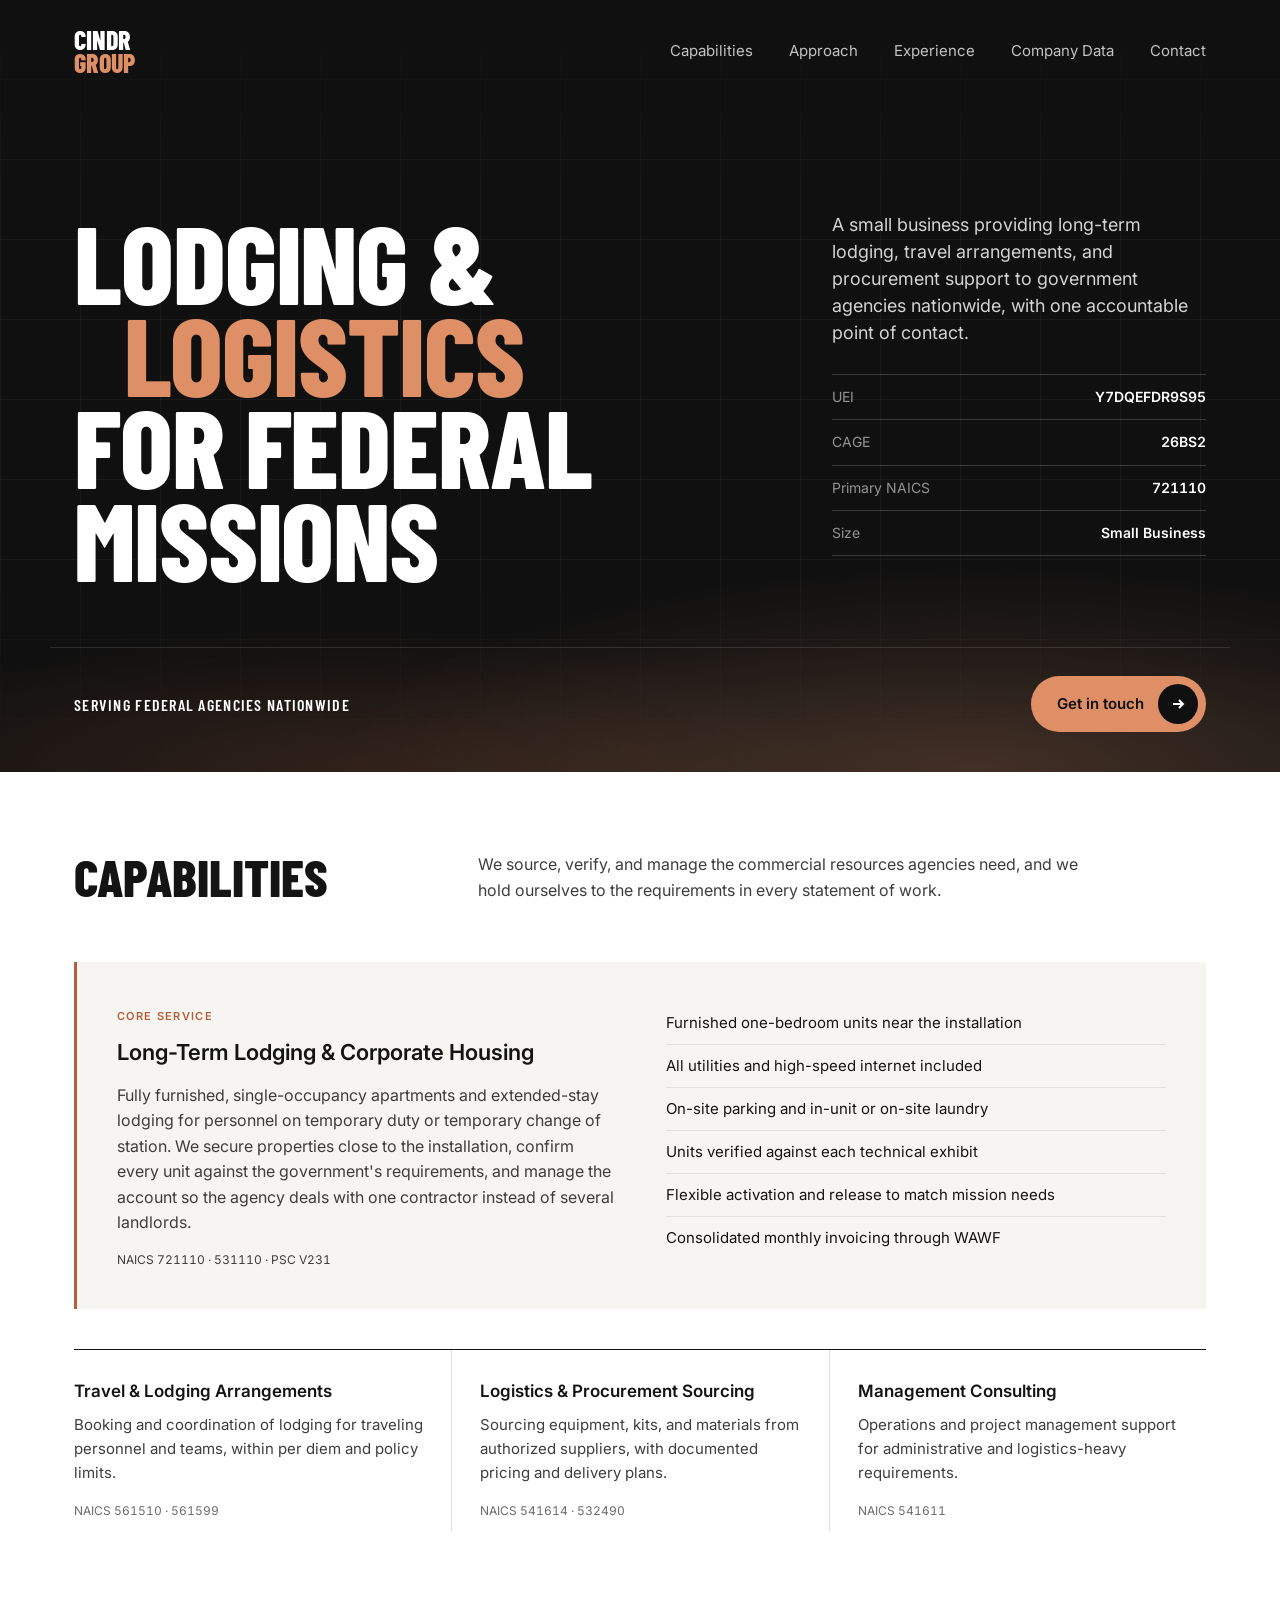
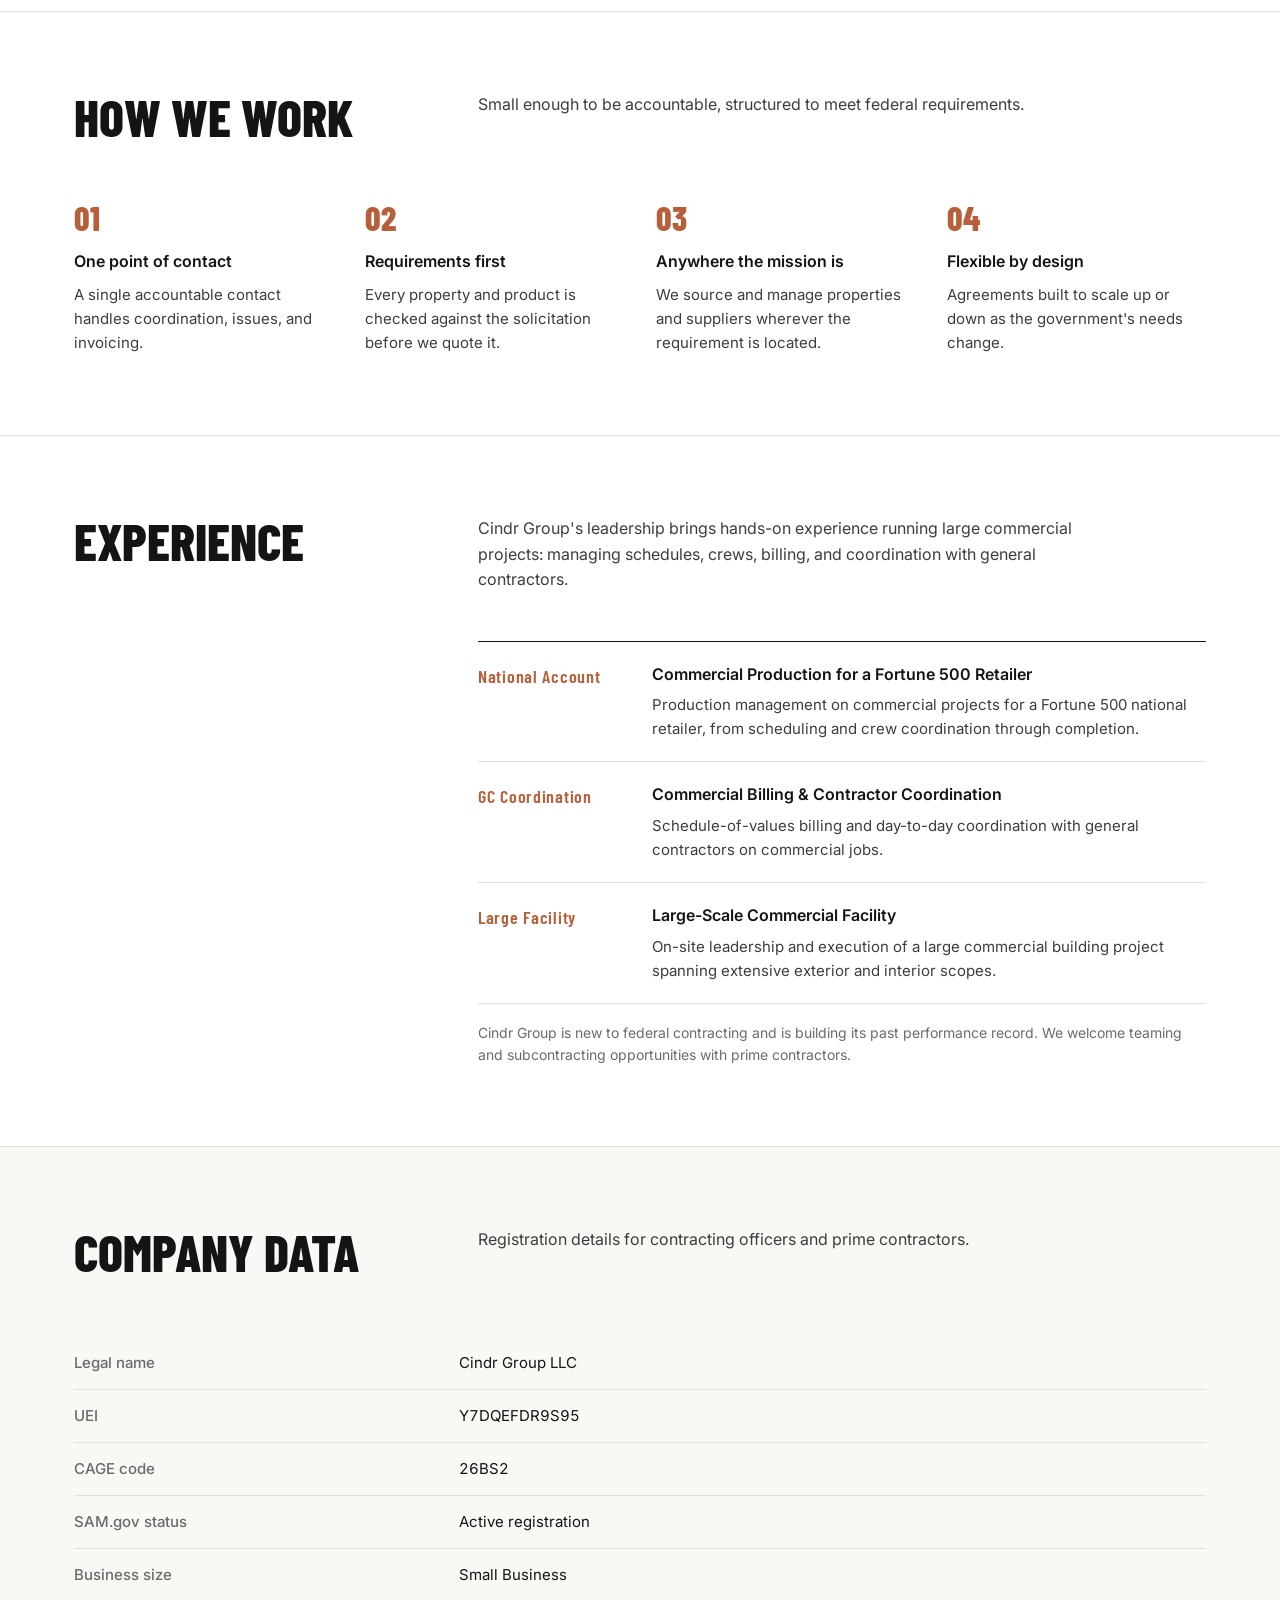
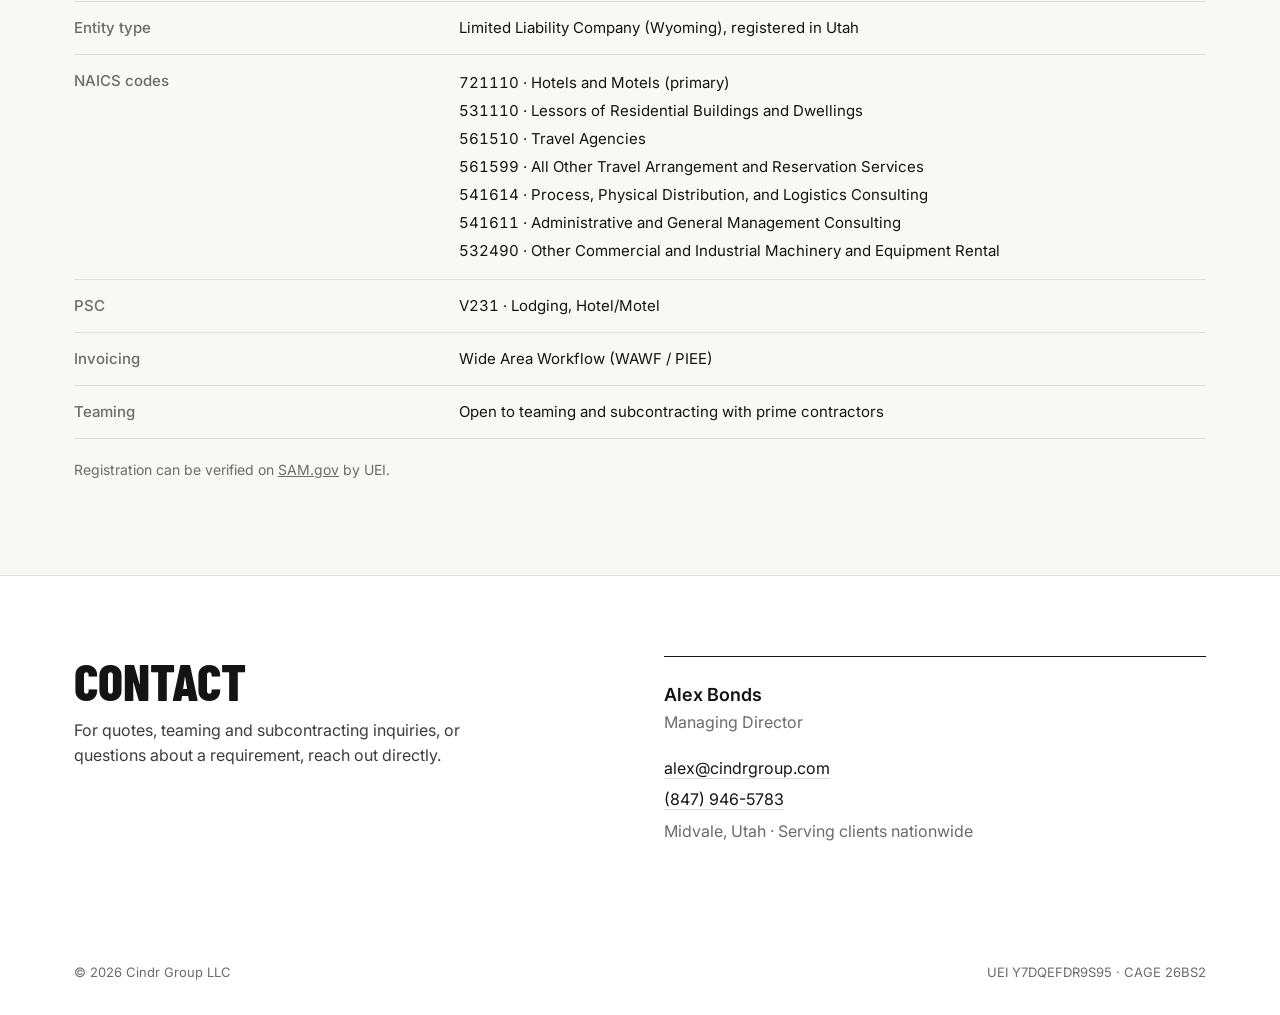
==== index.html @ 583ac2ea "Deepen ember glow in light sections Co-Authored-By: Claude Opus 5.5 <noreply@anthropic.com> Claude-S" ====
<!doctype html>
<html lang="en">
<head>
<meta charset="utf-8">
<meta name="viewport" content="width=device-width, initial-scale=1">
<title>Cindr Group LLC | Federal Lodging &amp; Logistics Support</title>
<meta name="description" content="Cindr Group LLC is a small business providing long-term lodging, travel arrangements, and procurement support to federal agencies. UEI Y7DQEFDR9S95 · CAGE 26BS2.">
<meta property="og:title" content="Cindr Group LLC">
<meta property="og:description" content="Long-term lodging, travel arrangements, and procurement support for federal missions.">
<meta property="og:type" content="website">
<meta property="og:url" content="https://cindrgroup.com">
<link rel="icon" href="favicon.svg" type="image/svg+xml">
<link rel="preconnect" href="https://fonts.googleapis.com">
<link rel="preconnect" href="https://fonts.gstatic.com" crossorigin>
<link href="https://fonts.googleapis.com/css2?family=Barlow+Condensed:wght@600;800&family=Inter:wght@400;500;600;700&family=Newsreader:opsz,wght@6..72,400;6..72,500&display=swap" rel="stylesheet">
<style>
  :root {
    --ink: #141414;
    --ink-2: #3d3d3d;
    --muted: #6b6b6b;
    --line: #e2e0dc;
    --paper: #ffffff;
    --paper-2: #f6f5f2;
    --ember: #b5603a;
    --max: 1180px;
    --ember-bright: #df8f66;
  }
  * { box-sizing: border-box; }
  html { scroll-behavior: smooth; }
  body {
    margin: 0; background: var(--paper); color: var(--ink);
    font: 16px/1.6 Inter, system-ui, -apple-system, "Segoe UI", sans-serif;
    -webkit-font-smoothing: antialiased;
  }
  a { color: inherit; }
  .wrap { max-width: var(--max); margin: 0 auto; padding-inline: 24px; }

  /* Header */
  header { border-bottom: 1px solid var(--line); position: sticky; top: 0; background: rgba(255,255,255,.94); backdrop-filter: blur(6px); z-index: 10; }
  .nav { display: flex; align-items: center; justify-content: space-between; height: 64px; gap: 16px; }
  .brand { font-weight: 700; letter-spacing: .08em; font-size: 15px; text-decoration: none; display: flex; align-items: center; gap: 10px; }
  .brand .mark { width: 10px; height: 10px; background: var(--ember); display: inline-block; }
  .nav ul { list-style: none; display: flex; gap: 28px; margin: 0; padding: 0; font-size: 14px; }
  .nav ul a { text-decoration: none; color: var(--ink-2); }
  .nav ul a:hover { color: var(--ink); }
  @media (max-width: 640px) { .nav ul { display: none; } }

  /* Hero */
  .hero { padding-block: 96px 80px; border-bottom: 1px solid var(--line); }
  .eyebrow { font-size: 12px; font-weight: 600; letter-spacing: .14em; text-transform: uppercase; color: var(--muted); margin: 0 0 20px; }
  h1 { font-family: Newsreader, Georgia, serif; font-weight: 400; font-size: clamp(38px, 6vw, 64px); line-height: 1.08; letter-spacing: -.01em; margin: 0 0 24px; max-width: 16ch; text-wrap: balance; }
  .lede { font-size: 18px; color: var(--ink-2); max-width: 58ch; margin: 0 0 36px; }
  .actions { display: flex; gap: 12px; flex-wrap: wrap; }
  .btn { display: inline-block; padding: 12px 22px; font-size: 14px; font-weight: 600; text-decoration: none; border: 1px solid var(--ink); }
  .btn.primary { background: var(--ink); color: #fff; }
  .btn.primary:hover { background: #000; }
  .btn.ghost:hover { background: var(--paper-2); }
  .ids { margin-top: 48px; display: flex; gap: 32px; flex-wrap: wrap; font-size: 13px; color: var(--muted); }
  .ids b { color: var(--ink); font-weight: 600; font-variant-numeric: tabular-nums; }


  /* ---------- Bold hero ---------- */
  .bold { background: #101010; color: #fff; position: relative; overflow: hidden; display: block; }
  .bold::before { content: ""; position: absolute; inset: 0; background:
      linear-gradient(90deg, rgba(255,255,255,.045) 1px, transparent 1px) 0 0 / 80px 80px,
      linear-gradient(0deg, rgba(255,255,255,.045) 1px, transparent 1px) 0 0 / 80px 80px;
      mask-image: linear-gradient(180deg, transparent 0%, #000 30%, #000 70%, transparent 100%); pointer-events: none; }
  .bold > * { position: relative; }
  .bold > .wrap { width: 100%; }
  .bnav { display: flex; align-items: center; justify-content: space-between; padding-block: 28px; gap: 16px; }
  .blogo { font-family: "Barlow Condensed", Impact, sans-serif; font-weight: 800; font-size: 26px; line-height: .9; text-transform: uppercase; text-decoration: none; color: #fff; }
  .blogo span { display: block; color: var(--ember-bright); }
  .bnav ul { list-style: none; display: flex; gap: 36px; margin: 0; padding: 0; font-size: 15px; }
  .bnav ul a { color: rgba(255,255,255,.75); text-decoration: none; }
  .bnav ul a:hover { color: #fff; }
  @media (max-width: 720px) { .bnav ul { display: none; } }
  .bmain { display: grid; grid-template-columns: 1.9fr 1fr; gap: 48px; align-items: end; padding-block: clamp(48px, 12vh, 160px) clamp(36px, 7vh, 80px); }
  .bh1 { font-family: "Barlow Condensed", Impact, sans-serif; font-weight: 800; text-transform: uppercase; font-size: clamp(52px, min(8.6vw, 12.5vh), 136px); line-height: .84; letter-spacing: -.01em; margin: 0; }
  .bh1 .l { display: block; overflow: hidden; }
  .bh1 .l > span { display: block; animation: rise .9s cubic-bezier(.16,1,.3,1) both; }
  .bh1 .l:nth-child(2) > span { animation-delay: .1s; color: var(--ember-bright); padding-left: .45em; }
  .bh1 .l:nth-child(3) > span { animation-delay: .2s; }
  @keyframes rise { from { transform: translateY(105%); } to { transform: none; } }
  @keyframes fade { from { opacity: 0; transform: translateY(16px); } to { opacity: 1; transform: none; } }
  .bside { animation: fade .8s .45s cubic-bezier(.16,1,.3,1) both; padding-bottom: 12px; }
  .bside p { font-size: 18px; line-height: 1.5; color: rgba(255,255,255,.82); margin: 0 0 28px; max-width: 36ch; }
  .bids { border-top: 1px solid rgba(255,255,255,.18); }
  .bids div { display: flex; justify-content: space-between; gap: 16px; padding: 11px 0; border-bottom: 1px solid rgba(255,255,255,.18); font-size: 14px; }
  .bids dt { color: rgba(255,255,255,.55); }
  .bids dd { margin: 0; font-weight: 600; font-variant-numeric: tabular-nums; }
  .bfoot { display: flex; justify-content: space-between; align-items: center; gap: 24px; padding-block: 28px 40px; border-top: 1px solid rgba(255,255,255,.12); animation: fade .8s .6s cubic-bezier(.16,1,.3,1) both; flex-wrap: wrap; }
  .bloc { font-family: "Barlow Condensed", Impact, sans-serif; font-weight: 600; text-transform: uppercase; letter-spacing: .08em; font-size: 16px; color: rgba(255,255,255,.7); }
  .bloc b { color: #fff; font-weight: 600; }
  .pill { display: inline-flex; align-items: center; gap: 14px; background: var(--ember-bright); color: #101010; text-decoration: none; font-weight: 600; font-size: 15px; padding: 8px 8px 8px 26px; border-radius: 999px; transition: transform .2s ease; }
  .pill:hover { transform: translateY(-2px); }
  .pill i { width: 40px; height: 40px; border-radius: 50%; background: #101010; display: grid; place-items: center; transition: transform .3s ease; }
  .pill:hover i { transform: rotate(-45deg); }
  .pill svg { width: 16px; height: 16px; }
  @media (max-width: 900px) { .bmain { grid-template-columns: 1fr; align-items: start; gap: 36px; } }
  @media (prefers-reduced-motion: reduce) { .bh1 .l > span, .bside, .bfoot { animation: none; } }

  .bold > .wrap { z-index: 1; }
  .bold::after { content: ""; position: absolute; left: -10%; right: -10%; bottom: -1px; height: 70%; pointer-events: none; z-index: 0;
      background:
        radial-gradient(60% 55% at 72% 100%, rgba(223,143,102,.20), rgba(223,143,102,0) 70%),
        radial-gradient(45% 40% at 30% 100%, rgba(184,90,50,.13), rgba(184,90,50,0) 70%),
        radial-gradient(90% 30% at 50% 100%, rgba(240,170,120,.07), rgba(240,170,120,0) 80%);
      animation: smolder 9s ease-in-out infinite alternate; }
  @keyframes smolder { from { opacity: .85; } to { opacity: 1; } }
  @media (prefers-reduced-motion: reduce) { .bold::after { animation: none; } }
  .data th { color: var(--muted); }
  h2 { font-family: "Barlow Condensed", Impact, sans-serif !important; font-weight: 800 !important; text-transform: uppercase; letter-spacing: 0; font-size: clamp(34px, 4.6vw, 52px) !important; line-height: .95 !important; }
  .approach .n { font-family: "Barlow Condensed", Impact, sans-serif !important; font-weight: 800; font-size: 34px !important; }


  /* Ambient ember glow behind light sections, drifts with scroll */
  .ambient { position: fixed; inset: 0; pointer-events: none; z-index: 0; opacity: 0; transition: opacity .6s ease; }
  .ambient span { position: absolute; width: 70vmax; height: 70vmax; border-radius: 50%; will-change: transform;
    background: radial-gradient(circle at center, rgba(214,120,78,.38) 0%, rgba(214,120,78,.16) 35%, rgba(214,120,78,0) 68%); }
  .ambient .g1 { left: 55%; top: 10%; }
  .ambient .g2 { left: -25%; top: 45%; width: 55vmax; height: 55vmax;
    background: radial-gradient(circle at center, rgba(184,90,50,.24) 0%, rgba(184,90,50,0) 65%); }
  main, footer { position: relative; z-index: 1; }
  .data { background: rgba(246,245,242,.72) !important; }
  @media (prefers-reduced-motion: reduce) { .ambient span { transition: none; } }

  /* Sections */
  section { padding-block: 80px; border-bottom: 1px solid var(--line); }
  h2 { font-family: Newsreader, Georgia, serif; font-weight: 400; font-size: clamp(28px, 4vw, 38px); line-height: 1.15; margin: 0 0 12px; text-wrap: balance; }
  .section-head { display: grid; grid-template-columns: 1fr 2fr; gap: 40px; margin-bottom: 48px; }
  .section-head p { margin: 0; color: var(--ink-2); max-width: 60ch; }
  @media (max-width: 760px) { .section-head { grid-template-columns: 1fr; gap: 8px; } }

  /* Capabilities */
  .featured { display: grid; grid-template-columns: 1fr 1fr; gap: 48px; padding: 40px; background: var(--paper-2); border-left: 3px solid var(--ember); margin-bottom: 40px; }
  .featured h3 { font-size: 22px; margin: 0 0 12px; font-weight: 600; }
  .featured p { margin: 0; color: var(--ink-2); }
  .featured ul { margin: 0; padding: 0; list-style: none; }
  .featured li { padding: 9px 0; border-bottom: 1px solid var(--line); font-size: 15px; }
  .featured li:last-child { border-bottom: 0; }
  .tag { display: inline-block; font-size: 11px; font-weight: 600; letter-spacing: .12em; text-transform: uppercase; color: var(--ember); margin-bottom: 10px; }
  .caps { display: grid; grid-template-columns: repeat(3, 1fr); gap: 0; border-top: 1px solid var(--ink); }
  .cap { padding: 28px 28px 8px 0; }
  .cap + .cap { padding-left: 28px; border-left: 1px solid var(--line); }
  .cap h3 { font-size: 17px; font-weight: 600; margin: 0 0 8px; }
  .cap p { margin: 0 0 12px; color: var(--ink-2); font-size: 15px; }
  .code { font-size: 12px; color: var(--muted); font-variant-numeric: tabular-nums; }
  @media (max-width: 760px) {
    .featured { grid-template-columns: 1fr; gap: 24px; padding: 28px 22px; }
    .caps { grid-template-columns: 1fr; }
    .cap, .cap + .cap { padding: 24px 0 8px; border-left: 0; border-bottom: 1px solid var(--line); }
  }

  /* Approach */
  .approach { display: grid; grid-template-columns: repeat(4, 1fr); gap: 32px; }
  .approach .n { font-family: Newsreader, Georgia, serif; font-size: 28px; color: var(--ember); line-height: 1; margin-bottom: 14px; }
  .approach h3 { font-size: 16px; font-weight: 600; margin: 0 0 8px; }
  .approach p { margin: 0; font-size: 15px; color: var(--ink-2); }
  @media (max-width: 860px) { .approach { grid-template-columns: 1fr 1fr; } }
  @media (max-width: 520px) { .approach { grid-template-columns: 1fr; } }


  /* Experience */
  .xp { display: grid; grid-template-columns: 1fr 2fr; gap: 40px; }
  .xp-list { border-top: 1px solid var(--ink); }
  .xp-item { display: grid; grid-template-columns: 150px 1fr; gap: 24px; padding: 20px 0; border-bottom: 1px solid var(--line); }
  .xp-item .yr { font-family: "Barlow Condensed", Impact, sans-serif; font-weight: 600; font-size: 18px; letter-spacing: .04em; color: var(--ember); }
  .xp-item h3 { font-size: 16px; font-weight: 600; margin: 0 0 6px; }
  .xp-item p { margin: 0; font-size: 15px; color: var(--ink-2); }
  .xp-note { font-size: 14px; color: var(--muted); margin: 18px 0 0; }
  @media (max-width: 760px) { .xp { grid-template-columns: 1fr; gap: 8px; } .xp-item { grid-template-columns: 1fr; gap: 6px; } }

  /* Company data */
  .data { background: var(--paper-2); }
  .table-wrap { overflow-x: auto; }
  table { width: 100%; border-collapse: collapse; font-size: 15px; }
  th, td { text-align: left; padding: 14px 0; border-bottom: 1px solid var(--line); vertical-align: top; }
  th { width: 34%; font-weight: 500; color: var(--muted); padding-right: 24px; }
  td { font-variant-numeric: tabular-nums; }
  td .row { display: block; padding: 2px 0; }
  .verify { margin-top: 20px; font-size: 14px; color: var(--muted); }

  /* Contact */
  .contact-grid { display: grid; grid-template-columns: 1fr 1fr; gap: 48px; align-items: start; }
  .contact-card { border-top: 1px solid var(--ink); padding-top: 24px; }
  .contact-card .who { font-weight: 600; font-size: 18px; margin: 0; }
  .contact-card .role { color: var(--muted); margin: 0 0 20px; }
  .contact-card a { text-decoration: none; border-bottom: 1px solid var(--line); }
  .contact-card a:hover { border-color: var(--ink); }
  .contact-card p { margin: 6px 0; }
  @media (max-width: 760px) { .contact-grid { grid-template-columns: 1fr; gap: 24px; } }

  footer { padding-block: 32px; font-size: 13px; color: var(--muted); }
  footer .wrap { display: flex; justify-content: space-between; gap: 16px; flex-wrap: wrap; }
</style>
</head>
<body>

<div class="bold" id="top">
  <div class="wrap bnav">
    <a class="blogo" href="#top">Cindr<span>Group</span></a>
    <ul>
      <li><a href="#capabilities">Capabilities</a></li>
      <li><a href="#approach">Approach</a></li>
      <li><a href="#experience">Experience</a></li>
      <li><a href="#company">Company Data</a></li>
      <li><a href="#contact">Contact</a></li>
    </ul>
  </div>
  <div class="wrap bmain">
    <h1 class="bh1">
      <span class="l"><span>Lodging &amp;</span></span>
      <span class="l"><span>Logistics</span></span>
      <span class="l"><span>For Federal Missions</span></span>
    </h1>
    <div class="bside">
      <p>A small business providing long-term lodging, travel arrangements, and procurement support to government agencies nationwide, with one accountable point of contact.</p>
      <dl class="bids">
        <div><dt>UEI</dt><dd>Y7DQEFDR9S95</dd></div>
        <div><dt>CAGE</dt><dd>26BS2</dd></div>
        <div><dt>Primary NAICS</dt><dd>721110</dd></div>
        <div><dt>Size</dt><dd>Small Business</dd></div>
      </dl>
    </div>
  </div>
  <div class="wrap bfoot">
    <span class="bloc"><b>Serving Federal Agencies Nationwide</b></span>
    <a class="pill" href="#contact">Get in touch <i><svg viewBox="0 0 16 16" fill="none" stroke="#fff" stroke-width="2"><path d="M3 8h10M9 4l4 4-4 4"/></svg></i></a>
  </div>
</div>

<div class="ambient" aria-hidden="true"><span class="g1"></span><span class="g2"></span></div>
<main>
  <section id="capabilities">
    <div class="wrap">
      <div class="section-head">
        <h2>Capabilities</h2>
        <p>We source, verify, and manage the commercial resources agencies need, and we hold ourselves to the requirements in every statement of work.</p>
      </div>

      <div class="featured">
        <div>
          <span class="tag">Core Service</span>
          <h3>Long-Term Lodging &amp; Corporate Housing</h3>
          <p>Fully furnished, single-occupancy apartments and extended-stay lodging for personnel on temporary duty or temporary change of station. We secure properties close to the installation, confirm every unit against the government's requirements, and manage the account so the agency deals with one contractor instead of several landlords.</p>
          <p class="code" style="margin-top:14px">NAICS 721110 · 531110 · PSC V231</p>
        </div>
        <ul>
          <li>Furnished one-bedroom units near the installation</li>
          <li>All utilities and high-speed internet included</li>
          <li>On-site parking and in-unit or on-site laundry</li>
          <li>Units verified against each technical exhibit</li>
          <li>Flexible activation and release to match mission needs</li>
          <li>Consolidated monthly invoicing through WAWF</li>
        </ul>
      </div>

      <div class="caps">
        <div class="cap">
          <h3>Travel &amp; Lodging Arrangements</h3>
          <p>Booking and coordination of lodging for traveling personnel and teams, within per diem and policy limits.</p>
          <span class="code">NAICS 561510 · 561599</span>
        </div>
        <div class="cap">
          <h3>Logistics &amp; Procurement Sourcing</h3>
          <p>Sourcing equipment, kits, and materials from authorized suppliers, with documented pricing and delivery plans.</p>
          <span class="code">NAICS 541614 · 532490</span>
        </div>
        <div class="cap">
          <h3>Management Consulting</h3>
          <p>Operations and project management support for administrative and logistics-heavy requirements.</p>
          <span class="code">NAICS 541611</span>
        </div>
      </div>
    </div>
  </section>

  <section id="approach">
    <div class="wrap">
      <div class="section-head">
        <h2>How we work</h2>
        <p>Small enough to be accountable, structured to meet federal requirements.</p>
      </div>
      <div class="approach">
        <div>
          <div class="n">01</div>
          <h3>One point of contact</h3>
          <p>A single accountable contact handles coordination, issues, and invoicing.</p>
        </div>
        <div>
          <div class="n">02</div>
          <h3>Requirements first</h3>
          <p>Every property and product is checked against the solicitation before we quote it.</p>
        </div>
        <div>
          <div class="n">03</div>
          <h3>Anywhere the mission is</h3>
          <p>We source and manage properties and suppliers wherever the requirement is located.</p>
        </div>
        <div>
          <div class="n">04</div>
          <h3>Flexible by design</h3>
          <p>Agreements built to scale up or down as the government's needs change.</p>
        </div>
      </div>
    </div>
  </section>

  <section id="experience">
    <div class="wrap">
      <div class="section-head">
        <h2>Experience</h2>
        <p>Cindr Group's leadership brings hands-on experience running large commercial projects: managing schedules, crews, billing, and coordination with general contractors.</p>
      </div>
      <div class="xp">
        <div></div>
        <div>
          <div class="xp-list">
            <div class="xp-item">
              <span class="yr">National Account</span>
              <div>
                <h3>Commercial Production for a Fortune 500 Retailer</h3>
                <p>Production management on commercial projects for a Fortune 500 national retailer, from scheduling and crew coordination through completion.</p>
              </div>
            </div>
            <div class="xp-item">
              <span class="yr">GC Coordination</span>
              <div>
                <h3>Commercial Billing &amp; Contractor Coordination</h3>
                <p>Schedule-of-values billing and day-to-day coordination with general contractors on commercial jobs.</p>
              </div>
            </div>
            <div class="xp-item">
              <span class="yr">Large Facility</span>
              <div>
                <h3>Large-Scale Commercial Facility</h3>
                <p>On-site leadership and execution of a large commercial building project spanning extensive exterior and interior scopes.</p>
              </div>
            </div>
          </div>
          <p class="xp-note">Cindr Group is new to federal contracting and is building its past performance record. We welcome teaming and subcontracting opportunities with prime contractors.</p>
        </div>
      </div>
    </div>
  </section>

  <section id="company" class="data">
    <div class="wrap">
      <div class="section-head">
        <h2>Company data</h2>
        <p>Registration details for contracting officers and prime contractors.</p>
      </div>
      <div class="table-wrap">
        <table>
          <tr><th>Legal name</th><td>Cindr Group LLC</td></tr>
          <tr><th>UEI</th><td>Y7DQEFDR9S95</td></tr>
          <tr><th>CAGE code</th><td>26BS2</td></tr>
          <tr><th>SAM.gov status</th><td>Active registration</td></tr>
          <tr><th>Business size</th><td>Small Business</td></tr>
          <tr><th>Entity type</th><td>Limited Liability Company (Wyoming), registered in Utah</td></tr>
          <tr><th>NAICS codes</th><td>
            <span class="row">721110 · Hotels and Motels (primary)</span>
            <span class="row">531110 · Lessors of Residential Buildings and Dwellings</span>
            <span class="row">561510 · Travel Agencies</span>
            <span class="row">561599 · All Other Travel Arrangement and Reservation Services</span>
            <span class="row">541614 · Process, Physical Distribution, and Logistics Consulting</span>
            <span class="row">541611 · Administrative and General Management Consulting</span>
            <span class="row">532490 · Other Commercial and Industrial Machinery and Equipment Rental</span>
          </td></tr>
          <tr><th>PSC</th><td>V231 · Lodging, Hotel/Motel</td></tr>
          <tr><th>Invoicing</th><td>Wide Area Workflow (WAWF / PIEE)</td></tr>
          <tr><th>Teaming</th><td>Open to teaming and subcontracting with prime contractors</td></tr>
        </table>
      </div>
      <p class="verify">Registration can be verified on <a href="https://sam.gov/search/?keywords=Y7DQEFDR9S95" target="_blank" rel="noopener">SAM.gov</a> by UEI.</p>
    </div>
  </section>

  <section id="contact" style="border-bottom:0">
    <div class="wrap contact-grid">
      <div>
        <h2>Contact</h2>
        <p style="color:var(--ink-2);max-width:44ch;margin:0">For quotes, teaming and subcontracting inquiries, or questions about a requirement, reach out directly.</p>
      </div>
      <div class="contact-card">
        <p class="who">Alex Bonds</p>
        <p class="role">Managing Director</p>
        <p><a href="mailto:alex@cindrgroup.com">alex@cindrgroup.com</a></p>
        <p><a href="tel:+18479465783">(847) 946-5783</a></p>
        <p style="color:var(--muted)">Midvale, Utah · Serving clients nationwide</p>
      </div>
    </div>
  </section>
</main>

<footer>
  <div class="wrap">
    <span>© 2026 Cindr Group LLC</span>
    <span>UEI Y7DQEFDR9S95 · CAGE 26BS2</span>
  </div>
</footer>


<script>
(function () {
  var amb = document.querySelector('.ambient'); if (!amb) return;
  var g1 = amb.querySelector('.g1'), g2 = amb.querySelector('.g2');
  var hero = document.querySelector('.bold');
  var still = window.matchMedia('(prefers-reduced-motion: reduce)').matches;
  var ticking = false;
  function update() {
    ticking = false;
    var y = window.scrollY, vh = window.innerHeight;
    var heroBottom = hero ? hero.offsetTop + hero.offsetHeight : 0;
    amb.style.opacity = y + vh * 0.35 > heroBottom ? '1' : '0';
    if (still) return;
    var max = Math.max(1, document.documentElement.scrollHeight - vh);
    var p = y / max;
    g1.style.transform = 'translate(' + (-28 * p) + 'vw,' + (Math.sin(p * Math.PI * 2) * 12 + 30 * p) + 'vh)';
    g2.style.transform = 'translate(' + (30 * p) + 'vw,' + (-35 * p) + 'vh)';
  }
  window.addEventListener('scroll', function () { if (!ticking) { ticking = true; requestAnimationFrame(update); } }, { passive: true });
  window.addEventListener('resize', update);
  update();
})();
</script>
</body>
</html>
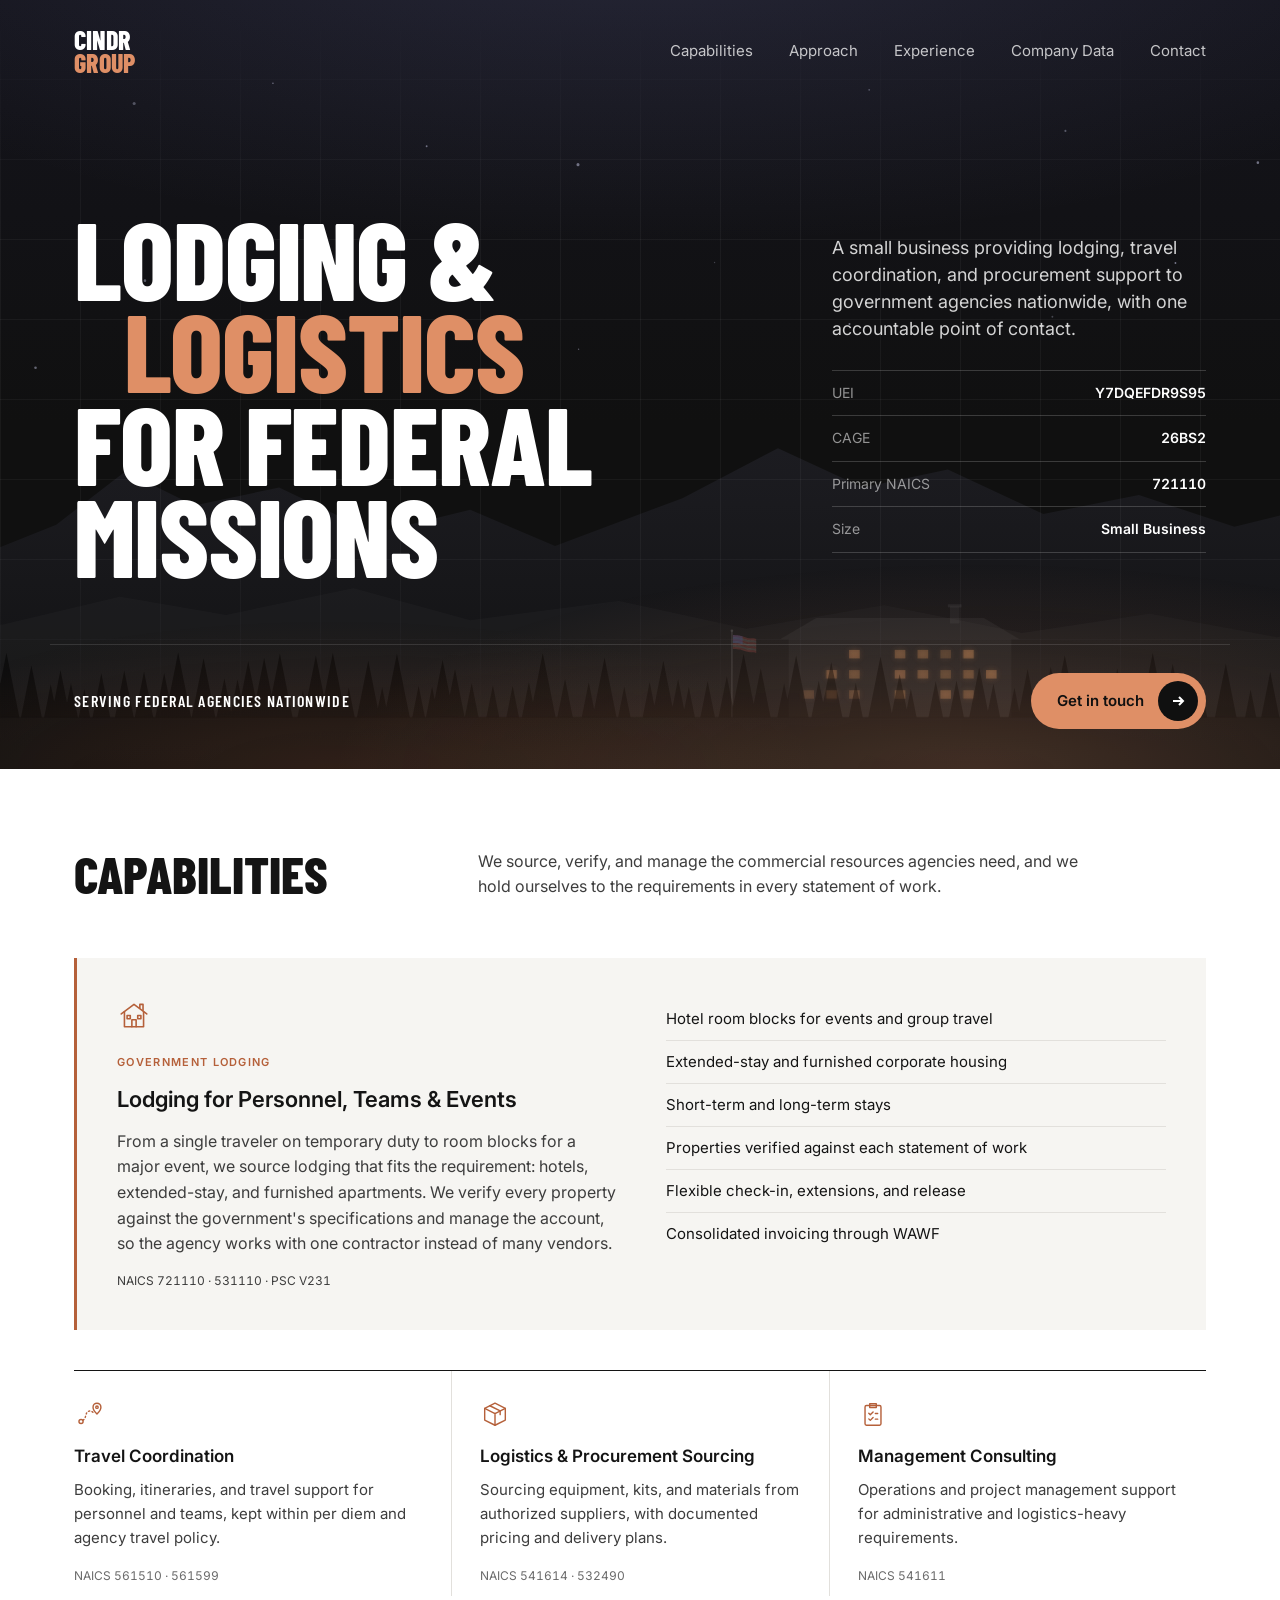
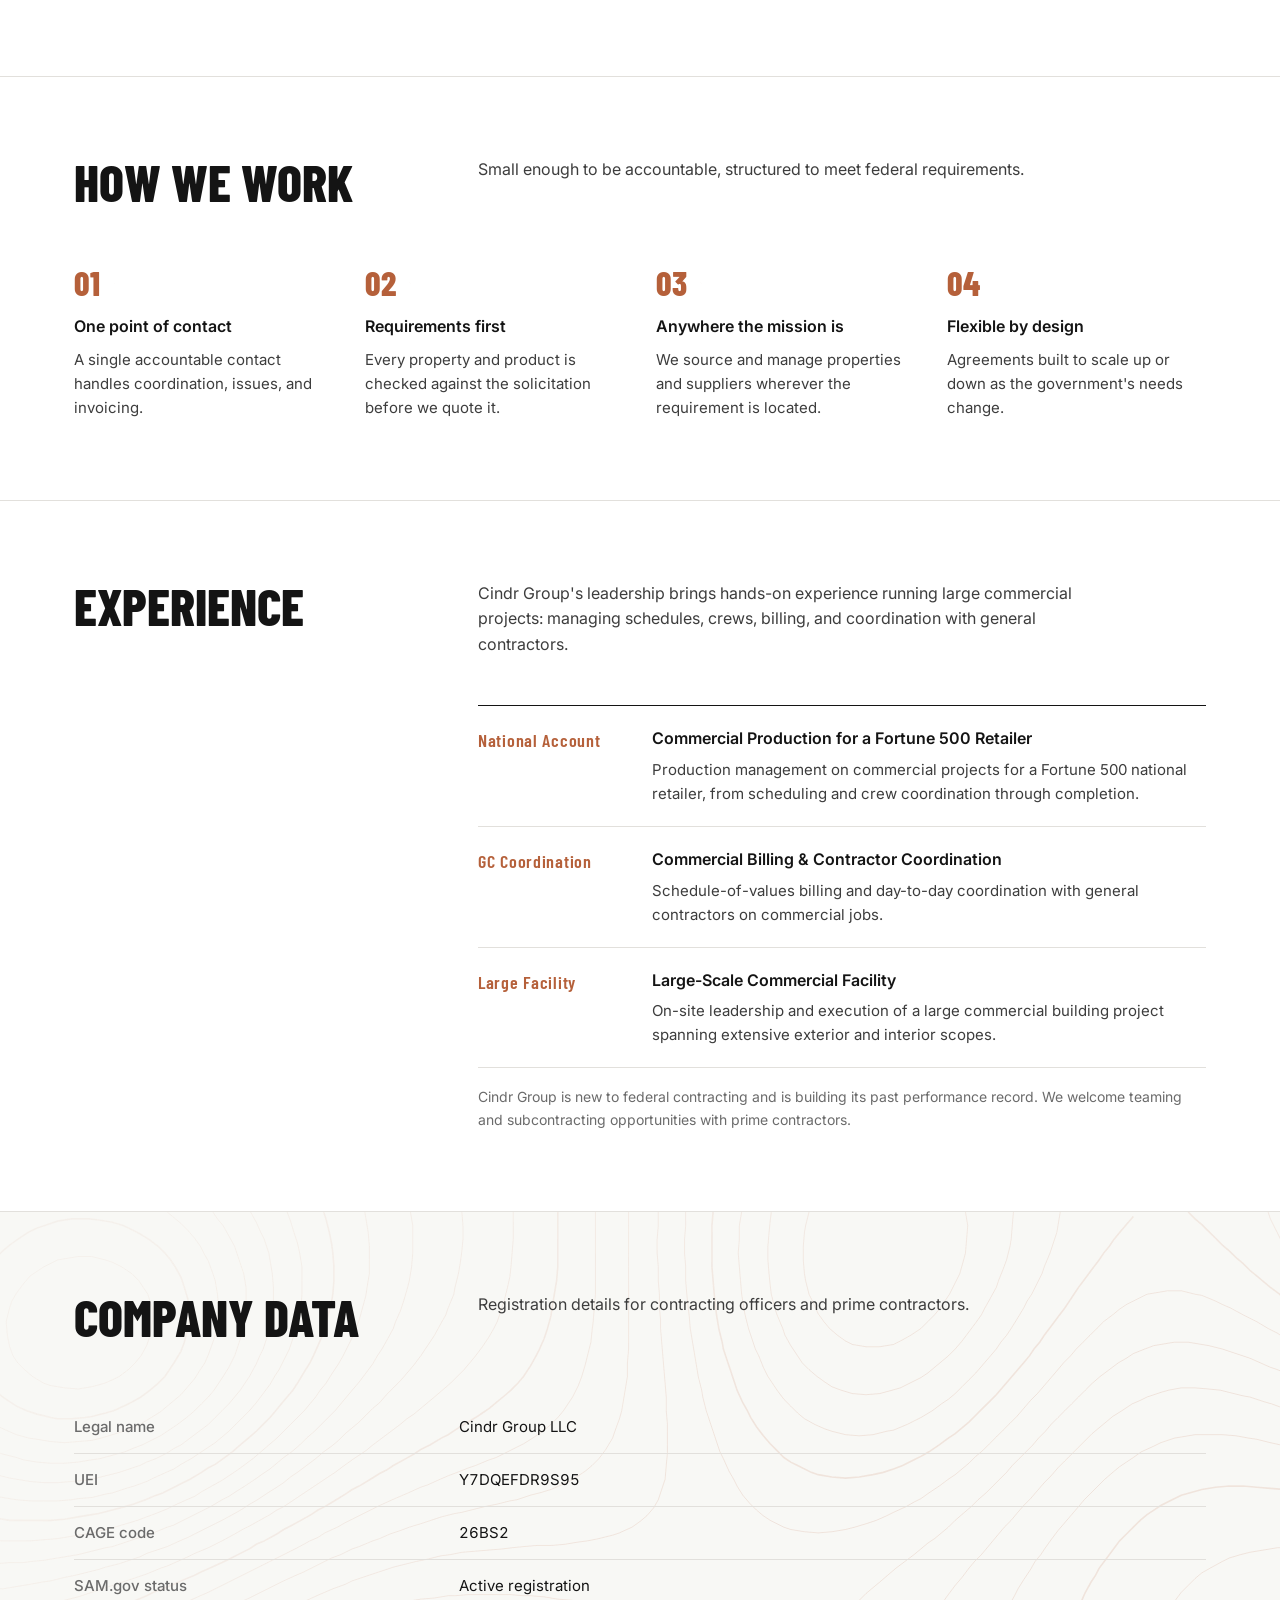
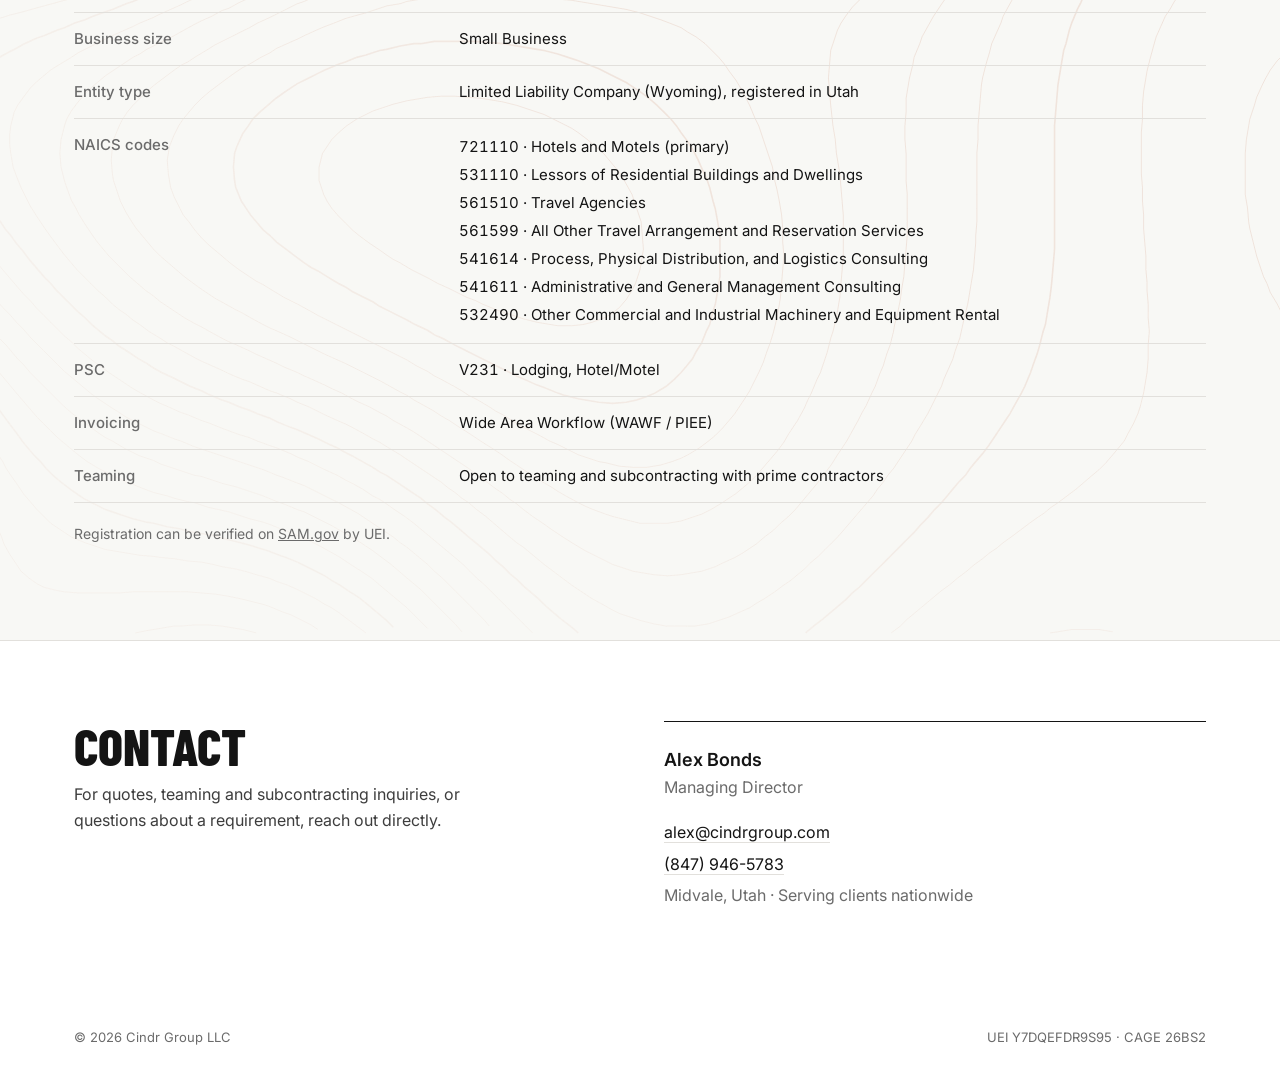
==== commit cc06e02d: "Add hero scene details, route line, topo, icons; broaden lodging copy beyond one contract Co-Authore" ====
--- a/index.html
+++ b/index.html
@@ -4,7 +4,7 @@
 <meta charset="utf-8">
 <meta name="viewport" content="width=device-width, initial-scale=1">
 <title>Cindr Group LLC | Federal Lodging &amp; Logistics Support</title>
-<meta name="description" content="Cindr Group LLC is a small business providing long-term lodging, travel arrangements, and procurement support to federal agencies. UEI Y7DQEFDR9S95 · CAGE 26BS2.">
+<meta name="description" content="Cindr Group LLC is a small business providing lodging, travel coordination, and procurement support to federal agencies. UEI Y7DQEFDR9S95 · CAGE 26BS2.">
 <meta property="og:title" content="Cindr Group LLC">
 <meta property="og:description" content="Long-term lodging, travel arrangements, and procurement support for federal missions.">
 <meta property="og:type" content="website">
@@ -61,6 +61,9 @@
 
   /* ---------- Bold hero ---------- */
   .bold { background: #101010; color: #fff; position: relative; overflow: hidden; display: block; }
+  .bold { background:
+      radial-gradient(120% 70% at 50% -10%, rgba(132,136,196,.16), rgba(132,136,196,0) 60%),
+      linear-gradient(180deg, #14141c 0%, #101010 55%) !important; }
   .bold::before { content: ""; position: absolute; inset: 0; background:
       linear-gradient(90deg, rgba(255,255,255,.045) 1px, transparent 1px) 0 0 / 80px 80px,
       linear-gradient(0deg, rgba(255,255,255,.045) 1px, transparent 1px) 0 0 / 80px 80px;
@@ -99,6 +102,8 @@
   @media (max-width: 900px) { .bmain { grid-template-columns: 1fr; align-items: start; gap: 36px; } }
   @media (prefers-reduced-motion: reduce) { .bh1 .l > span, .bside, .bfoot { animation: none; } }
 
+  .scene { position: absolute; left: 0; right: 0; bottom: 0; width: 100%; height: 58%; z-index: 0; pointer-events: none; }
+  @media (max-width: 760px) { .scene { height: 34%; } }
   .bold > .wrap { z-index: 1; }
   .bold::after { content: ""; position: absolute; left: -10%; right: -10%; bottom: -1px; height: 70%; pointer-events: none; z-index: 0;
       background:
@@ -119,10 +124,58 @@
     background: radial-gradient(circle at center, rgba(214,120,78,.38) 0%, rgba(214,120,78,.16) 35%, rgba(214,120,78,0) 68%); }
   .ambient .g1 { left: 55%; top: 10%; }
   .ambient .g2 { left: -25%; top: 45%; width: 55vmax; height: 55vmax;
-    background: radial-gradient(circle at center, rgba(184,90,50,.24) 0%, rgba(184,90,50,0) 65%); }
+    background: radial-gradient(circle at center, rgba(140,140,200,.16) 0%, rgba(140,140,200,0) 65%); }
   main, footer { position: relative; z-index: 1; }
   .data { background: rgba(246,245,242,.72) !important; }
   @media (prefers-reduced-motion: reduce) { .ambient span { transition: none; } }
+
+
+  /* ---------- Tie-ins: sky, lodge, embers, icons, route, topo ---------- */
+  .sky { position: absolute; top: 0; left: 0; width: 100%; height: 55%; z-index: 0; pointer-events: none; }
+  .sky .tw { animation: twinkle var(--tw, 5s) ease-in-out var(--twd, 0s) infinite alternate; }
+  @keyframes twinkle { from { opacity: 1; } to { opacity: .25; } }
+
+  .scene .win { opacity: 0; animation: winOn 1.1s ease-out var(--d, 0s) forwards; }
+  .scene .win-late { animation: winOn 1.1s ease-out var(--d, 0s) forwards, winLate 28s ease-in-out calc(var(--d, 0s) + 7s) infinite; }
+  @keyframes winOn { 0% { opacity: 0; } 35% { opacity: .75; } 50% { opacity: .35; } 100% { opacity: 1; } }
+  @keyframes winLate { 0%, 46% { opacity: 1; } 52%, 74% { opacity: .08; } 80%, 100% { opacity: 1; } }
+
+  .scene .ember { fill: #f2a36f; opacity: 0; transform-box: fill-box; transform-origin: center;
+    animation: emberRise var(--dur, 7s) linear var(--del, 0s) infinite; }
+  @keyframes emberRise {
+    0%   { transform: translate(0, 0) scale(1); opacity: 0; }
+    8%   { opacity: .95; }
+    45%  { transform: translate(calc(var(--dx) * .35), calc(var(--dy) * .45)) scale(.85); opacity: .7; }
+    100% { transform: translate(var(--dx), var(--dy)) scale(.35); opacity: 0; }
+  }
+
+  @media (max-width: 760px) {
+    /* phones: show the scene at a fixed scale, framed on the lodge and flag */
+    .scene { width: 891px; height: 260px; left: calc(50% - 480px); right: auto; }
+  }
+
+  .ico { width: 30px; height: 30px; color: var(--ember); display: block; margin-bottom: 14px; }
+  .featured .ico { width: 34px; height: 34px; margin-bottom: 16px; }
+
+  .approach { position: relative; }
+  .approach > div { position: relative; z-index: 1; }
+  .approach .n { display: inline-block; }
+  .route { position: absolute; left: 0; top: 0; width: 100%; height: 100%; overflow: visible; pointer-events: none; z-index: 0; }
+  .route-path { stroke: var(--ember); stroke-width: 1.6; stroke-linecap: round; stroke-dasharray: .1 7; opacity: .75; }
+  .route[hidden] { display: none; }
+  .approach.route-on .n { opacity: .3; transition: opacity .45s ease; }
+  .approach.route-on .n.reached { opacity: 1; }
+
+  .data { position: relative; overflow: hidden; }
+  .topo { position: absolute; inset: 0; width: 100%; height: 100%; color: rgba(181,96,58,.13); pointer-events: none; z-index: 0;
+    -webkit-mask-image: radial-gradient(120% 90% at 85% 40%, #000 30%, rgba(0,0,0,.35) 75%);
+            mask-image: radial-gradient(120% 90% at 85% 40%, #000 30%, rgba(0,0,0,.35) 75%); }
+  .data > .wrap { position: relative; z-index: 1; }
+
+  @media (prefers-reduced-motion: reduce) {
+    .sky .tw, .scene .win, .scene .win-late { animation: none; opacity: 1; }
+    .scene .ember { animation: none; display: none; }
+  }
 
   /* Sections */
   section { padding-block: 80px; border-bottom: 1px solid var(--line); }
@@ -197,6 +250,8 @@
 <body>
 
 <div class="bold" id="top">
+  <svg class="sky" viewBox="0 0 1440 360" preserveAspectRatio="xMidYMin slice" aria-hidden="true" focusable="false"><circle class="tw" style="--tw:3.9s;--twd:-4.4s" cx="915.2" cy="76.5" r="0.8" fill="rgba(222,224,255,0.30)"/><circle class="tw" style="--tw:5.3s;--twd:-0.2s" cx="783.5" cy="223.5" r="0.6" fill="rgba(222,224,255,0.23)"/><circle class="tw" style="--tw:4.5s;--twd:-5.2s" cx="298.4" cy="239" r="1.1" fill="rgba(222,224,255,0.36)"/><circle class="tw" style="--tw:6.9s;--twd:-2.0s" cx="1082.3" cy="111.5" r="0.9" fill="rgba(222,224,255,0.33)"/><circle cx="149.8" cy="95.1" r="0.8" fill="rgba(222,224,255,0.42)"/><circle cx="1382.4" cy="168.4" r="1.1" fill="rgba(222,224,255,0.32)"/><circle class="tw" style="--tw:3.8s;--twd:-1.4s" cx="289.2" cy="88.1" r="1.3" fill="rgba(222,224,255,0.30)"/><circle cx="538.3" cy="124.5" r="0.8" fill="rgba(222,224,255,0.45)"/><circle class="tw" style="--tw:4.6s;--twd:-4.6s" cx="667.2" cy="140.2" r="1.3" fill="rgba(222,224,255,0.45)"/><circle class="tw" style="--tw:6.7s;--twd:-3.4s" cx="98.3" cy="283.7" r="0.8" fill="rgba(222,224,255,0.35)"/><circle class="tw" style="--tw:3.7s;--twd:-0.7s" cx="526.8" cy="329.3" r="0.7" fill="rgba(222,224,255,0.39)"/><circle class="tw" style="--tw:5.6s;--twd:-2.8s" cx="898.4" cy="275.9" r="0.9" fill="rgba(222,224,255,0.42)"/><circle class="tw" style="--tw:5.1s;--twd:-5.7s" cx="1071.2" cy="269.8" r="0.8" fill="rgba(222,224,255,0.26)"/><circle cx="1246.2" cy="138.5" r="1.1" fill="rgba(222,224,255,0.47)"/><circle class="tw" style="--tw:6.8s;--twd:-5.3s" cx="1311.4" cy="308.8" r="1.1" fill="rgba(222,224,255,0.33)"/><circle class="tw" style="--tw:5.2s;--twd:-2.4s" cx="205.2" cy="313.2" r="1.1" fill="rgba(222,224,255,0.41)"/><circle cx="667.7" cy="297.4" r="0.6" fill="rgba(222,224,255,0.37)"/><circle class="tw" style="--tw:4.1s;--twd:-5.0s" cx="391.3" cy="312.6" r="0.6" fill="rgba(222,224,255,0.51)"/><circle class="tw" style="--tw:6.1s;--twd:-3.3s" cx="407.4" cy="70.9" r="0.7" fill="rgba(222,224,255,0.43)"/><circle class="tw" style="--tw:6.3s;--twd:-3.6s" cx="441.3" cy="212.5" r="0.6" fill="rgba(222,224,255,0.32)"/><circle cx="1176" cy="224" r="0.8" fill="rgba(222,224,255,0.50)"/><circle class="tw" style="--tw:4.8s;--twd:-5.9s" cx="65.8" cy="166.3" r="0.9" fill="rgba(222,224,255,0.37)"/></svg>
+  <svg class="scene" viewBox="0 0 1440 420" preserveAspectRatio="xMidYMax slice" aria-hidden="true" focusable="false"><defs><linearGradient id="fadeFar" x1="0" y1="0" x2="0" y2="1"><stop offset="0" stop-color="rgb(150,150,205)" stop-opacity=".09"/><stop offset="1" stop-color="rgb(150,150,205)" stop-opacity="0"/></linearGradient><filter id="wglow" x="-50%" y="-50%" width="200%" height="200%"><feGaussianBlur stdDeviation="3"/></filter><filter id="eglow" x="-200%" y="-200%" width="500%" height="500%"><feGaussianBlur stdDeviation="1.2"/></filter></defs><path d="M0 420 L0 255 L90 222 L170 190 L235 140 L300 172 L380 155 L470 198 L560 176 L640 210 L760 165 L850 118 L930 155 L1010 138 L1100 180 L1190 162 L1280 192 L1360 172 L1440 196 L1440 420 Z" fill="url(#fadeFar)"/><path d="M0 420 L0 300 L120 284 L230 258 L330 275 L450 250 L560 280 L700 262 L820 288 L950 266 L1080 292 L1200 274 L1320 296 L1440 284 L1440 420 Z" fill="rgba(255,255,255,.022)"/><g class="embers" filter="url(#eglow)"><circle class="ember" cx="1018.3" cy="265" r="1.2" style="--dur:8.27s;--del:-0.69s;--dx:5px;--dy:-97px"/><circle class="ember" cx="1015.9" cy="265" r="1.1" style="--dur:6.64s;--del:-1.77s;--dx:-14px;--dy:-84px"/><circle class="ember" cx="1018.1" cy="265" r="0.8" style="--dur:7.36s;--del:-7.22s;--dx:17px;--dy:-96px"/><circle class="ember" cx="1017" cy="265" r="1" style="--dur:5.56s;--del:-4.28s;--dx:-1px;--dy:-72px"/><circle class="ember" cx="1017.1" cy="265" r="1.1" style="--dur:7.27s;--del:-7.05s;--dx:9px;--dy:-106px"/><circle class="ember" cx="1016" cy="265" r="1" style="--dur:7.78s;--del:-5.14s;--dx:6px;--dy:-106px"/><circle class="ember" cx="1016.4" cy="265" r="1.1" style="--dur:5.76s;--del:-3.40s;--dx:14px;--dy:-113px"/></g><rect x="1012" y="267" width="9" height="16" fill="rgba(255,255,255,.045)"/><rect x="1010" y="265" width="13" height="3" fill="rgba(255,255,255,.06)"/><path d="M852 298 L886 278 L1044 278 L1078 298 Z" fill="rgba(255,255,255,.045)"/><rect x="860" y="298" width="210" height="74" fill="rgba(255,255,255,.03)"/><g class="wins"><rect class="win" style="--d:1.77s" x="917" y="308" width="10" height="8" fill="rgba(236,158,96,0.29)"/><rect class="win" style="--d:1.97s" x="960" y="308" width="10" height="8" fill="rgba(236,158,96,0.26)"/><rect class="win" style="--d:2.00s" x="981.5" y="308" width="10" height="8" fill="rgba(236,158,96,0.25)"/><rect class="win" style="--d:2.11s" x="1003" y="308" width="10" height="8" fill="rgba(236,158,96,0.17)"/><rect class="win" style="--d:1.79s" x="1024.5" y="308" width="10" height="8" fill="rgba(236,158,96,0.32)"/><rect class="win win-late" style="--d:1.52s" x="895.5" y="327" width="10" height="8" fill="rgba(236,158,96,0.28)"/><rect class="win win-late" style="--d:0.79s" x="917" y="327" width="10" height="8" fill="rgba(236,158,96,0.23)"/><rect class="win" style="--d:1.22s" x="960" y="327" width="10" height="8" fill="rgba(236,158,96,0.28)"/><rect class="win" style="--d:1.70s" x="981.5" y="327" width="10" height="8" fill="rgba(236,158,96,0.26)"/><rect class="win" style="--d:1.41s" x="1003" y="327" width="10" height="8" fill="rgba(236,158,96,0.20)"/><rect class="win" style="--d:1.43s" x="1024.5" y="327" width="10" height="8" fill="rgba(236,158,96,0.24)"/><rect class="win" style="--d:0.97s" x="1046" y="327" width="10" height="8" fill="rgba(236,158,96,0.31)"/><rect class="win" style="--d:0.96s" x="874" y="346" width="10" height="8" fill="rgba(236,158,96,0.16)"/><rect class="win" style="--d:0.77s" x="895.5" y="346" width="10" height="8" fill="rgba(236,158,96,0.27)"/><rect class="win" style="--d:1.11s" x="917" y="346" width="10" height="8" fill="rgba(236,158,96,0.19)"/><rect class="win" style="--d:1.15s" x="960" y="346" width="10" height="8" fill="rgba(236,158,96,0.23)"/><rect class="win" style="--d:0.53s" x="1003" y="346" width="10" height="8" fill="rgba(236,158,96,0.27)"/><rect class="win" style="--d:0.70s" x="1024.5" y="346" width="10" height="8" fill="rgba(236,158,96,0.23)"/></g><g class="wins" filter="url(#wglow)" opacity=".7"><rect class="win" style="--d:1.77s" x="917" y="308" width="10" height="8" fill="rgba(236,158,96,0.29)"/><rect class="win" style="--d:1.97s" x="960" y="308" width="10" height="8" fill="rgba(236,158,96,0.26)"/><rect class="win" style="--d:2.00s" x="981.5" y="308" width="10" height="8" fill="rgba(236,158,96,0.25)"/><rect class="win" style="--d:2.11s" x="1003" y="308" width="10" height="8" fill="rgba(236,158,96,0.17)"/><rect class="win" style="--d:1.79s" x="1024.5" y="308" width="10" height="8" fill="rgba(236,158,96,0.32)"/><rect class="win win-late" style="--d:1.52s" x="895.5" y="327" width="10" height="8" fill="rgba(236,158,96,0.28)"/><rect class="win win-late" style="--d:0.79s" x="917" y="327" width="10" height="8" fill="rgba(236,158,96,0.23)"/><rect class="win" style="--d:1.22s" x="960" y="327" width="10" height="8" fill="rgba(236,158,96,0.28)"/><rect class="win" style="--d:1.70s" x="981.5" y="327" width="10" height="8" fill="rgba(236,158,96,0.26)"/><rect class="win" style="--d:1.41s" x="1003" y="327" width="10" height="8" fill="rgba(236,158,96,0.20)"/><rect class="win" style="--d:1.43s" x="1024.5" y="327" width="10" height="8" fill="rgba(236,158,96,0.24)"/><rect class="win" style="--d:0.97s" x="1046" y="327" width="10" height="8" fill="rgba(236,158,96,0.31)"/><rect class="win" style="--d:0.96s" x="874" y="346" width="10" height="8" fill="rgba(236,158,96,0.16)"/><rect class="win" style="--d:0.77s" x="895.5" y="346" width="10" height="8" fill="rgba(236,158,96,0.27)"/><rect class="win" style="--d:1.11s" x="917" y="346" width="10" height="8" fill="rgba(236,158,96,0.19)"/><rect class="win" style="--d:1.15s" x="960" y="346" width="10" height="8" fill="rgba(236,158,96,0.23)"/><rect class="win" style="--d:0.53s" x="1003" y="346" width="10" height="8" fill="rgba(236,158,96,0.27)"/><rect class="win" style="--d:0.70s" x="1024.5" y="346" width="10" height="8" fill="rgba(236,158,96,0.23)"/></g><g class="flag"><rect x="806" y="291" width="1.2" height="81" fill="rgba(255,255,255,.12)"/><circle cx="806.6" cy="290" r="1.2" fill="rgba(255,255,255,.15)"/><path d="M807.5 294.0 L808.9 294.1 L810.2 294.3 L811.6 294.6 L813.0 294.8 L814.4 295.0 L815.8 295.1 L817.1 295.1 L818.5 295.2 L819.9 295.3 L821.2 295.6 L822.6 296.1 L824.0 296.8 L825.4 297.6 L826.8 298.3 L828.1 299.0 L829.5 299.5 L829.5 301.4 L828.1 301.0 L826.8 300.3 L825.4 299.6 L824.0 298.8 L822.6 298.1 L821.2 297.6 L819.9 297.3 L818.5 297.2 L817.1 297.1 L815.8 297.0 L814.4 296.9 L813.0 296.8 L811.6 296.5 L810.2 296.3 L808.9 296.1 L807.5 296.0 Z" fill="rgba(160,70,66,.30)"><animate attributeName="d" dur="7s" repeatCount="indefinite" values="M807.5 294.0 L808.9 294.1 L810.2 294.3 L811.6 294.6 L813.0 294.8 L814.4 295.0 L815.8 295.1 L817.1 295.1 L818.5 295.2 L819.9 295.3 L821.2 295.6 L822.6 296.1 L824.0 296.8 L825.4 297.6 L826.8 298.3 L828.1 299.0 L829.5 299.5 L829.5 301.4 L828.1 301.0 L826.8 300.3 L825.4 299.6 L824.0 298.8 L822.6 298.1 L821.2 297.6 L819.9 297.3 L818.5 297.2 L817.1 297.1 L815.8 297.0 L814.4 296.9 L813.0 296.8 L811.6 296.5 L810.2 296.3 L808.9 296.1 L807.5 296.0 Z;M807.5 294.0 L808.9 294.0 L810.2 294.1 L811.6 294.2 L813.0 294.3 L814.4 294.6 L815.8 295.0 L817.1 295.5 L818.5 296.0 L819.9 296.5 L821.2 296.8 L822.6 297.0 L824.0 297.0 L825.4 297.0 L826.8 297.0 L828.1 297.2 L829.5 297.5 L829.5 299.5 L828.1 299.1 L826.8 299.0 L825.4 299.0 L824.0 299.0 L822.6 299.0 L821.2 298.8 L819.9 298.4 L818.5 298.0 L817.1 297.5 L815.8 297.0 L814.4 296.6 L813.0 296.3 L811.6 296.2 L810.2 296.1 L808.9 296.0 L807.5 296.0 Z;M807.5 294.0 L808.9 294.1 L810.2 294.3 L811.6 294.6 L813.0 294.8 L814.4 295.0 L815.8 295.1 L817.1 295.1 L818.5 295.2 L819.9 295.3 L821.2 295.6 L822.6 296.1 L824.0 296.8 L825.4 297.6 L826.8 298.3 L828.1 299.0 L829.5 299.5 L829.5 301.4 L828.1 301.0 L826.8 300.3 L825.4 299.6 L824.0 298.8 L822.6 298.1 L821.2 297.6 L819.9 297.3 L818.5 297.2 L817.1 297.1 L815.8 297.0 L814.4 296.9 L813.0 296.8 L811.6 296.5 L810.2 296.3 L808.9 296.1 L807.5 296.0 Z" calcMode="spline" keySplines=".45 0 .55 1;.45 0 .55 1"/></path><path d="M807.5 295.9 L808.9 296.0 L810.2 296.2 L811.6 296.4 L813.0 296.6 L814.4 296.8 L815.8 296.9 L817.1 297.0 L818.5 297.0 L819.9 297.2 L821.2 297.5 L822.6 298.0 L824.0 298.7 L825.4 299.4 L826.8 300.2 L828.1 300.9 L829.5 301.3 L829.5 303.3 L828.1 302.8 L826.8 302.2 L825.4 301.4 L824.0 300.6 L822.6 300.0 L821.2 299.5 L819.9 299.2 L818.5 299.0 L817.1 299.0 L815.8 298.9 L814.4 298.8 L813.0 298.6 L811.6 298.4 L810.2 298.1 L808.9 297.9 L807.5 297.8 Z" fill="rgba(235,228,220,.14)"><animate attributeName="d" dur="7s" repeatCount="indefinite" values="M807.5 295.9 L808.9 296.0 L810.2 296.2 L811.6 296.4 L813.0 296.6 L814.4 296.8 L815.8 296.9 L817.1 297.0 L818.5 297.0 L819.9 297.2 L821.2 297.5 L822.6 298.0 L824.0 298.7 L825.4 299.4 L826.8 300.2 L828.1 300.9 L829.5 301.3 L829.5 303.3 L828.1 302.8 L826.8 302.2 L825.4 301.4 L824.0 300.6 L822.6 300.0 L821.2 299.5 L819.9 299.2 L818.5 299.0 L817.1 299.0 L815.8 298.9 L814.4 298.8 L813.0 298.6 L811.6 298.4 L810.2 298.1 L808.9 297.9 L807.5 297.8 Z;M807.5 295.9 L808.9 295.9 L810.2 295.9 L811.6 296.0 L813.0 296.2 L814.4 296.5 L815.8 296.9 L817.1 297.3 L818.5 297.9 L819.9 298.3 L821.2 298.7 L822.6 298.8 L824.0 298.9 L825.4 298.9 L826.8 298.9 L828.1 299.0 L829.5 299.4 L829.5 301.4 L828.1 301.0 L826.8 300.9 L825.4 300.8 L824.0 300.9 L822.6 300.8 L821.2 300.6 L819.9 300.3 L818.5 299.8 L817.1 299.3 L815.8 298.8 L814.4 298.4 L813.0 298.2 L811.6 298.0 L810.2 297.9 L808.9 297.9 L807.5 297.8 Z;M807.5 295.9 L808.9 296.0 L810.2 296.2 L811.6 296.4 L813.0 296.6 L814.4 296.8 L815.8 296.9 L817.1 297.0 L818.5 297.0 L819.9 297.2 L821.2 297.5 L822.6 298.0 L824.0 298.7 L825.4 299.4 L826.8 300.2 L828.1 300.9 L829.5 301.3 L829.5 303.3 L828.1 302.8 L826.8 302.2 L825.4 301.4 L824.0 300.6 L822.6 300.0 L821.2 299.5 L819.9 299.2 L818.5 299.0 L817.1 299.0 L815.8 298.9 L814.4 298.8 L813.0 298.6 L811.6 298.4 L810.2 298.1 L808.9 297.9 L807.5 297.8 Z" calcMode="spline" keySplines=".45 0 .55 1;.45 0 .55 1"/></path><path d="M807.5 297.7 L808.9 297.8 L810.2 298.0 L811.6 298.3 L813.0 298.5 L814.4 298.7 L815.8 298.8 L817.1 298.8 L818.5 298.9 L819.9 299.1 L821.2 299.4 L822.6 299.9 L824.0 300.5 L825.4 301.3 L826.8 302.1 L828.1 302.7 L829.5 303.2 L829.5 305.1 L828.1 304.7 L826.8 304.0 L825.4 303.3 L824.0 302.5 L822.6 301.8 L821.2 301.3 L819.9 301.0 L818.5 300.9 L817.1 300.8 L815.8 300.8 L814.4 300.7 L813.0 300.5 L811.6 300.2 L810.2 300.0 L808.9 299.8 L807.5 299.7 Z" fill="rgba(160,70,66,.30)"><animate attributeName="d" dur="7s" repeatCount="indefinite" values="M807.5 297.7 L808.9 297.8 L810.2 298.0 L811.6 298.3 L813.0 298.5 L814.4 298.7 L815.8 298.8 L817.1 298.8 L818.5 298.9 L819.9 299.1 L821.2 299.4 L822.6 299.9 L824.0 300.5 L825.4 301.3 L826.8 302.1 L828.1 302.7 L829.5 303.2 L829.5 305.1 L828.1 304.7 L826.8 304.0 L825.4 303.3 L824.0 302.5 L822.6 301.8 L821.2 301.3 L819.9 301.0 L818.5 300.9 L817.1 300.8 L815.8 300.8 L814.4 300.7 L813.0 300.5 L811.6 300.2 L810.2 300.0 L808.9 299.8 L807.5 299.7 Z;M807.5 297.7 L808.9 297.8 L810.2 297.8 L811.6 297.9 L813.0 298.1 L814.4 298.3 L815.8 298.7 L817.1 299.2 L818.5 299.7 L819.9 300.2 L821.2 300.5 L822.6 300.7 L824.0 300.8 L825.4 300.7 L826.8 300.7 L828.1 300.9 L829.5 301.3 L829.5 303.2 L828.1 302.9 L826.8 302.7 L825.4 302.7 L824.0 302.7 L822.6 302.7 L821.2 302.5 L819.9 302.1 L818.5 301.7 L817.1 301.2 L815.8 300.7 L814.4 300.3 L813.0 300.0 L811.6 299.9 L810.2 299.8 L808.9 299.7 L807.5 299.7 Z;M807.5 297.7 L808.9 297.8 L810.2 298.0 L811.6 298.3 L813.0 298.5 L814.4 298.7 L815.8 298.8 L817.1 298.8 L818.5 298.9 L819.9 299.1 L821.2 299.4 L822.6 299.9 L824.0 300.5 L825.4 301.3 L826.8 302.1 L828.1 302.7 L829.5 303.2 L829.5 305.1 L828.1 304.7 L826.8 304.0 L825.4 303.3 L824.0 302.5 L822.6 301.8 L821.2 301.3 L819.9 301.0 L818.5 300.9 L817.1 300.8 L815.8 300.8 L814.4 300.7 L813.0 300.5 L811.6 300.2 L810.2 300.0 L808.9 299.8 L807.5 299.7 Z" calcMode="spline" keySplines=".45 0 .55 1;.45 0 .55 1"/></path><path d="M807.5 299.6 L808.9 299.7 L810.2 299.9 L811.6 300.1 L813.0 300.4 L814.4 300.5 L815.8 300.6 L817.1 300.7 L818.5 300.8 L819.9 300.9 L821.2 301.2 L822.6 301.7 L824.0 302.4 L825.4 303.1 L826.8 303.9 L828.1 304.6 L829.5 305.0 L829.5 307.0 L828.1 306.6 L826.8 305.9 L825.4 305.1 L824.0 304.4 L822.6 303.7 L821.2 303.2 L819.9 302.9 L818.5 302.7 L817.1 302.7 L815.8 302.6 L814.4 302.5 L813.0 302.3 L811.6 302.1 L810.2 301.9 L808.9 301.6 L807.5 301.5 Z" fill="rgba(235,228,220,.14)"><animate attributeName="d" dur="7s" repeatCount="indefinite" values="M807.5 299.6 L808.9 299.7 L810.2 299.9 L811.6 300.1 L813.0 300.4 L814.4 300.5 L815.8 300.6 L817.1 300.7 L818.5 300.8 L819.9 300.9 L821.2 301.2 L822.6 301.7 L824.0 302.4 L825.4 303.1 L826.8 303.9 L828.1 304.6 L829.5 305.0 L829.5 307.0 L828.1 306.6 L826.8 305.9 L825.4 305.1 L824.0 304.4 L822.6 303.7 L821.2 303.2 L819.9 302.9 L818.5 302.7 L817.1 302.7 L815.8 302.6 L814.4 302.5 L813.0 302.3 L811.6 302.1 L810.2 301.9 L808.9 301.6 L807.5 301.5 Z;M807.5 299.6 L808.9 299.6 L810.2 299.7 L811.6 299.7 L813.0 299.9 L814.4 300.2 L815.8 300.6 L817.1 301.1 L818.5 301.6 L819.9 302.0 L821.2 302.4 L822.6 302.6 L824.0 302.6 L825.4 302.6 L826.8 302.6 L828.1 302.7 L829.5 303.1 L829.5 305.1 L828.1 304.7 L826.8 304.6 L825.4 304.6 L824.0 304.6 L822.6 304.5 L821.2 304.3 L819.9 304.0 L818.5 303.5 L817.1 303.0 L815.8 302.6 L814.4 302.2 L813.0 301.9 L811.6 301.7 L810.2 301.6 L808.9 301.6 L807.5 301.5 Z;M807.5 299.6 L808.9 299.7 L810.2 299.9 L811.6 300.1 L813.0 300.4 L814.4 300.5 L815.8 300.6 L817.1 300.7 L818.5 300.8 L819.9 300.9 L821.2 301.2 L822.6 301.7 L824.0 302.4 L825.4 303.1 L826.8 303.9 L828.1 304.6 L829.5 305.0 L829.5 307.0 L828.1 306.6 L826.8 305.9 L825.4 305.1 L824.0 304.4 L822.6 303.7 L821.2 303.2 L819.9 302.9 L818.5 302.7 L817.1 302.7 L815.8 302.6 L814.4 302.5 L813.0 302.3 L811.6 302.1 L810.2 301.9 L808.9 301.6 L807.5 301.5 Z" calcMode="spline" keySplines=".45 0 .55 1;.45 0 .55 1"/></path><path d="M807.5 301.4 L808.9 301.5 L810.2 301.7 L811.6 302.0 L813.0 302.2 L814.4 302.4 L815.8 302.5 L817.1 302.5 L818.5 302.6 L819.9 302.8 L821.2 303.1 L822.6 303.6 L824.0 304.2 L825.4 305.0 L826.8 305.8 L828.1 306.4 L829.5 306.9 L829.5 308.9 L828.1 308.4 L826.8 307.8 L825.4 307.0 L824.0 306.2 L822.6 305.5 L821.2 305.1 L819.9 304.7 L818.5 304.6 L817.1 304.5 L815.8 304.5 L814.4 304.4 L813.0 304.2 L811.6 304.0 L810.2 303.7 L808.9 303.5 L807.5 303.4 Z" fill="rgba(160,70,66,.30)"><animate attributeName="d" dur="7s" repeatCount="indefinite" values="M807.5 301.4 L808.9 301.5 L810.2 301.7 L811.6 302.0 L813.0 302.2 L814.4 302.4 L815.8 302.5 L817.1 302.5 L818.5 302.6 L819.9 302.8 L821.2 303.1 L822.6 303.6 L824.0 304.2 L825.4 305.0 L826.8 305.8 L828.1 306.4 L829.5 306.9 L829.5 308.9 L828.1 308.4 L826.8 307.8 L825.4 307.0 L824.0 306.2 L822.6 305.5 L821.2 305.1 L819.9 304.7 L818.5 304.6 L817.1 304.5 L815.8 304.5 L814.4 304.4 L813.0 304.2 L811.6 304.0 L810.2 303.7 L808.9 303.5 L807.5 303.4 Z;M807.5 301.4 L808.9 301.5 L810.2 301.5 L811.6 301.6 L813.0 301.8 L814.4 302.0 L815.8 302.4 L817.1 302.9 L818.5 303.4 L819.9 303.9 L821.2 304.2 L822.6 304.4 L824.0 304.5 L825.4 304.4 L826.8 304.4 L828.1 304.6 L829.5 305.0 L829.5 307.0 L828.1 306.6 L826.8 306.4 L825.4 306.4 L824.0 306.4 L822.6 306.4 L821.2 306.2 L819.9 305.9 L818.5 305.4 L817.1 304.9 L815.8 304.4 L814.4 304.0 L813.0 303.7 L811.6 303.6 L810.2 303.5 L808.9 303.4 L807.5 303.4 Z;M807.5 301.4 L808.9 301.5 L810.2 301.7 L811.6 302.0 L813.0 302.2 L814.4 302.4 L815.8 302.5 L817.1 302.5 L818.5 302.6 L819.9 302.8 L821.2 303.1 L822.6 303.6 L824.0 304.2 L825.4 305.0 L826.8 305.8 L828.1 306.4 L829.5 306.9 L829.5 308.9 L828.1 308.4 L826.8 307.8 L825.4 307.0 L824.0 306.2 L822.6 305.5 L821.2 305.1 L819.9 304.7 L818.5 304.6 L817.1 304.5 L815.8 304.5 L814.4 304.4 L813.0 304.2 L811.6 304.0 L810.2 303.7 L808.9 303.5 L807.5 303.4 Z" calcMode="spline" keySplines=".45 0 .55 1;.45 0 .55 1"/></path><path d="M807.5 303.3 L808.9 303.4 L810.2 303.6 L811.6 303.8 L813.0 304.1 L814.4 304.2 L815.8 304.3 L817.1 304.4 L818.5 304.5 L819.9 304.6 L821.2 304.9 L822.6 305.4 L824.0 306.1 L825.4 306.9 L826.8 307.6 L828.1 308.3 L829.5 308.7 L829.5 310.7 L828.1 310.3 L826.8 309.6 L825.4 308.8 L824.0 308.1 L822.6 307.4 L821.2 306.9 L819.9 306.6 L818.5 306.4 L817.1 306.4 L815.8 306.3 L814.4 306.2 L813.0 306.0 L811.6 305.8 L810.2 305.6 L808.9 305.4 L807.5 305.3 Z" fill="rgba(235,228,220,.14)"><animate attributeName="d" dur="7s" repeatCount="indefinite" values="M807.5 303.3 L808.9 303.4 L810.2 303.6 L811.6 303.8 L813.0 304.1 L814.4 304.2 L815.8 304.3 L817.1 304.4 L818.5 304.5 L819.9 304.6 L821.2 304.9 L822.6 305.4 L824.0 306.1 L825.4 306.9 L826.8 307.6 L828.1 308.3 L829.5 308.7 L829.5 310.7 L828.1 310.3 L826.8 309.6 L825.4 308.8 L824.0 308.1 L822.6 307.4 L821.2 306.9 L819.9 306.6 L818.5 306.4 L817.1 306.4 L815.8 306.3 L814.4 306.2 L813.0 306.0 L811.6 305.8 L810.2 305.6 L808.9 305.4 L807.5 305.3 Z;M807.5 303.3 L808.9 303.3 L810.2 303.4 L811.6 303.5 L813.0 303.6 L814.4 303.9 L815.8 304.3 L817.1 304.8 L818.5 305.3 L819.9 305.7 L821.2 306.1 L822.6 306.3 L824.0 306.3 L825.4 306.3 L826.8 306.3 L828.1 306.5 L829.5 306.8 L829.5 308.8 L828.1 308.4 L826.8 308.3 L825.4 308.3 L824.0 308.3 L822.6 308.3 L821.2 308.1 L819.9 307.7 L818.5 307.3 L817.1 306.7 L815.8 306.3 L814.4 305.9 L813.0 305.6 L811.6 305.4 L810.2 305.4 L808.9 305.3 L807.5 305.3 Z;M807.5 303.3 L808.9 303.4 L810.2 303.6 L811.6 303.8 L813.0 304.1 L814.4 304.2 L815.8 304.3 L817.1 304.4 L818.5 304.5 L819.9 304.6 L821.2 304.9 L822.6 305.4 L824.0 306.1 L825.4 306.9 L826.8 307.6 L828.1 308.3 L829.5 308.7 L829.5 310.7 L828.1 310.3 L826.8 309.6 L825.4 308.8 L824.0 308.1 L822.6 307.4 L821.2 306.9 L819.9 306.6 L818.5 306.4 L817.1 306.4 L815.8 306.3 L814.4 306.2 L813.0 306.0 L811.6 305.8 L810.2 305.6 L808.9 305.4 L807.5 305.3 Z" calcMode="spline" keySplines=".45 0 .55 1;.45 0 .55 1"/></path><path d="M807.5 305.1 L808.9 305.2 L810.2 305.4 L811.6 305.7 L813.0 305.9 L814.4 306.1 L815.8 306.2 L817.1 306.3 L818.5 306.3 L819.9 306.5 L821.2 306.8 L822.6 307.3 L824.0 307.9 L825.4 308.7 L826.8 309.5 L828.1 310.1 L829.5 310.6 L829.5 312.6 L828.1 312.1 L826.8 311.5 L825.4 310.7 L824.0 309.9 L822.6 309.3 L821.2 308.8 L819.9 308.5 L818.5 308.3 L817.1 308.2 L815.8 308.2 L814.4 308.1 L813.0 307.9 L811.6 307.7 L810.2 307.4 L808.9 307.2 L807.5 307.1 Z" fill="rgba(160,70,66,.30)"><animate attributeName="d" dur="7s" repeatCount="indefinite" values="M807.5 305.1 L808.9 305.2 L810.2 305.4 L811.6 305.7 L813.0 305.9 L814.4 306.1 L815.8 306.2 L817.1 306.3 L818.5 306.3 L819.9 306.5 L821.2 306.8 L822.6 307.3 L824.0 307.9 L825.4 308.7 L826.8 309.5 L828.1 310.1 L829.5 310.6 L829.5 312.6 L828.1 312.1 L826.8 311.5 L825.4 310.7 L824.0 309.9 L822.6 309.3 L821.2 308.8 L819.9 308.5 L818.5 308.3 L817.1 308.2 L815.8 308.2 L814.4 308.1 L813.0 307.9 L811.6 307.7 L810.2 307.4 L808.9 307.2 L807.5 307.1 Z;M807.5 305.1 L808.9 305.2 L810.2 305.2 L811.6 305.3 L813.0 305.5 L814.4 305.8 L815.8 306.1 L817.1 306.6 L818.5 307.1 L819.9 307.6 L821.2 307.9 L822.6 308.1 L824.0 308.2 L825.4 308.2 L826.8 308.2 L828.1 308.3 L829.5 308.7 L829.5 310.7 L828.1 310.3 L826.8 310.1 L825.4 310.1 L824.0 310.2 L822.6 310.1 L821.2 309.9 L819.9 309.6 L818.5 309.1 L817.1 308.6 L815.8 308.1 L814.4 307.7 L813.0 307.5 L811.6 307.3 L810.2 307.2 L808.9 307.2 L807.5 307.1 Z;M807.5 305.1 L808.9 305.2 L810.2 305.4 L811.6 305.7 L813.0 305.9 L814.4 306.1 L815.8 306.2 L817.1 306.3 L818.5 306.3 L819.9 306.5 L821.2 306.8 L822.6 307.3 L824.0 307.9 L825.4 308.7 L826.8 309.5 L828.1 310.1 L829.5 310.6 L829.5 312.6 L828.1 312.1 L826.8 311.5 L825.4 310.7 L824.0 309.9 L822.6 309.3 L821.2 308.8 L819.9 308.5 L818.5 308.3 L817.1 308.2 L815.8 308.2 L814.4 308.1 L813.0 307.9 L811.6 307.7 L810.2 307.4 L808.9 307.2 L807.5 307.1 Z" calcMode="spline" keySplines=".45 0 .55 1;.45 0 .55 1"/></path><path d="M807.5 294.0 L808.1 294.0 L808.7 294.1 L809.2 294.1 L809.8 294.2 L810.4 294.3 L811.0 294.4 L811.5 294.5 L812.1 294.6 L812.7 294.7 L813.3 294.8 L813.9 294.9 L814.4 295.0 L815.0 295.0 L815.6 295.1 L816.2 295.1 L816.7 295.1 L816.7 302.5 L816.2 302.5 L815.6 302.5 L815.0 302.4 L814.4 302.4 L813.9 302.3 L813.3 302.3 L812.7 302.2 L812.1 302.1 L811.5 302.0 L811.0 301.9 L810.4 301.8 L809.8 301.7 L809.2 301.6 L808.7 301.5 L808.1 301.5 L807.5 301.4 Z" fill="rgba(62,70,118,.46)"><animate attributeName="d" dur="7s" repeatCount="indefinite" values="M807.5 294.0 L808.1 294.0 L808.7 294.1 L809.2 294.1 L809.8 294.2 L810.4 294.3 L811.0 294.4 L811.5 294.5 L812.1 294.6 L812.7 294.7 L813.3 294.8 L813.9 294.9 L814.4 295.0 L815.0 295.0 L815.6 295.1 L816.2 295.1 L816.7 295.1 L816.7 302.5 L816.2 302.5 L815.6 302.5 L815.0 302.4 L814.4 302.4 L813.9 302.3 L813.3 302.3 L812.7 302.2 L812.1 302.1 L811.5 302.0 L811.0 301.9 L810.4 301.8 L809.8 301.7 L809.2 301.6 L808.7 301.5 L808.1 301.5 L807.5 301.4 Z;M807.5 294.0 L808.1 294.0 L808.7 294.0 L809.2 294.1 L809.8 294.1 L810.4 294.1 L811.0 294.1 L811.5 294.2 L812.1 294.2 L812.7 294.3 L813.3 294.4 L813.9 294.5 L814.4 294.6 L815.0 294.8 L815.6 295.0 L816.2 295.1 L816.7 295.3 L816.7 302.8 L816.2 302.6 L815.6 302.4 L815.0 302.2 L814.4 302.1 L813.9 301.9 L813.3 301.8 L812.7 301.7 L812.1 301.7 L811.5 301.6 L811.0 301.6 L810.4 301.5 L809.8 301.5 L809.2 301.5 L808.7 301.5 L808.1 301.4 L807.5 301.4 Z;M807.5 294.0 L808.1 294.0 L808.7 294.1 L809.2 294.1 L809.8 294.2 L810.4 294.3 L811.0 294.4 L811.5 294.5 L812.1 294.6 L812.7 294.7 L813.3 294.8 L813.9 294.9 L814.4 295.0 L815.0 295.0 L815.6 295.1 L816.2 295.1 L816.7 295.1 L816.7 302.5 L816.2 302.5 L815.6 302.5 L815.0 302.4 L814.4 302.4 L813.9 302.3 L813.3 302.3 L812.7 302.2 L812.1 302.1 L811.5 302.0 L811.0 301.9 L810.4 301.8 L809.8 301.7 L809.2 301.6 L808.7 301.5 L808.1 301.5 L807.5 301.4 Z" calcMode="spline" keySplines=".45 0 .55 1;.45 0 .55 1"/></path></g><path d="M-18.5 372 L-10 329.7 L-1.5 372 Z M-4.5 372 L7.4 312.7 L19.3 372 Z M14.5 372 L23.4 327.7 L32.2 372 Z M34.7 372 L41.2 339.4 L47.7 372 Z M48.1 372 L57.9 323.3 L67.6 372 Z M72.9 372 L78.8 342.6 L84.6 372 Z M86.5 372 L92.3 342.7 L98.2 372 Z M103.3 372 L113.5 321 L123.7 372 Z M110.8 372 L123.1 310.6 L135.4 372 Z M136.7 372 L146.6 322.5 L156.5 372 Z M158.5 372 L164.8 340.3 L171.1 372 Z M165 372 L174 327 L183 372 Z M177.3 372 L183.9 339.2 L190.5 372 Z M191.1 372 L196.5 344.9 L202 372 Z M204.1 372 L212.5 330.1 L220.9 372 Z M225.2 372 L234.1 327.3 L243.1 372 Z M243.9 372 L252.7 328 L261.5 372 Z M263.2 372 L271.7 329.5 L280.2 372 Z M272.5 372 L284.9 310.1 L297.2 372 Z M297.5 372 L308.8 315.8 L320 372 Z M320.9 372 L328.4 334.7 L335.9 372 Z M333.6 372 L340.8 335.6 L348.1 372 Z M340.2 372 L350.9 318.4 L361.6 372 Z M354.6 372 L365.9 315.5 L377.2 372 Z M368.6 372 L380.7 311.5 L392.8 372 Z M397.2 372 L402.4 346 L407.6 372 Z M402.8 372 L414.6 313.2 L426.3 372 Z M418.4 372 L430.6 310.7 L442.9 372 Z M439.8 372 L445.6 343.4 L451.3 372 Z M453.2 372 L464 318 L474.8 372 Z M471.2 372 L477.1 342.9 L482.9 372 Z M478.9 372 L491 311.3 L503.2 372 Z M505.4 372 L511.4 341.8 L517.5 372 Z M518.2 372 L524.1 342.4 L530 372 Z M523.1 372 L534 317.3 L545 372 Z M536.5 372 L545.7 325.9 L554.9 372 Z M554.8 372 L561.4 339.1 L568 372 Z M575.2 372 L581.4 341.3 L587.5 372 Z M594 372 L600 341.8 L606.1 372 Z M608.6 372 L615.3 338.3 L622.1 372 Z M616.2 372 L628.4 311 L640.6 372 Z M642 372 L649.4 335.1 L656.8 372 Z M665 372 L671.7 338.4 L678.4 372 Z M675.3 372 L686.6 315.2 L698 372 Z M699.3 372 L705.2 342.4 L711.2 372 Z M722.4 372 L729.1 338.3 L735.8 372 Z M731.2 372 L742 318.2 L752.7 372 Z M748.6 372 L755.9 335.3 L763.2 372 Z M760.1 372 L766 342.8 L771.8 372 Z M776.8 372 L783.7 337.3 L790.7 372 Z M793.9 372 L801.8 332.6 L809.6 372 Z M805.5 372 L817.6 311.5 L829.7 372 Z M824.5 372 L833.8 325.3 L843.1 372 Z M849.3 372 L855.8 339.4 L862.3 372 Z M855.4 372 L867.1 313.3 L878.9 372 Z M881.4 372 L888.4 337 L895.4 372 Z M889.7 372 L900.2 319.4 L910.8 372 Z M916.7 372 L923.3 338.9 L930 372 Z M935 372 L946.6 314.2 L958.1 372 Z M956.4 372 L964.6 330.8 L972.9 372 Z M969.7 372 L975.2 344.6 L980.7 372 Z M991.7 372 L998.6 337.4 L1005.6 372 Z M1011.2 372 L1018.2 336.7 L1025.3 372 Z M1030.1 372 L1039.6 324.5 L1049.1 372 Z M1046.5 372 L1053 339.7 L1059.4 372 Z M1067.1 372 L1072.8 343.5 L1078.5 372 Z M1076 372 L1085.2 325.9 L1094.4 372 Z M1097.4 372 L1107 323.9 L1116.6 372 Z M1108.4 372 L1120.2 313 L1132 372 Z M1126.9 372 L1132.3 345.4 L1137.6 372 Z M1136.9 372 L1145.3 330 L1153.7 372 Z M1148.7 372 L1155.2 339.7 L1161.7 372 Z M1160.4 372 L1169.7 325.4 L1179 372 Z M1172.9 372 L1180.7 333 L1188.5 372 Z M1190.8 372 L1203.1 310.7 L1215.3 372 Z M1211.7 372 L1221.9 321.1 L1232.1 372 Z M1233.5 372 L1239.7 340.9 L1245.9 372 Z M1243.9 372 L1249.2 345.4 L1254.5 372 Z M1261.6 372 L1271.9 320.8 L1282.1 372 Z M1290 372 L1295.3 345.2 L1300.7 372 Z M1305.2 372 L1313.8 328.6 L1322.5 372 Z M1326.3 372 L1333.8 334.5 L1341.3 372 Z M1352.1 372 L1357.8 343.3 L1363.5 372 Z M1364.5 372 L1375 319.5 L1385.5 372 Z M1387 372 L1397.5 319.5 L1408 372 Z M1406.1 372 L1417 317.4 L1428 372 Z M1432 372 L1439.8 333.3 L1447.5 372 Z" fill="rgba(0,0,0,.5)"/><rect x="0" y="371" width="1440" height="60" fill="rgba(10,10,10,.6)"/></svg>
   <div class="wrap bnav">
     <a class="blogo" href="#top">Cindr<span>Group</span></a>
     <ul>
@@ -214,7 +269,7 @@
       <span class="l"><span>For Federal Missions</span></span>
     </h1>
     <div class="bside">
-      <p>A small business providing long-term lodging, travel arrangements, and procurement support to government agencies nationwide, with one accountable point of contact.</p>
+      <p>A small business providing lodging, travel coordination, and procurement support to government agencies nationwide, with one accountable point of contact.</p>
       <dl class="bids">
         <div><dt>UEI</dt><dd>Y7DQEFDR9S95</dd></div>
         <div><dt>CAGE</dt><dd>26BS2</dd></div>
@@ -240,34 +295,35 @@
 
       <div class="featured">
         <div>
-          <span class="tag">Core Service</span>
-          <h3>Long-Term Lodging &amp; Corporate Housing</h3>
-          <p>Fully furnished, single-occupancy apartments and extended-stay lodging for personnel on temporary duty or temporary change of station. We secure properties close to the installation, confirm every unit against the government's requirements, and manage the account so the agency deals with one contractor instead of several landlords.</p>
+          <svg class="ico" viewBox="0 0 32 32" fill="none" stroke="currentColor" stroke-width="1.5" stroke-linecap="round" stroke-linejoin="round" aria-hidden="true" focusable="false"><path d="M4 15 16 6l12 9"/><path d="M7 13v14h18V13"/><path d="M14 27v-6.5h4V27"/><path d="M9.5 16.5h3v3h-3zM19.5 16.5h3v3h-3z"/><path d="M21.5 9.4V6h3v5.6"/></svg>
+          <span class="tag">Government Lodging</span>
+          <h3>Lodging for Personnel, Teams &amp; Events</h3>
+          <p>From a single traveler on temporary duty to room blocks for a major event, we source lodging that fits the requirement: hotels, extended-stay, and furnished apartments. We verify every property against the government's specifications and manage the account, so the agency works with one contractor instead of many vendors.</p>
           <p class="code" style="margin-top:14px">NAICS 721110 · 531110 · PSC V231</p>
         </div>
         <ul>
-          <li>Furnished one-bedroom units near the installation</li>
-          <li>All utilities and high-speed internet included</li>
-          <li>On-site parking and in-unit or on-site laundry</li>
-          <li>Units verified against each technical exhibit</li>
-          <li>Flexible activation and release to match mission needs</li>
-          <li>Consolidated monthly invoicing through WAWF</li>
+          <li>Hotel room blocks for events and group travel</li>
+          <li>Extended-stay and furnished corporate housing</li>
+          <li>Short-term and long-term stays</li>
+          <li>Properties verified against each statement of work</li>
+          <li>Flexible check-in, extensions, and release</li>
+          <li>Consolidated invoicing through WAWF</li>
         </ul>
       </div>
 
       <div class="caps">
         <div class="cap">
-          <h3>Travel &amp; Lodging Arrangements</h3>
-          <p>Booking and coordination of lodging for traveling personnel and teams, within per diem and policy limits.</p>
+          <svg class="ico" viewBox="0 0 32 32" fill="none" stroke="currentColor" stroke-width="1.5" stroke-linecap="round" stroke-linejoin="round" aria-hidden="true" focusable="false"><circle cx="7.5" cy="24" r="2.2"/><path d="M9.6 22.6c4-2.4 2-8.6 6.4-9.6 3.8-.9 4.4 2.6 6.4 2.2" stroke-dasharray="1.2 2.6"/><path d="M24.5 4.5a4.2 4.2 0 0 1 4.2 4.2c0 3.2-4.2 7.3-4.2 7.3s-4.2-4.1-4.2-7.3a4.2 4.2 0 0 1 4.2-4.2z"/><circle cx="24.5" cy="8.7" r="1.3"/></svg><h3>Travel Coordination</h3>
+          <p>Booking, itineraries, and travel support for personnel and teams, kept within per diem and agency travel policy.</p>
           <span class="code">NAICS 561510 · 561599</span>
         </div>
         <div class="cap">
-          <h3>Logistics &amp; Procurement Sourcing</h3>
+          <svg class="ico" viewBox="0 0 32 32" fill="none" stroke="currentColor" stroke-width="1.5" stroke-linecap="round" stroke-linejoin="round" aria-hidden="true" focusable="false"><path d="M16 4.5 27 10v12.5L16 28 5 22.5V10z"/><path d="M5 10l11 5.5L27 10M16 15.5V28"/><path d="M10.5 7.2l11 5.5v4"/></svg><h3>Logistics &amp; Procurement Sourcing</h3>
           <p>Sourcing equipment, kits, and materials from authorized suppliers, with documented pricing and delivery plans.</p>
           <span class="code">NAICS 541614 · 532490</span>
         </div>
         <div class="cap">
-          <h3>Management Consulting</h3>
+          <svg class="ico" viewBox="0 0 32 32" fill="none" stroke="currentColor" stroke-width="1.5" stroke-linecap="round" stroke-linejoin="round" aria-hidden="true" focusable="false"><rect x="7.5" y="7" width="17" height="21" rx="1.5"/><path d="M12.5 5h7v4h-7z"/><path d="M11.5 15.2l1.6 1.6 3-3M11.5 21.2l1.6 1.6 3-3M18.5 15.5h2.5M18.5 21.5h2.5"/></svg><h3>Management Consulting</h3>
           <p>Operations and project management support for administrative and logistics-heavy requirements.</p>
           <span class="code">NAICS 541611</span>
         </div>
@@ -282,6 +338,7 @@
         <p>Small enough to be accountable, structured to meet federal requirements.</p>
       </div>
       <div class="approach">
+        <svg class="route" aria-hidden="true" focusable="false"><defs><mask id="routeMask" maskUnits="userSpaceOnUse"></mask></defs><path class="route-path" fill="none" mask="url(#routeMask)"/></svg>
         <div>
           <div class="n">01</div>
           <h3>One point of contact</h3>
@@ -345,6 +402,7 @@
   </section>
 
   <section id="company" class="data">
+    <svg class="topo" viewBox="0 0 1440 900" preserveAspectRatio="xMidYMid slice" aria-hidden="true" focusable="false"><path d="M868 0 L865 12 L864 18 L863 30 L863 42 L864 54 L865 60 L868 72 L871 78 L876 89 L881 96 L886 102 L893 108 L900 113 L906 116 L918 118 L930 118 L942 116 L948 113 L957 108 L966 102 L972 96 L978 90 L983 84 L987 78 L991 72 L996 62 L1000 54 L1002 47 L1005 36 L1006 24 L1007 12 L1005 0 M1356 0 L1358 6 L1362 16 L1367 24 L1372 30 L1377 36 L1384 42 L1392 48 L1398 51 L1404 54 L1416 60 L1422 61 L1434 64 M835 0 L834 8 L833 18 L832 30 L832 42 L833 54 L834 64 L835 72 L838 84 L840 90 L845 102 L847 108 L852 117 L858 126 L862 132 L868 138 L875 144 L882 149 L888 153 L896 156 L906 159 L918 160 L930 159 L941 156 L948 154 L956 150 L966 145 L972 141 L978 136 L984 131 L990 126 L996 120 L1002 113 L1008 105 L1014 97 L1019 90 L1022 84 L1026 77 L1032 66 L1034 60 L1038 50 L1041 42 L1044 30 L1045 24 L1046 12 L1047 0 M1314 0 L1315 6 L1320 18 L1324 24 L1327 30 L1332 36 L1338 43 L1344 49 L1350 55 L1356 60 L1365 66 L1374 72 L1380 75 L1386 78 L1398 83 L1404 85 L1416 89 L1422 90 L1434 92 M809 0 L807 12 L807 24 L806 36 L807 48 L808 60 L809 72 L810 78 L812 90 L815 102 L817 108 L821 120 L824 126 L828 136 L832 144 L836 150 L840 156 L846 164 L852 170 L858 176 L864 181 L873 186 L882 190 L888 192 L900 195 L912 196 L924 195 L936 192 L942 191 L954 186 L960 183 L966 180 L976 174 L984 168 L990 164 L996 159 L1002 153 L1008 147 L1014 141 L1020 134 L1026 127 L1032 120 L1036 114 L1041 108 L1045 102 L1050 94 L1056 84 L1059 78 L1063 72 L1068 62 L1072 54 L1074 48 L1079 36 L1081 30 L1085 18 L1086 12 L1088 0 M1270 0 L1272 6 L1278 18 L1281 24 L1285 30 L1290 37 L1296 44 L1302 50 L1308 56 L1314 62 L1320 67 L1326 72 L1334 78 L1343 84 L1350 88 L1356 91 L1365 96 L1374 100 L1380 102 L1392 107 L1398 109 L1410 112 L1421 114 L1428 115 M534 425 L528 426 L516 428 L504 431 L498 433 L486 437 L480 440 L472 444 L463 450 L456 456 L450 462 L446 468 L442 474 L439 486 L439 498 L443 510 L446 516 L450 522 L456 529 L462 535 L468 541 L474 546 L482 552 L491 558 L498 563 L504 567 L510 570 L520 576 L528 580 L534 583 L543 588 L552 592 L558 595 L568 600 L576 603 L582 606 L594 611 L600 613 L612 617 L618 619 L630 622 L642 624 L648 625 L660 625 L670 624 L678 622 L689 618 L696 614 L702 609 L708 602 L713 594 L716 588 L720 576 L721 570 L723 558 L722 546 L721 534 L719 528 L715 516 L713 510 L708 501 L703 492 L698 486 L693 480 L688 474 L681 468 L674 462 L666 456 L660 452 L654 449 L644 444 L636 440 L630 438 L618 434 L612 432 L600 429 L588 427 L582 426 L570 425 L558 424 L546 424 L534 425 M760 0 L760 12 L759 24 L759 36 L760 48 L760 60 L761 72 L762 82 L763 90 L764 102 L766 114 L768 126 L769 132 L771 144 L774 156 L775 162 L778 174 L780 180 L784 192 L786 198 L790 210 L793 216 L798 227 L802 234 L805 240 L810 248 L816 255 L822 261 L828 266 L834 270 L846 276 L852 278 L864 280 L876 281 L888 280 L900 278 L908 276 L918 273 L927 270 L936 266 L942 263 L953 258 L960 254 L966 251 L973 246 L982 240 L990 234 L996 230 L1002 225 L1008 220 L1014 214 L1020 209 L1026 203 L1032 197 L1038 191 L1044 185 L1050 179 L1056 172 L1062 165 L1068 159 L1074 152 L1080 145 L1086 138 L1091 132 L1097 126 L1102 120 L1108 114 L1114 108 L1120 102 L1126 96 L1134 90 L1140 85 L1146 81 L1152 78 L1164 72 L1170 71 L1182 69 L1194 69 L1206 72 L1212 73 L1224 78 L1230 81 L1237 84 L1248 90 L1254 93 L1260 96 L1270 102 L1278 106 L1284 110 L1292 114 L1302 119 L1308 122 L1316 126 L1326 131 L1332 133 L1343 138 L1350 141 L1359 144 L1368 147 L1379 150 L1386 152 L1398 155 L1405 156 L1416 158 L1428 159 M558 336 L552 336 L540 338 L528 339 L516 341 L510 343 L498 345 L489 348 L480 351 L469 354 L462 356 L452 360 L444 363 L437 366 L426 371 L420 374 L411 378 L402 382 L396 386 L388 390 L378 396 L372 399 L366 403 L359 408 L351 414 L343 420 L336 426 L330 432 L325 438 L320 444 L316 450 L312 458 L308 468 L306 480 L307 492 L309 504 L312 512 L317 522 L320 528 L325 534 L330 541 L336 548 L342 554 L348 559 L354 564 L361 570 L369 576 L378 582 L384 586 L390 589 L398 594 L408 600 L414 603 L420 606 L431 612 L438 616 L444 619 L454 624 L462 628 L468 631 L478 636 L486 640 L492 643 L502 648 L510 652 L516 655 L524 660 L534 665 L540 669 L546 672 L557 678 L564 682 L570 686 L578 690 L588 696 L594 700 L600 703 L608 708 L618 714 L624 717 L630 720 L641 726 L648 729 L654 732 L666 738 L672 740 L684 744 L690 745 L702 748 L714 749 L726 749 L738 747 L748 744 L756 741 L762 738 L772 732 L780 726 L786 721 L792 715 L798 708 L803 702 L807 696 L811 690 L816 682 L821 672 L824 666 L828 657 L831 648 L834 640 L837 630 L840 618 L841 612 L843 600 L844 588 L845 576 L846 564 L845 552 L845 540 L844 528 L842 516 L840 506 L838 498 L836 486 L834 480 L830 468 L828 462 L824 450 L821 444 L816 432 L813 426 L810 420 L804 410 L798 402 L794 396 L789 390 L783 384 L777 378 L769 372 L762 368 L756 364 L746 360 L738 357 L729 354 L720 351 L708 348 L702 347 L690 345 L678 343 L672 342 L660 340 L648 339 L636 337 L624 336 L618 336 L606 335 L594 335 L582 335 L570 335 L558 336 M736 0 L736 12 L735 24 L735 36 L736 48 L736 60 L737 72 L737 84 L738 94 L738 102 L739 114 L740 126 L741 138 L742 150 L743 162 L743 174 L744 186 L744 192 L744 204 L744 211 L743 222 L742 234 L738 246 L736 252 L732 259 L726 266 L720 271 L713 276 L702 281 L696 283 L684 286 L674 288 L666 289 L654 291 L642 292 L630 292 L618 293 L608 294 L600 295 L588 296 L576 297 L564 298 L554 300 L546 301 L534 304 L524 306 L516 308 L504 311 L498 313 L486 317 L480 319 L468 323 L462 326 L451 330 L444 333 L437 336 L426 341 L420 343 L410 348 L402 352 L396 355 L385 360 L378 364 L372 367 L362 372 L354 376 L348 379 L340 384 L330 390 L324 394 L318 397 L311 402 L303 408 L295 414 L288 420 L282 426 L276 432 L271 438 L267 444 L264 450 L259 462 L258 468 L257 480 L258 492 L259 498 L263 510 L265 516 L270 526 L275 534 L279 540 L284 546 L289 552 L294 558 L300 564 L307 570 L314 576 L321 582 L329 588 L336 593 L342 597 L348 601 L357 606 L366 611 L372 614 L379 618 L390 624 L396 627 L403 630 L414 635 L420 638 L428 642 L438 647 L444 650 L453 654 L462 658 L468 661 L478 666 L486 670 L492 673 L501 678 L510 683 L516 686 L522 690 L533 696 L540 700 L546 704 L553 708 L562 714 L570 719 L576 723 L582 727 L590 732 L599 738 L606 743 L612 747 L618 751 L626 756 L635 762 L642 766 L648 770 L655 774 L666 780 L672 783 L679 786 L690 790 L696 792 L708 795 L720 798 L726 798 L738 798 L744 798 L756 796 L768 792 L774 790 L782 786 L792 780 L798 776 L804 772 L810 767 L816 762 L822 756 L828 749 L834 742 L840 735 L846 727 L850 720 L854 714 L858 708 L864 697 L867 690 L870 684 L875 672 L878 666 L882 654 L884 648 L887 636 L889 630 L892 618 L894 606 L895 600 L896 588 L897 576 L898 564 L898 552 L898 540 L898 528 L897 516 L896 504 L895 492 L894 486 L892 474 L891 462 L889 450 L888 441 L887 432 L886 420 L885 408 L886 396 L887 384 L889 378 L893 366 L896 360 L900 354 L906 346 L912 340 L918 334 L924 329 L930 324 L937 318 L944 312 L952 306 L960 300 L966 295 L972 290 L978 286 L984 281 L990 276 L996 270 L1003 264 L1010 258 L1016 252 L1023 246 L1029 240 L1035 234 L1041 228 L1046 222 L1052 216 L1058 210 L1064 204 L1069 198 L1075 192 L1080 186 L1086 180 L1092 174 L1098 168 L1104 162 L1110 156 L1116 150 L1123 144 L1131 138 L1139 132 L1146 128 L1152 124 L1162 120 L1170 117 L1182 115 L1188 114 L1200 114 L1206 115 L1218 117 L1230 120 L1236 122 L1248 126 L1254 128 L1263 132 L1272 136 L1278 138 L1290 143 L1296 146 L1306 150 L1314 153 L1322 156 L1332 160 L1339 162 L1350 166 L1358 168 L1368 171 L1380 174 L1386 175 L1398 178 L1410 179 L1416 180 L1428 182 M710 0 L710 12 L710 24 L710 36 L710 48 L710 60 L710 72 L710 84 L710 96 L710 108 L710 120 L709 132 L709 144 L708 150 L706 162 L704 174 L702 181 L698 192 L696 198 L690 208 L684 216 L678 222 L672 227 L666 231 L660 235 L649 240 L642 243 L632 246 L624 248 L612 252 L606 253 L594 256 L584 258 L576 260 L564 263 L558 264 L546 267 L537 270 L528 273 L518 276 L510 279 L501 282 L492 286 L486 288 L474 293 L468 295 L458 300 L450 303 L444 306 L432 312 L426 315 L419 318 L408 323 L402 326 L394 330 L384 335 L378 338 L369 342 L360 347 L354 349 L345 354 L336 358 L330 361 L321 366 L312 371 L306 374 L298 378 L288 383 L282 387 L276 390 L267 396 L258 402 L252 406 L246 411 L240 416 L234 422 L228 429 L222 437 L218 444 L216 450 L213 462 L212 474 L213 486 L216 498 L218 504 L222 515 L226 522 L229 528 L234 536 L240 545 L245 552 L250 558 L255 564 L261 570 L267 576 L273 582 L280 588 L287 594 L294 599 L300 604 L306 608 L312 612 L321 618 L330 623 L336 626 L343 630 L354 636 L360 639 L367 642 L378 647 L384 650 L393 654 L402 658 L408 661 L420 666 L426 669 L433 672 L444 677 L450 680 L459 684 L468 689 L474 692 L483 696 L492 701 L498 704 L504 708 L515 714 L522 718 L528 722 L534 726 L543 732 L552 738 L558 742 L564 746 L570 750 L578 756 L586 762 L594 768 L600 772 L606 777 L612 781 L618 786 L626 792 L635 798 L642 803 L648 807 L654 811 L662 816 L672 822 L678 825 L684 828 L696 834 L702 836 L714 840 L720 841 L732 843 L744 844 L756 843 L768 841 L774 840 L786 836 L792 833 L803 828 L810 824 L816 820 L822 816 L829 810 L837 804 L843 798 L850 792 L856 786 L861 780 L866 774 L871 768 L876 762 L882 754 L888 746 L893 738 L897 732 L901 726 L906 717 L911 708 L914 702 L918 695 L923 684 L926 678 L930 667 L933 660 L936 650 L939 642 L942 630 L943 624 L946 612 L948 602 L949 594 L951 582 L952 570 L953 558 L954 546 L954 534 L954 522 L954 510 L953 498 L953 486 L953 474 L952 462 L952 450 L953 438 L953 426 L954 420 L956 408 L959 396 L960 390 L965 378 L967 372 L972 363 L977 354 L981 348 L985 342 L990 335 L996 327 L1002 320 L1008 312 L1013 306 L1019 300 L1024 294 L1029 288 L1034 282 L1039 276 L1045 270 L1050 264 L1056 257 L1062 251 L1068 244 L1074 237 L1080 231 L1086 224 L1092 218 L1098 212 L1104 206 L1110 200 L1116 194 L1122 189 L1128 184 L1134 179 L1142 174 L1151 168 L1158 165 L1164 162 L1176 158 L1183 156 L1194 154 L1206 154 L1218 155 L1228 156 L1236 158 L1248 161 L1254 162 L1266 166 L1273 168 L1284 172 L1291 174 L1302 177 L1310 180 L1320 183 L1329 186 L1338 189 L1350 192 L1356 193 L1368 196 L1377 198 L1386 200 L1398 202 L1410 203 L1417 204 L1428 205 M681 0 L681 12 L681 24 L681 36 L681 48 L681 60 L681 72 L680 84 L679 96 L678 104 L677 114 L674 126 L672 134 L669 144 L666 152 L661 162 L657 168 L653 174 L648 180 L642 186 L635 192 L626 198 L618 203 L612 206 L604 210 L594 215 L588 217 L576 222 L570 224 L560 228 L552 231 L545 234 L534 239 L528 241 L517 246 L510 249 L503 252 L492 257 L486 260 L478 264 L468 269 L462 272 L455 276 L444 281 L438 285 L431 288 L420 294 L414 297 L408 300 L396 306 L390 309 L384 312 L372 318 L366 321 L360 324 L348 330 L342 333 L335 336 L324 341 L318 344 L309 348 L300 352 L294 355 L282 360 L276 363 L269 366 L258 371 L252 374 L244 378 L234 383 L228 386 L222 390 L212 396 L204 401 L198 406 L192 411 L186 417 L180 425 L175 432 L172 438 L169 450 L168 458 L168 466 L169 474 L171 486 L174 494 L178 504 L181 510 L186 520 L191 528 L195 534 L199 540 L204 547 L210 555 L216 563 L222 570 L227 576 L233 582 L239 588 L245 594 L252 600 L258 606 L264 611 L270 615 L276 620 L282 624 L290 630 L300 636 L306 640 L312 643 L321 648 L330 653 L336 656 L345 660 L354 664 L360 667 L372 672 L378 674 L387 678 L396 682 L402 684 L414 689 L420 692 L430 696 L438 700 L444 703 L455 708 L462 711 L468 714 L479 720 L486 724 L492 727 L500 732 L510 738 L516 742 L522 746 L528 750 L537 756 L546 762 L552 767 L558 771 L564 776 L570 780 L577 786 L585 792 L592 798 L599 804 L606 810 L612 815 L618 819 L624 824 L630 829 L636 834 L644 840 L652 846 L660 852 L666 856 L672 860 L678 864 L689 870 L696 874 L702 877 L714 881 L720 883 L732 886 L743 888 L750 888 L762 888 L768 888 L780 886 L792 882 L798 880 L807 876 L816 872 L822 868 L829 864 L838 858 L846 852 L852 848 L858 843 L864 838 L870 832 L876 827 L882 821 L888 815 L894 809 L900 802 L906 795 L912 788 L918 781 L924 774 L928 768 L933 762 L937 756 L942 750 L948 741 L954 732 L958 726 L961 720 L966 712 L972 702 L975 696 L978 690 L984 678 L986 672 L990 663 L994 654 L996 647 L1000 636 L1002 627 L1004 618 L1007 606 L1008 600 L1010 588 L1012 576 L1013 564 L1014 552 L1014 546 L1015 534 L1015 522 L1015 510 L1015 498 L1015 486 L1015 474 L1016 462 L1016 450 L1017 438 L1018 426 L1019 414 L1020 408 L1023 396 L1026 386 L1028 378 L1032 369 L1036 360 L1038 354 L1044 343 L1048 336 L1051 330 L1056 322 L1062 313 L1066 306 L1071 300 L1075 294 L1080 287 L1086 279 L1092 272 L1098 265 L1104 258 L1109 252 L1115 246 L1121 240 L1127 234 L1134 228 L1140 223 L1146 219 L1152 215 L1159 210 L1170 205 L1176 202 L1188 198 L1194 197 L1206 195 L1218 195 L1230 195 L1242 196 L1253 198 L1260 199 L1272 202 L1281 204 L1290 206 L1302 209 L1308 211 L1320 213 L1331 216 L1338 218 L1350 220 L1359 222 L1368 224 L1380 226 L1392 227 L1398 228 L1410 229 L1422 230 L1434 231 M609 0 L609 12 L609 24 L608 36 L607 48 L606 57 L604 66 L601 78 L599 84 L595 96 L592 102 L588 109 L582 118 L576 126 L571 132 L566 138 L560 144 L554 150 L547 156 L540 162 L534 167 L528 172 L522 177 L516 181 L510 186 L502 192 L494 198 L486 204 L480 209 L474 213 L468 217 L461 222 L453 228 L444 234 L438 238 L432 242 L426 246 L417 252 L408 258 L402 261 L396 265 L387 270 L378 275 L372 278 L365 282 L354 288 L348 291 L342 294 L330 299 L324 302 L315 306 L306 310 L300 312 L288 317 L282 319 L270 323 L264 325 L252 329 L246 331 L234 335 L228 337 L216 340 L209 342 L198 345 L187 348 L180 350 L168 353 L162 355 L150 358 L144 360 L132 364 L126 366 L114 371 L108 373 L99 378 L90 384 L84 389 L78 395 L73 402 L71 408 L68 420 L69 432 L72 444 L74 450 L78 460 L82 468 L85 474 L90 482 L96 491 L100 498 L105 504 L109 510 L114 517 L120 525 L126 532 L132 540 L137 546 L142 552 L147 558 L152 564 L157 570 L162 576 L168 583 L174 590 L180 597 L186 603 L192 610 L198 616 L204 622 L210 628 L216 634 L222 639 L228 645 L234 650 L240 655 L247 660 L255 666 L264 672 L270 676 L276 680 L283 684 L294 690 L300 693 L307 696 L318 701 L324 703 L336 708 L342 710 L352 714 L360 717 L368 720 L378 723 L385 726 L396 730 L402 732 L414 737 L420 740 L430 744 L438 748 L444 751 L455 756 L462 760 L468 763 L477 768 L486 774 L492 777 L498 781 L505 786 L514 792 L522 798 L528 803 L534 808 L540 813 L546 818 L552 823 L558 828 L565 834 L571 840 L577 846 L584 852 L590 858 L596 864 L602 870 L608 876 L614 882 L620 888 L626 894 M940 894 L948 888 L954 882 L960 877 L966 872 L972 867 L978 862 L984 857 L991 852 L998 846 L1006 840 L1013 834 L1020 829 L1026 824 L1032 820 L1038 815 L1045 810 L1053 804 L1061 798 L1068 793 L1074 789 L1080 784 L1086 780 L1094 774 L1102 768 L1109 762 L1116 756 L1122 751 L1128 745 L1134 738 L1139 732 L1144 726 L1147 720 L1152 711 L1156 702 L1158 696 L1161 684 L1163 672 L1164 666 L1165 654 L1165 642 L1166 630 L1165 618 L1165 606 L1164 594 L1164 587 L1163 576 L1163 564 L1162 552 L1161 540 L1161 528 L1160 516 L1160 504 L1159 492 L1159 480 L1159 468 L1159 456 L1160 444 L1160 432 L1161 420 L1163 408 L1164 402 L1167 390 L1170 379 L1172 372 L1176 363 L1180 354 L1184 348 L1188 341 L1194 333 L1200 327 L1206 321 L1212 316 L1219 312 L1230 306 L1236 303 L1246 300 L1254 298 L1266 296 L1278 294 L1284 294 L1296 293 L1308 293 L1320 293 L1332 294 L1341 294 L1350 294 L1362 295 L1374 295 L1386 296 L1398 297 L1410 297 L1422 297 L1434 298 M564 0 L565 12 L565 24 L564 34 L563 42 L561 54 L558 66 L557 72 L552 84 L550 90 L546 97 L540 108 L536 114 L532 120 L528 126 L522 134 L516 141 L510 148 L504 154 L498 160 L492 167 L486 172 L480 178 L474 184 L468 189 L462 194 L456 200 L450 205 L443 210 L436 216 L428 222 L420 228 L414 232 L408 237 L402 241 L394 246 L385 252 L378 256 L372 260 L365 264 L354 270 L348 273 L342 276 L330 282 L324 285 L317 288 L306 293 L300 295 L288 299 L282 302 L270 306 L264 308 L252 311 L246 313 L234 316 L226 318 L216 320 L204 323 L197 324 L186 326 L174 328 L162 330 L156 330 L144 332 L132 333 L120 334 L108 335 L100 336 L90 337 L78 338 L66 339 L54 340 L42 342 L36 343 L24 345 L13 348 L6 351 L0 354 M0 420 L6 429 L12 438 L17 444 L21 450 L26 456 L31 462 L36 468 L42 475 L48 482 L54 488 L60 495 L66 502 L72 508 L78 515 L84 522 L90 528 L95 534 L101 540 L106 546 L112 552 L117 558 L122 564 L128 570 L133 576 L138 582 L144 588 L150 595 L156 602 L162 609 L168 615 L174 622 L180 628 L186 635 L192 641 L198 647 L204 653 L210 659 L216 665 L222 670 L228 675 L234 680 L240 685 L247 690 L256 696 L264 701 L270 705 L276 708 L288 714 L294 717 L302 720 L312 724 L318 726 L330 731 L336 733 L348 737 L354 739 L366 743 L372 745 L384 749 L390 751 L402 756 L408 758 L418 762 L426 765 L432 768 L444 774 L450 777 L456 780 L467 786 L474 790 L480 794 L486 798 L495 804 L504 810 L510 815 L516 819 L522 824 L528 829 L534 834 L540 840 L547 846 L553 852 L559 858 L565 864 L571 870 L577 876 L583 882 L588 888 M1434 675 L1422 676 L1410 676 L1398 676 L1386 675 L1374 673 L1368 672 L1356 669 L1348 666 L1338 662 L1332 659 L1323 654 L1314 648 L1308 643 L1302 638 L1296 631 L1290 624 L1285 618 L1281 612 L1278 606 L1272 596 L1269 588 L1266 582 L1262 570 L1260 564 L1257 552 L1254 540 L1253 534 L1252 522 L1250 510 L1250 498 L1250 486 L1250 474 L1251 462 L1253 450 L1254 444 L1258 432 L1260 425 L1265 414 L1268 408 L1272 401 L1278 393 L1284 387 L1290 382 L1296 377 L1305 372 L1314 367 L1320 365 L1332 361 L1338 359 L1350 357 L1362 355 L1368 354 L1380 352 L1392 351 L1404 351 L1416 350 L1428 350 M1079 894 L1086 893 L1098 891 L1110 891 L1122 891 L1134 893 M519 0 L521 12 L521 24 L521 36 L520 48 L518 60 L516 68 L513 78 L510 87 L506 96 L504 102 L498 113 L494 120 L490 126 L486 133 L480 141 L474 149 L468 156 L463 162 L458 168 L453 174 L447 180 L441 186 L435 192 L428 198 L422 204 L415 210 L408 215 L402 220 L396 225 L390 229 L383 234 L374 240 L366 245 L360 249 L354 252 L344 258 L336 262 L330 265 L320 270 L312 274 L306 276 L294 281 L288 283 L276 287 L270 289 L258 293 L252 294 L240 297 L228 300 L222 301 L210 303 L198 305 L187 306 L180 307 L168 307 L156 308 L144 308 L132 308 L120 307 L108 306 L102 306 L90 304 L78 302 L66 300 L60 299 L48 295 L42 294 L30 290 L24 287 L12 282 L6 279 L0 276 M0 481 L7 486 L14 492 L22 498 L29 504 L36 510 L42 515 L48 520 L54 526 L60 531 L66 537 L72 543 L78 548 L84 554 L90 560 L96 566 L102 573 L108 579 L114 585 L120 592 L126 598 L132 605 L138 612 L144 618 L149 624 L154 630 L159 636 L165 642 L170 648 L175 654 L181 660 L186 666 L192 672 L198 678 L204 684 L210 690 L216 696 L223 702 L231 708 L239 714 L246 719 L252 723 L258 726 L268 732 L276 736 L282 739 L294 743 L300 746 L312 750 L318 752 L330 756 L336 757 L348 761 L354 763 L366 766 L372 768 L384 772 L390 774 L402 779 L408 781 L420 786 L426 788 L434 792 L444 797 L450 800 L457 804 L467 810 L474 814 L480 818 L486 822 L494 828 L502 834 L509 840 L516 846 L522 851 L528 856 L534 862 L540 868 L546 874 L552 880 L558 886 L564 893 M479 0 L480 6 L482 18 L483 30 L483 42 L483 54 L481 66 L480 73 L477 84 L474 95 L471 102 L468 110 L463 120 L460 126 L456 133 L450 142 L445 150 L440 156 L436 162 L431 168 L426 174 L420 180 L414 186 L408 192 L402 198 L395 204 L388 210 L381 216 L373 222 L366 227 L360 231 L354 235 L345 240 L336 245 L330 249 L323 252 L312 257 L306 260 L296 264 L288 267 L280 270 L270 273 L260 276 L252 278 L240 281 L234 282 L222 284 L210 286 L198 287 L186 288 L177 288 L168 288 L162 288 L150 287 L138 286 L126 284 L114 282 L108 281 L96 278 L90 276 L78 272 L72 270 L60 264 L54 261 L48 258 L38 252 L30 246 L24 241 L18 236 L12 230 L6 224 L0 217 M0 514 L6 518 L12 522 L20 528 L28 534 L36 540 L42 545 L48 550 L54 555 L60 560 L66 565 L72 571 L78 576 L84 582 L90 588 L96 594 L102 600 L108 607 L114 613 L120 620 L126 627 L132 634 L138 641 L144 648 L149 654 L154 660 L159 666 L164 672 L169 678 L174 684 L180 691 L186 698 L192 705 L198 711 L204 717 L210 723 L216 728 L222 733 L228 738 L236 744 L246 750 L252 753 L258 756 L270 762 L276 764 L286 768 L294 771 L306 774 L312 776 L324 779 L330 780 L342 784 L351 786 L360 788 L372 792 L378 794 L390 797 L396 799 L408 804 L414 806 L423 810 L432 814 L438 817 L447 822 L456 827 L462 831 L468 835 L476 840 L485 846 L492 852 L498 857 L504 862 L510 867 L516 872 L522 878 L528 884 L534 890 M411 0 L414 8 L417 18 L420 27 L422 36 L424 48 L424 60 L424 72 L423 84 L420 96 L419 102 L415 114 L413 120 L408 130 L404 138 L400 144 L396 151 L390 159 L384 167 L378 174 L372 180 L366 186 L360 192 L354 197 L348 202 L342 206 L336 210 L327 216 L318 221 L312 225 L305 228 L294 233 L288 236 L277 240 L270 242 L258 246 L252 247 L240 250 L228 251 L222 252 L210 253 L198 253 L186 253 L174 252 L168 251 L156 249 L144 247 L138 245 L126 241 L120 239 L110 234 L102 230 L96 226 L90 222 L82 216 L75 210 L68 204 L63 198 L58 192 L54 186 L48 177 L43 168 L40 162 L36 152 L33 144 L30 132 L29 126 L27 114 L26 102 L26 90 L27 78 L28 66 L30 57 L32 48 L35 36 L37 30 L41 18 L44 12 L48 3 M0 564 L9 570 L18 576 L24 580 L30 584 L36 589 L42 594 L49 600 L56 606 L63 612 L69 618 L75 624 L80 630 L86 636 L91 642 L96 648 L102 655 L108 663 L114 671 L119 678 L123 684 L127 690 L132 697 L138 706 L143 714 L147 720 L150 726 L156 735 L162 744 L165 750 L169 756 L174 763 L180 772 L186 779 L192 786 L198 792 L204 798 L210 802 L216 806 L222 810 L234 815 L240 817 L252 821 L258 822 L270 824 L282 826 L294 827 L301 828 L312 829 L324 831 L336 832 L346 834 L354 836 L366 838 L374 840 L384 843 L395 846 L402 849 L411 852 L420 856 L426 859 L436 864 L444 869 L450 872 L456 876 L464 882 L472 888 L480 894 M379 0 L384 9 L388 18 L391 24 L395 36 L396 42 L398 54 L399 66 L399 78 L398 90 L396 101 L394 108 L390 120 L387 126 L384 133 L378 144 L374 150 L370 156 L365 162 L360 168 L354 174 L348 180 L342 186 L334 192 L326 198 L318 204 L312 207 L306 211 L296 216 L288 219 L282 222 L270 226 L264 228 L252 231 L240 234 L234 235 L222 236 L210 237 L198 237 L186 236 L174 234 L168 233 L156 230 L149 228 L138 224 L132 221 L122 216 L114 211 L108 207 L102 203 L96 197 L90 192 L84 185 L78 177 L72 168 L69 162 L66 156 L61 144 L59 138 L56 126 L54 114 L54 108 L53 96 L54 84 L54 78 L56 66 L59 54 L61 48 L65 36 L67 30 L72 20 L76 12 L79 6 M0 586 L6 590 L12 594 L21 600 L29 606 L36 612 L42 617 L48 623 L54 628 L60 634 L66 641 L72 647 L78 654 L83 660 L87 666 L92 672 L96 678 L102 687 L108 696 L111 702 L115 708 L120 718 L124 726 L127 732 L132 742 L136 750 L138 756 L143 768 L146 774 L150 784 L153 792 L156 799 L161 810 L163 816 L168 825 L174 834 L178 840 L185 846 L192 851 L198 854 L210 857 L216 858 L228 859 L240 859 L252 859 L264 859 L276 858 L282 858 L294 858 L306 858 L318 858 L324 858 L336 859 L348 860 L360 862 L370 864 L378 866 L390 869 L396 871 L408 876 L414 878 L422 882 L432 887 L438 891 M346 0 L350 6 L355 12 L360 21 L365 30 L367 36 L371 48 L373 54 L375 66 L375 78 L375 90 L373 102 L371 108 L367 120 L365 126 L360 136 L355 144 L351 150 L347 156 L342 162 L336 168 L330 174 L323 180 L315 186 L306 192 L300 196 L294 199 L284 204 L276 207 L269 210 L258 213 L247 216 L240 217 L228 219 L216 220 L204 220 L192 219 L180 217 L174 215 L162 212 L156 210 L144 204 L138 201 L132 197 L124 192 L117 186 L111 180 L106 174 L101 168 L96 161 L90 150 L88 144 L84 133 L82 126 L80 114 L79 102 L79 90 L81 78 L83 66 L85 60 L89 48 L91 42 L96 32 L100 24 L104 18 L108 12 L114 5 M0 608 L7 612 L15 618 L23 624 L30 630 L36 636 L42 641 L48 647 L54 654 L59 660 L64 666 L69 672 L73 678 L78 685 L84 695 L88 702 L91 708 L96 717 L100 726 L102 732 L107 744 L109 750 L112 762 L114 769 L116 780 L118 792 L119 804 L118 816 L117 828 L114 840 L112 846 L108 854 L102 863 L96 869 L90 874 L84 879 L78 882 L67 888 L60 891 L51 894 M278 894 L288 892 L300 890 L312 888 L318 888 L330 887 L342 887 L354 888 L360 889 L372 891 L384 894 M306 0 L312 5 L318 10 L324 16 L330 23 L335 30 L338 36 L342 43 L346 54 L348 60 L350 72 L351 84 L350 96 L348 108 L346 114 L342 125 L339 132 L335 138 L330 146 L324 153 L318 160 L312 165 L306 170 L300 175 L292 180 L282 186 L276 189 L268 192 L258 195 L248 198 L240 200 L228 201 L216 202 L204 201 L192 199 L185 198 L174 195 L167 192 L156 187 L150 183 L144 179 L138 174 L132 168 L126 161 L120 153 L115 144 L112 138 L108 126 L107 120 L105 108 L105 96 L106 84 L108 73 L110 66 L114 55 L117 48 L121 42 L126 34 L132 25 L138 19 L144 12 L150 7 L156 2 M0 630 L6 634 L12 639 L18 644 L24 649 L30 655 L36 662 L42 669 L48 676 L54 684 L58 690 L61 696 L66 704 L71 714 L74 720 L78 732 L80 738 L83 750 L84 756 L86 768 L87 780 L86 792 L84 804 L82 810 L78 821 L74 828 L70 834 L66 840 L60 846 L53 852 L45 858 L36 863 L30 866 L20 870 L12 873 L0 876 M0 684 L5 690 L10 696 L14 702 L18 709 L23 720 L25 726 L28 738 L30 750 L30 762 L28 774 L24 784 L20 792 L16 798 L11 804 L5 810 M216 41 L228 39 L240 39 L252 42 L258 44 L266 48 L275 54 L281 60 L285 66 L289 72 L293 84 L293 96 L291 108 L288 117 L283 126 L278 132 L272 138 L264 144 L258 147 L251 150 L240 153 L228 155 L216 154 L204 152 L198 150 L188 144 L181 138 L175 132 L171 126 L168 118 L166 108 L165 96 L168 84 L170 78 L174 71 L180 63 L186 56 L192 52 L198 48 L210 42 L216 41" fill="none" stroke="currentColor" stroke-width="1" vector-effect="non-scaling-stroke"/><path d="M784 0 L783 12 L783 24 L783 36 L783 48 L784 60 L785 72 L786 81 L787 90 L789 102 L792 114 L793 120 L797 132 L799 138 L803 150 L805 156 L810 167 L814 174 L817 180 L822 188 L828 196 L834 203 L840 209 L846 215 L852 219 L858 222 L870 228 L876 230 L888 232 L900 233 L912 232 L924 230 L933 228 L942 225 L950 222 L960 217 L966 214 L973 210 L982 204 L990 198 L996 194 L1002 189 L1008 184 L1014 178 L1020 172 L1026 166 L1032 160 L1038 153 L1044 146 L1050 139 L1056 132 L1061 126 L1065 120 L1070 114 L1074 108 L1080 100 L1086 92 L1092 84 L1096 78 L1100 72 L1104 66 L1110 58 L1116 50 L1122 42 L1126 36 L1131 30 L1135 24 L1140 18 L1146 11 L1152 4 M1200 0 L1206 6 L1212 11 L1218 17 L1224 23 L1230 29 L1236 34 L1242 40 L1248 45 L1254 51 L1260 56 L1266 61 L1272 66 L1280 72 L1287 78 L1296 84 L1302 88 L1308 92 L1314 96 L1324 102 L1332 106 L1338 109 L1347 114 L1356 118 L1362 120 L1374 125 L1380 127 L1392 130 L1398 132 L1410 135 L1422 137 L1432 138 M528 378 L522 378 L510 380 L498 383 L492 384 L480 388 L472 390 L462 394 L456 396 L444 401 L438 404 L430 408 L420 413 L414 417 L408 421 L401 426 L394 432 L387 438 L381 444 L377 450 L372 457 L367 468 L365 474 L364 486 L365 498 L366 504 L371 516 L375 522 L379 528 L384 534 L390 541 L396 546 L402 552 L410 558 L418 564 L426 570 L432 574 L438 577 L446 582 L456 588 L462 591 L468 595 L478 600 L486 604 L492 608 L500 612 L510 617 L516 620 L523 624 L534 629 L540 633 L547 636 L558 642 L564 645 L570 648 L582 654 L588 657 L594 660 L606 666 L612 669 L619 672 L630 677 L636 679 L648 684 L654 686 L666 689 L672 690 L684 692 L696 693 L708 692 L717 690 L726 687 L733 684 L743 678 L750 672 L756 666 L761 660 L766 654 L769 648 L774 640 L778 630 L781 624 L784 612 L786 606 L788 594 L790 582 L790 570 L790 558 L790 546 L788 534 L786 523 L784 516 L781 504 L779 498 L774 487 L771 480 L768 474 L762 464 L756 456 L752 450 L747 444 L741 438 L735 432 L728 426 L720 420 L714 416 L708 412 L700 408 L690 403 L684 400 L674 396 L666 393 L657 390 L648 387 L636 384 L630 383 L618 381 L606 379 L600 378 L588 377 L576 376 L564 376 L552 376 L540 376 L528 378 M648 0 L648 6 L648 18 L648 30 L648 36 L648 48 L647 60 L645 72 L643 84 L642 91 L639 102 L636 111 L632 120 L629 126 L624 135 L618 144 L613 150 L607 156 L600 162 L594 167 L588 172 L582 176 L576 180 L566 186 L558 191 L552 195 L546 198 L536 204 L528 208 L522 212 L515 216 L504 222 L498 226 L492 229 L484 234 L474 240 L468 243 L462 247 L454 252 L444 258 L438 261 L432 265 L423 270 L414 275 L408 278 L402 282 L391 288 L384 291 L378 295 L368 300 L360 304 L354 307 L343 312 L336 315 L330 318 L318 323 L312 326 L302 330 L294 333 L288 336 L276 341 L270 343 L258 348 L252 350 L241 354 L234 357 L225 360 L216 364 L210 366 L198 371 L192 373 L181 378 L174 382 L168 385 L159 390 L150 396 L144 401 L138 407 L132 414 L128 420 L126 426 L123 438 L122 450 L124 462 L126 470 L129 480 L132 486 L138 498 L141 504 L144 510 L150 519 L156 528 L160 534 L164 540 L169 546 L174 553 L180 560 L186 568 L192 575 L198 582 L204 588 L209 594 L215 600 L221 606 L227 612 L234 618 L240 624 L246 629 L252 634 L258 638 L264 643 L272 648 L281 654 L288 658 L294 662 L301 666 L312 671 L318 674 L326 678 L336 682 L342 685 L354 690 L360 692 L369 696 L378 699 L385 702 L396 706 L402 709 L414 714 L420 716 L429 720 L438 724 L444 727 L455 732 L462 736 L468 739 L477 744 L486 749 L492 753 L498 756 L507 762 L516 768 L522 772 L528 776 L534 781 L541 786 L548 792 L556 798 L563 804 L570 810 L576 815 L582 820 L588 825 L594 831 L600 836 L606 842 L612 847 L618 853 L624 858 L631 864 L637 870 L644 876 L651 882 L659 888 L666 894 M865 894 L872 888 L880 882 L887 876 L894 870 L900 865 L906 859 L912 854 L918 848 L924 842 L930 836 L936 830 L942 824 L948 818 L954 812 L960 806 L966 799 L972 793 L978 786 L984 780 L989 774 L994 768 L999 762 L1005 756 L1009 750 L1014 744 L1020 737 L1026 729 L1032 720 L1036 714 L1040 708 L1044 702 L1050 691 L1054 684 L1057 678 L1062 666 L1064 660 L1068 649 L1070 642 L1073 630 L1075 624 L1077 612 L1079 600 L1080 592 L1081 582 L1082 570 L1083 558 L1083 546 L1083 534 L1083 522 L1083 510 L1083 498 L1083 486 L1083 474 L1083 462 L1083 450 L1084 438 L1085 426 L1086 414 L1087 408 L1089 396 L1091 384 L1093 378 L1096 366 L1098 360 L1103 348 L1106 342 L1110 333 L1115 324 L1119 318 L1122 312 L1128 304 L1134 296 L1140 288 L1146 282 L1152 276 L1158 270 L1164 265 L1170 261 L1176 257 L1186 252 L1194 248 L1201 246 L1212 243 L1224 241 L1236 240 L1248 240 L1260 241 L1272 242 L1284 243 L1296 245 L1304 246 L1314 248 L1326 249 L1338 251 L1344 252 L1356 254 L1368 255 L1380 257 L1392 258 L1398 259 L1410 260 L1422 260 L1434 261 M443 0 L445 6 L448 18 L450 28 L451 36 L452 48 L452 60 L451 72 L450 78 L447 90 L444 101 L442 108 L438 117 L434 126 L431 132 L426 140 L420 150 L416 156 L411 162 L406 168 L401 174 L396 180 L390 186 L384 192 L377 198 L370 204 L363 210 L355 216 L348 221 L342 224 L336 228 L326 234 L318 238 L312 241 L302 246 L294 249 L287 252 L276 256 L269 258 L258 261 L246 264 L240 265 L228 267 L216 269 L204 270 L198 270 L186 270 L176 270 L168 270 L156 268 L144 267 L132 264 L126 263 L114 259 L108 257 L96 252 L90 249 L83 246 L73 240 L66 235 L60 231 L54 226 L48 221 L42 215 L36 208 L30 201 L24 192 L20 186 L17 180 L12 170 L8 162 L6 155 L3 144 L0 132 M0 52 L2 42 L5 30 L6 24 L10 12 L12 6 M0 541 L8 546 L17 552 L24 557 L30 561 L36 565 L42 570 L49 576 L56 582 L63 588 L70 594 L76 600 L82 606 L88 612 L93 618 L99 624 L104 630 L110 636 L115 642 L120 648 L126 656 L132 664 L138 671 L143 678 L148 684 L152 690 L157 696 L162 703 L168 711 L174 719 L179 726 L184 732 L189 738 L195 744 L200 750 L206 756 L213 762 L221 768 L228 773 L234 777 L240 780 L252 786 L258 788 L270 792 L276 794 L288 797 L294 798 L306 801 L318 803 L324 805 L336 807 L348 809 L354 811 L366 814 L374 816 L384 819 L394 822 L402 825 L410 828 L420 832 L426 835 L436 840 L444 844 L450 848 L457 852 L466 858 L474 863 L480 868 L486 873 L492 878 L498 883 L504 889 M0 654 L7 660 L13 666 L19 672 L24 678 L30 686 L36 694 L41 702 L44 708 L48 717 L52 726 L54 734 L56 744 L58 756 L58 768 L57 780 L54 792 L52 798 L48 807 L42 816 L37 822 L31 828 L24 834 L18 838 L12 841 L2 846 M228 6 L238 6 L246 7 L258 9 L268 12 L276 16 L282 19 L290 24 L298 30 L304 36 L309 42 L313 48 L318 57 L321 66 L324 76 L325 84 L325 96 L324 102 L321 114 L318 122 L312 132 L308 138 L304 144 L298 150 L291 156 L283 162 L276 166 L270 169 L259 174 L252 176 L240 179 L234 180 L222 181 L210 181 L204 180 L192 177 L183 174 L174 170 L168 166 L162 162 L155 156 L150 150 L144 142 L139 132 L136 126 L133 114 L132 102 L133 90 L135 78 L138 70 L142 60 L146 54 L150 48 L156 40 L162 34 L168 29 L175 24 L184 18 L192 14 L198 12 L210 8 L222 6 L228 6" fill="none" stroke="currentColor" stroke-width="1.6" vector-effect="non-scaling-stroke"/></svg>
     <div class="wrap">
       <div class="section-head">
         <h2>Company data</h2>
@@ -407,6 +465,7 @@
   var g1 = amb.querySelector('.g1'), g2 = amb.querySelector('.g2');
   var hero = document.querySelector('.bold');
   var still = window.matchMedia('(prefers-reduced-motion: reduce)').matches;
+  if (still) document.querySelectorAll('.flag animate').forEach(function (a) { a.remove(); });
   var ticking = false;
   function update() {
     ticking = false;
@@ -424,5 +483,73 @@
   update();
 })();
 </script>
+
+<script>
+(function () {
+  var wrap = document.querySelector('.approach'); if (!wrap) return;
+  var svg = wrap.querySelector('.route'), path = svg.querySelector('.route-path'), mask = svg.querySelector('mask');
+  var NS = 'http://www.w3.org/2000/svg';
+  var nums = Array.prototype.slice.call(wrap.querySelectorAll('.n'));
+  var still = window.matchMedia('(prefers-reduced-motion: reduce)').matches;
+  var segs = [], total = 0, active = false, ticking = false;
+
+  function build() {
+    var box = wrap.getBoundingClientRect();
+    var r = nums.map(function (n) { return n.getBoundingClientRect(); });
+    // only draw when all steps sit on one row (desktop layout)
+    active = nums.length > 1 && r.every(function (x) { return Math.abs(x.top - r[0].top) < 6; });
+    svg.hidden = !active;
+    wrap.classList.toggle('route-on', active && !still);
+    while (mask.firstChild) mask.removeChild(mask.firstChild);
+    segs = []; total = 0;
+    if (!active) { nums.forEach(function (n) { n.classList.add('reached'); }); return; }
+    var d = '';
+    for (var i = 0; i < r.length - 1; i++) {
+      var x1 = r[i].right - box.left + 14, y = r[i].top - box.top + r[i].height / 2;
+      var x2 = r[i + 1].left - box.left - 14, lift = Math.min(26, (x2 - x1) * .12);
+      var seg = 'M' + x1.toFixed(1) + ' ' + y.toFixed(1) +
+        ' C' + (x1 + (x2 - x1) * .33).toFixed(1) + ' ' + (y - lift).toFixed(1) +
+        ' ' + (x1 + (x2 - x1) * .67).toFixed(1) + ' ' + (y - lift).toFixed(1) +
+        ' ' + x2.toFixed(1) + ' ' + y.toFixed(1);
+      d += seg + ' ';
+      // each hop gets its own reveal stroke, so the line draws one hop at a time
+      var m = document.createElementNS(NS, 'path');
+      m.setAttribute('d', seg); m.setAttribute('fill', 'none'); m.setAttribute('stroke', '#fff');
+      m.setAttribute('stroke-width', '8'); m.setAttribute('stroke-linecap', 'butt');
+      mask.appendChild(m);
+      var L = m.getTotalLength();
+      m.style.strokeDasharray = L + ' ' + L;
+      segs.push({ el: m, len: L, start: total });
+      total += L;
+    }
+    path.setAttribute('d', d);
+    update();
+  }
+
+  function update() {
+    ticking = false;
+    if (!active) return;
+    var p = 1;
+    if (!still) {
+      var rect = wrap.getBoundingClientRect(), vh = window.innerHeight;
+      p = Math.min(1, Math.max(0, (vh * .85 - rect.top) / (vh * .4)));
+    }
+    var drawn = total * p;
+    segs.forEach(function (s) {
+      var shown = Math.min(s.len, Math.max(0, drawn - s.start));
+      s.el.style.strokeDashoffset = (s.len - shown).toFixed(1);
+    });
+    nums.forEach(function (n, i) {
+      var reached = i === 0 ? p > 0 : drawn >= segs[i - 1].start + segs[i - 1].len - 1;
+      n.classList.toggle('reached', reached);
+    });
+  }
+
+  window.addEventListener('scroll', function () { if (!ticking) { ticking = true; requestAnimationFrame(update); } }, { passive: true });
+  window.addEventListener('resize', build);
+  if (document.fonts && document.fonts.ready) document.fonts.ready.then(build);
+  build();
+})();
+</script>
 </body>
 </html>
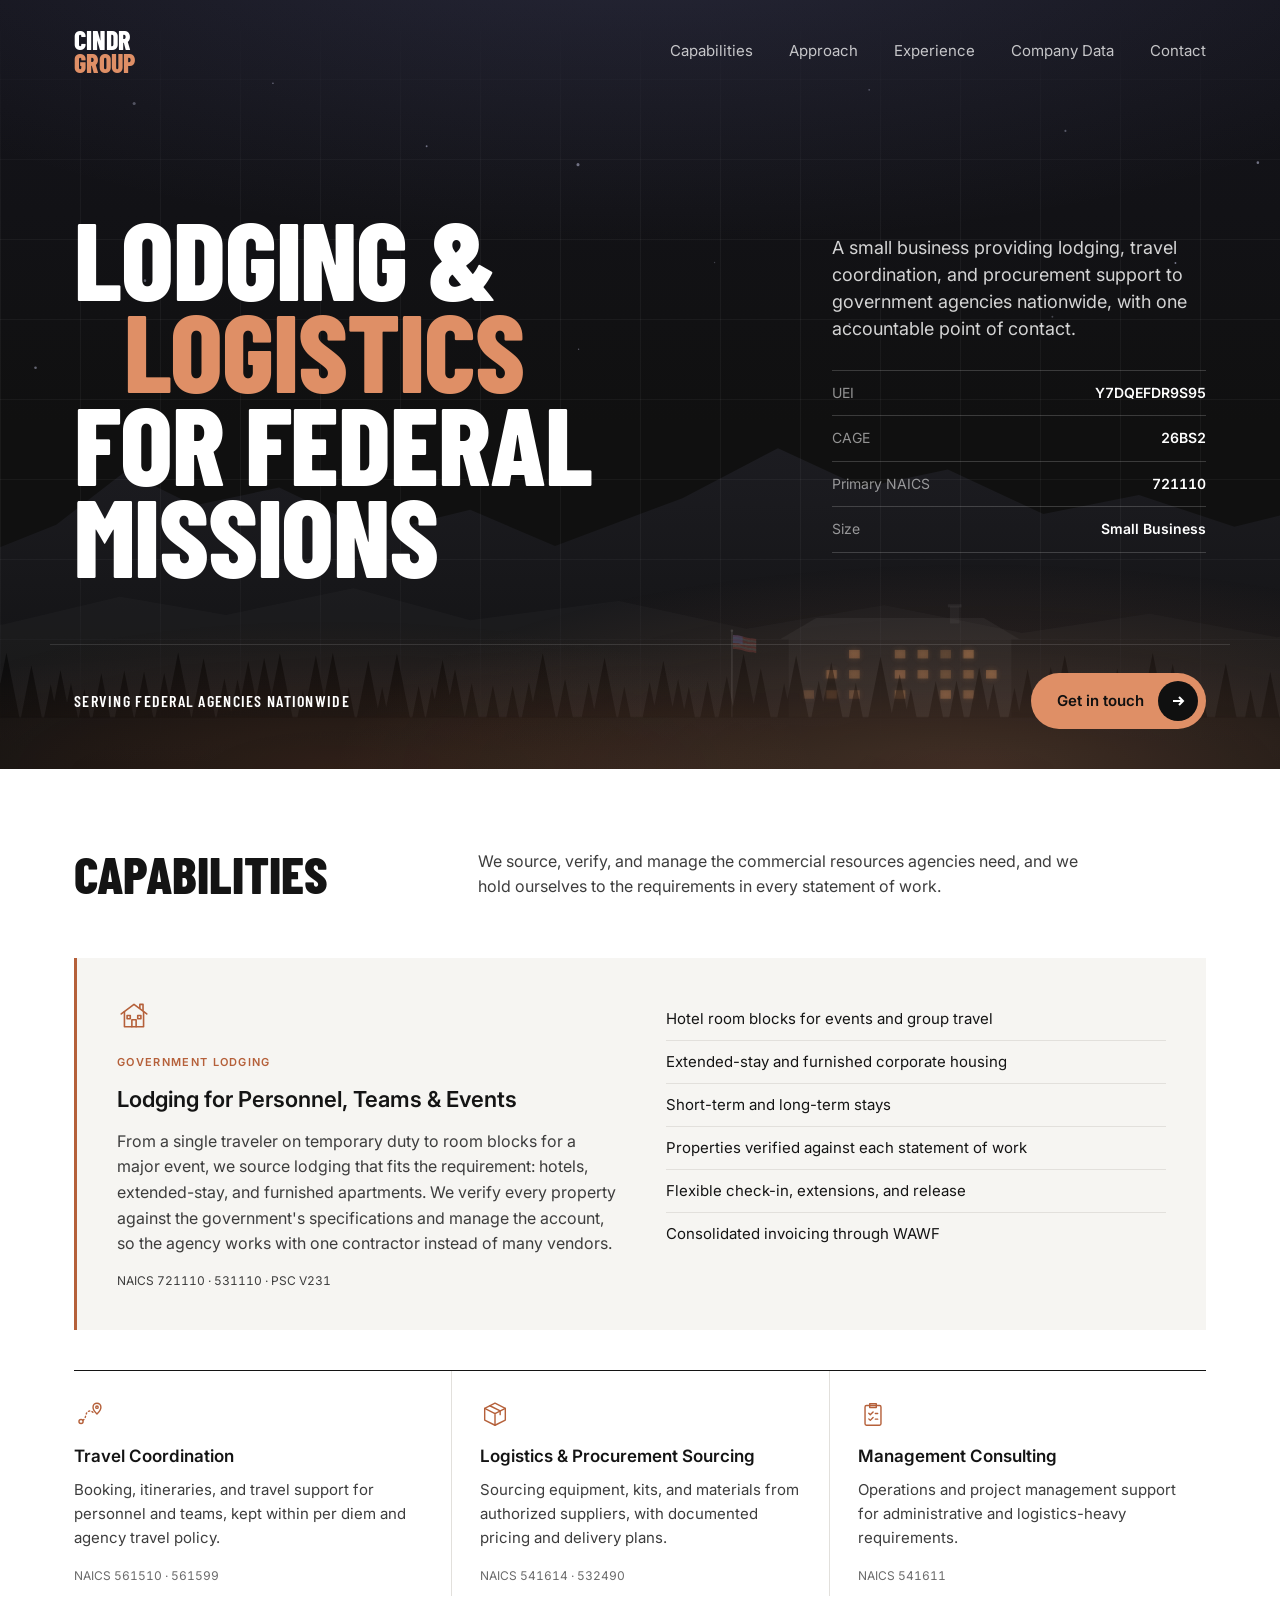
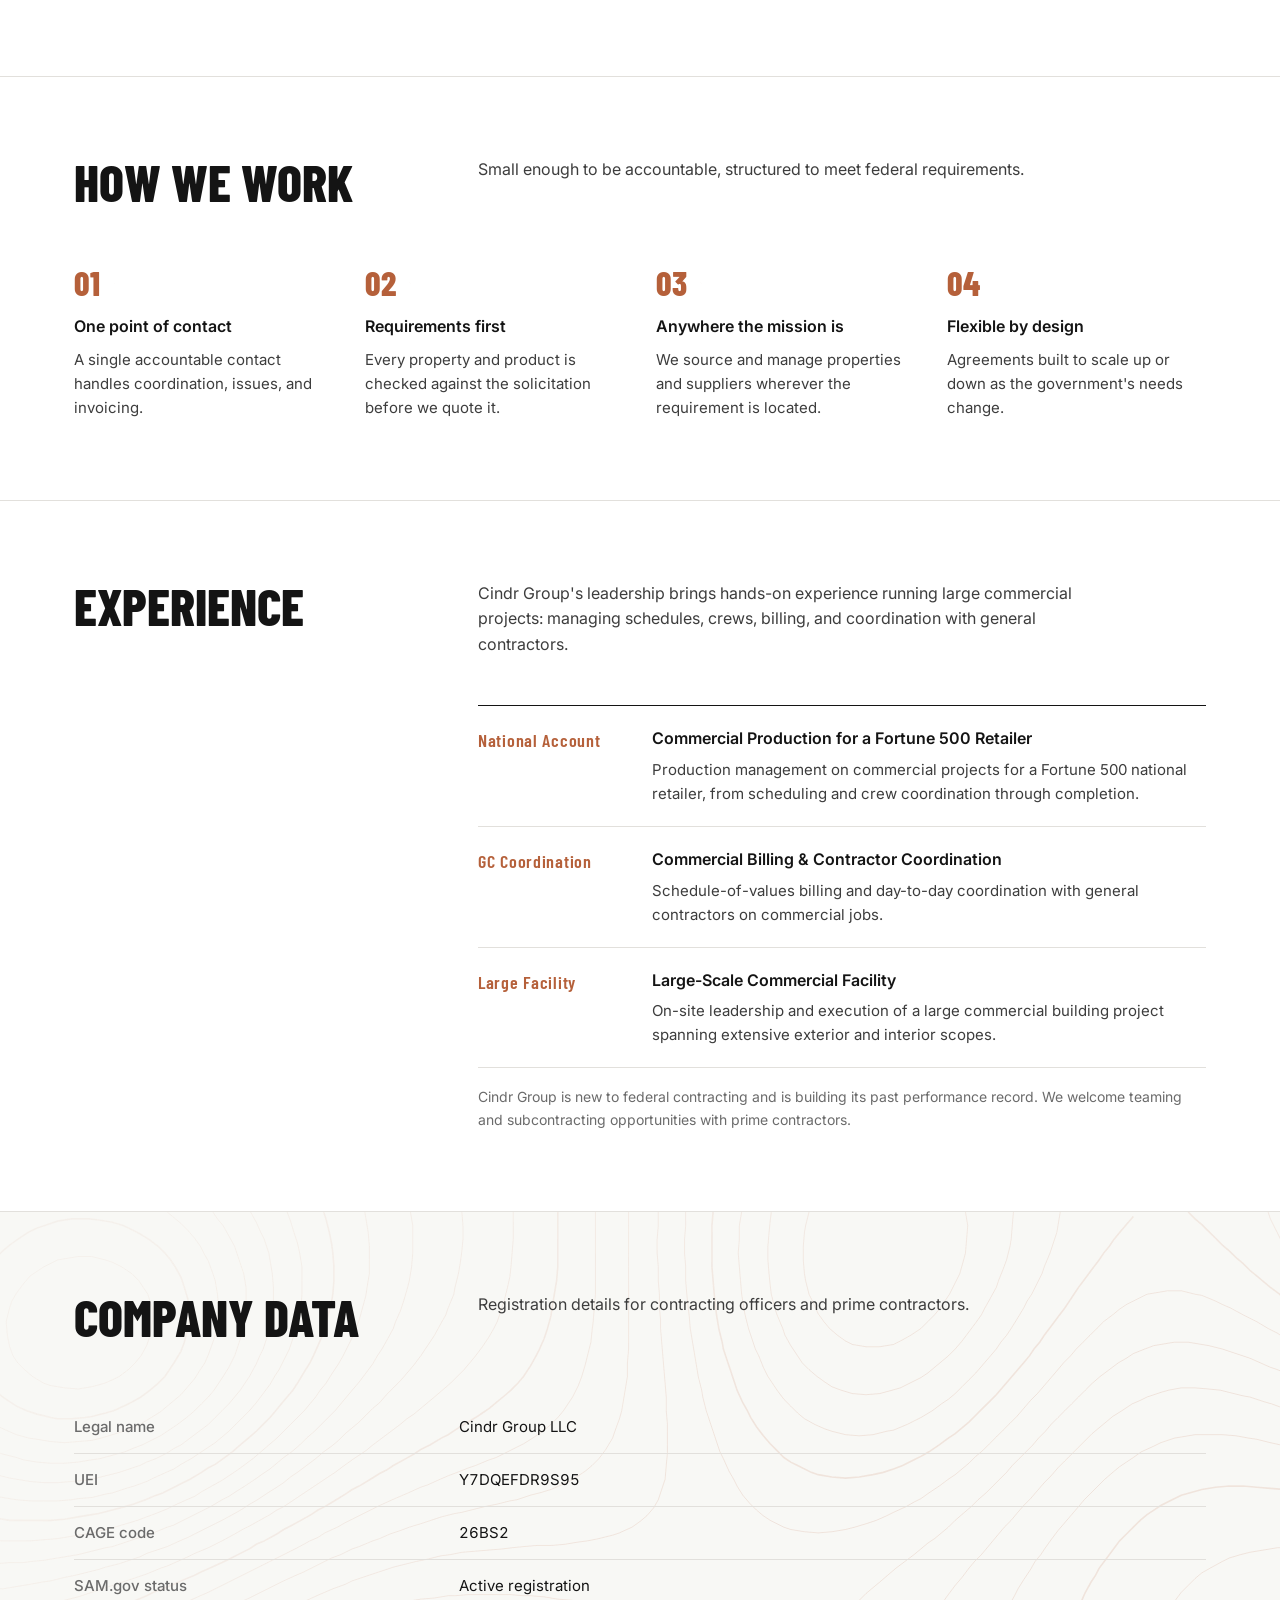
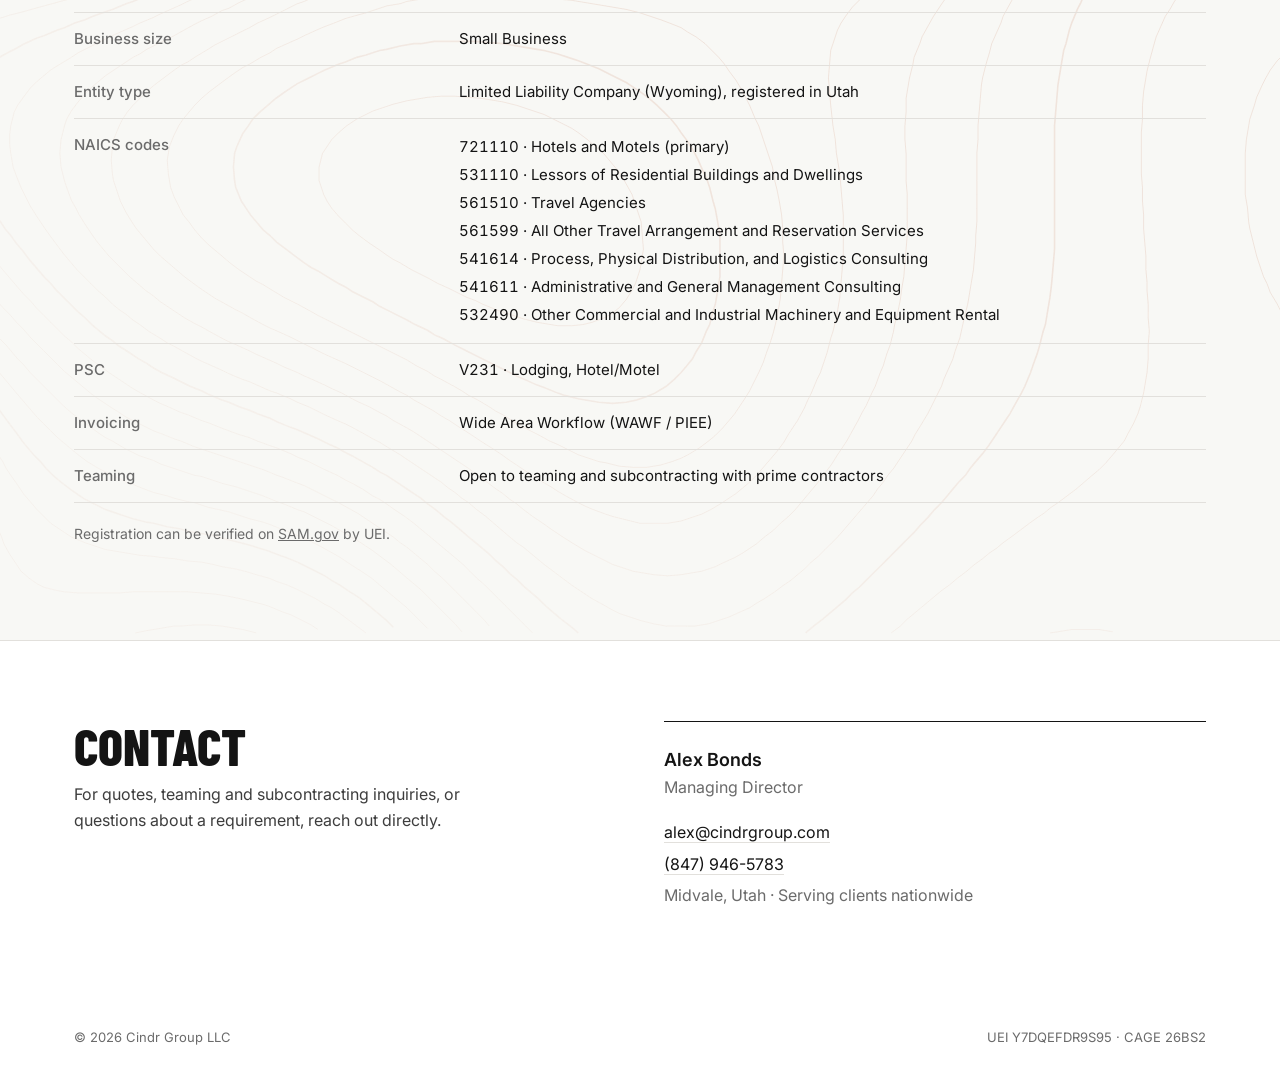
==== commit 3c237786: "Mobile: Contact button in header, stacked company data table Co-Authored-By: Claude Opus 5.5 <norepl" ====
--- a/index.html
+++ b/index.html
@@ -76,7 +76,17 @@
   .bnav ul { list-style: none; display: flex; gap: 36px; margin: 0; padding: 0; font-size: 15px; }
   .bnav ul a { color: rgba(255,255,255,.75); text-decoration: none; }
   .bnav ul a:hover { color: #fff; }
-  @media (max-width: 720px) { .bnav ul { display: none; } }
+  @media (max-width: 720px) {
+    .bnav ul li { display: none; }
+    .bnav ul li:last-child { display: block; }
+    .bnav ul li:last-child a { display: inline-block; padding: 8px 16px; border: 1px solid rgba(255,255,255,.28); border-radius: 999px; color: #fff; font-size: 14px; }
+  }
+  @media (max-width: 560px) {
+    #company table, #company tbody, #company tr, #company th, #company td { display: block; width: 100%; }
+    #company tr { padding: 12px 0; border-bottom: 1px solid var(--line); }
+    #company th, #company td { border: 0; padding: 0; }
+    #company th { font-size: 12px; text-transform: uppercase; letter-spacing: .06em; margin-bottom: 4px; }
+  }
   .bmain { display: grid; grid-template-columns: 1.9fr 1fr; gap: 48px; align-items: end; padding-block: clamp(48px, 12vh, 160px) clamp(36px, 7vh, 80px); }
   .bh1 { font-family: "Barlow Condensed", Impact, sans-serif; font-weight: 800; text-transform: uppercase; font-size: clamp(52px, min(8.6vw, 12.5vh), 136px); line-height: .84; letter-spacing: -.01em; margin: 0; }
   .bh1 .l { display: block; overflow: hidden; }
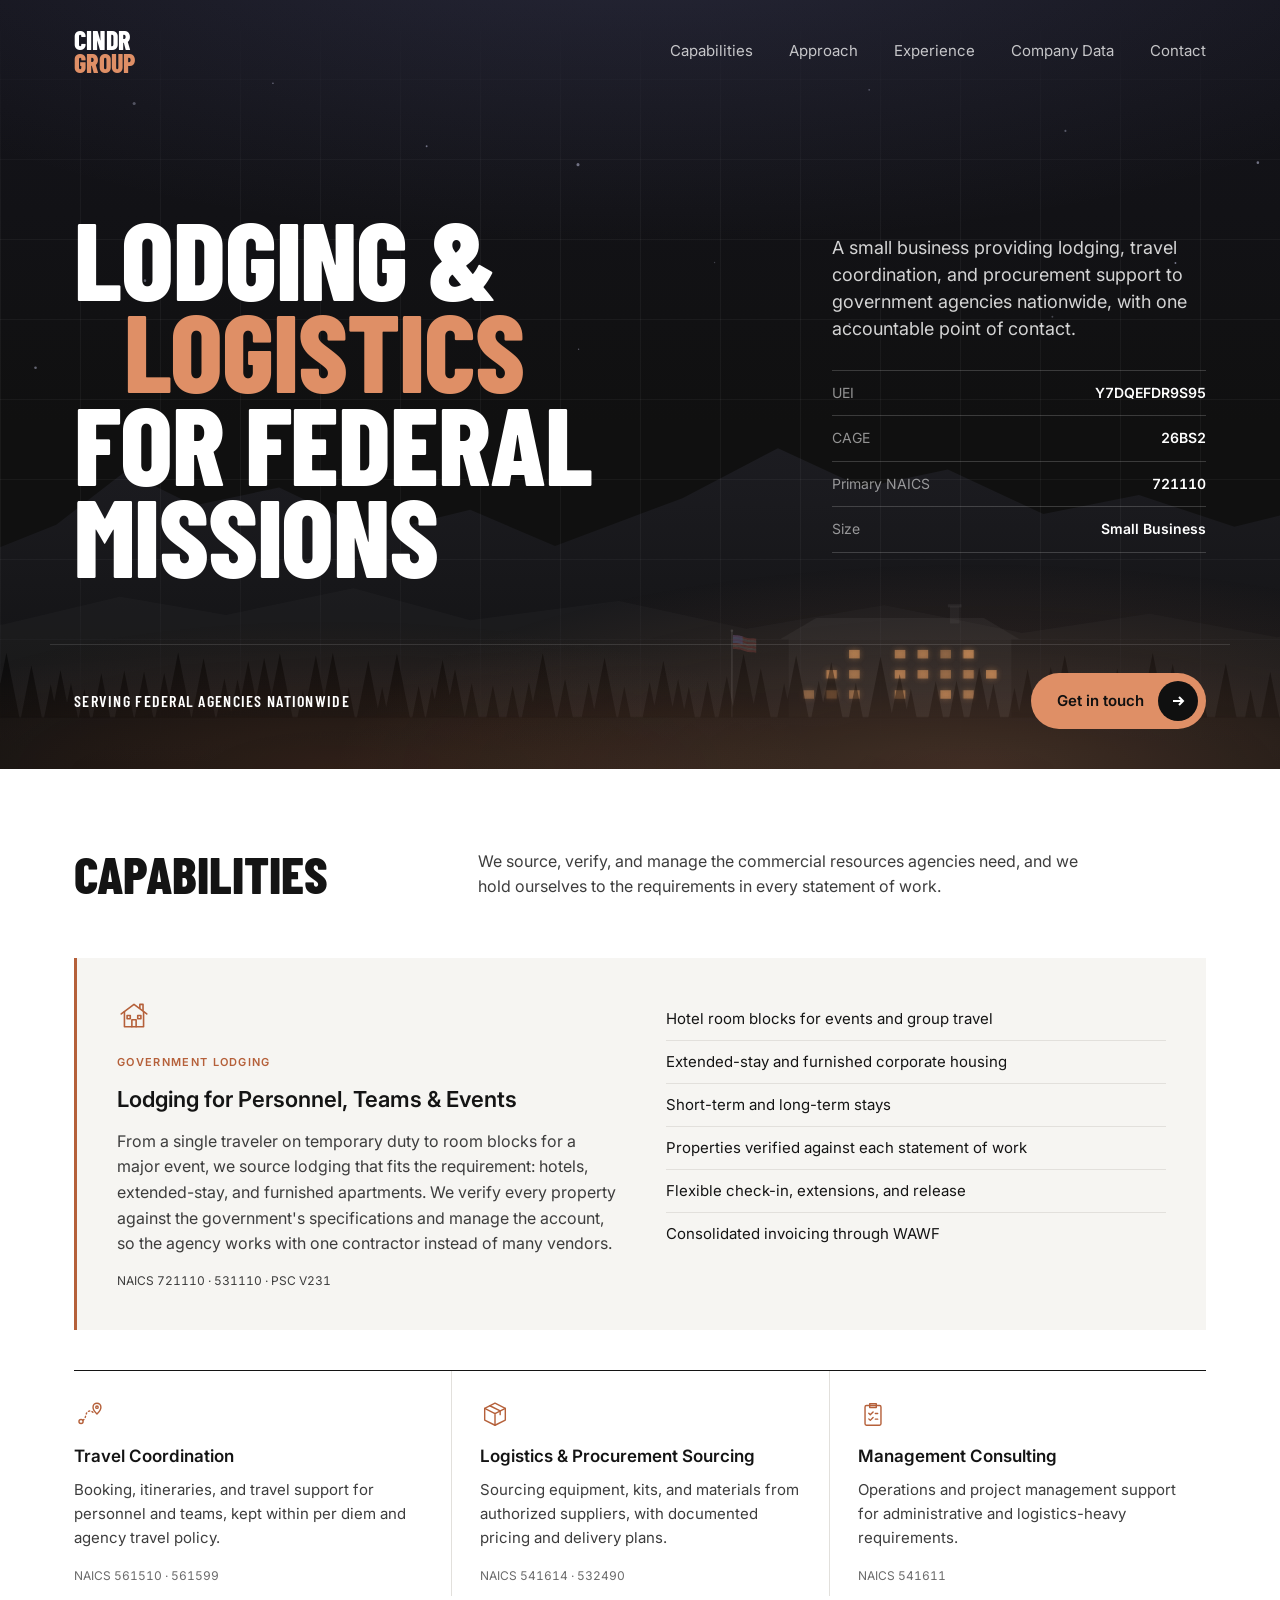
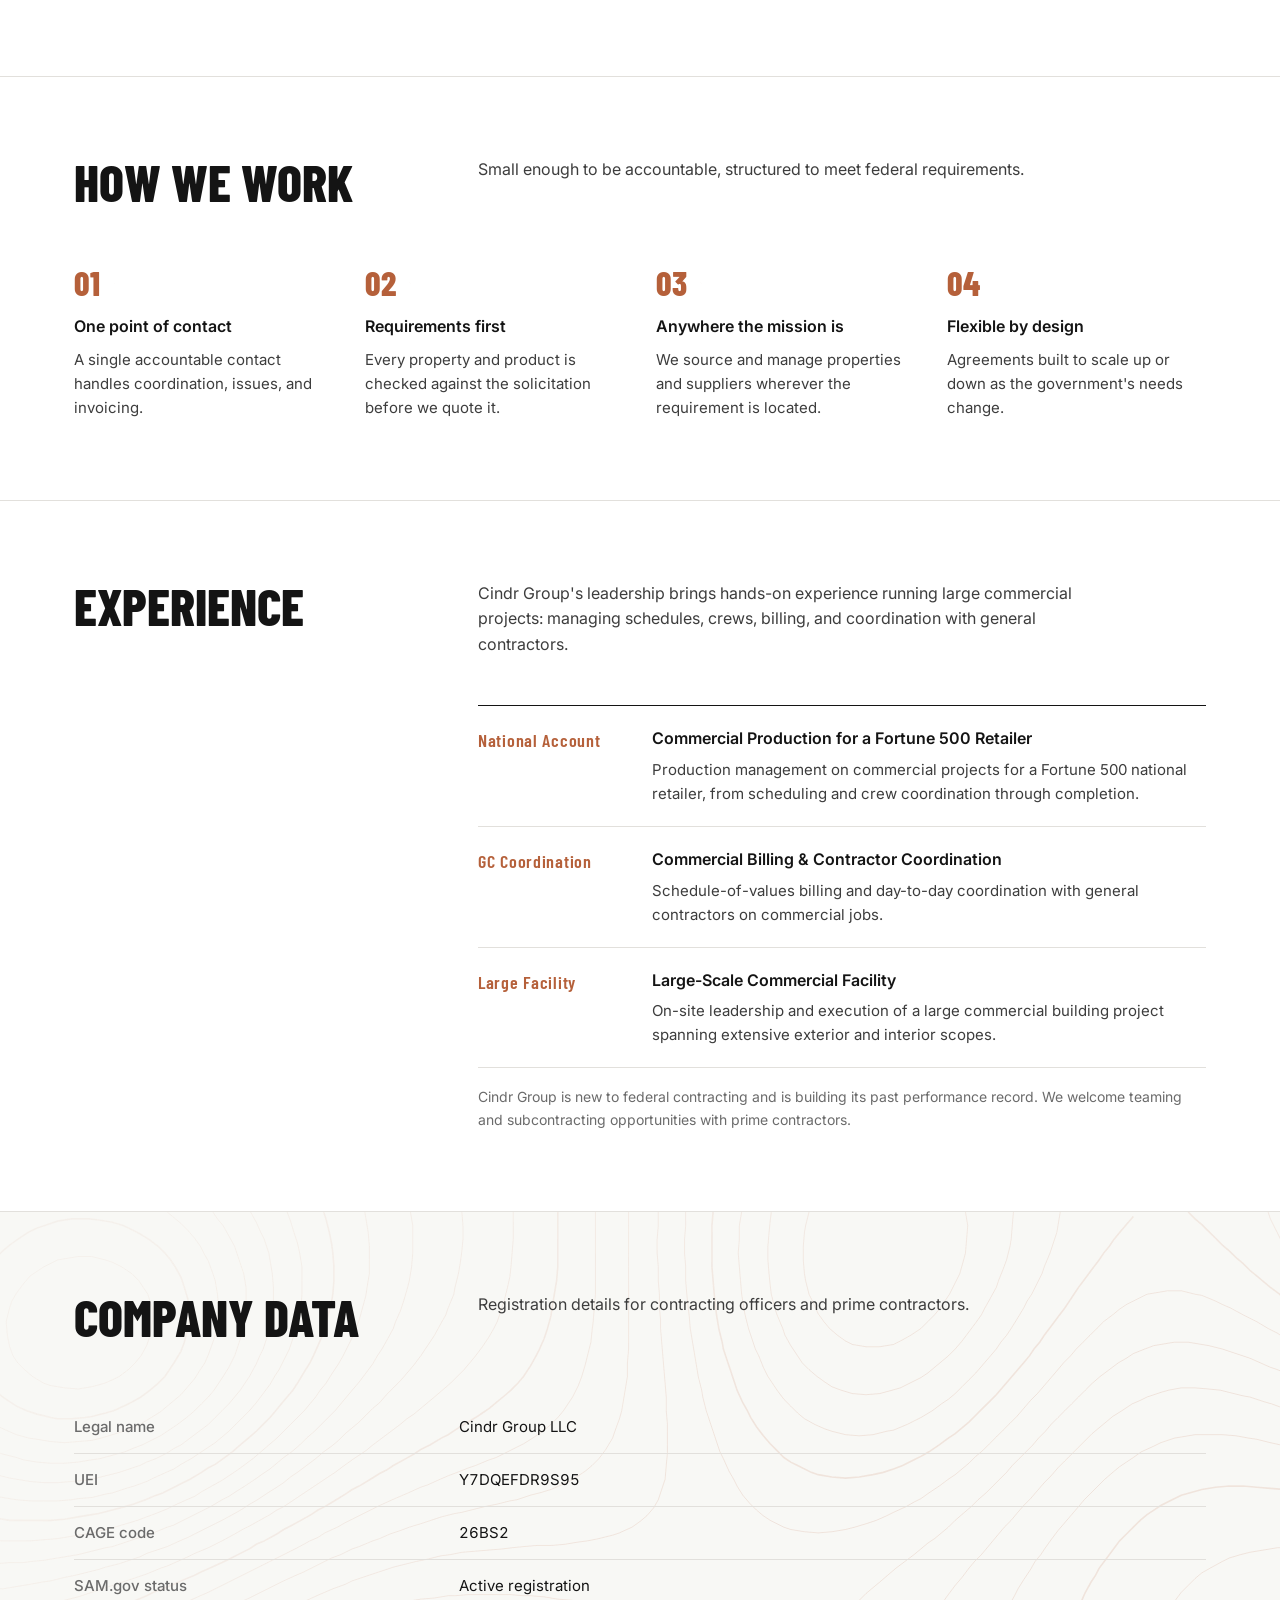
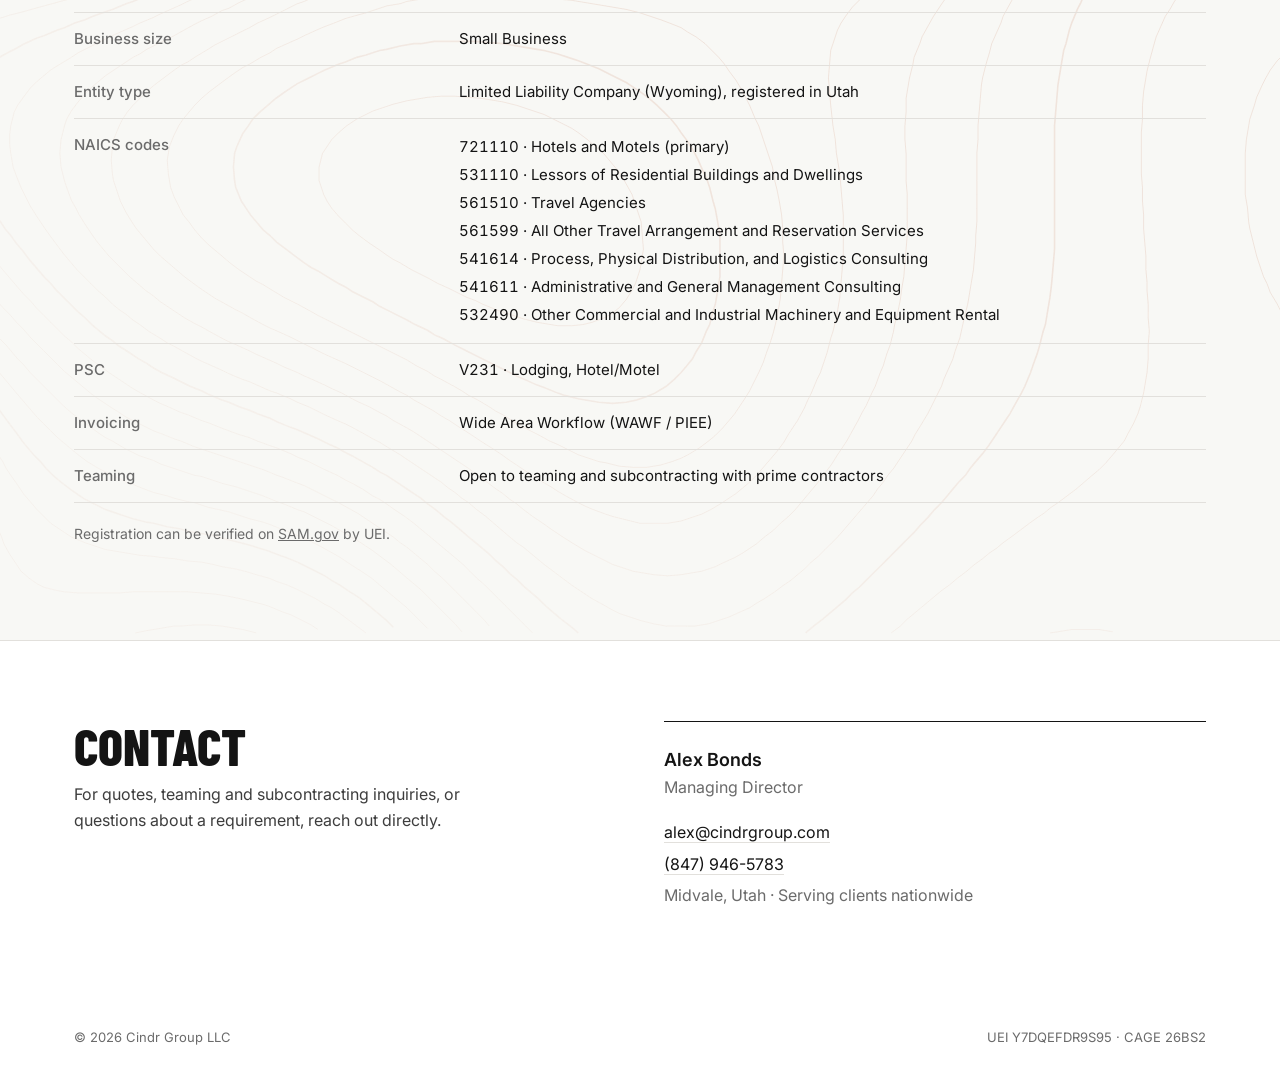
==== commit 4a5419e8: "Brighter, longer-rising embers; slower window light-up and flicker Co-Authored-By: Claude Opus 5.5 <" ====
--- a/index.html
+++ b/index.html
@@ -145,17 +145,18 @@
   .sky .tw { animation: twinkle var(--tw, 5s) ease-in-out var(--twd, 0s) infinite alternate; }
   @keyframes twinkle { from { opacity: 1; } to { opacity: .25; } }
 
-  .scene .win { opacity: 0; animation: winOn 1.1s ease-out var(--d, 0s) forwards; }
-  .scene .win-late { animation: winOn 1.1s ease-out var(--d, 0s) forwards, winLate 28s ease-in-out calc(var(--d, 0s) + 7s) infinite; }
-  @keyframes winOn { 0% { opacity: 0; } 35% { opacity: .75; } 50% { opacity: .35; } 100% { opacity: 1; } }
-  @keyframes winLate { 0%, 46% { opacity: 1; } 52%, 74% { opacity: .08; } 80%, 100% { opacity: 1; } }
-
-  .scene .ember { fill: #f2a36f; opacity: 0; transform-box: fill-box; transform-origin: center;
+  .scene .win { opacity: 0; animation: winOn 2.6s ease-out var(--d, 0s) forwards; }
+  .scene .win-late { animation: winOn 2.6s ease-out var(--d, 0s) forwards, winLate 48s ease-in-out var(--ld, 12s) infinite; }
+  @keyframes winOn { 0% { opacity: 0; } 18% { opacity: .55; } 26% { opacity: .2; } 34% { opacity: .7; } 42% { opacity: .45; } 100% { opacity: 1; } }
+  @keyframes winLate { 0%, 36% { opacity: 1; } 37.5% { opacity: .45; } 39% { opacity: 1; } 41% { opacity: .4; } 46%, 68% { opacity: .06; } 70% { opacity: .55; } 71.5% { opacity: .25; } 75%, 100% { opacity: 1; } }
+
+  .scene .ember { fill: #ffc490; opacity: 0; transform-box: fill-box; transform-origin: center;
     animation: emberRise var(--dur, 7s) linear var(--del, 0s) infinite; }
   @keyframes emberRise {
     0%   { transform: translate(0, 0) scale(1); opacity: 0; }
-    8%   { opacity: .95; }
-    45%  { transform: translate(calc(var(--dx) * .35), calc(var(--dy) * .45)) scale(.85); opacity: .7; }
+    6%   { opacity: 1; }
+    30%  { transform: translate(calc(var(--dx) * -.15), calc(var(--dy) * .3)) scale(.95); opacity: .9; }
+    60%  { transform: translate(calc(var(--dx) * .55), calc(var(--dy) * .62)) scale(.75); opacity: .65; }
     100% { transform: translate(var(--dx), var(--dy)) scale(.35); opacity: 0; }
   }
 
@@ -261,7 +262,7 @@
 
 <div class="bold" id="top">
   <svg class="sky" viewBox="0 0 1440 360" preserveAspectRatio="xMidYMin slice" aria-hidden="true" focusable="false"><circle class="tw" style="--tw:3.9s;--twd:-4.4s" cx="915.2" cy="76.5" r="0.8" fill="rgba(222,224,255,0.30)"/><circle class="tw" style="--tw:5.3s;--twd:-0.2s" cx="783.5" cy="223.5" r="0.6" fill="rgba(222,224,255,0.23)"/><circle class="tw" style="--tw:4.5s;--twd:-5.2s" cx="298.4" cy="239" r="1.1" fill="rgba(222,224,255,0.36)"/><circle class="tw" style="--tw:6.9s;--twd:-2.0s" cx="1082.3" cy="111.5" r="0.9" fill="rgba(222,224,255,0.33)"/><circle cx="149.8" cy="95.1" r="0.8" fill="rgba(222,224,255,0.42)"/><circle cx="1382.4" cy="168.4" r="1.1" fill="rgba(222,224,255,0.32)"/><circle class="tw" style="--tw:3.8s;--twd:-1.4s" cx="289.2" cy="88.1" r="1.3" fill="rgba(222,224,255,0.30)"/><circle cx="538.3" cy="124.5" r="0.8" fill="rgba(222,224,255,0.45)"/><circle class="tw" style="--tw:4.6s;--twd:-4.6s" cx="667.2" cy="140.2" r="1.3" fill="rgba(222,224,255,0.45)"/><circle class="tw" style="--tw:6.7s;--twd:-3.4s" cx="98.3" cy="283.7" r="0.8" fill="rgba(222,224,255,0.35)"/><circle class="tw" style="--tw:3.7s;--twd:-0.7s" cx="526.8" cy="329.3" r="0.7" fill="rgba(222,224,255,0.39)"/><circle class="tw" style="--tw:5.6s;--twd:-2.8s" cx="898.4" cy="275.9" r="0.9" fill="rgba(222,224,255,0.42)"/><circle class="tw" style="--tw:5.1s;--twd:-5.7s" cx="1071.2" cy="269.8" r="0.8" fill="rgba(222,224,255,0.26)"/><circle cx="1246.2" cy="138.5" r="1.1" fill="rgba(222,224,255,0.47)"/><circle class="tw" style="--tw:6.8s;--twd:-5.3s" cx="1311.4" cy="308.8" r="1.1" fill="rgba(222,224,255,0.33)"/><circle class="tw" style="--tw:5.2s;--twd:-2.4s" cx="205.2" cy="313.2" r="1.1" fill="rgba(222,224,255,0.41)"/><circle cx="667.7" cy="297.4" r="0.6" fill="rgba(222,224,255,0.37)"/><circle class="tw" style="--tw:4.1s;--twd:-5.0s" cx="391.3" cy="312.6" r="0.6" fill="rgba(222,224,255,0.51)"/><circle class="tw" style="--tw:6.1s;--twd:-3.3s" cx="407.4" cy="70.9" r="0.7" fill="rgba(222,224,255,0.43)"/><circle class="tw" style="--tw:6.3s;--twd:-3.6s" cx="441.3" cy="212.5" r="0.6" fill="rgba(222,224,255,0.32)"/><circle cx="1176" cy="224" r="0.8" fill="rgba(222,224,255,0.50)"/><circle class="tw" style="--tw:4.8s;--twd:-5.9s" cx="65.8" cy="166.3" r="0.9" fill="rgba(222,224,255,0.37)"/></svg>
-  <svg class="scene" viewBox="0 0 1440 420" preserveAspectRatio="xMidYMax slice" aria-hidden="true" focusable="false"><defs><linearGradient id="fadeFar" x1="0" y1="0" x2="0" y2="1"><stop offset="0" stop-color="rgb(150,150,205)" stop-opacity=".09"/><stop offset="1" stop-color="rgb(150,150,205)" stop-opacity="0"/></linearGradient><filter id="wglow" x="-50%" y="-50%" width="200%" height="200%"><feGaussianBlur stdDeviation="3"/></filter><filter id="eglow" x="-200%" y="-200%" width="500%" height="500%"><feGaussianBlur stdDeviation="1.2"/></filter></defs><path d="M0 420 L0 255 L90 222 L170 190 L235 140 L300 172 L380 155 L470 198 L560 176 L640 210 L760 165 L850 118 L930 155 L1010 138 L1100 180 L1190 162 L1280 192 L1360 172 L1440 196 L1440 420 Z" fill="url(#fadeFar)"/><path d="M0 420 L0 300 L120 284 L230 258 L330 275 L450 250 L560 280 L700 262 L820 288 L950 266 L1080 292 L1200 274 L1320 296 L1440 284 L1440 420 Z" fill="rgba(255,255,255,.022)"/><g class="embers" filter="url(#eglow)"><circle class="ember" cx="1018.3" cy="265" r="1.2" style="--dur:8.27s;--del:-0.69s;--dx:5px;--dy:-97px"/><circle class="ember" cx="1015.9" cy="265" r="1.1" style="--dur:6.64s;--del:-1.77s;--dx:-14px;--dy:-84px"/><circle class="ember" cx="1018.1" cy="265" r="0.8" style="--dur:7.36s;--del:-7.22s;--dx:17px;--dy:-96px"/><circle class="ember" cx="1017" cy="265" r="1" style="--dur:5.56s;--del:-4.28s;--dx:-1px;--dy:-72px"/><circle class="ember" cx="1017.1" cy="265" r="1.1" style="--dur:7.27s;--del:-7.05s;--dx:9px;--dy:-106px"/><circle class="ember" cx="1016" cy="265" r="1" style="--dur:7.78s;--del:-5.14s;--dx:6px;--dy:-106px"/><circle class="ember" cx="1016.4" cy="265" r="1.1" style="--dur:5.76s;--del:-3.40s;--dx:14px;--dy:-113px"/></g><rect x="1012" y="267" width="9" height="16" fill="rgba(255,255,255,.045)"/><rect x="1010" y="265" width="13" height="3" fill="rgba(255,255,255,.06)"/><path d="M852 298 L886 278 L1044 278 L1078 298 Z" fill="rgba(255,255,255,.045)"/><rect x="860" y="298" width="210" height="74" fill="rgba(255,255,255,.03)"/><g class="wins"><rect class="win" style="--d:1.77s" x="917" y="308" width="10" height="8" fill="rgba(236,158,96,0.29)"/><rect class="win" style="--d:1.97s" x="960" y="308" width="10" height="8" fill="rgba(236,158,96,0.26)"/><rect class="win" style="--d:2.00s" x="981.5" y="308" width="10" height="8" fill="rgba(236,158,96,0.25)"/><rect class="win" style="--d:2.11s" x="1003" y="308" width="10" height="8" fill="rgba(236,158,96,0.17)"/><rect class="win" style="--d:1.79s" x="1024.5" y="308" width="10" height="8" fill="rgba(236,158,96,0.32)"/><rect class="win win-late" style="--d:1.52s" x="895.5" y="327" width="10" height="8" fill="rgba(236,158,96,0.28)"/><rect class="win win-late" style="--d:0.79s" x="917" y="327" width="10" height="8" fill="rgba(236,158,96,0.23)"/><rect class="win" style="--d:1.22s" x="960" y="327" width="10" height="8" fill="rgba(236,158,96,0.28)"/><rect class="win" style="--d:1.70s" x="981.5" y="327" width="10" height="8" fill="rgba(236,158,96,0.26)"/><rect class="win" style="--d:1.41s" x="1003" y="327" width="10" height="8" fill="rgba(236,158,96,0.20)"/><rect class="win" style="--d:1.43s" x="1024.5" y="327" width="10" height="8" fill="rgba(236,158,96,0.24)"/><rect class="win" style="--d:0.97s" x="1046" y="327" width="10" height="8" fill="rgba(236,158,96,0.31)"/><rect class="win" style="--d:0.96s" x="874" y="346" width="10" height="8" fill="rgba(236,158,96,0.16)"/><rect class="win" style="--d:0.77s" x="895.5" y="346" width="10" height="8" fill="rgba(236,158,96,0.27)"/><rect class="win" style="--d:1.11s" x="917" y="346" width="10" height="8" fill="rgba(236,158,96,0.19)"/><rect class="win" style="--d:1.15s" x="960" y="346" width="10" height="8" fill="rgba(236,158,96,0.23)"/><rect class="win" style="--d:0.53s" x="1003" y="346" width="10" height="8" fill="rgba(236,158,96,0.27)"/><rect class="win" style="--d:0.70s" x="1024.5" y="346" width="10" height="8" fill="rgba(236,158,96,0.23)"/></g><g class="wins" filter="url(#wglow)" opacity=".7"><rect class="win" style="--d:1.77s" x="917" y="308" width="10" height="8" fill="rgba(236,158,96,0.29)"/><rect class="win" style="--d:1.97s" x="960" y="308" width="10" height="8" fill="rgba(236,158,96,0.26)"/><rect class="win" style="--d:2.00s" x="981.5" y="308" width="10" height="8" fill="rgba(236,158,96,0.25)"/><rect class="win" style="--d:2.11s" x="1003" y="308" width="10" height="8" fill="rgba(236,158,96,0.17)"/><rect class="win" style="--d:1.79s" x="1024.5" y="308" width="10" height="8" fill="rgba(236,158,96,0.32)"/><rect class="win win-late" style="--d:1.52s" x="895.5" y="327" width="10" height="8" fill="rgba(236,158,96,0.28)"/><rect class="win win-late" style="--d:0.79s" x="917" y="327" width="10" height="8" fill="rgba(236,158,96,0.23)"/><rect class="win" style="--d:1.22s" x="960" y="327" width="10" height="8" fill="rgba(236,158,96,0.28)"/><rect class="win" style="--d:1.70s" x="981.5" y="327" width="10" height="8" fill="rgba(236,158,96,0.26)"/><rect class="win" style="--d:1.41s" x="1003" y="327" width="10" height="8" fill="rgba(236,158,96,0.20)"/><rect class="win" style="--d:1.43s" x="1024.5" y="327" width="10" height="8" fill="rgba(236,158,96,0.24)"/><rect class="win" style="--d:0.97s" x="1046" y="327" width="10" height="8" fill="rgba(236,158,96,0.31)"/><rect class="win" style="--d:0.96s" x="874" y="346" width="10" height="8" fill="rgba(236,158,96,0.16)"/><rect class="win" style="--d:0.77s" x="895.5" y="346" width="10" height="8" fill="rgba(236,158,96,0.27)"/><rect class="win" style="--d:1.11s" x="917" y="346" width="10" height="8" fill="rgba(236,158,96,0.19)"/><rect class="win" style="--d:1.15s" x="960" y="346" width="10" height="8" fill="rgba(236,158,96,0.23)"/><rect class="win" style="--d:0.53s" x="1003" y="346" width="10" height="8" fill="rgba(236,158,96,0.27)"/><rect class="win" style="--d:0.70s" x="1024.5" y="346" width="10" height="8" fill="rgba(236,158,96,0.23)"/></g><g class="flag"><rect x="806" y="291" width="1.2" height="81" fill="rgba(255,255,255,.12)"/><circle cx="806.6" cy="290" r="1.2" fill="rgba(255,255,255,.15)"/><path d="M807.5 294.0 L808.9 294.1 L810.2 294.3 L811.6 294.6 L813.0 294.8 L814.4 295.0 L815.8 295.1 L817.1 295.1 L818.5 295.2 L819.9 295.3 L821.2 295.6 L822.6 296.1 L824.0 296.8 L825.4 297.6 L826.8 298.3 L828.1 299.0 L829.5 299.5 L829.5 301.4 L828.1 301.0 L826.8 300.3 L825.4 299.6 L824.0 298.8 L822.6 298.1 L821.2 297.6 L819.9 297.3 L818.5 297.2 L817.1 297.1 L815.8 297.0 L814.4 296.9 L813.0 296.8 L811.6 296.5 L810.2 296.3 L808.9 296.1 L807.5 296.0 Z" fill="rgba(160,70,66,.30)"><animate attributeName="d" dur="7s" repeatCount="indefinite" values="M807.5 294.0 L808.9 294.1 L810.2 294.3 L811.6 294.6 L813.0 294.8 L814.4 295.0 L815.8 295.1 L817.1 295.1 L818.5 295.2 L819.9 295.3 L821.2 295.6 L822.6 296.1 L824.0 296.8 L825.4 297.6 L826.8 298.3 L828.1 299.0 L829.5 299.5 L829.5 301.4 L828.1 301.0 L826.8 300.3 L825.4 299.6 L824.0 298.8 L822.6 298.1 L821.2 297.6 L819.9 297.3 L818.5 297.2 L817.1 297.1 L815.8 297.0 L814.4 296.9 L813.0 296.8 L811.6 296.5 L810.2 296.3 L808.9 296.1 L807.5 296.0 Z;M807.5 294.0 L808.9 294.0 L810.2 294.1 L811.6 294.2 L813.0 294.3 L814.4 294.6 L815.8 295.0 L817.1 295.5 L818.5 296.0 L819.9 296.5 L821.2 296.8 L822.6 297.0 L824.0 297.0 L825.4 297.0 L826.8 297.0 L828.1 297.2 L829.5 297.5 L829.5 299.5 L828.1 299.1 L826.8 299.0 L825.4 299.0 L824.0 299.0 L822.6 299.0 L821.2 298.8 L819.9 298.4 L818.5 298.0 L817.1 297.5 L815.8 297.0 L814.4 296.6 L813.0 296.3 L811.6 296.2 L810.2 296.1 L808.9 296.0 L807.5 296.0 Z;M807.5 294.0 L808.9 294.1 L810.2 294.3 L811.6 294.6 L813.0 294.8 L814.4 295.0 L815.8 295.1 L817.1 295.1 L818.5 295.2 L819.9 295.3 L821.2 295.6 L822.6 296.1 L824.0 296.8 L825.4 297.6 L826.8 298.3 L828.1 299.0 L829.5 299.5 L829.5 301.4 L828.1 301.0 L826.8 300.3 L825.4 299.6 L824.0 298.8 L822.6 298.1 L821.2 297.6 L819.9 297.3 L818.5 297.2 L817.1 297.1 L815.8 297.0 L814.4 296.9 L813.0 296.8 L811.6 296.5 L810.2 296.3 L808.9 296.1 L807.5 296.0 Z" calcMode="spline" keySplines=".45 0 .55 1;.45 0 .55 1"/></path><path d="M807.5 295.9 L808.9 296.0 L810.2 296.2 L811.6 296.4 L813.0 296.6 L814.4 296.8 L815.8 296.9 L817.1 297.0 L818.5 297.0 L819.9 297.2 L821.2 297.5 L822.6 298.0 L824.0 298.7 L825.4 299.4 L826.8 300.2 L828.1 300.9 L829.5 301.3 L829.5 303.3 L828.1 302.8 L826.8 302.2 L825.4 301.4 L824.0 300.6 L822.6 300.0 L821.2 299.5 L819.9 299.2 L818.5 299.0 L817.1 299.0 L815.8 298.9 L814.4 298.8 L813.0 298.6 L811.6 298.4 L810.2 298.1 L808.9 297.9 L807.5 297.8 Z" fill="rgba(235,228,220,.14)"><animate attributeName="d" dur="7s" repeatCount="indefinite" values="M807.5 295.9 L808.9 296.0 L810.2 296.2 L811.6 296.4 L813.0 296.6 L814.4 296.8 L815.8 296.9 L817.1 297.0 L818.5 297.0 L819.9 297.2 L821.2 297.5 L822.6 298.0 L824.0 298.7 L825.4 299.4 L826.8 300.2 L828.1 300.9 L829.5 301.3 L829.5 303.3 L828.1 302.8 L826.8 302.2 L825.4 301.4 L824.0 300.6 L822.6 300.0 L821.2 299.5 L819.9 299.2 L818.5 299.0 L817.1 299.0 L815.8 298.9 L814.4 298.8 L813.0 298.6 L811.6 298.4 L810.2 298.1 L808.9 297.9 L807.5 297.8 Z;M807.5 295.9 L808.9 295.9 L810.2 295.9 L811.6 296.0 L813.0 296.2 L814.4 296.5 L815.8 296.9 L817.1 297.3 L818.5 297.9 L819.9 298.3 L821.2 298.7 L822.6 298.8 L824.0 298.9 L825.4 298.9 L826.8 298.9 L828.1 299.0 L829.5 299.4 L829.5 301.4 L828.1 301.0 L826.8 300.9 L825.4 300.8 L824.0 300.9 L822.6 300.8 L821.2 300.6 L819.9 300.3 L818.5 299.8 L817.1 299.3 L815.8 298.8 L814.4 298.4 L813.0 298.2 L811.6 298.0 L810.2 297.9 L808.9 297.9 L807.5 297.8 Z;M807.5 295.9 L808.9 296.0 L810.2 296.2 L811.6 296.4 L813.0 296.6 L814.4 296.8 L815.8 296.9 L817.1 297.0 L818.5 297.0 L819.9 297.2 L821.2 297.5 L822.6 298.0 L824.0 298.7 L825.4 299.4 L826.8 300.2 L828.1 300.9 L829.5 301.3 L829.5 303.3 L828.1 302.8 L826.8 302.2 L825.4 301.4 L824.0 300.6 L822.6 300.0 L821.2 299.5 L819.9 299.2 L818.5 299.0 L817.1 299.0 L815.8 298.9 L814.4 298.8 L813.0 298.6 L811.6 298.4 L810.2 298.1 L808.9 297.9 L807.5 297.8 Z" calcMode="spline" keySplines=".45 0 .55 1;.45 0 .55 1"/></path><path d="M807.5 297.7 L808.9 297.8 L810.2 298.0 L811.6 298.3 L813.0 298.5 L814.4 298.7 L815.8 298.8 L817.1 298.8 L818.5 298.9 L819.9 299.1 L821.2 299.4 L822.6 299.9 L824.0 300.5 L825.4 301.3 L826.8 302.1 L828.1 302.7 L829.5 303.2 L829.5 305.1 L828.1 304.7 L826.8 304.0 L825.4 303.3 L824.0 302.5 L822.6 301.8 L821.2 301.3 L819.9 301.0 L818.5 300.9 L817.1 300.8 L815.8 300.8 L814.4 300.7 L813.0 300.5 L811.6 300.2 L810.2 300.0 L808.9 299.8 L807.5 299.7 Z" fill="rgba(160,70,66,.30)"><animate attributeName="d" dur="7s" repeatCount="indefinite" values="M807.5 297.7 L808.9 297.8 L810.2 298.0 L811.6 298.3 L813.0 298.5 L814.4 298.7 L815.8 298.8 L817.1 298.8 L818.5 298.9 L819.9 299.1 L821.2 299.4 L822.6 299.9 L824.0 300.5 L825.4 301.3 L826.8 302.1 L828.1 302.7 L829.5 303.2 L829.5 305.1 L828.1 304.7 L826.8 304.0 L825.4 303.3 L824.0 302.5 L822.6 301.8 L821.2 301.3 L819.9 301.0 L818.5 300.9 L817.1 300.8 L815.8 300.8 L814.4 300.7 L813.0 300.5 L811.6 300.2 L810.2 300.0 L808.9 299.8 L807.5 299.7 Z;M807.5 297.7 L808.9 297.8 L810.2 297.8 L811.6 297.9 L813.0 298.1 L814.4 298.3 L815.8 298.7 L817.1 299.2 L818.5 299.7 L819.9 300.2 L821.2 300.5 L822.6 300.7 L824.0 300.8 L825.4 300.7 L826.8 300.7 L828.1 300.9 L829.5 301.3 L829.5 303.2 L828.1 302.9 L826.8 302.7 L825.4 302.7 L824.0 302.7 L822.6 302.7 L821.2 302.5 L819.9 302.1 L818.5 301.7 L817.1 301.2 L815.8 300.7 L814.4 300.3 L813.0 300.0 L811.6 299.9 L810.2 299.8 L808.9 299.7 L807.5 299.7 Z;M807.5 297.7 L808.9 297.8 L810.2 298.0 L811.6 298.3 L813.0 298.5 L814.4 298.7 L815.8 298.8 L817.1 298.8 L818.5 298.9 L819.9 299.1 L821.2 299.4 L822.6 299.9 L824.0 300.5 L825.4 301.3 L826.8 302.1 L828.1 302.7 L829.5 303.2 L829.5 305.1 L828.1 304.7 L826.8 304.0 L825.4 303.3 L824.0 302.5 L822.6 301.8 L821.2 301.3 L819.9 301.0 L818.5 300.9 L817.1 300.8 L815.8 300.8 L814.4 300.7 L813.0 300.5 L811.6 300.2 L810.2 300.0 L808.9 299.8 L807.5 299.7 Z" calcMode="spline" keySplines=".45 0 .55 1;.45 0 .55 1"/></path><path d="M807.5 299.6 L808.9 299.7 L810.2 299.9 L811.6 300.1 L813.0 300.4 L814.4 300.5 L815.8 300.6 L817.1 300.7 L818.5 300.8 L819.9 300.9 L821.2 301.2 L822.6 301.7 L824.0 302.4 L825.4 303.1 L826.8 303.9 L828.1 304.6 L829.5 305.0 L829.5 307.0 L828.1 306.6 L826.8 305.9 L825.4 305.1 L824.0 304.4 L822.6 303.7 L821.2 303.2 L819.9 302.9 L818.5 302.7 L817.1 302.7 L815.8 302.6 L814.4 302.5 L813.0 302.3 L811.6 302.1 L810.2 301.9 L808.9 301.6 L807.5 301.5 Z" fill="rgba(235,228,220,.14)"><animate attributeName="d" dur="7s" repeatCount="indefinite" values="M807.5 299.6 L808.9 299.7 L810.2 299.9 L811.6 300.1 L813.0 300.4 L814.4 300.5 L815.8 300.6 L817.1 300.7 L818.5 300.8 L819.9 300.9 L821.2 301.2 L822.6 301.7 L824.0 302.4 L825.4 303.1 L826.8 303.9 L828.1 304.6 L829.5 305.0 L829.5 307.0 L828.1 306.6 L826.8 305.9 L825.4 305.1 L824.0 304.4 L822.6 303.7 L821.2 303.2 L819.9 302.9 L818.5 302.7 L817.1 302.7 L815.8 302.6 L814.4 302.5 L813.0 302.3 L811.6 302.1 L810.2 301.9 L808.9 301.6 L807.5 301.5 Z;M807.5 299.6 L808.9 299.6 L810.2 299.7 L811.6 299.7 L813.0 299.9 L814.4 300.2 L815.8 300.6 L817.1 301.1 L818.5 301.6 L819.9 302.0 L821.2 302.4 L822.6 302.6 L824.0 302.6 L825.4 302.6 L826.8 302.6 L828.1 302.7 L829.5 303.1 L829.5 305.1 L828.1 304.7 L826.8 304.6 L825.4 304.6 L824.0 304.6 L822.6 304.5 L821.2 304.3 L819.9 304.0 L818.5 303.5 L817.1 303.0 L815.8 302.6 L814.4 302.2 L813.0 301.9 L811.6 301.7 L810.2 301.6 L808.9 301.6 L807.5 301.5 Z;M807.5 299.6 L808.9 299.7 L810.2 299.9 L811.6 300.1 L813.0 300.4 L814.4 300.5 L815.8 300.6 L817.1 300.7 L818.5 300.8 L819.9 300.9 L821.2 301.2 L822.6 301.7 L824.0 302.4 L825.4 303.1 L826.8 303.9 L828.1 304.6 L829.5 305.0 L829.5 307.0 L828.1 306.6 L826.8 305.9 L825.4 305.1 L824.0 304.4 L822.6 303.7 L821.2 303.2 L819.9 302.9 L818.5 302.7 L817.1 302.7 L815.8 302.6 L814.4 302.5 L813.0 302.3 L811.6 302.1 L810.2 301.9 L808.9 301.6 L807.5 301.5 Z" calcMode="spline" keySplines=".45 0 .55 1;.45 0 .55 1"/></path><path d="M807.5 301.4 L808.9 301.5 L810.2 301.7 L811.6 302.0 L813.0 302.2 L814.4 302.4 L815.8 302.5 L817.1 302.5 L818.5 302.6 L819.9 302.8 L821.2 303.1 L822.6 303.6 L824.0 304.2 L825.4 305.0 L826.8 305.8 L828.1 306.4 L829.5 306.9 L829.5 308.9 L828.1 308.4 L826.8 307.8 L825.4 307.0 L824.0 306.2 L822.6 305.5 L821.2 305.1 L819.9 304.7 L818.5 304.6 L817.1 304.5 L815.8 304.5 L814.4 304.4 L813.0 304.2 L811.6 304.0 L810.2 303.7 L808.9 303.5 L807.5 303.4 Z" fill="rgba(160,70,66,.30)"><animate attributeName="d" dur="7s" repeatCount="indefinite" values="M807.5 301.4 L808.9 301.5 L810.2 301.7 L811.6 302.0 L813.0 302.2 L814.4 302.4 L815.8 302.5 L817.1 302.5 L818.5 302.6 L819.9 302.8 L821.2 303.1 L822.6 303.6 L824.0 304.2 L825.4 305.0 L826.8 305.8 L828.1 306.4 L829.5 306.9 L829.5 308.9 L828.1 308.4 L826.8 307.8 L825.4 307.0 L824.0 306.2 L822.6 305.5 L821.2 305.1 L819.9 304.7 L818.5 304.6 L817.1 304.5 L815.8 304.5 L814.4 304.4 L813.0 304.2 L811.6 304.0 L810.2 303.7 L808.9 303.5 L807.5 303.4 Z;M807.5 301.4 L808.9 301.5 L810.2 301.5 L811.6 301.6 L813.0 301.8 L814.4 302.0 L815.8 302.4 L817.1 302.9 L818.5 303.4 L819.9 303.9 L821.2 304.2 L822.6 304.4 L824.0 304.5 L825.4 304.4 L826.8 304.4 L828.1 304.6 L829.5 305.0 L829.5 307.0 L828.1 306.6 L826.8 306.4 L825.4 306.4 L824.0 306.4 L822.6 306.4 L821.2 306.2 L819.9 305.9 L818.5 305.4 L817.1 304.9 L815.8 304.4 L814.4 304.0 L813.0 303.7 L811.6 303.6 L810.2 303.5 L808.9 303.4 L807.5 303.4 Z;M807.5 301.4 L808.9 301.5 L810.2 301.7 L811.6 302.0 L813.0 302.2 L814.4 302.4 L815.8 302.5 L817.1 302.5 L818.5 302.6 L819.9 302.8 L821.2 303.1 L822.6 303.6 L824.0 304.2 L825.4 305.0 L826.8 305.8 L828.1 306.4 L829.5 306.9 L829.5 308.9 L828.1 308.4 L826.8 307.8 L825.4 307.0 L824.0 306.2 L822.6 305.5 L821.2 305.1 L819.9 304.7 L818.5 304.6 L817.1 304.5 L815.8 304.5 L814.4 304.4 L813.0 304.2 L811.6 304.0 L810.2 303.7 L808.9 303.5 L807.5 303.4 Z" calcMode="spline" keySplines=".45 0 .55 1;.45 0 .55 1"/></path><path d="M807.5 303.3 L808.9 303.4 L810.2 303.6 L811.6 303.8 L813.0 304.1 L814.4 304.2 L815.8 304.3 L817.1 304.4 L818.5 304.5 L819.9 304.6 L821.2 304.9 L822.6 305.4 L824.0 306.1 L825.4 306.9 L826.8 307.6 L828.1 308.3 L829.5 308.7 L829.5 310.7 L828.1 310.3 L826.8 309.6 L825.4 308.8 L824.0 308.1 L822.6 307.4 L821.2 306.9 L819.9 306.6 L818.5 306.4 L817.1 306.4 L815.8 306.3 L814.4 306.2 L813.0 306.0 L811.6 305.8 L810.2 305.6 L808.9 305.4 L807.5 305.3 Z" fill="rgba(235,228,220,.14)"><animate attributeName="d" dur="7s" repeatCount="indefinite" values="M807.5 303.3 L808.9 303.4 L810.2 303.6 L811.6 303.8 L813.0 304.1 L814.4 304.2 L815.8 304.3 L817.1 304.4 L818.5 304.5 L819.9 304.6 L821.2 304.9 L822.6 305.4 L824.0 306.1 L825.4 306.9 L826.8 307.6 L828.1 308.3 L829.5 308.7 L829.5 310.7 L828.1 310.3 L826.8 309.6 L825.4 308.8 L824.0 308.1 L822.6 307.4 L821.2 306.9 L819.9 306.6 L818.5 306.4 L817.1 306.4 L815.8 306.3 L814.4 306.2 L813.0 306.0 L811.6 305.8 L810.2 305.6 L808.9 305.4 L807.5 305.3 Z;M807.5 303.3 L808.9 303.3 L810.2 303.4 L811.6 303.5 L813.0 303.6 L814.4 303.9 L815.8 304.3 L817.1 304.8 L818.5 305.3 L819.9 305.7 L821.2 306.1 L822.6 306.3 L824.0 306.3 L825.4 306.3 L826.8 306.3 L828.1 306.5 L829.5 306.8 L829.5 308.8 L828.1 308.4 L826.8 308.3 L825.4 308.3 L824.0 308.3 L822.6 308.3 L821.2 308.1 L819.9 307.7 L818.5 307.3 L817.1 306.7 L815.8 306.3 L814.4 305.9 L813.0 305.6 L811.6 305.4 L810.2 305.4 L808.9 305.3 L807.5 305.3 Z;M807.5 303.3 L808.9 303.4 L810.2 303.6 L811.6 303.8 L813.0 304.1 L814.4 304.2 L815.8 304.3 L817.1 304.4 L818.5 304.5 L819.9 304.6 L821.2 304.9 L822.6 305.4 L824.0 306.1 L825.4 306.9 L826.8 307.6 L828.1 308.3 L829.5 308.7 L829.5 310.7 L828.1 310.3 L826.8 309.6 L825.4 308.8 L824.0 308.1 L822.6 307.4 L821.2 306.9 L819.9 306.6 L818.5 306.4 L817.1 306.4 L815.8 306.3 L814.4 306.2 L813.0 306.0 L811.6 305.8 L810.2 305.6 L808.9 305.4 L807.5 305.3 Z" calcMode="spline" keySplines=".45 0 .55 1;.45 0 .55 1"/></path><path d="M807.5 305.1 L808.9 305.2 L810.2 305.4 L811.6 305.7 L813.0 305.9 L814.4 306.1 L815.8 306.2 L817.1 306.3 L818.5 306.3 L819.9 306.5 L821.2 306.8 L822.6 307.3 L824.0 307.9 L825.4 308.7 L826.8 309.5 L828.1 310.1 L829.5 310.6 L829.5 312.6 L828.1 312.1 L826.8 311.5 L825.4 310.7 L824.0 309.9 L822.6 309.3 L821.2 308.8 L819.9 308.5 L818.5 308.3 L817.1 308.2 L815.8 308.2 L814.4 308.1 L813.0 307.9 L811.6 307.7 L810.2 307.4 L808.9 307.2 L807.5 307.1 Z" fill="rgba(160,70,66,.30)"><animate attributeName="d" dur="7s" repeatCount="indefinite" values="M807.5 305.1 L808.9 305.2 L810.2 305.4 L811.6 305.7 L813.0 305.9 L814.4 306.1 L815.8 306.2 L817.1 306.3 L818.5 306.3 L819.9 306.5 L821.2 306.8 L822.6 307.3 L824.0 307.9 L825.4 308.7 L826.8 309.5 L828.1 310.1 L829.5 310.6 L829.5 312.6 L828.1 312.1 L826.8 311.5 L825.4 310.7 L824.0 309.9 L822.6 309.3 L821.2 308.8 L819.9 308.5 L818.5 308.3 L817.1 308.2 L815.8 308.2 L814.4 308.1 L813.0 307.9 L811.6 307.7 L810.2 307.4 L808.9 307.2 L807.5 307.1 Z;M807.5 305.1 L808.9 305.2 L810.2 305.2 L811.6 305.3 L813.0 305.5 L814.4 305.8 L815.8 306.1 L817.1 306.6 L818.5 307.1 L819.9 307.6 L821.2 307.9 L822.6 308.1 L824.0 308.2 L825.4 308.2 L826.8 308.2 L828.1 308.3 L829.5 308.7 L829.5 310.7 L828.1 310.3 L826.8 310.1 L825.4 310.1 L824.0 310.2 L822.6 310.1 L821.2 309.9 L819.9 309.6 L818.5 309.1 L817.1 308.6 L815.8 308.1 L814.4 307.7 L813.0 307.5 L811.6 307.3 L810.2 307.2 L808.9 307.2 L807.5 307.1 Z;M807.5 305.1 L808.9 305.2 L810.2 305.4 L811.6 305.7 L813.0 305.9 L814.4 306.1 L815.8 306.2 L817.1 306.3 L818.5 306.3 L819.9 306.5 L821.2 306.8 L822.6 307.3 L824.0 307.9 L825.4 308.7 L826.8 309.5 L828.1 310.1 L829.5 310.6 L829.5 312.6 L828.1 312.1 L826.8 311.5 L825.4 310.7 L824.0 309.9 L822.6 309.3 L821.2 308.8 L819.9 308.5 L818.5 308.3 L817.1 308.2 L815.8 308.2 L814.4 308.1 L813.0 307.9 L811.6 307.7 L810.2 307.4 L808.9 307.2 L807.5 307.1 Z" calcMode="spline" keySplines=".45 0 .55 1;.45 0 .55 1"/></path><path d="M807.5 294.0 L808.1 294.0 L808.7 294.1 L809.2 294.1 L809.8 294.2 L810.4 294.3 L811.0 294.4 L811.5 294.5 L812.1 294.6 L812.7 294.7 L813.3 294.8 L813.9 294.9 L814.4 295.0 L815.0 295.0 L815.6 295.1 L816.2 295.1 L816.7 295.1 L816.7 302.5 L816.2 302.5 L815.6 302.5 L815.0 302.4 L814.4 302.4 L813.9 302.3 L813.3 302.3 L812.7 302.2 L812.1 302.1 L811.5 302.0 L811.0 301.9 L810.4 301.8 L809.8 301.7 L809.2 301.6 L808.7 301.5 L808.1 301.5 L807.5 301.4 Z" fill="rgba(62,70,118,.46)"><animate attributeName="d" dur="7s" repeatCount="indefinite" values="M807.5 294.0 L808.1 294.0 L808.7 294.1 L809.2 294.1 L809.8 294.2 L810.4 294.3 L811.0 294.4 L811.5 294.5 L812.1 294.6 L812.7 294.7 L813.3 294.8 L813.9 294.9 L814.4 295.0 L815.0 295.0 L815.6 295.1 L816.2 295.1 L816.7 295.1 L816.7 302.5 L816.2 302.5 L815.6 302.5 L815.0 302.4 L814.4 302.4 L813.9 302.3 L813.3 302.3 L812.7 302.2 L812.1 302.1 L811.5 302.0 L811.0 301.9 L810.4 301.8 L809.8 301.7 L809.2 301.6 L808.7 301.5 L808.1 301.5 L807.5 301.4 Z;M807.5 294.0 L808.1 294.0 L808.7 294.0 L809.2 294.1 L809.8 294.1 L810.4 294.1 L811.0 294.1 L811.5 294.2 L812.1 294.2 L812.7 294.3 L813.3 294.4 L813.9 294.5 L814.4 294.6 L815.0 294.8 L815.6 295.0 L816.2 295.1 L816.7 295.3 L816.7 302.8 L816.2 302.6 L815.6 302.4 L815.0 302.2 L814.4 302.1 L813.9 301.9 L813.3 301.8 L812.7 301.7 L812.1 301.7 L811.5 301.6 L811.0 301.6 L810.4 301.5 L809.8 301.5 L809.2 301.5 L808.7 301.5 L808.1 301.4 L807.5 301.4 Z;M807.5 294.0 L808.1 294.0 L808.7 294.1 L809.2 294.1 L809.8 294.2 L810.4 294.3 L811.0 294.4 L811.5 294.5 L812.1 294.6 L812.7 294.7 L813.3 294.8 L813.9 294.9 L814.4 295.0 L815.0 295.0 L815.6 295.1 L816.2 295.1 L816.7 295.1 L816.7 302.5 L816.2 302.5 L815.6 302.5 L815.0 302.4 L814.4 302.4 L813.9 302.3 L813.3 302.3 L812.7 302.2 L812.1 302.1 L811.5 302.0 L811.0 301.9 L810.4 301.8 L809.8 301.7 L809.2 301.6 L808.7 301.5 L808.1 301.5 L807.5 301.4 Z" calcMode="spline" keySplines=".45 0 .55 1;.45 0 .55 1"/></path></g><path d="M-18.5 372 L-10 329.7 L-1.5 372 Z M-4.5 372 L7.4 312.7 L19.3 372 Z M14.5 372 L23.4 327.7 L32.2 372 Z M34.7 372 L41.2 339.4 L47.7 372 Z M48.1 372 L57.9 323.3 L67.6 372 Z M72.9 372 L78.8 342.6 L84.6 372 Z M86.5 372 L92.3 342.7 L98.2 372 Z M103.3 372 L113.5 321 L123.7 372 Z M110.8 372 L123.1 310.6 L135.4 372 Z M136.7 372 L146.6 322.5 L156.5 372 Z M158.5 372 L164.8 340.3 L171.1 372 Z M165 372 L174 327 L183 372 Z M177.3 372 L183.9 339.2 L190.5 372 Z M191.1 372 L196.5 344.9 L202 372 Z M204.1 372 L212.5 330.1 L220.9 372 Z M225.2 372 L234.1 327.3 L243.1 372 Z M243.9 372 L252.7 328 L261.5 372 Z M263.2 372 L271.7 329.5 L280.2 372 Z M272.5 372 L284.9 310.1 L297.2 372 Z M297.5 372 L308.8 315.8 L320 372 Z M320.9 372 L328.4 334.7 L335.9 372 Z M333.6 372 L340.8 335.6 L348.1 372 Z M340.2 372 L350.9 318.4 L361.6 372 Z M354.6 372 L365.9 315.5 L377.2 372 Z M368.6 372 L380.7 311.5 L392.8 372 Z M397.2 372 L402.4 346 L407.6 372 Z M402.8 372 L414.6 313.2 L426.3 372 Z M418.4 372 L430.6 310.7 L442.9 372 Z M439.8 372 L445.6 343.4 L451.3 372 Z M453.2 372 L464 318 L474.8 372 Z M471.2 372 L477.1 342.9 L482.9 372 Z M478.9 372 L491 311.3 L503.2 372 Z M505.4 372 L511.4 341.8 L517.5 372 Z M518.2 372 L524.1 342.4 L530 372 Z M523.1 372 L534 317.3 L545 372 Z M536.5 372 L545.7 325.9 L554.9 372 Z M554.8 372 L561.4 339.1 L568 372 Z M575.2 372 L581.4 341.3 L587.5 372 Z M594 372 L600 341.8 L606.1 372 Z M608.6 372 L615.3 338.3 L622.1 372 Z M616.2 372 L628.4 311 L640.6 372 Z M642 372 L649.4 335.1 L656.8 372 Z M665 372 L671.7 338.4 L678.4 372 Z M675.3 372 L686.6 315.2 L698 372 Z M699.3 372 L705.2 342.4 L711.2 372 Z M722.4 372 L729.1 338.3 L735.8 372 Z M731.2 372 L742 318.2 L752.7 372 Z M748.6 372 L755.9 335.3 L763.2 372 Z M760.1 372 L766 342.8 L771.8 372 Z M776.8 372 L783.7 337.3 L790.7 372 Z M793.9 372 L801.8 332.6 L809.6 372 Z M805.5 372 L817.6 311.5 L829.7 372 Z M824.5 372 L833.8 325.3 L843.1 372 Z M849.3 372 L855.8 339.4 L862.3 372 Z M855.4 372 L867.1 313.3 L878.9 372 Z M881.4 372 L888.4 337 L895.4 372 Z M889.7 372 L900.2 319.4 L910.8 372 Z M916.7 372 L923.3 338.9 L930 372 Z M935 372 L946.6 314.2 L958.1 372 Z M956.4 372 L964.6 330.8 L972.9 372 Z M969.7 372 L975.2 344.6 L980.7 372 Z M991.7 372 L998.6 337.4 L1005.6 372 Z M1011.2 372 L1018.2 336.7 L1025.3 372 Z M1030.1 372 L1039.6 324.5 L1049.1 372 Z M1046.5 372 L1053 339.7 L1059.4 372 Z M1067.1 372 L1072.8 343.5 L1078.5 372 Z M1076 372 L1085.2 325.9 L1094.4 372 Z M1097.4 372 L1107 323.9 L1116.6 372 Z M1108.4 372 L1120.2 313 L1132 372 Z M1126.9 372 L1132.3 345.4 L1137.6 372 Z M1136.9 372 L1145.3 330 L1153.7 372 Z M1148.7 372 L1155.2 339.7 L1161.7 372 Z M1160.4 372 L1169.7 325.4 L1179 372 Z M1172.9 372 L1180.7 333 L1188.5 372 Z M1190.8 372 L1203.1 310.7 L1215.3 372 Z M1211.7 372 L1221.9 321.1 L1232.1 372 Z M1233.5 372 L1239.7 340.9 L1245.9 372 Z M1243.9 372 L1249.2 345.4 L1254.5 372 Z M1261.6 372 L1271.9 320.8 L1282.1 372 Z M1290 372 L1295.3 345.2 L1300.7 372 Z M1305.2 372 L1313.8 328.6 L1322.5 372 Z M1326.3 372 L1333.8 334.5 L1341.3 372 Z M1352.1 372 L1357.8 343.3 L1363.5 372 Z M1364.5 372 L1375 319.5 L1385.5 372 Z M1387 372 L1397.5 319.5 L1408 372 Z M1406.1 372 L1417 317.4 L1428 372 Z M1432 372 L1439.8 333.3 L1447.5 372 Z" fill="rgba(0,0,0,.5)"/><rect x="0" y="371" width="1440" height="60" fill="rgba(10,10,10,.6)"/></svg>
+  <svg class="scene" viewBox="0 0 1440 420" preserveAspectRatio="xMidYMax slice" aria-hidden="true" focusable="false"><defs><linearGradient id="fadeFar" x1="0" y1="0" x2="0" y2="1"><stop offset="0" stop-color="rgb(150,150,205)" stop-opacity=".09"/><stop offset="1" stop-color="rgb(150,150,205)" stop-opacity="0"/></linearGradient><filter id="wglow" x="-50%" y="-50%" width="200%" height="200%"><feGaussianBlur stdDeviation="3"/></filter><filter id="eglow" x="-300%" y="-300%" width="700%" height="700%"><feGaussianBlur in="SourceGraphic" stdDeviation="2.2" result="b"/><feMerge><feMergeNode in="b"/><feMergeNode in="b"/><feMergeNode in="SourceGraphic"/></feMerge></filter></defs><path d="M0 420 L0 255 L90 222 L170 190 L235 140 L300 172 L380 155 L470 198 L560 176 L640 210 L760 165 L850 118 L930 155 L1010 138 L1100 180 L1190 162 L1280 192 L1360 172 L1440 196 L1440 420 Z" fill="url(#fadeFar)"/><path d="M0 420 L0 300 L120 284 L230 258 L330 275 L450 250 L560 280 L700 262 L820 288 L950 266 L1080 292 L1200 274 L1320 296 L1440 284 L1440 420 Z" fill="rgba(255,255,255,.022)"/><g class="embers" filter="url(#eglow)"><circle class="ember" cx="1018.3" cy="265" r="2.4" style="--dur:12.70s;--del:-1.06s;--dx:19px;--dy:-189px"/><circle class="ember" cx="1016.6" cy="265" r="1.7" style="--dur:10.69s;--del:-2.05s;--dx:10px;--dy:-151px"/><circle class="ember" cx="1016.3" cy="265" r="1.6" style="--dur:9.88s;--del:-0.85s;--dx:27px;--dy:-213px"/><circle class="ember" cx="1016.6" cy="265" r="2.3" style="--dur:10.68s;--del:-3.84s;--dx:-15px;--dy:-176px"/><circle class="ember" cx="1016.9" cy="265" r="2.2" style="--dur:12.13s;--del:-7.53s;--dx:29px;--dy:-196px"/><circle class="ember" cx="1017.9" cy="265" r="2.5" style="--dur:11.26s;--del:-3.17s;--dx:2px;--dy:-223px"/><circle class="ember" cx="1016.4" cy="265" r="2.2" style="--dur:9.34s;--del:-5.52s;--dx:10px;--dy:-170px"/><circle class="ember" cx="1015.2" cy="265" r="1.9" style="--dur:9.73s;--del:-7.94s;--dx:-6px;--dy:-224px"/><circle class="ember" cx="1014.9" cy="265" r="1.6" style="--dur:9.46s;--del:-2.61s;--dx:18px;--dy:-185px"/><circle class="ember" cx="1015.8" cy="265" r="1.9" style="--dur:12.28s;--del:-3.54s;--dx:1px;--dy:-208px"/><circle class="ember" cx="1015.5" cy="265" r="1.7" style="--dur:11.20s;--del:-8.78s;--dx:27px;--dy:-213px"/></g><rect x="1012" y="267" width="9" height="16" fill="rgba(255,255,255,.045)"/><rect x="1010" y="265" width="13" height="3" fill="rgba(255,255,255,.06)"/><path d="M852 298 L886 278 L1044 278 L1078 298 Z" fill="rgba(255,255,255,.045)"/><rect x="860" y="298" width="210" height="74" fill="rgba(255,255,255,.03)"/><g class="wins"><rect class="win" style="--d:3.88s" x="917" y="308" width="10" height="8" fill="rgba(240,166,100,0.53)"/><rect class="win" style="--d:4.34s" x="960" y="308" width="10" height="8" fill="rgba(240,166,100,0.49)"/><rect class="win" style="--d:4.45s" x="981.5" y="308" width="10" height="8" fill="rgba(240,166,100,0.48)"/><rect class="win" style="--d:4.71s" x="1003" y="308" width="10" height="8" fill="rgba(240,166,100,0.36)"/><rect class="win" style="--d:3.95s" x="1024.5" y="308" width="10" height="8" fill="rgba(240,166,100,0.58)"/><rect class="win win-late" style="--d:3.27s;--ld:12s" x="895.5" y="327" width="10" height="8" fill="rgba(240,166,100,0.52)"/><rect class="win win-late" style="--d:1.50s;--ld:23s" x="917" y="327" width="10" height="8" fill="rgba(240,166,100,0.45)"/><rect class="win" style="--d:2.56s" x="960" y="327" width="10" height="8" fill="rgba(240,166,100,0.52)"/><rect class="win" style="--d:3.69s" x="981.5" y="327" width="10" height="8" fill="rgba(240,166,100,0.48)"/><rect class="win" style="--d:3.00s" x="1003" y="327" width="10" height="8" fill="rgba(240,166,100,0.40)"/><rect class="win" style="--d:3.05s" x="1024.5" y="327" width="10" height="8" fill="rgba(240,166,100,0.46)"/><rect class="win" style="--d:1.93s" x="1046" y="327" width="10" height="8" fill="rgba(240,166,100,0.56)"/><rect class="win" style="--d:1.88s" x="874" y="346" width="10" height="8" fill="rgba(240,166,100,0.34)"/><rect class="win" style="--d:1.43s" x="895.5" y="346" width="10" height="8" fill="rgba(240,166,100,0.50)"/><rect class="win win-late" style="--d:2.27s;--ld:34s" x="917" y="346" width="10" height="8" fill="rgba(240,166,100,0.38)"/><rect class="win" style="--d:2.37s" x="960" y="346" width="10" height="8" fill="rgba(240,166,100,0.45)"/><rect class="win" style="--d:0.87s" x="1003" y="346" width="10" height="8" fill="rgba(240,166,100,0.50)"/><rect class="win win-late" style="--d:1.25s;--ld:45s" x="1024.5" y="346" width="10" height="8" fill="rgba(240,166,100,0.44)"/></g><g class="wins" filter="url(#wglow)" opacity=".7"><rect class="win" style="--d:3.88s" x="917" y="308" width="10" height="8" fill="rgba(240,166,100,0.53)"/><rect class="win" style="--d:4.34s" x="960" y="308" width="10" height="8" fill="rgba(240,166,100,0.49)"/><rect class="win" style="--d:4.45s" x="981.5" y="308" width="10" height="8" fill="rgba(240,166,100,0.48)"/><rect class="win" style="--d:4.71s" x="1003" y="308" width="10" height="8" fill="rgba(240,166,100,0.36)"/><rect class="win" style="--d:3.95s" x="1024.5" y="308" width="10" height="8" fill="rgba(240,166,100,0.58)"/><rect class="win win-late" style="--d:3.27s;--ld:12s" x="895.5" y="327" width="10" height="8" fill="rgba(240,166,100,0.52)"/><rect class="win win-late" style="--d:1.50s;--ld:23s" x="917" y="327" width="10" height="8" fill="rgba(240,166,100,0.45)"/><rect class="win" style="--d:2.56s" x="960" y="327" width="10" height="8" fill="rgba(240,166,100,0.52)"/><rect class="win" style="--d:3.69s" x="981.5" y="327" width="10" height="8" fill="rgba(240,166,100,0.48)"/><rect class="win" style="--d:3.00s" x="1003" y="327" width="10" height="8" fill="rgba(240,166,100,0.40)"/><rect class="win" style="--d:3.05s" x="1024.5" y="327" width="10" height="8" fill="rgba(240,166,100,0.46)"/><rect class="win" style="--d:1.93s" x="1046" y="327" width="10" height="8" fill="rgba(240,166,100,0.56)"/><rect class="win" style="--d:1.88s" x="874" y="346" width="10" height="8" fill="rgba(240,166,100,0.34)"/><rect class="win" style="--d:1.43s" x="895.5" y="346" width="10" height="8" fill="rgba(240,166,100,0.50)"/><rect class="win win-late" style="--d:2.27s;--ld:34s" x="917" y="346" width="10" height="8" fill="rgba(240,166,100,0.38)"/><rect class="win" style="--d:2.37s" x="960" y="346" width="10" height="8" fill="rgba(240,166,100,0.45)"/><rect class="win" style="--d:0.87s" x="1003" y="346" width="10" height="8" fill="rgba(240,166,100,0.50)"/><rect class="win win-late" style="--d:1.25s;--ld:45s" x="1024.5" y="346" width="10" height="8" fill="rgba(240,166,100,0.44)"/></g><g class="flag"><rect x="806" y="291" width="1.2" height="81" fill="rgba(255,255,255,.12)"/><circle cx="806.6" cy="290" r="1.2" fill="rgba(255,255,255,.15)"/><path d="M807.5 294.0 L808.9 294.1 L810.2 294.3 L811.6 294.6 L813.0 294.8 L814.4 295.0 L815.8 295.1 L817.1 295.1 L818.5 295.2 L819.9 295.3 L821.2 295.6 L822.6 296.1 L824.0 296.8 L825.4 297.6 L826.8 298.3 L828.1 299.0 L829.5 299.5 L829.5 301.4 L828.1 301.0 L826.8 300.3 L825.4 299.6 L824.0 298.8 L822.6 298.1 L821.2 297.6 L819.9 297.3 L818.5 297.2 L817.1 297.1 L815.8 297.0 L814.4 296.9 L813.0 296.8 L811.6 296.5 L810.2 296.3 L808.9 296.1 L807.5 296.0 Z" fill="rgba(160,70,66,.30)"><animate attributeName="d" dur="7s" repeatCount="indefinite" values="M807.5 294.0 L808.9 294.1 L810.2 294.3 L811.6 294.6 L813.0 294.8 L814.4 295.0 L815.8 295.1 L817.1 295.1 L818.5 295.2 L819.9 295.3 L821.2 295.6 L822.6 296.1 L824.0 296.8 L825.4 297.6 L826.8 298.3 L828.1 299.0 L829.5 299.5 L829.5 301.4 L828.1 301.0 L826.8 300.3 L825.4 299.6 L824.0 298.8 L822.6 298.1 L821.2 297.6 L819.9 297.3 L818.5 297.2 L817.1 297.1 L815.8 297.0 L814.4 296.9 L813.0 296.8 L811.6 296.5 L810.2 296.3 L808.9 296.1 L807.5 296.0 Z;M807.5 294.0 L808.9 294.0 L810.2 294.1 L811.6 294.2 L813.0 294.3 L814.4 294.6 L815.8 295.0 L817.1 295.5 L818.5 296.0 L819.9 296.5 L821.2 296.8 L822.6 297.0 L824.0 297.0 L825.4 297.0 L826.8 297.0 L828.1 297.2 L829.5 297.5 L829.5 299.5 L828.1 299.1 L826.8 299.0 L825.4 299.0 L824.0 299.0 L822.6 299.0 L821.2 298.8 L819.9 298.4 L818.5 298.0 L817.1 297.5 L815.8 297.0 L814.4 296.6 L813.0 296.3 L811.6 296.2 L810.2 296.1 L808.9 296.0 L807.5 296.0 Z;M807.5 294.0 L808.9 294.1 L810.2 294.3 L811.6 294.6 L813.0 294.8 L814.4 295.0 L815.8 295.1 L817.1 295.1 L818.5 295.2 L819.9 295.3 L821.2 295.6 L822.6 296.1 L824.0 296.8 L825.4 297.6 L826.8 298.3 L828.1 299.0 L829.5 299.5 L829.5 301.4 L828.1 301.0 L826.8 300.3 L825.4 299.6 L824.0 298.8 L822.6 298.1 L821.2 297.6 L819.9 297.3 L818.5 297.2 L817.1 297.1 L815.8 297.0 L814.4 296.9 L813.0 296.8 L811.6 296.5 L810.2 296.3 L808.9 296.1 L807.5 296.0 Z" calcMode="spline" keySplines=".45 0 .55 1;.45 0 .55 1"/></path><path d="M807.5 295.9 L808.9 296.0 L810.2 296.2 L811.6 296.4 L813.0 296.6 L814.4 296.8 L815.8 296.9 L817.1 297.0 L818.5 297.0 L819.9 297.2 L821.2 297.5 L822.6 298.0 L824.0 298.7 L825.4 299.4 L826.8 300.2 L828.1 300.9 L829.5 301.3 L829.5 303.3 L828.1 302.8 L826.8 302.2 L825.4 301.4 L824.0 300.6 L822.6 300.0 L821.2 299.5 L819.9 299.2 L818.5 299.0 L817.1 299.0 L815.8 298.9 L814.4 298.8 L813.0 298.6 L811.6 298.4 L810.2 298.1 L808.9 297.9 L807.5 297.8 Z" fill="rgba(235,228,220,.14)"><animate attributeName="d" dur="7s" repeatCount="indefinite" values="M807.5 295.9 L808.9 296.0 L810.2 296.2 L811.6 296.4 L813.0 296.6 L814.4 296.8 L815.8 296.9 L817.1 297.0 L818.5 297.0 L819.9 297.2 L821.2 297.5 L822.6 298.0 L824.0 298.7 L825.4 299.4 L826.8 300.2 L828.1 300.9 L829.5 301.3 L829.5 303.3 L828.1 302.8 L826.8 302.2 L825.4 301.4 L824.0 300.6 L822.6 300.0 L821.2 299.5 L819.9 299.2 L818.5 299.0 L817.1 299.0 L815.8 298.9 L814.4 298.8 L813.0 298.6 L811.6 298.4 L810.2 298.1 L808.9 297.9 L807.5 297.8 Z;M807.5 295.9 L808.9 295.9 L810.2 295.9 L811.6 296.0 L813.0 296.2 L814.4 296.5 L815.8 296.9 L817.1 297.3 L818.5 297.9 L819.9 298.3 L821.2 298.7 L822.6 298.8 L824.0 298.9 L825.4 298.9 L826.8 298.9 L828.1 299.0 L829.5 299.4 L829.5 301.4 L828.1 301.0 L826.8 300.9 L825.4 300.8 L824.0 300.9 L822.6 300.8 L821.2 300.6 L819.9 300.3 L818.5 299.8 L817.1 299.3 L815.8 298.8 L814.4 298.4 L813.0 298.2 L811.6 298.0 L810.2 297.9 L808.9 297.9 L807.5 297.8 Z;M807.5 295.9 L808.9 296.0 L810.2 296.2 L811.6 296.4 L813.0 296.6 L814.4 296.8 L815.8 296.9 L817.1 297.0 L818.5 297.0 L819.9 297.2 L821.2 297.5 L822.6 298.0 L824.0 298.7 L825.4 299.4 L826.8 300.2 L828.1 300.9 L829.5 301.3 L829.5 303.3 L828.1 302.8 L826.8 302.2 L825.4 301.4 L824.0 300.6 L822.6 300.0 L821.2 299.5 L819.9 299.2 L818.5 299.0 L817.1 299.0 L815.8 298.9 L814.4 298.8 L813.0 298.6 L811.6 298.4 L810.2 298.1 L808.9 297.9 L807.5 297.8 Z" calcMode="spline" keySplines=".45 0 .55 1;.45 0 .55 1"/></path><path d="M807.5 297.7 L808.9 297.8 L810.2 298.0 L811.6 298.3 L813.0 298.5 L814.4 298.7 L815.8 298.8 L817.1 298.8 L818.5 298.9 L819.9 299.1 L821.2 299.4 L822.6 299.9 L824.0 300.5 L825.4 301.3 L826.8 302.1 L828.1 302.7 L829.5 303.2 L829.5 305.1 L828.1 304.7 L826.8 304.0 L825.4 303.3 L824.0 302.5 L822.6 301.8 L821.2 301.3 L819.9 301.0 L818.5 300.9 L817.1 300.8 L815.8 300.8 L814.4 300.7 L813.0 300.5 L811.6 300.2 L810.2 300.0 L808.9 299.8 L807.5 299.7 Z" fill="rgba(160,70,66,.30)"><animate attributeName="d" dur="7s" repeatCount="indefinite" values="M807.5 297.7 L808.9 297.8 L810.2 298.0 L811.6 298.3 L813.0 298.5 L814.4 298.7 L815.8 298.8 L817.1 298.8 L818.5 298.9 L819.9 299.1 L821.2 299.4 L822.6 299.9 L824.0 300.5 L825.4 301.3 L826.8 302.1 L828.1 302.7 L829.5 303.2 L829.5 305.1 L828.1 304.7 L826.8 304.0 L825.4 303.3 L824.0 302.5 L822.6 301.8 L821.2 301.3 L819.9 301.0 L818.5 300.9 L817.1 300.8 L815.8 300.8 L814.4 300.7 L813.0 300.5 L811.6 300.2 L810.2 300.0 L808.9 299.8 L807.5 299.7 Z;M807.5 297.7 L808.9 297.8 L810.2 297.8 L811.6 297.9 L813.0 298.1 L814.4 298.3 L815.8 298.7 L817.1 299.2 L818.5 299.7 L819.9 300.2 L821.2 300.5 L822.6 300.7 L824.0 300.8 L825.4 300.7 L826.8 300.7 L828.1 300.9 L829.5 301.3 L829.5 303.2 L828.1 302.9 L826.8 302.7 L825.4 302.7 L824.0 302.7 L822.6 302.7 L821.2 302.5 L819.9 302.1 L818.5 301.7 L817.1 301.2 L815.8 300.7 L814.4 300.3 L813.0 300.0 L811.6 299.9 L810.2 299.8 L808.9 299.7 L807.5 299.7 Z;M807.5 297.7 L808.9 297.8 L810.2 298.0 L811.6 298.3 L813.0 298.5 L814.4 298.7 L815.8 298.8 L817.1 298.8 L818.5 298.9 L819.9 299.1 L821.2 299.4 L822.6 299.9 L824.0 300.5 L825.4 301.3 L826.8 302.1 L828.1 302.7 L829.5 303.2 L829.5 305.1 L828.1 304.7 L826.8 304.0 L825.4 303.3 L824.0 302.5 L822.6 301.8 L821.2 301.3 L819.9 301.0 L818.5 300.9 L817.1 300.8 L815.8 300.8 L814.4 300.7 L813.0 300.5 L811.6 300.2 L810.2 300.0 L808.9 299.8 L807.5 299.7 Z" calcMode="spline" keySplines=".45 0 .55 1;.45 0 .55 1"/></path><path d="M807.5 299.6 L808.9 299.7 L810.2 299.9 L811.6 300.1 L813.0 300.4 L814.4 300.5 L815.8 300.6 L817.1 300.7 L818.5 300.8 L819.9 300.9 L821.2 301.2 L822.6 301.7 L824.0 302.4 L825.4 303.1 L826.8 303.9 L828.1 304.6 L829.5 305.0 L829.5 307.0 L828.1 306.6 L826.8 305.9 L825.4 305.1 L824.0 304.4 L822.6 303.7 L821.2 303.2 L819.9 302.9 L818.5 302.7 L817.1 302.7 L815.8 302.6 L814.4 302.5 L813.0 302.3 L811.6 302.1 L810.2 301.9 L808.9 301.6 L807.5 301.5 Z" fill="rgba(235,228,220,.14)"><animate attributeName="d" dur="7s" repeatCount="indefinite" values="M807.5 299.6 L808.9 299.7 L810.2 299.9 L811.6 300.1 L813.0 300.4 L814.4 300.5 L815.8 300.6 L817.1 300.7 L818.5 300.8 L819.9 300.9 L821.2 301.2 L822.6 301.7 L824.0 302.4 L825.4 303.1 L826.8 303.9 L828.1 304.6 L829.5 305.0 L829.5 307.0 L828.1 306.6 L826.8 305.9 L825.4 305.1 L824.0 304.4 L822.6 303.7 L821.2 303.2 L819.9 302.9 L818.5 302.7 L817.1 302.7 L815.8 302.6 L814.4 302.5 L813.0 302.3 L811.6 302.1 L810.2 301.9 L808.9 301.6 L807.5 301.5 Z;M807.5 299.6 L808.9 299.6 L810.2 299.7 L811.6 299.7 L813.0 299.9 L814.4 300.2 L815.8 300.6 L817.1 301.1 L818.5 301.6 L819.9 302.0 L821.2 302.4 L822.6 302.6 L824.0 302.6 L825.4 302.6 L826.8 302.6 L828.1 302.7 L829.5 303.1 L829.5 305.1 L828.1 304.7 L826.8 304.6 L825.4 304.6 L824.0 304.6 L822.6 304.5 L821.2 304.3 L819.9 304.0 L818.5 303.5 L817.1 303.0 L815.8 302.6 L814.4 302.2 L813.0 301.9 L811.6 301.7 L810.2 301.6 L808.9 301.6 L807.5 301.5 Z;M807.5 299.6 L808.9 299.7 L810.2 299.9 L811.6 300.1 L813.0 300.4 L814.4 300.5 L815.8 300.6 L817.1 300.7 L818.5 300.8 L819.9 300.9 L821.2 301.2 L822.6 301.7 L824.0 302.4 L825.4 303.1 L826.8 303.9 L828.1 304.6 L829.5 305.0 L829.5 307.0 L828.1 306.6 L826.8 305.9 L825.4 305.1 L824.0 304.4 L822.6 303.7 L821.2 303.2 L819.9 302.9 L818.5 302.7 L817.1 302.7 L815.8 302.6 L814.4 302.5 L813.0 302.3 L811.6 302.1 L810.2 301.9 L808.9 301.6 L807.5 301.5 Z" calcMode="spline" keySplines=".45 0 .55 1;.45 0 .55 1"/></path><path d="M807.5 301.4 L808.9 301.5 L810.2 301.7 L811.6 302.0 L813.0 302.2 L814.4 302.4 L815.8 302.5 L817.1 302.5 L818.5 302.6 L819.9 302.8 L821.2 303.1 L822.6 303.6 L824.0 304.2 L825.4 305.0 L826.8 305.8 L828.1 306.4 L829.5 306.9 L829.5 308.9 L828.1 308.4 L826.8 307.8 L825.4 307.0 L824.0 306.2 L822.6 305.5 L821.2 305.1 L819.9 304.7 L818.5 304.6 L817.1 304.5 L815.8 304.5 L814.4 304.4 L813.0 304.2 L811.6 304.0 L810.2 303.7 L808.9 303.5 L807.5 303.4 Z" fill="rgba(160,70,66,.30)"><animate attributeName="d" dur="7s" repeatCount="indefinite" values="M807.5 301.4 L808.9 301.5 L810.2 301.7 L811.6 302.0 L813.0 302.2 L814.4 302.4 L815.8 302.5 L817.1 302.5 L818.5 302.6 L819.9 302.8 L821.2 303.1 L822.6 303.6 L824.0 304.2 L825.4 305.0 L826.8 305.8 L828.1 306.4 L829.5 306.9 L829.5 308.9 L828.1 308.4 L826.8 307.8 L825.4 307.0 L824.0 306.2 L822.6 305.5 L821.2 305.1 L819.9 304.7 L818.5 304.6 L817.1 304.5 L815.8 304.5 L814.4 304.4 L813.0 304.2 L811.6 304.0 L810.2 303.7 L808.9 303.5 L807.5 303.4 Z;M807.5 301.4 L808.9 301.5 L810.2 301.5 L811.6 301.6 L813.0 301.8 L814.4 302.0 L815.8 302.4 L817.1 302.9 L818.5 303.4 L819.9 303.9 L821.2 304.2 L822.6 304.4 L824.0 304.5 L825.4 304.4 L826.8 304.4 L828.1 304.6 L829.5 305.0 L829.5 307.0 L828.1 306.6 L826.8 306.4 L825.4 306.4 L824.0 306.4 L822.6 306.4 L821.2 306.2 L819.9 305.9 L818.5 305.4 L817.1 304.9 L815.8 304.4 L814.4 304.0 L813.0 303.7 L811.6 303.6 L810.2 303.5 L808.9 303.4 L807.5 303.4 Z;M807.5 301.4 L808.9 301.5 L810.2 301.7 L811.6 302.0 L813.0 302.2 L814.4 302.4 L815.8 302.5 L817.1 302.5 L818.5 302.6 L819.9 302.8 L821.2 303.1 L822.6 303.6 L824.0 304.2 L825.4 305.0 L826.8 305.8 L828.1 306.4 L829.5 306.9 L829.5 308.9 L828.1 308.4 L826.8 307.8 L825.4 307.0 L824.0 306.2 L822.6 305.5 L821.2 305.1 L819.9 304.7 L818.5 304.6 L817.1 304.5 L815.8 304.5 L814.4 304.4 L813.0 304.2 L811.6 304.0 L810.2 303.7 L808.9 303.5 L807.5 303.4 Z" calcMode="spline" keySplines=".45 0 .55 1;.45 0 .55 1"/></path><path d="M807.5 303.3 L808.9 303.4 L810.2 303.6 L811.6 303.8 L813.0 304.1 L814.4 304.2 L815.8 304.3 L817.1 304.4 L818.5 304.5 L819.9 304.6 L821.2 304.9 L822.6 305.4 L824.0 306.1 L825.4 306.9 L826.8 307.6 L828.1 308.3 L829.5 308.7 L829.5 310.7 L828.1 310.3 L826.8 309.6 L825.4 308.8 L824.0 308.1 L822.6 307.4 L821.2 306.9 L819.9 306.6 L818.5 306.4 L817.1 306.4 L815.8 306.3 L814.4 306.2 L813.0 306.0 L811.6 305.8 L810.2 305.6 L808.9 305.4 L807.5 305.3 Z" fill="rgba(235,228,220,.14)"><animate attributeName="d" dur="7s" repeatCount="indefinite" values="M807.5 303.3 L808.9 303.4 L810.2 303.6 L811.6 303.8 L813.0 304.1 L814.4 304.2 L815.8 304.3 L817.1 304.4 L818.5 304.5 L819.9 304.6 L821.2 304.9 L822.6 305.4 L824.0 306.1 L825.4 306.9 L826.8 307.6 L828.1 308.3 L829.5 308.7 L829.5 310.7 L828.1 310.3 L826.8 309.6 L825.4 308.8 L824.0 308.1 L822.6 307.4 L821.2 306.9 L819.9 306.6 L818.5 306.4 L817.1 306.4 L815.8 306.3 L814.4 306.2 L813.0 306.0 L811.6 305.8 L810.2 305.6 L808.9 305.4 L807.5 305.3 Z;M807.5 303.3 L808.9 303.3 L810.2 303.4 L811.6 303.5 L813.0 303.6 L814.4 303.9 L815.8 304.3 L817.1 304.8 L818.5 305.3 L819.9 305.7 L821.2 306.1 L822.6 306.3 L824.0 306.3 L825.4 306.3 L826.8 306.3 L828.1 306.5 L829.5 306.8 L829.5 308.8 L828.1 308.4 L826.8 308.3 L825.4 308.3 L824.0 308.3 L822.6 308.3 L821.2 308.1 L819.9 307.7 L818.5 307.3 L817.1 306.7 L815.8 306.3 L814.4 305.9 L813.0 305.6 L811.6 305.4 L810.2 305.4 L808.9 305.3 L807.5 305.3 Z;M807.5 303.3 L808.9 303.4 L810.2 303.6 L811.6 303.8 L813.0 304.1 L814.4 304.2 L815.8 304.3 L817.1 304.4 L818.5 304.5 L819.9 304.6 L821.2 304.9 L822.6 305.4 L824.0 306.1 L825.4 306.9 L826.8 307.6 L828.1 308.3 L829.5 308.7 L829.5 310.7 L828.1 310.3 L826.8 309.6 L825.4 308.8 L824.0 308.1 L822.6 307.4 L821.2 306.9 L819.9 306.6 L818.5 306.4 L817.1 306.4 L815.8 306.3 L814.4 306.2 L813.0 306.0 L811.6 305.8 L810.2 305.6 L808.9 305.4 L807.5 305.3 Z" calcMode="spline" keySplines=".45 0 .55 1;.45 0 .55 1"/></path><path d="M807.5 305.1 L808.9 305.2 L810.2 305.4 L811.6 305.7 L813.0 305.9 L814.4 306.1 L815.8 306.2 L817.1 306.3 L818.5 306.3 L819.9 306.5 L821.2 306.8 L822.6 307.3 L824.0 307.9 L825.4 308.7 L826.8 309.5 L828.1 310.1 L829.5 310.6 L829.5 312.6 L828.1 312.1 L826.8 311.5 L825.4 310.7 L824.0 309.9 L822.6 309.3 L821.2 308.8 L819.9 308.5 L818.5 308.3 L817.1 308.2 L815.8 308.2 L814.4 308.1 L813.0 307.9 L811.6 307.7 L810.2 307.4 L808.9 307.2 L807.5 307.1 Z" fill="rgba(160,70,66,.30)"><animate attributeName="d" dur="7s" repeatCount="indefinite" values="M807.5 305.1 L808.9 305.2 L810.2 305.4 L811.6 305.7 L813.0 305.9 L814.4 306.1 L815.8 306.2 L817.1 306.3 L818.5 306.3 L819.9 306.5 L821.2 306.8 L822.6 307.3 L824.0 307.9 L825.4 308.7 L826.8 309.5 L828.1 310.1 L829.5 310.6 L829.5 312.6 L828.1 312.1 L826.8 311.5 L825.4 310.7 L824.0 309.9 L822.6 309.3 L821.2 308.8 L819.9 308.5 L818.5 308.3 L817.1 308.2 L815.8 308.2 L814.4 308.1 L813.0 307.9 L811.6 307.7 L810.2 307.4 L808.9 307.2 L807.5 307.1 Z;M807.5 305.1 L808.9 305.2 L810.2 305.2 L811.6 305.3 L813.0 305.5 L814.4 305.8 L815.8 306.1 L817.1 306.6 L818.5 307.1 L819.9 307.6 L821.2 307.9 L822.6 308.1 L824.0 308.2 L825.4 308.2 L826.8 308.2 L828.1 308.3 L829.5 308.7 L829.5 310.7 L828.1 310.3 L826.8 310.1 L825.4 310.1 L824.0 310.2 L822.6 310.1 L821.2 309.9 L819.9 309.6 L818.5 309.1 L817.1 308.6 L815.8 308.1 L814.4 307.7 L813.0 307.5 L811.6 307.3 L810.2 307.2 L808.9 307.2 L807.5 307.1 Z;M807.5 305.1 L808.9 305.2 L810.2 305.4 L811.6 305.7 L813.0 305.9 L814.4 306.1 L815.8 306.2 L817.1 306.3 L818.5 306.3 L819.9 306.5 L821.2 306.8 L822.6 307.3 L824.0 307.9 L825.4 308.7 L826.8 309.5 L828.1 310.1 L829.5 310.6 L829.5 312.6 L828.1 312.1 L826.8 311.5 L825.4 310.7 L824.0 309.9 L822.6 309.3 L821.2 308.8 L819.9 308.5 L818.5 308.3 L817.1 308.2 L815.8 308.2 L814.4 308.1 L813.0 307.9 L811.6 307.7 L810.2 307.4 L808.9 307.2 L807.5 307.1 Z" calcMode="spline" keySplines=".45 0 .55 1;.45 0 .55 1"/></path><path d="M807.5 294.0 L808.1 294.0 L808.7 294.1 L809.2 294.1 L809.8 294.2 L810.4 294.3 L811.0 294.4 L811.5 294.5 L812.1 294.6 L812.7 294.7 L813.3 294.8 L813.9 294.9 L814.4 295.0 L815.0 295.0 L815.6 295.1 L816.2 295.1 L816.7 295.1 L816.7 302.5 L816.2 302.5 L815.6 302.5 L815.0 302.4 L814.4 302.4 L813.9 302.3 L813.3 302.3 L812.7 302.2 L812.1 302.1 L811.5 302.0 L811.0 301.9 L810.4 301.8 L809.8 301.7 L809.2 301.6 L808.7 301.5 L808.1 301.5 L807.5 301.4 Z" fill="rgba(62,70,118,.46)"><animate attributeName="d" dur="7s" repeatCount="indefinite" values="M807.5 294.0 L808.1 294.0 L808.7 294.1 L809.2 294.1 L809.8 294.2 L810.4 294.3 L811.0 294.4 L811.5 294.5 L812.1 294.6 L812.7 294.7 L813.3 294.8 L813.9 294.9 L814.4 295.0 L815.0 295.0 L815.6 295.1 L816.2 295.1 L816.7 295.1 L816.7 302.5 L816.2 302.5 L815.6 302.5 L815.0 302.4 L814.4 302.4 L813.9 302.3 L813.3 302.3 L812.7 302.2 L812.1 302.1 L811.5 302.0 L811.0 301.9 L810.4 301.8 L809.8 301.7 L809.2 301.6 L808.7 301.5 L808.1 301.5 L807.5 301.4 Z;M807.5 294.0 L808.1 294.0 L808.7 294.0 L809.2 294.1 L809.8 294.1 L810.4 294.1 L811.0 294.1 L811.5 294.2 L812.1 294.2 L812.7 294.3 L813.3 294.4 L813.9 294.5 L814.4 294.6 L815.0 294.8 L815.6 295.0 L816.2 295.1 L816.7 295.3 L816.7 302.8 L816.2 302.6 L815.6 302.4 L815.0 302.2 L814.4 302.1 L813.9 301.9 L813.3 301.8 L812.7 301.7 L812.1 301.7 L811.5 301.6 L811.0 301.6 L810.4 301.5 L809.8 301.5 L809.2 301.5 L808.7 301.5 L808.1 301.4 L807.5 301.4 Z;M807.5 294.0 L808.1 294.0 L808.7 294.1 L809.2 294.1 L809.8 294.2 L810.4 294.3 L811.0 294.4 L811.5 294.5 L812.1 294.6 L812.7 294.7 L813.3 294.8 L813.9 294.9 L814.4 295.0 L815.0 295.0 L815.6 295.1 L816.2 295.1 L816.7 295.1 L816.7 302.5 L816.2 302.5 L815.6 302.5 L815.0 302.4 L814.4 302.4 L813.9 302.3 L813.3 302.3 L812.7 302.2 L812.1 302.1 L811.5 302.0 L811.0 301.9 L810.4 301.8 L809.8 301.7 L809.2 301.6 L808.7 301.5 L808.1 301.5 L807.5 301.4 Z" calcMode="spline" keySplines=".45 0 .55 1;.45 0 .55 1"/></path></g><path d="M-18.5 372 L-10 329.7 L-1.5 372 Z M-4.5 372 L7.4 312.7 L19.3 372 Z M14.5 372 L23.4 327.7 L32.2 372 Z M34.7 372 L41.2 339.4 L47.7 372 Z M48.1 372 L57.9 323.3 L67.6 372 Z M72.9 372 L78.8 342.6 L84.6 372 Z M86.5 372 L92.3 342.7 L98.2 372 Z M103.3 372 L113.5 321 L123.7 372 Z M110.8 372 L123.1 310.6 L135.4 372 Z M136.7 372 L146.6 322.5 L156.5 372 Z M158.5 372 L164.8 340.3 L171.1 372 Z M165 372 L174 327 L183 372 Z M177.3 372 L183.9 339.2 L190.5 372 Z M191.1 372 L196.5 344.9 L202 372 Z M204.1 372 L212.5 330.1 L220.9 372 Z M225.2 372 L234.1 327.3 L243.1 372 Z M243.9 372 L252.7 328 L261.5 372 Z M263.2 372 L271.7 329.5 L280.2 372 Z M272.5 372 L284.9 310.1 L297.2 372 Z M297.5 372 L308.8 315.8 L320 372 Z M320.9 372 L328.4 334.7 L335.9 372 Z M333.6 372 L340.8 335.6 L348.1 372 Z M340.2 372 L350.9 318.4 L361.6 372 Z M354.6 372 L365.9 315.5 L377.2 372 Z M368.6 372 L380.7 311.5 L392.8 372 Z M397.2 372 L402.4 346 L407.6 372 Z M402.8 372 L414.6 313.2 L426.3 372 Z M418.4 372 L430.6 310.7 L442.9 372 Z M439.8 372 L445.6 343.4 L451.3 372 Z M453.2 372 L464 318 L474.8 372 Z M471.2 372 L477.1 342.9 L482.9 372 Z M478.9 372 L491 311.3 L503.2 372 Z M505.4 372 L511.4 341.8 L517.5 372 Z M518.2 372 L524.1 342.4 L530 372 Z M523.1 372 L534 317.3 L545 372 Z M536.5 372 L545.7 325.9 L554.9 372 Z M554.8 372 L561.4 339.1 L568 372 Z M575.2 372 L581.4 341.3 L587.5 372 Z M594 372 L600 341.8 L606.1 372 Z M608.6 372 L615.3 338.3 L622.1 372 Z M616.2 372 L628.4 311 L640.6 372 Z M642 372 L649.4 335.1 L656.8 372 Z M665 372 L671.7 338.4 L678.4 372 Z M675.3 372 L686.6 315.2 L698 372 Z M699.3 372 L705.2 342.4 L711.2 372 Z M722.4 372 L729.1 338.3 L735.8 372 Z M731.2 372 L742 318.2 L752.7 372 Z M748.6 372 L755.9 335.3 L763.2 372 Z M760.1 372 L766 342.8 L771.8 372 Z M776.8 372 L783.7 337.3 L790.7 372 Z M793.9 372 L801.8 332.6 L809.6 372 Z M805.5 372 L817.6 311.5 L829.7 372 Z M824.5 372 L833.8 325.3 L843.1 372 Z M849.3 372 L855.8 339.4 L862.3 372 Z M855.4 372 L867.1 313.3 L878.9 372 Z M881.4 372 L888.4 337 L895.4 372 Z M889.7 372 L900.2 319.4 L910.8 372 Z M916.7 372 L923.3 338.9 L930 372 Z M935 372 L946.6 314.2 L958.1 372 Z M956.4 372 L964.6 330.8 L972.9 372 Z M969.7 372 L975.2 344.6 L980.7 372 Z M991.7 372 L998.6 337.4 L1005.6 372 Z M1011.2 372 L1018.2 336.7 L1025.3 372 Z M1030.1 372 L1039.6 324.5 L1049.1 372 Z M1046.5 372 L1053 339.7 L1059.4 372 Z M1067.1 372 L1072.8 343.5 L1078.5 372 Z M1076 372 L1085.2 325.9 L1094.4 372 Z M1097.4 372 L1107 323.9 L1116.6 372 Z M1108.4 372 L1120.2 313 L1132 372 Z M1126.9 372 L1132.3 345.4 L1137.6 372 Z M1136.9 372 L1145.3 330 L1153.7 372 Z M1148.7 372 L1155.2 339.7 L1161.7 372 Z M1160.4 372 L1169.7 325.4 L1179 372 Z M1172.9 372 L1180.7 333 L1188.5 372 Z M1190.8 372 L1203.1 310.7 L1215.3 372 Z M1211.7 372 L1221.9 321.1 L1232.1 372 Z M1233.5 372 L1239.7 340.9 L1245.9 372 Z M1243.9 372 L1249.2 345.4 L1254.5 372 Z M1261.6 372 L1271.9 320.8 L1282.1 372 Z M1290 372 L1295.3 345.2 L1300.7 372 Z M1305.2 372 L1313.8 328.6 L1322.5 372 Z M1326.3 372 L1333.8 334.5 L1341.3 372 Z M1352.1 372 L1357.8 343.3 L1363.5 372 Z M1364.5 372 L1375 319.5 L1385.5 372 Z M1387 372 L1397.5 319.5 L1408 372 Z M1406.1 372 L1417 317.4 L1428 372 Z M1432 372 L1439.8 333.3 L1447.5 372 Z" fill="rgba(0,0,0,.5)"/><rect x="0" y="371" width="1440" height="60" fill="rgba(10,10,10,.6)"/></svg>
   <div class="wrap bnav">
     <a class="blogo" href="#top">Cindr<span>Group</span></a>
     <ul>
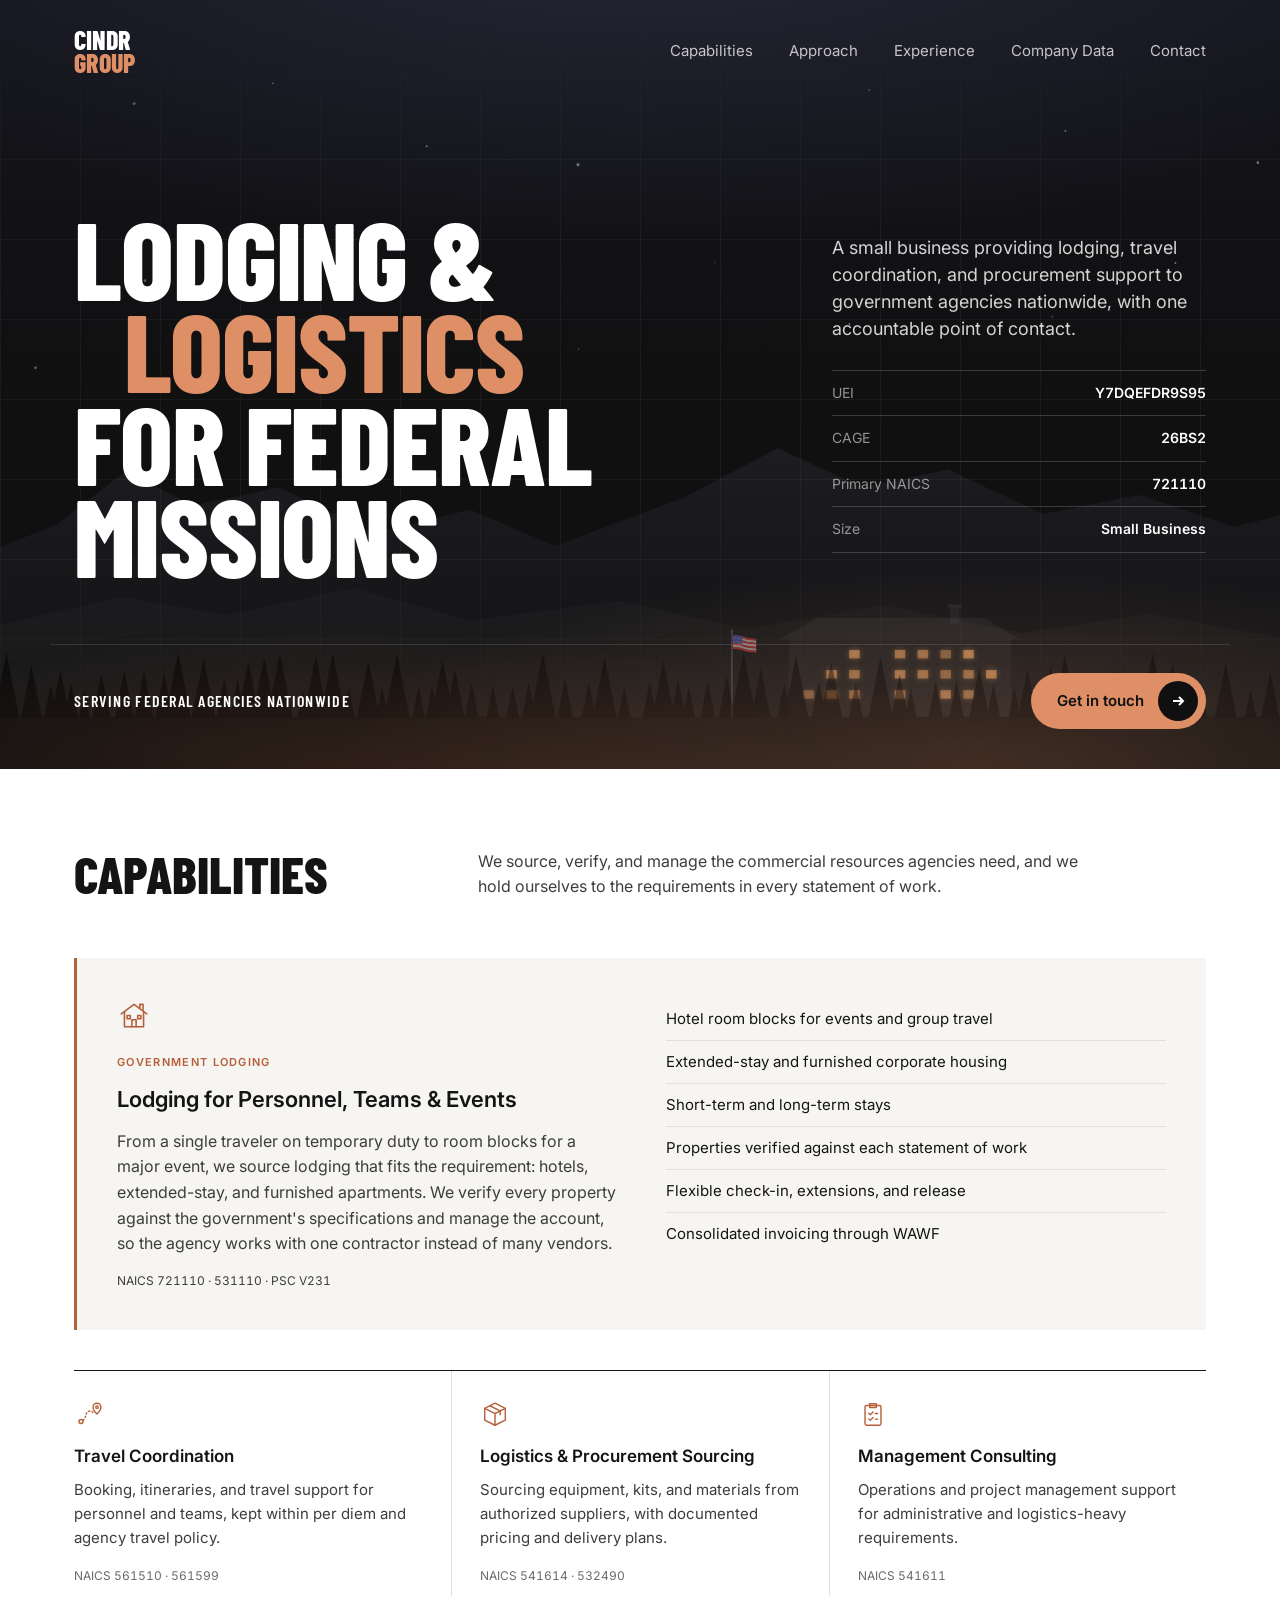
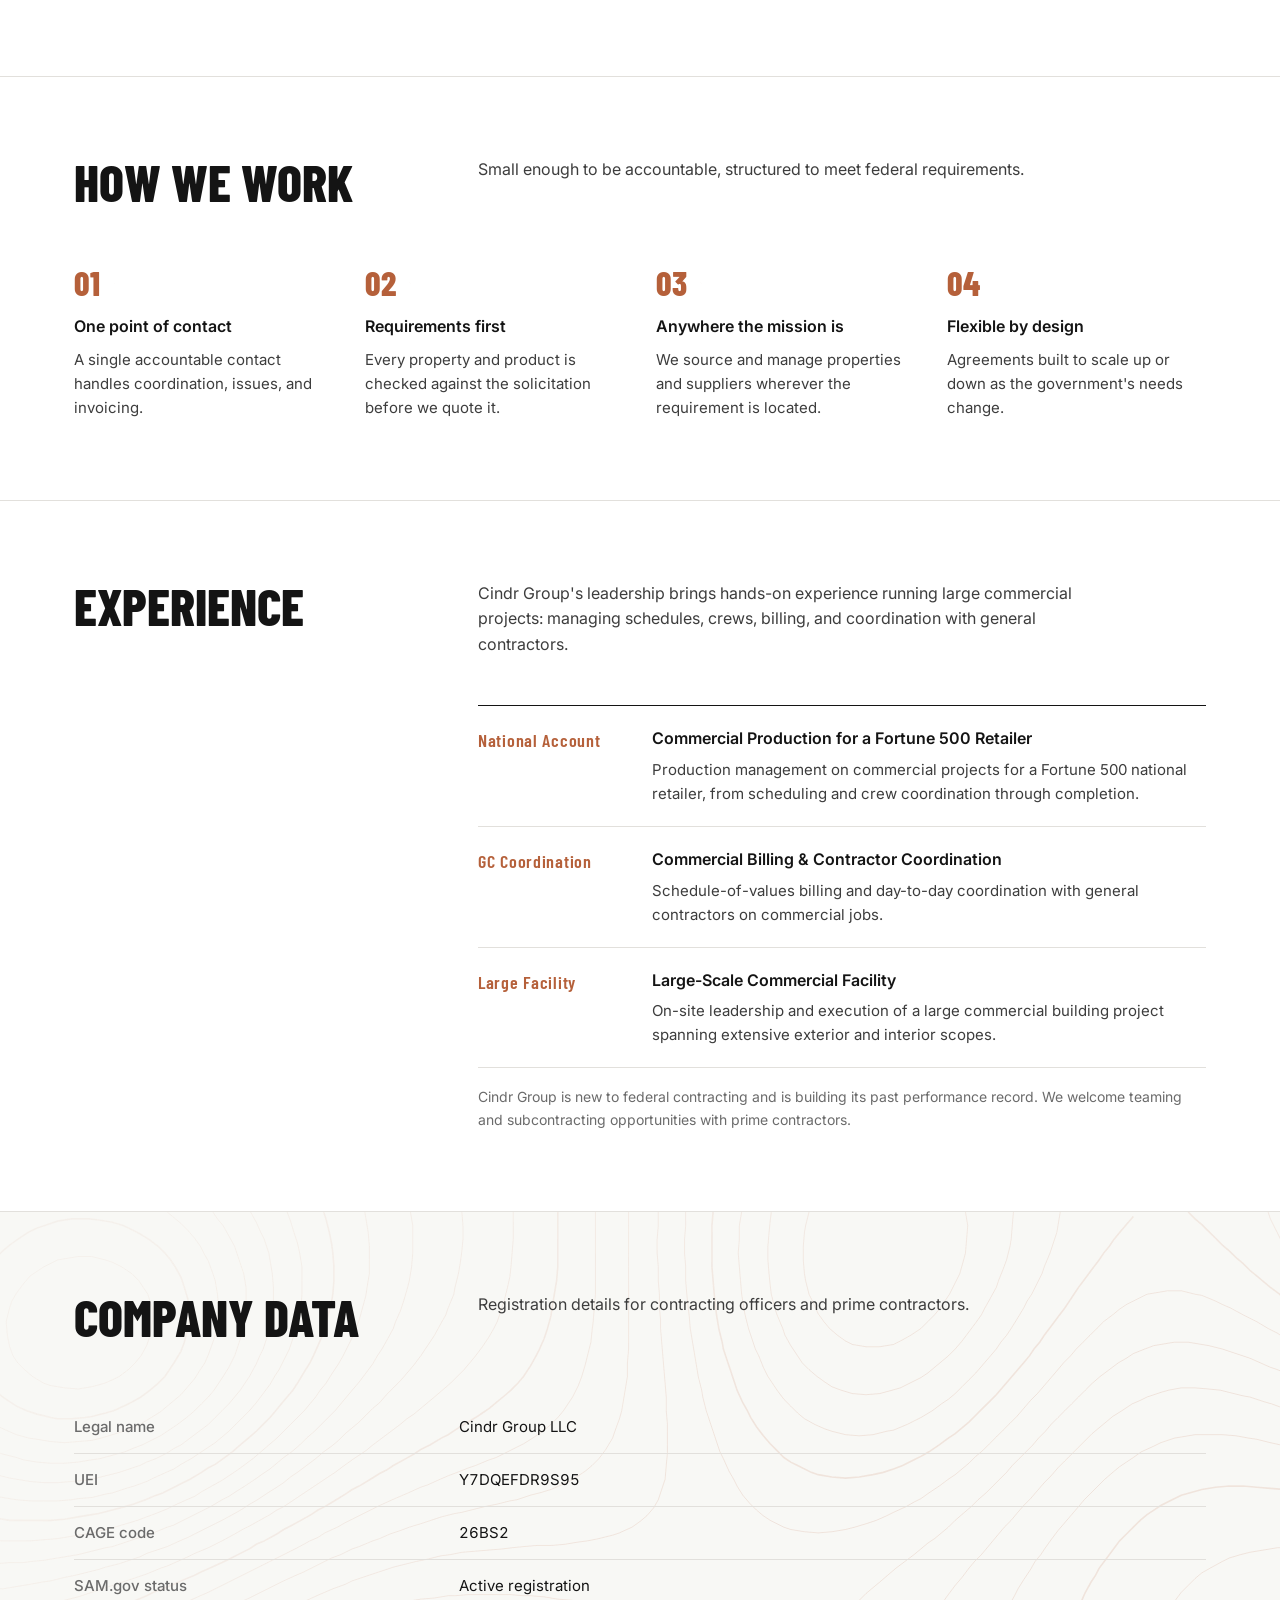
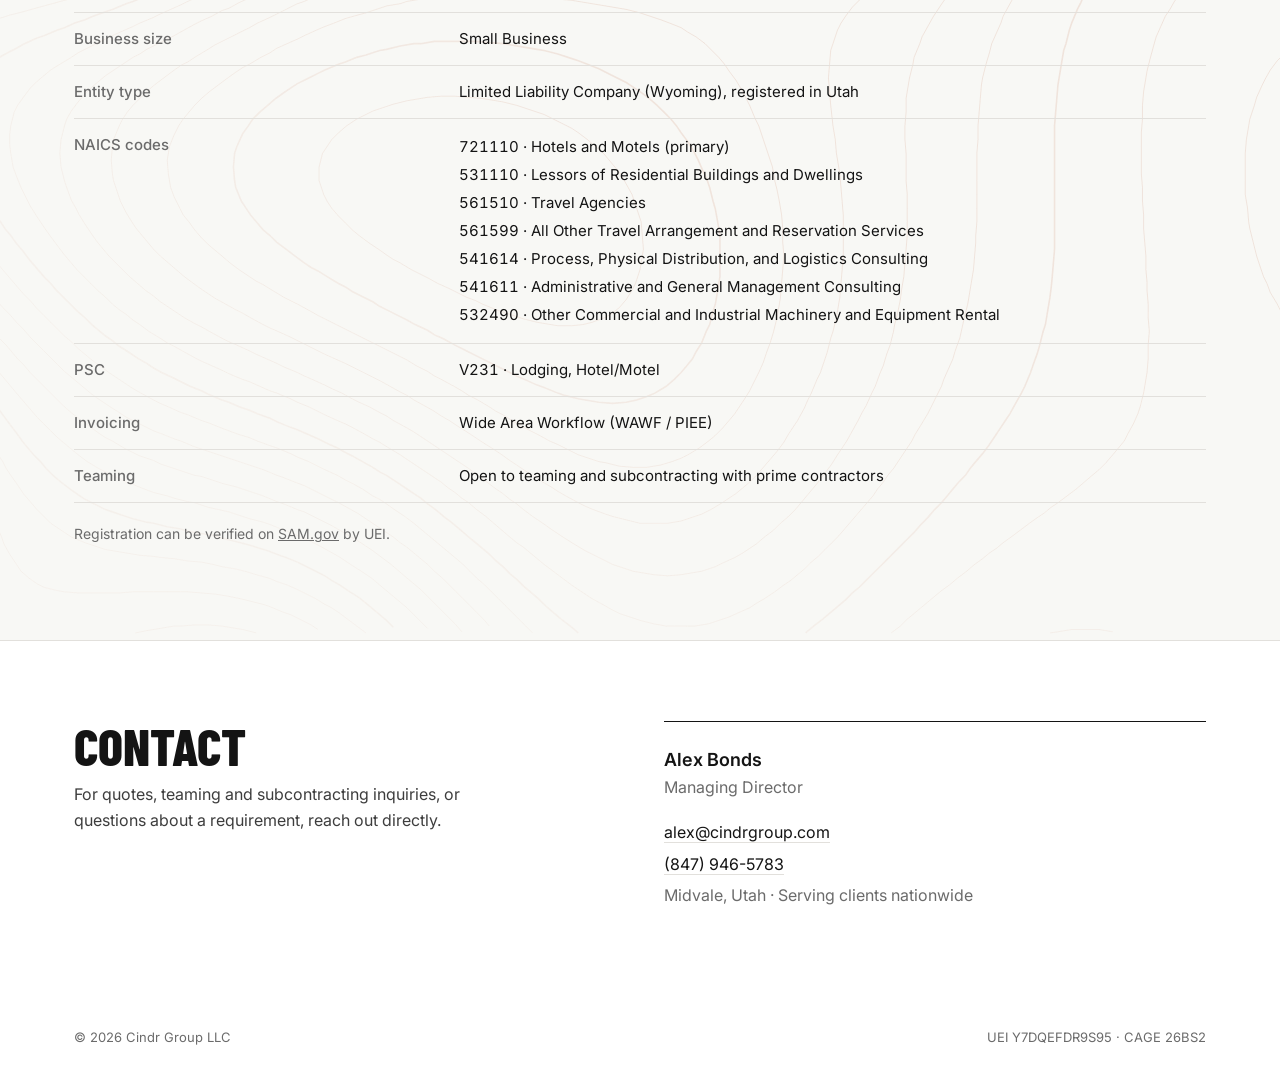
==== commit 53208af5: "Give the flag more color Co-Authored-By: Claude Opus 5.5 <noreply@anthropic.com> Claude-Session: htt" ====
--- a/index.html
+++ b/index.html
@@ -262,7 +262,7 @@
 
 <div class="bold" id="top">
   <svg class="sky" viewBox="0 0 1440 360" preserveAspectRatio="xMidYMin slice" aria-hidden="true" focusable="false"><circle class="tw" style="--tw:3.9s;--twd:-4.4s" cx="915.2" cy="76.5" r="0.8" fill="rgba(222,224,255,0.30)"/><circle class="tw" style="--tw:5.3s;--twd:-0.2s" cx="783.5" cy="223.5" r="0.6" fill="rgba(222,224,255,0.23)"/><circle class="tw" style="--tw:4.5s;--twd:-5.2s" cx="298.4" cy="239" r="1.1" fill="rgba(222,224,255,0.36)"/><circle class="tw" style="--tw:6.9s;--twd:-2.0s" cx="1082.3" cy="111.5" r="0.9" fill="rgba(222,224,255,0.33)"/><circle cx="149.8" cy="95.1" r="0.8" fill="rgba(222,224,255,0.42)"/><circle cx="1382.4" cy="168.4" r="1.1" fill="rgba(222,224,255,0.32)"/><circle class="tw" style="--tw:3.8s;--twd:-1.4s" cx="289.2" cy="88.1" r="1.3" fill="rgba(222,224,255,0.30)"/><circle cx="538.3" cy="124.5" r="0.8" fill="rgba(222,224,255,0.45)"/><circle class="tw" style="--tw:4.6s;--twd:-4.6s" cx="667.2" cy="140.2" r="1.3" fill="rgba(222,224,255,0.45)"/><circle class="tw" style="--tw:6.7s;--twd:-3.4s" cx="98.3" cy="283.7" r="0.8" fill="rgba(222,224,255,0.35)"/><circle class="tw" style="--tw:3.7s;--twd:-0.7s" cx="526.8" cy="329.3" r="0.7" fill="rgba(222,224,255,0.39)"/><circle class="tw" style="--tw:5.6s;--twd:-2.8s" cx="898.4" cy="275.9" r="0.9" fill="rgba(222,224,255,0.42)"/><circle class="tw" style="--tw:5.1s;--twd:-5.7s" cx="1071.2" cy="269.8" r="0.8" fill="rgba(222,224,255,0.26)"/><circle cx="1246.2" cy="138.5" r="1.1" fill="rgba(222,224,255,0.47)"/><circle class="tw" style="--tw:6.8s;--twd:-5.3s" cx="1311.4" cy="308.8" r="1.1" fill="rgba(222,224,255,0.33)"/><circle class="tw" style="--tw:5.2s;--twd:-2.4s" cx="205.2" cy="313.2" r="1.1" fill="rgba(222,224,255,0.41)"/><circle cx="667.7" cy="297.4" r="0.6" fill="rgba(222,224,255,0.37)"/><circle class="tw" style="--tw:4.1s;--twd:-5.0s" cx="391.3" cy="312.6" r="0.6" fill="rgba(222,224,255,0.51)"/><circle class="tw" style="--tw:6.1s;--twd:-3.3s" cx="407.4" cy="70.9" r="0.7" fill="rgba(222,224,255,0.43)"/><circle class="tw" style="--tw:6.3s;--twd:-3.6s" cx="441.3" cy="212.5" r="0.6" fill="rgba(222,224,255,0.32)"/><circle cx="1176" cy="224" r="0.8" fill="rgba(222,224,255,0.50)"/><circle class="tw" style="--tw:4.8s;--twd:-5.9s" cx="65.8" cy="166.3" r="0.9" fill="rgba(222,224,255,0.37)"/></svg>
-  <svg class="scene" viewBox="0 0 1440 420" preserveAspectRatio="xMidYMax slice" aria-hidden="true" focusable="false"><defs><linearGradient id="fadeFar" x1="0" y1="0" x2="0" y2="1"><stop offset="0" stop-color="rgb(150,150,205)" stop-opacity=".09"/><stop offset="1" stop-color="rgb(150,150,205)" stop-opacity="0"/></linearGradient><filter id="wglow" x="-50%" y="-50%" width="200%" height="200%"><feGaussianBlur stdDeviation="3"/></filter><filter id="eglow" x="-300%" y="-300%" width="700%" height="700%"><feGaussianBlur in="SourceGraphic" stdDeviation="2.2" result="b"/><feMerge><feMergeNode in="b"/><feMergeNode in="b"/><feMergeNode in="SourceGraphic"/></feMerge></filter></defs><path d="M0 420 L0 255 L90 222 L170 190 L235 140 L300 172 L380 155 L470 198 L560 176 L640 210 L760 165 L850 118 L930 155 L1010 138 L1100 180 L1190 162 L1280 192 L1360 172 L1440 196 L1440 420 Z" fill="url(#fadeFar)"/><path d="M0 420 L0 300 L120 284 L230 258 L330 275 L450 250 L560 280 L700 262 L820 288 L950 266 L1080 292 L1200 274 L1320 296 L1440 284 L1440 420 Z" fill="rgba(255,255,255,.022)"/><g class="embers" filter="url(#eglow)"><circle class="ember" cx="1018.3" cy="265" r="2.4" style="--dur:12.70s;--del:-1.06s;--dx:19px;--dy:-189px"/><circle class="ember" cx="1016.6" cy="265" r="1.7" style="--dur:10.69s;--del:-2.05s;--dx:10px;--dy:-151px"/><circle class="ember" cx="1016.3" cy="265" r="1.6" style="--dur:9.88s;--del:-0.85s;--dx:27px;--dy:-213px"/><circle class="ember" cx="1016.6" cy="265" r="2.3" style="--dur:10.68s;--del:-3.84s;--dx:-15px;--dy:-176px"/><circle class="ember" cx="1016.9" cy="265" r="2.2" style="--dur:12.13s;--del:-7.53s;--dx:29px;--dy:-196px"/><circle class="ember" cx="1017.9" cy="265" r="2.5" style="--dur:11.26s;--del:-3.17s;--dx:2px;--dy:-223px"/><circle class="ember" cx="1016.4" cy="265" r="2.2" style="--dur:9.34s;--del:-5.52s;--dx:10px;--dy:-170px"/><circle class="ember" cx="1015.2" cy="265" r="1.9" style="--dur:9.73s;--del:-7.94s;--dx:-6px;--dy:-224px"/><circle class="ember" cx="1014.9" cy="265" r="1.6" style="--dur:9.46s;--del:-2.61s;--dx:18px;--dy:-185px"/><circle class="ember" cx="1015.8" cy="265" r="1.9" style="--dur:12.28s;--del:-3.54s;--dx:1px;--dy:-208px"/><circle class="ember" cx="1015.5" cy="265" r="1.7" style="--dur:11.20s;--del:-8.78s;--dx:27px;--dy:-213px"/></g><rect x="1012" y="267" width="9" height="16" fill="rgba(255,255,255,.045)"/><rect x="1010" y="265" width="13" height="3" fill="rgba(255,255,255,.06)"/><path d="M852 298 L886 278 L1044 278 L1078 298 Z" fill="rgba(255,255,255,.045)"/><rect x="860" y="298" width="210" height="74" fill="rgba(255,255,255,.03)"/><g class="wins"><rect class="win" style="--d:3.88s" x="917" y="308" width="10" height="8" fill="rgba(240,166,100,0.53)"/><rect class="win" style="--d:4.34s" x="960" y="308" width="10" height="8" fill="rgba(240,166,100,0.49)"/><rect class="win" style="--d:4.45s" x="981.5" y="308" width="10" height="8" fill="rgba(240,166,100,0.48)"/><rect class="win" style="--d:4.71s" x="1003" y="308" width="10" height="8" fill="rgba(240,166,100,0.36)"/><rect class="win" style="--d:3.95s" x="1024.5" y="308" width="10" height="8" fill="rgba(240,166,100,0.58)"/><rect class="win win-late" style="--d:3.27s;--ld:12s" x="895.5" y="327" width="10" height="8" fill="rgba(240,166,100,0.52)"/><rect class="win win-late" style="--d:1.50s;--ld:23s" x="917" y="327" width="10" height="8" fill="rgba(240,166,100,0.45)"/><rect class="win" style="--d:2.56s" x="960" y="327" width="10" height="8" fill="rgba(240,166,100,0.52)"/><rect class="win" style="--d:3.69s" x="981.5" y="327" width="10" height="8" fill="rgba(240,166,100,0.48)"/><rect class="win" style="--d:3.00s" x="1003" y="327" width="10" height="8" fill="rgba(240,166,100,0.40)"/><rect class="win" style="--d:3.05s" x="1024.5" y="327" width="10" height="8" fill="rgba(240,166,100,0.46)"/><rect class="win" style="--d:1.93s" x="1046" y="327" width="10" height="8" fill="rgba(240,166,100,0.56)"/><rect class="win" style="--d:1.88s" x="874" y="346" width="10" height="8" fill="rgba(240,166,100,0.34)"/><rect class="win" style="--d:1.43s" x="895.5" y="346" width="10" height="8" fill="rgba(240,166,100,0.50)"/><rect class="win win-late" style="--d:2.27s;--ld:34s" x="917" y="346" width="10" height="8" fill="rgba(240,166,100,0.38)"/><rect class="win" style="--d:2.37s" x="960" y="346" width="10" height="8" fill="rgba(240,166,100,0.45)"/><rect class="win" style="--d:0.87s" x="1003" y="346" width="10" height="8" fill="rgba(240,166,100,0.50)"/><rect class="win win-late" style="--d:1.25s;--ld:45s" x="1024.5" y="346" width="10" height="8" fill="rgba(240,166,100,0.44)"/></g><g class="wins" filter="url(#wglow)" opacity=".7"><rect class="win" style="--d:3.88s" x="917" y="308" width="10" height="8" fill="rgba(240,166,100,0.53)"/><rect class="win" style="--d:4.34s" x="960" y="308" width="10" height="8" fill="rgba(240,166,100,0.49)"/><rect class="win" style="--d:4.45s" x="981.5" y="308" width="10" height="8" fill="rgba(240,166,100,0.48)"/><rect class="win" style="--d:4.71s" x="1003" y="308" width="10" height="8" fill="rgba(240,166,100,0.36)"/><rect class="win" style="--d:3.95s" x="1024.5" y="308" width="10" height="8" fill="rgba(240,166,100,0.58)"/><rect class="win win-late" style="--d:3.27s;--ld:12s" x="895.5" y="327" width="10" height="8" fill="rgba(240,166,100,0.52)"/><rect class="win win-late" style="--d:1.50s;--ld:23s" x="917" y="327" width="10" height="8" fill="rgba(240,166,100,0.45)"/><rect class="win" style="--d:2.56s" x="960" y="327" width="10" height="8" fill="rgba(240,166,100,0.52)"/><rect class="win" style="--d:3.69s" x="981.5" y="327" width="10" height="8" fill="rgba(240,166,100,0.48)"/><rect class="win" style="--d:3.00s" x="1003" y="327" width="10" height="8" fill="rgba(240,166,100,0.40)"/><rect class="win" style="--d:3.05s" x="1024.5" y="327" width="10" height="8" fill="rgba(240,166,100,0.46)"/><rect class="win" style="--d:1.93s" x="1046" y="327" width="10" height="8" fill="rgba(240,166,100,0.56)"/><rect class="win" style="--d:1.88s" x="874" y="346" width="10" height="8" fill="rgba(240,166,100,0.34)"/><rect class="win" style="--d:1.43s" x="895.5" y="346" width="10" height="8" fill="rgba(240,166,100,0.50)"/><rect class="win win-late" style="--d:2.27s;--ld:34s" x="917" y="346" width="10" height="8" fill="rgba(240,166,100,0.38)"/><rect class="win" style="--d:2.37s" x="960" y="346" width="10" height="8" fill="rgba(240,166,100,0.45)"/><rect class="win" style="--d:0.87s" x="1003" y="346" width="10" height="8" fill="rgba(240,166,100,0.50)"/><rect class="win win-late" style="--d:1.25s;--ld:45s" x="1024.5" y="346" width="10" height="8" fill="rgba(240,166,100,0.44)"/></g><g class="flag"><rect x="806" y="291" width="1.2" height="81" fill="rgba(255,255,255,.12)"/><circle cx="806.6" cy="290" r="1.2" fill="rgba(255,255,255,.15)"/><path d="M807.5 294.0 L808.9 294.1 L810.2 294.3 L811.6 294.6 L813.0 294.8 L814.4 295.0 L815.8 295.1 L817.1 295.1 L818.5 295.2 L819.9 295.3 L821.2 295.6 L822.6 296.1 L824.0 296.8 L825.4 297.6 L826.8 298.3 L828.1 299.0 L829.5 299.5 L829.5 301.4 L828.1 301.0 L826.8 300.3 L825.4 299.6 L824.0 298.8 L822.6 298.1 L821.2 297.6 L819.9 297.3 L818.5 297.2 L817.1 297.1 L815.8 297.0 L814.4 296.9 L813.0 296.8 L811.6 296.5 L810.2 296.3 L808.9 296.1 L807.5 296.0 Z" fill="rgba(160,70,66,.30)"><animate attributeName="d" dur="7s" repeatCount="indefinite" values="M807.5 294.0 L808.9 294.1 L810.2 294.3 L811.6 294.6 L813.0 294.8 L814.4 295.0 L815.8 295.1 L817.1 295.1 L818.5 295.2 L819.9 295.3 L821.2 295.6 L822.6 296.1 L824.0 296.8 L825.4 297.6 L826.8 298.3 L828.1 299.0 L829.5 299.5 L829.5 301.4 L828.1 301.0 L826.8 300.3 L825.4 299.6 L824.0 298.8 L822.6 298.1 L821.2 297.6 L819.9 297.3 L818.5 297.2 L817.1 297.1 L815.8 297.0 L814.4 296.9 L813.0 296.8 L811.6 296.5 L810.2 296.3 L808.9 296.1 L807.5 296.0 Z;M807.5 294.0 L808.9 294.0 L810.2 294.1 L811.6 294.2 L813.0 294.3 L814.4 294.6 L815.8 295.0 L817.1 295.5 L818.5 296.0 L819.9 296.5 L821.2 296.8 L822.6 297.0 L824.0 297.0 L825.4 297.0 L826.8 297.0 L828.1 297.2 L829.5 297.5 L829.5 299.5 L828.1 299.1 L826.8 299.0 L825.4 299.0 L824.0 299.0 L822.6 299.0 L821.2 298.8 L819.9 298.4 L818.5 298.0 L817.1 297.5 L815.8 297.0 L814.4 296.6 L813.0 296.3 L811.6 296.2 L810.2 296.1 L808.9 296.0 L807.5 296.0 Z;M807.5 294.0 L808.9 294.1 L810.2 294.3 L811.6 294.6 L813.0 294.8 L814.4 295.0 L815.8 295.1 L817.1 295.1 L818.5 295.2 L819.9 295.3 L821.2 295.6 L822.6 296.1 L824.0 296.8 L825.4 297.6 L826.8 298.3 L828.1 299.0 L829.5 299.5 L829.5 301.4 L828.1 301.0 L826.8 300.3 L825.4 299.6 L824.0 298.8 L822.6 298.1 L821.2 297.6 L819.9 297.3 L818.5 297.2 L817.1 297.1 L815.8 297.0 L814.4 296.9 L813.0 296.8 L811.6 296.5 L810.2 296.3 L808.9 296.1 L807.5 296.0 Z" calcMode="spline" keySplines=".45 0 .55 1;.45 0 .55 1"/></path><path d="M807.5 295.9 L808.9 296.0 L810.2 296.2 L811.6 296.4 L813.0 296.6 L814.4 296.8 L815.8 296.9 L817.1 297.0 L818.5 297.0 L819.9 297.2 L821.2 297.5 L822.6 298.0 L824.0 298.7 L825.4 299.4 L826.8 300.2 L828.1 300.9 L829.5 301.3 L829.5 303.3 L828.1 302.8 L826.8 302.2 L825.4 301.4 L824.0 300.6 L822.6 300.0 L821.2 299.5 L819.9 299.2 L818.5 299.0 L817.1 299.0 L815.8 298.9 L814.4 298.8 L813.0 298.6 L811.6 298.4 L810.2 298.1 L808.9 297.9 L807.5 297.8 Z" fill="rgba(235,228,220,.14)"><animate attributeName="d" dur="7s" repeatCount="indefinite" values="M807.5 295.9 L808.9 296.0 L810.2 296.2 L811.6 296.4 L813.0 296.6 L814.4 296.8 L815.8 296.9 L817.1 297.0 L818.5 297.0 L819.9 297.2 L821.2 297.5 L822.6 298.0 L824.0 298.7 L825.4 299.4 L826.8 300.2 L828.1 300.9 L829.5 301.3 L829.5 303.3 L828.1 302.8 L826.8 302.2 L825.4 301.4 L824.0 300.6 L822.6 300.0 L821.2 299.5 L819.9 299.2 L818.5 299.0 L817.1 299.0 L815.8 298.9 L814.4 298.8 L813.0 298.6 L811.6 298.4 L810.2 298.1 L808.9 297.9 L807.5 297.8 Z;M807.5 295.9 L808.9 295.9 L810.2 295.9 L811.6 296.0 L813.0 296.2 L814.4 296.5 L815.8 296.9 L817.1 297.3 L818.5 297.9 L819.9 298.3 L821.2 298.7 L822.6 298.8 L824.0 298.9 L825.4 298.9 L826.8 298.9 L828.1 299.0 L829.5 299.4 L829.5 301.4 L828.1 301.0 L826.8 300.9 L825.4 300.8 L824.0 300.9 L822.6 300.8 L821.2 300.6 L819.9 300.3 L818.5 299.8 L817.1 299.3 L815.8 298.8 L814.4 298.4 L813.0 298.2 L811.6 298.0 L810.2 297.9 L808.9 297.9 L807.5 297.8 Z;M807.5 295.9 L808.9 296.0 L810.2 296.2 L811.6 296.4 L813.0 296.6 L814.4 296.8 L815.8 296.9 L817.1 297.0 L818.5 297.0 L819.9 297.2 L821.2 297.5 L822.6 298.0 L824.0 298.7 L825.4 299.4 L826.8 300.2 L828.1 300.9 L829.5 301.3 L829.5 303.3 L828.1 302.8 L826.8 302.2 L825.4 301.4 L824.0 300.6 L822.6 300.0 L821.2 299.5 L819.9 299.2 L818.5 299.0 L817.1 299.0 L815.8 298.9 L814.4 298.8 L813.0 298.6 L811.6 298.4 L810.2 298.1 L808.9 297.9 L807.5 297.8 Z" calcMode="spline" keySplines=".45 0 .55 1;.45 0 .55 1"/></path><path d="M807.5 297.7 L808.9 297.8 L810.2 298.0 L811.6 298.3 L813.0 298.5 L814.4 298.7 L815.8 298.8 L817.1 298.8 L818.5 298.9 L819.9 299.1 L821.2 299.4 L822.6 299.9 L824.0 300.5 L825.4 301.3 L826.8 302.1 L828.1 302.7 L829.5 303.2 L829.5 305.1 L828.1 304.7 L826.8 304.0 L825.4 303.3 L824.0 302.5 L822.6 301.8 L821.2 301.3 L819.9 301.0 L818.5 300.9 L817.1 300.8 L815.8 300.8 L814.4 300.7 L813.0 300.5 L811.6 300.2 L810.2 300.0 L808.9 299.8 L807.5 299.7 Z" fill="rgba(160,70,66,.30)"><animate attributeName="d" dur="7s" repeatCount="indefinite" values="M807.5 297.7 L808.9 297.8 L810.2 298.0 L811.6 298.3 L813.0 298.5 L814.4 298.7 L815.8 298.8 L817.1 298.8 L818.5 298.9 L819.9 299.1 L821.2 299.4 L822.6 299.9 L824.0 300.5 L825.4 301.3 L826.8 302.1 L828.1 302.7 L829.5 303.2 L829.5 305.1 L828.1 304.7 L826.8 304.0 L825.4 303.3 L824.0 302.5 L822.6 301.8 L821.2 301.3 L819.9 301.0 L818.5 300.9 L817.1 300.8 L815.8 300.8 L814.4 300.7 L813.0 300.5 L811.6 300.2 L810.2 300.0 L808.9 299.8 L807.5 299.7 Z;M807.5 297.7 L808.9 297.8 L810.2 297.8 L811.6 297.9 L813.0 298.1 L814.4 298.3 L815.8 298.7 L817.1 299.2 L818.5 299.7 L819.9 300.2 L821.2 300.5 L822.6 300.7 L824.0 300.8 L825.4 300.7 L826.8 300.7 L828.1 300.9 L829.5 301.3 L829.5 303.2 L828.1 302.9 L826.8 302.7 L825.4 302.7 L824.0 302.7 L822.6 302.7 L821.2 302.5 L819.9 302.1 L818.5 301.7 L817.1 301.2 L815.8 300.7 L814.4 300.3 L813.0 300.0 L811.6 299.9 L810.2 299.8 L808.9 299.7 L807.5 299.7 Z;M807.5 297.7 L808.9 297.8 L810.2 298.0 L811.6 298.3 L813.0 298.5 L814.4 298.7 L815.8 298.8 L817.1 298.8 L818.5 298.9 L819.9 299.1 L821.2 299.4 L822.6 299.9 L824.0 300.5 L825.4 301.3 L826.8 302.1 L828.1 302.7 L829.5 303.2 L829.5 305.1 L828.1 304.7 L826.8 304.0 L825.4 303.3 L824.0 302.5 L822.6 301.8 L821.2 301.3 L819.9 301.0 L818.5 300.9 L817.1 300.8 L815.8 300.8 L814.4 300.7 L813.0 300.5 L811.6 300.2 L810.2 300.0 L808.9 299.8 L807.5 299.7 Z" calcMode="spline" keySplines=".45 0 .55 1;.45 0 .55 1"/></path><path d="M807.5 299.6 L808.9 299.7 L810.2 299.9 L811.6 300.1 L813.0 300.4 L814.4 300.5 L815.8 300.6 L817.1 300.7 L818.5 300.8 L819.9 300.9 L821.2 301.2 L822.6 301.7 L824.0 302.4 L825.4 303.1 L826.8 303.9 L828.1 304.6 L829.5 305.0 L829.5 307.0 L828.1 306.6 L826.8 305.9 L825.4 305.1 L824.0 304.4 L822.6 303.7 L821.2 303.2 L819.9 302.9 L818.5 302.7 L817.1 302.7 L815.8 302.6 L814.4 302.5 L813.0 302.3 L811.6 302.1 L810.2 301.9 L808.9 301.6 L807.5 301.5 Z" fill="rgba(235,228,220,.14)"><animate attributeName="d" dur="7s" repeatCount="indefinite" values="M807.5 299.6 L808.9 299.7 L810.2 299.9 L811.6 300.1 L813.0 300.4 L814.4 300.5 L815.8 300.6 L817.1 300.7 L818.5 300.8 L819.9 300.9 L821.2 301.2 L822.6 301.7 L824.0 302.4 L825.4 303.1 L826.8 303.9 L828.1 304.6 L829.5 305.0 L829.5 307.0 L828.1 306.6 L826.8 305.9 L825.4 305.1 L824.0 304.4 L822.6 303.7 L821.2 303.2 L819.9 302.9 L818.5 302.7 L817.1 302.7 L815.8 302.6 L814.4 302.5 L813.0 302.3 L811.6 302.1 L810.2 301.9 L808.9 301.6 L807.5 301.5 Z;M807.5 299.6 L808.9 299.6 L810.2 299.7 L811.6 299.7 L813.0 299.9 L814.4 300.2 L815.8 300.6 L817.1 301.1 L818.5 301.6 L819.9 302.0 L821.2 302.4 L822.6 302.6 L824.0 302.6 L825.4 302.6 L826.8 302.6 L828.1 302.7 L829.5 303.1 L829.5 305.1 L828.1 304.7 L826.8 304.6 L825.4 304.6 L824.0 304.6 L822.6 304.5 L821.2 304.3 L819.9 304.0 L818.5 303.5 L817.1 303.0 L815.8 302.6 L814.4 302.2 L813.0 301.9 L811.6 301.7 L810.2 301.6 L808.9 301.6 L807.5 301.5 Z;M807.5 299.6 L808.9 299.7 L810.2 299.9 L811.6 300.1 L813.0 300.4 L814.4 300.5 L815.8 300.6 L817.1 300.7 L818.5 300.8 L819.9 300.9 L821.2 301.2 L822.6 301.7 L824.0 302.4 L825.4 303.1 L826.8 303.9 L828.1 304.6 L829.5 305.0 L829.5 307.0 L828.1 306.6 L826.8 305.9 L825.4 305.1 L824.0 304.4 L822.6 303.7 L821.2 303.2 L819.9 302.9 L818.5 302.7 L817.1 302.7 L815.8 302.6 L814.4 302.5 L813.0 302.3 L811.6 302.1 L810.2 301.9 L808.9 301.6 L807.5 301.5 Z" calcMode="spline" keySplines=".45 0 .55 1;.45 0 .55 1"/></path><path d="M807.5 301.4 L808.9 301.5 L810.2 301.7 L811.6 302.0 L813.0 302.2 L814.4 302.4 L815.8 302.5 L817.1 302.5 L818.5 302.6 L819.9 302.8 L821.2 303.1 L822.6 303.6 L824.0 304.2 L825.4 305.0 L826.8 305.8 L828.1 306.4 L829.5 306.9 L829.5 308.9 L828.1 308.4 L826.8 307.8 L825.4 307.0 L824.0 306.2 L822.6 305.5 L821.2 305.1 L819.9 304.7 L818.5 304.6 L817.1 304.5 L815.8 304.5 L814.4 304.4 L813.0 304.2 L811.6 304.0 L810.2 303.7 L808.9 303.5 L807.5 303.4 Z" fill="rgba(160,70,66,.30)"><animate attributeName="d" dur="7s" repeatCount="indefinite" values="M807.5 301.4 L808.9 301.5 L810.2 301.7 L811.6 302.0 L813.0 302.2 L814.4 302.4 L815.8 302.5 L817.1 302.5 L818.5 302.6 L819.9 302.8 L821.2 303.1 L822.6 303.6 L824.0 304.2 L825.4 305.0 L826.8 305.8 L828.1 306.4 L829.5 306.9 L829.5 308.9 L828.1 308.4 L826.8 307.8 L825.4 307.0 L824.0 306.2 L822.6 305.5 L821.2 305.1 L819.9 304.7 L818.5 304.6 L817.1 304.5 L815.8 304.5 L814.4 304.4 L813.0 304.2 L811.6 304.0 L810.2 303.7 L808.9 303.5 L807.5 303.4 Z;M807.5 301.4 L808.9 301.5 L810.2 301.5 L811.6 301.6 L813.0 301.8 L814.4 302.0 L815.8 302.4 L817.1 302.9 L818.5 303.4 L819.9 303.9 L821.2 304.2 L822.6 304.4 L824.0 304.5 L825.4 304.4 L826.8 304.4 L828.1 304.6 L829.5 305.0 L829.5 307.0 L828.1 306.6 L826.8 306.4 L825.4 306.4 L824.0 306.4 L822.6 306.4 L821.2 306.2 L819.9 305.9 L818.5 305.4 L817.1 304.9 L815.8 304.4 L814.4 304.0 L813.0 303.7 L811.6 303.6 L810.2 303.5 L808.9 303.4 L807.5 303.4 Z;M807.5 301.4 L808.9 301.5 L810.2 301.7 L811.6 302.0 L813.0 302.2 L814.4 302.4 L815.8 302.5 L817.1 302.5 L818.5 302.6 L819.9 302.8 L821.2 303.1 L822.6 303.6 L824.0 304.2 L825.4 305.0 L826.8 305.8 L828.1 306.4 L829.5 306.9 L829.5 308.9 L828.1 308.4 L826.8 307.8 L825.4 307.0 L824.0 306.2 L822.6 305.5 L821.2 305.1 L819.9 304.7 L818.5 304.6 L817.1 304.5 L815.8 304.5 L814.4 304.4 L813.0 304.2 L811.6 304.0 L810.2 303.7 L808.9 303.5 L807.5 303.4 Z" calcMode="spline" keySplines=".45 0 .55 1;.45 0 .55 1"/></path><path d="M807.5 303.3 L808.9 303.4 L810.2 303.6 L811.6 303.8 L813.0 304.1 L814.4 304.2 L815.8 304.3 L817.1 304.4 L818.5 304.5 L819.9 304.6 L821.2 304.9 L822.6 305.4 L824.0 306.1 L825.4 306.9 L826.8 307.6 L828.1 308.3 L829.5 308.7 L829.5 310.7 L828.1 310.3 L826.8 309.6 L825.4 308.8 L824.0 308.1 L822.6 307.4 L821.2 306.9 L819.9 306.6 L818.5 306.4 L817.1 306.4 L815.8 306.3 L814.4 306.2 L813.0 306.0 L811.6 305.8 L810.2 305.6 L808.9 305.4 L807.5 305.3 Z" fill="rgba(235,228,220,.14)"><animate attributeName="d" dur="7s" repeatCount="indefinite" values="M807.5 303.3 L808.9 303.4 L810.2 303.6 L811.6 303.8 L813.0 304.1 L814.4 304.2 L815.8 304.3 L817.1 304.4 L818.5 304.5 L819.9 304.6 L821.2 304.9 L822.6 305.4 L824.0 306.1 L825.4 306.9 L826.8 307.6 L828.1 308.3 L829.5 308.7 L829.5 310.7 L828.1 310.3 L826.8 309.6 L825.4 308.8 L824.0 308.1 L822.6 307.4 L821.2 306.9 L819.9 306.6 L818.5 306.4 L817.1 306.4 L815.8 306.3 L814.4 306.2 L813.0 306.0 L811.6 305.8 L810.2 305.6 L808.9 305.4 L807.5 305.3 Z;M807.5 303.3 L808.9 303.3 L810.2 303.4 L811.6 303.5 L813.0 303.6 L814.4 303.9 L815.8 304.3 L817.1 304.8 L818.5 305.3 L819.9 305.7 L821.2 306.1 L822.6 306.3 L824.0 306.3 L825.4 306.3 L826.8 306.3 L828.1 306.5 L829.5 306.8 L829.5 308.8 L828.1 308.4 L826.8 308.3 L825.4 308.3 L824.0 308.3 L822.6 308.3 L821.2 308.1 L819.9 307.7 L818.5 307.3 L817.1 306.7 L815.8 306.3 L814.4 305.9 L813.0 305.6 L811.6 305.4 L810.2 305.4 L808.9 305.3 L807.5 305.3 Z;M807.5 303.3 L808.9 303.4 L810.2 303.6 L811.6 303.8 L813.0 304.1 L814.4 304.2 L815.8 304.3 L817.1 304.4 L818.5 304.5 L819.9 304.6 L821.2 304.9 L822.6 305.4 L824.0 306.1 L825.4 306.9 L826.8 307.6 L828.1 308.3 L829.5 308.7 L829.5 310.7 L828.1 310.3 L826.8 309.6 L825.4 308.8 L824.0 308.1 L822.6 307.4 L821.2 306.9 L819.9 306.6 L818.5 306.4 L817.1 306.4 L815.8 306.3 L814.4 306.2 L813.0 306.0 L811.6 305.8 L810.2 305.6 L808.9 305.4 L807.5 305.3 Z" calcMode="spline" keySplines=".45 0 .55 1;.45 0 .55 1"/></path><path d="M807.5 305.1 L808.9 305.2 L810.2 305.4 L811.6 305.7 L813.0 305.9 L814.4 306.1 L815.8 306.2 L817.1 306.3 L818.5 306.3 L819.9 306.5 L821.2 306.8 L822.6 307.3 L824.0 307.9 L825.4 308.7 L826.8 309.5 L828.1 310.1 L829.5 310.6 L829.5 312.6 L828.1 312.1 L826.8 311.5 L825.4 310.7 L824.0 309.9 L822.6 309.3 L821.2 308.8 L819.9 308.5 L818.5 308.3 L817.1 308.2 L815.8 308.2 L814.4 308.1 L813.0 307.9 L811.6 307.7 L810.2 307.4 L808.9 307.2 L807.5 307.1 Z" fill="rgba(160,70,66,.30)"><animate attributeName="d" dur="7s" repeatCount="indefinite" values="M807.5 305.1 L808.9 305.2 L810.2 305.4 L811.6 305.7 L813.0 305.9 L814.4 306.1 L815.8 306.2 L817.1 306.3 L818.5 306.3 L819.9 306.5 L821.2 306.8 L822.6 307.3 L824.0 307.9 L825.4 308.7 L826.8 309.5 L828.1 310.1 L829.5 310.6 L829.5 312.6 L828.1 312.1 L826.8 311.5 L825.4 310.7 L824.0 309.9 L822.6 309.3 L821.2 308.8 L819.9 308.5 L818.5 308.3 L817.1 308.2 L815.8 308.2 L814.4 308.1 L813.0 307.9 L811.6 307.7 L810.2 307.4 L808.9 307.2 L807.5 307.1 Z;M807.5 305.1 L808.9 305.2 L810.2 305.2 L811.6 305.3 L813.0 305.5 L814.4 305.8 L815.8 306.1 L817.1 306.6 L818.5 307.1 L819.9 307.6 L821.2 307.9 L822.6 308.1 L824.0 308.2 L825.4 308.2 L826.8 308.2 L828.1 308.3 L829.5 308.7 L829.5 310.7 L828.1 310.3 L826.8 310.1 L825.4 310.1 L824.0 310.2 L822.6 310.1 L821.2 309.9 L819.9 309.6 L818.5 309.1 L817.1 308.6 L815.8 308.1 L814.4 307.7 L813.0 307.5 L811.6 307.3 L810.2 307.2 L808.9 307.2 L807.5 307.1 Z;M807.5 305.1 L808.9 305.2 L810.2 305.4 L811.6 305.7 L813.0 305.9 L814.4 306.1 L815.8 306.2 L817.1 306.3 L818.5 306.3 L819.9 306.5 L821.2 306.8 L822.6 307.3 L824.0 307.9 L825.4 308.7 L826.8 309.5 L828.1 310.1 L829.5 310.6 L829.5 312.6 L828.1 312.1 L826.8 311.5 L825.4 310.7 L824.0 309.9 L822.6 309.3 L821.2 308.8 L819.9 308.5 L818.5 308.3 L817.1 308.2 L815.8 308.2 L814.4 308.1 L813.0 307.9 L811.6 307.7 L810.2 307.4 L808.9 307.2 L807.5 307.1 Z" calcMode="spline" keySplines=".45 0 .55 1;.45 0 .55 1"/></path><path d="M807.5 294.0 L808.1 294.0 L808.7 294.1 L809.2 294.1 L809.8 294.2 L810.4 294.3 L811.0 294.4 L811.5 294.5 L812.1 294.6 L812.7 294.7 L813.3 294.8 L813.9 294.9 L814.4 295.0 L815.0 295.0 L815.6 295.1 L816.2 295.1 L816.7 295.1 L816.7 302.5 L816.2 302.5 L815.6 302.5 L815.0 302.4 L814.4 302.4 L813.9 302.3 L813.3 302.3 L812.7 302.2 L812.1 302.1 L811.5 302.0 L811.0 301.9 L810.4 301.8 L809.8 301.7 L809.2 301.6 L808.7 301.5 L808.1 301.5 L807.5 301.4 Z" fill="rgba(62,70,118,.46)"><animate attributeName="d" dur="7s" repeatCount="indefinite" values="M807.5 294.0 L808.1 294.0 L808.7 294.1 L809.2 294.1 L809.8 294.2 L810.4 294.3 L811.0 294.4 L811.5 294.5 L812.1 294.6 L812.7 294.7 L813.3 294.8 L813.9 294.9 L814.4 295.0 L815.0 295.0 L815.6 295.1 L816.2 295.1 L816.7 295.1 L816.7 302.5 L816.2 302.5 L815.6 302.5 L815.0 302.4 L814.4 302.4 L813.9 302.3 L813.3 302.3 L812.7 302.2 L812.1 302.1 L811.5 302.0 L811.0 301.9 L810.4 301.8 L809.8 301.7 L809.2 301.6 L808.7 301.5 L808.1 301.5 L807.5 301.4 Z;M807.5 294.0 L808.1 294.0 L808.7 294.0 L809.2 294.1 L809.8 294.1 L810.4 294.1 L811.0 294.1 L811.5 294.2 L812.1 294.2 L812.7 294.3 L813.3 294.4 L813.9 294.5 L814.4 294.6 L815.0 294.8 L815.6 295.0 L816.2 295.1 L816.7 295.3 L816.7 302.8 L816.2 302.6 L815.6 302.4 L815.0 302.2 L814.4 302.1 L813.9 301.9 L813.3 301.8 L812.7 301.7 L812.1 301.7 L811.5 301.6 L811.0 301.6 L810.4 301.5 L809.8 301.5 L809.2 301.5 L808.7 301.5 L808.1 301.4 L807.5 301.4 Z;M807.5 294.0 L808.1 294.0 L808.7 294.1 L809.2 294.1 L809.8 294.2 L810.4 294.3 L811.0 294.4 L811.5 294.5 L812.1 294.6 L812.7 294.7 L813.3 294.8 L813.9 294.9 L814.4 295.0 L815.0 295.0 L815.6 295.1 L816.2 295.1 L816.7 295.1 L816.7 302.5 L816.2 302.5 L815.6 302.5 L815.0 302.4 L814.4 302.4 L813.9 302.3 L813.3 302.3 L812.7 302.2 L812.1 302.1 L811.5 302.0 L811.0 301.9 L810.4 301.8 L809.8 301.7 L809.2 301.6 L808.7 301.5 L808.1 301.5 L807.5 301.4 Z" calcMode="spline" keySplines=".45 0 .55 1;.45 0 .55 1"/></path></g><path d="M-18.5 372 L-10 329.7 L-1.5 372 Z M-4.5 372 L7.4 312.7 L19.3 372 Z M14.5 372 L23.4 327.7 L32.2 372 Z M34.7 372 L41.2 339.4 L47.7 372 Z M48.1 372 L57.9 323.3 L67.6 372 Z M72.9 372 L78.8 342.6 L84.6 372 Z M86.5 372 L92.3 342.7 L98.2 372 Z M103.3 372 L113.5 321 L123.7 372 Z M110.8 372 L123.1 310.6 L135.4 372 Z M136.7 372 L146.6 322.5 L156.5 372 Z M158.5 372 L164.8 340.3 L171.1 372 Z M165 372 L174 327 L183 372 Z M177.3 372 L183.9 339.2 L190.5 372 Z M191.1 372 L196.5 344.9 L202 372 Z M204.1 372 L212.5 330.1 L220.9 372 Z M225.2 372 L234.1 327.3 L243.1 372 Z M243.9 372 L252.7 328 L261.5 372 Z M263.2 372 L271.7 329.5 L280.2 372 Z M272.5 372 L284.9 310.1 L297.2 372 Z M297.5 372 L308.8 315.8 L320 372 Z M320.9 372 L328.4 334.7 L335.9 372 Z M333.6 372 L340.8 335.6 L348.1 372 Z M340.2 372 L350.9 318.4 L361.6 372 Z M354.6 372 L365.9 315.5 L377.2 372 Z M368.6 372 L380.7 311.5 L392.8 372 Z M397.2 372 L402.4 346 L407.6 372 Z M402.8 372 L414.6 313.2 L426.3 372 Z M418.4 372 L430.6 310.7 L442.9 372 Z M439.8 372 L445.6 343.4 L451.3 372 Z M453.2 372 L464 318 L474.8 372 Z M471.2 372 L477.1 342.9 L482.9 372 Z M478.9 372 L491 311.3 L503.2 372 Z M505.4 372 L511.4 341.8 L517.5 372 Z M518.2 372 L524.1 342.4 L530 372 Z M523.1 372 L534 317.3 L545 372 Z M536.5 372 L545.7 325.9 L554.9 372 Z M554.8 372 L561.4 339.1 L568 372 Z M575.2 372 L581.4 341.3 L587.5 372 Z M594 372 L600 341.8 L606.1 372 Z M608.6 372 L615.3 338.3 L622.1 372 Z M616.2 372 L628.4 311 L640.6 372 Z M642 372 L649.4 335.1 L656.8 372 Z M665 372 L671.7 338.4 L678.4 372 Z M675.3 372 L686.6 315.2 L698 372 Z M699.3 372 L705.2 342.4 L711.2 372 Z M722.4 372 L729.1 338.3 L735.8 372 Z M731.2 372 L742 318.2 L752.7 372 Z M748.6 372 L755.9 335.3 L763.2 372 Z M760.1 372 L766 342.8 L771.8 372 Z M776.8 372 L783.7 337.3 L790.7 372 Z M793.9 372 L801.8 332.6 L809.6 372 Z M805.5 372 L817.6 311.5 L829.7 372 Z M824.5 372 L833.8 325.3 L843.1 372 Z M849.3 372 L855.8 339.4 L862.3 372 Z M855.4 372 L867.1 313.3 L878.9 372 Z M881.4 372 L888.4 337 L895.4 372 Z M889.7 372 L900.2 319.4 L910.8 372 Z M916.7 372 L923.3 338.9 L930 372 Z M935 372 L946.6 314.2 L958.1 372 Z M956.4 372 L964.6 330.8 L972.9 372 Z M969.7 372 L975.2 344.6 L980.7 372 Z M991.7 372 L998.6 337.4 L1005.6 372 Z M1011.2 372 L1018.2 336.7 L1025.3 372 Z M1030.1 372 L1039.6 324.5 L1049.1 372 Z M1046.5 372 L1053 339.7 L1059.4 372 Z M1067.1 372 L1072.8 343.5 L1078.5 372 Z M1076 372 L1085.2 325.9 L1094.4 372 Z M1097.4 372 L1107 323.9 L1116.6 372 Z M1108.4 372 L1120.2 313 L1132 372 Z M1126.9 372 L1132.3 345.4 L1137.6 372 Z M1136.9 372 L1145.3 330 L1153.7 372 Z M1148.7 372 L1155.2 339.7 L1161.7 372 Z M1160.4 372 L1169.7 325.4 L1179 372 Z M1172.9 372 L1180.7 333 L1188.5 372 Z M1190.8 372 L1203.1 310.7 L1215.3 372 Z M1211.7 372 L1221.9 321.1 L1232.1 372 Z M1233.5 372 L1239.7 340.9 L1245.9 372 Z M1243.9 372 L1249.2 345.4 L1254.5 372 Z M1261.6 372 L1271.9 320.8 L1282.1 372 Z M1290 372 L1295.3 345.2 L1300.7 372 Z M1305.2 372 L1313.8 328.6 L1322.5 372 Z M1326.3 372 L1333.8 334.5 L1341.3 372 Z M1352.1 372 L1357.8 343.3 L1363.5 372 Z M1364.5 372 L1375 319.5 L1385.5 372 Z M1387 372 L1397.5 319.5 L1408 372 Z M1406.1 372 L1417 317.4 L1428 372 Z M1432 372 L1439.8 333.3 L1447.5 372 Z" fill="rgba(0,0,0,.5)"/><rect x="0" y="371" width="1440" height="60" fill="rgba(10,10,10,.6)"/></svg>
+  <svg class="scene" viewBox="0 0 1440 420" preserveAspectRatio="xMidYMax slice" aria-hidden="true" focusable="false"><defs><linearGradient id="fadeFar" x1="0" y1="0" x2="0" y2="1"><stop offset="0" stop-color="rgb(150,150,205)" stop-opacity=".09"/><stop offset="1" stop-color="rgb(150,150,205)" stop-opacity="0"/></linearGradient><filter id="wglow" x="-50%" y="-50%" width="200%" height="200%"><feGaussianBlur stdDeviation="3"/></filter><filter id="eglow" x="-300%" y="-300%" width="700%" height="700%"><feGaussianBlur in="SourceGraphic" stdDeviation="2.2" result="b"/><feMerge><feMergeNode in="b"/><feMergeNode in="b"/><feMergeNode in="SourceGraphic"/></feMerge></filter></defs><path d="M0 420 L0 255 L90 222 L170 190 L235 140 L300 172 L380 155 L470 198 L560 176 L640 210 L760 165 L850 118 L930 155 L1010 138 L1100 180 L1190 162 L1280 192 L1360 172 L1440 196 L1440 420 Z" fill="url(#fadeFar)"/><path d="M0 420 L0 300 L120 284 L230 258 L330 275 L450 250 L560 280 L700 262 L820 288 L950 266 L1080 292 L1200 274 L1320 296 L1440 284 L1440 420 Z" fill="rgba(255,255,255,.022)"/><g class="embers" filter="url(#eglow)"><circle class="ember" cx="1018.3" cy="265" r="2.4" style="--dur:12.70s;--del:-1.06s;--dx:19px;--dy:-189px"/><circle class="ember" cx="1016.6" cy="265" r="1.7" style="--dur:10.69s;--del:-2.05s;--dx:10px;--dy:-151px"/><circle class="ember" cx="1016.3" cy="265" r="1.6" style="--dur:9.88s;--del:-0.85s;--dx:27px;--dy:-213px"/><circle class="ember" cx="1016.6" cy="265" r="2.3" style="--dur:10.68s;--del:-3.84s;--dx:-15px;--dy:-176px"/><circle class="ember" cx="1016.9" cy="265" r="2.2" style="--dur:12.13s;--del:-7.53s;--dx:29px;--dy:-196px"/><circle class="ember" cx="1017.9" cy="265" r="2.5" style="--dur:11.26s;--del:-3.17s;--dx:2px;--dy:-223px"/><circle class="ember" cx="1016.4" cy="265" r="2.2" style="--dur:9.34s;--del:-5.52s;--dx:10px;--dy:-170px"/><circle class="ember" cx="1015.2" cy="265" r="1.9" style="--dur:9.73s;--del:-7.94s;--dx:-6px;--dy:-224px"/><circle class="ember" cx="1014.9" cy="265" r="1.6" style="--dur:9.46s;--del:-2.61s;--dx:18px;--dy:-185px"/><circle class="ember" cx="1015.8" cy="265" r="1.9" style="--dur:12.28s;--del:-3.54s;--dx:1px;--dy:-208px"/><circle class="ember" cx="1015.5" cy="265" r="1.7" style="--dur:11.20s;--del:-8.78s;--dx:27px;--dy:-213px"/></g><rect x="1012" y="267" width="9" height="16" fill="rgba(255,255,255,.045)"/><rect x="1010" y="265" width="13" height="3" fill="rgba(255,255,255,.06)"/><path d="M852 298 L886 278 L1044 278 L1078 298 Z" fill="rgba(255,255,255,.045)"/><rect x="860" y="298" width="210" height="74" fill="rgba(255,255,255,.03)"/><g class="wins"><rect class="win" style="--d:3.88s" x="917" y="308" width="10" height="8" fill="rgba(240,166,100,0.53)"/><rect class="win" style="--d:4.34s" x="960" y="308" width="10" height="8" fill="rgba(240,166,100,0.49)"/><rect class="win" style="--d:4.45s" x="981.5" y="308" width="10" height="8" fill="rgba(240,166,100,0.48)"/><rect class="win" style="--d:4.71s" x="1003" y="308" width="10" height="8" fill="rgba(240,166,100,0.36)"/><rect class="win" style="--d:3.95s" x="1024.5" y="308" width="10" height="8" fill="rgba(240,166,100,0.58)"/><rect class="win win-late" style="--d:3.27s;--ld:12s" x="895.5" y="327" width="10" height="8" fill="rgba(240,166,100,0.52)"/><rect class="win win-late" style="--d:1.50s;--ld:23s" x="917" y="327" width="10" height="8" fill="rgba(240,166,100,0.45)"/><rect class="win" style="--d:2.56s" x="960" y="327" width="10" height="8" fill="rgba(240,166,100,0.52)"/><rect class="win" style="--d:3.69s" x="981.5" y="327" width="10" height="8" fill="rgba(240,166,100,0.48)"/><rect class="win" style="--d:3.00s" x="1003" y="327" width="10" height="8" fill="rgba(240,166,100,0.40)"/><rect class="win" style="--d:3.05s" x="1024.5" y="327" width="10" height="8" fill="rgba(240,166,100,0.46)"/><rect class="win" style="--d:1.93s" x="1046" y="327" width="10" height="8" fill="rgba(240,166,100,0.56)"/><rect class="win" style="--d:1.88s" x="874" y="346" width="10" height="8" fill="rgba(240,166,100,0.34)"/><rect class="win" style="--d:1.43s" x="895.5" y="346" width="10" height="8" fill="rgba(240,166,100,0.50)"/><rect class="win win-late" style="--d:2.27s;--ld:34s" x="917" y="346" width="10" height="8" fill="rgba(240,166,100,0.38)"/><rect class="win" style="--d:2.37s" x="960" y="346" width="10" height="8" fill="rgba(240,166,100,0.45)"/><rect class="win" style="--d:0.87s" x="1003" y="346" width="10" height="8" fill="rgba(240,166,100,0.50)"/><rect class="win win-late" style="--d:1.25s;--ld:45s" x="1024.5" y="346" width="10" height="8" fill="rgba(240,166,100,0.44)"/></g><g class="wins" filter="url(#wglow)" opacity=".7"><rect class="win" style="--d:3.88s" x="917" y="308" width="10" height="8" fill="rgba(240,166,100,0.53)"/><rect class="win" style="--d:4.34s" x="960" y="308" width="10" height="8" fill="rgba(240,166,100,0.49)"/><rect class="win" style="--d:4.45s" x="981.5" y="308" width="10" height="8" fill="rgba(240,166,100,0.48)"/><rect class="win" style="--d:4.71s" x="1003" y="308" width="10" height="8" fill="rgba(240,166,100,0.36)"/><rect class="win" style="--d:3.95s" x="1024.5" y="308" width="10" height="8" fill="rgba(240,166,100,0.58)"/><rect class="win win-late" style="--d:3.27s;--ld:12s" x="895.5" y="327" width="10" height="8" fill="rgba(240,166,100,0.52)"/><rect class="win win-late" style="--d:1.50s;--ld:23s" x="917" y="327" width="10" height="8" fill="rgba(240,166,100,0.45)"/><rect class="win" style="--d:2.56s" x="960" y="327" width="10" height="8" fill="rgba(240,166,100,0.52)"/><rect class="win" style="--d:3.69s" x="981.5" y="327" width="10" height="8" fill="rgba(240,166,100,0.48)"/><rect class="win" style="--d:3.00s" x="1003" y="327" width="10" height="8" fill="rgba(240,166,100,0.40)"/><rect class="win" style="--d:3.05s" x="1024.5" y="327" width="10" height="8" fill="rgba(240,166,100,0.46)"/><rect class="win" style="--d:1.93s" x="1046" y="327" width="10" height="8" fill="rgba(240,166,100,0.56)"/><rect class="win" style="--d:1.88s" x="874" y="346" width="10" height="8" fill="rgba(240,166,100,0.34)"/><rect class="win" style="--d:1.43s" x="895.5" y="346" width="10" height="8" fill="rgba(240,166,100,0.50)"/><rect class="win win-late" style="--d:2.27s;--ld:34s" x="917" y="346" width="10" height="8" fill="rgba(240,166,100,0.38)"/><rect class="win" style="--d:2.37s" x="960" y="346" width="10" height="8" fill="rgba(240,166,100,0.45)"/><rect class="win" style="--d:0.87s" x="1003" y="346" width="10" height="8" fill="rgba(240,166,100,0.50)"/><rect class="win win-late" style="--d:1.25s;--ld:45s" x="1024.5" y="346" width="10" height="8" fill="rgba(240,166,100,0.44)"/></g><g class="flag"><rect x="806" y="291" width="1.2" height="81" fill="rgba(255,255,255,.2)"/><circle cx="806.6" cy="290" r="1.2" fill="rgba(255,255,255,.15)"/><path d="M807.5 294.0 L808.9 294.1 L810.2 294.3 L811.6 294.6 L813.0 294.8 L814.4 295.0 L815.8 295.1 L817.1 295.1 L818.5 295.2 L819.9 295.3 L821.2 295.6 L822.6 296.1 L824.0 296.8 L825.4 297.6 L826.8 298.3 L828.1 299.0 L829.5 299.5 L829.5 301.4 L828.1 301.0 L826.8 300.3 L825.4 299.6 L824.0 298.8 L822.6 298.1 L821.2 297.6 L819.9 297.3 L818.5 297.2 L817.1 297.1 L815.8 297.0 L814.4 296.9 L813.0 296.8 L811.6 296.5 L810.2 296.3 L808.9 296.1 L807.5 296.0 Z" fill="rgba(178,52,52,.68)"><animate attributeName="d" dur="7s" repeatCount="indefinite" values="M807.5 294.0 L808.9 294.1 L810.2 294.3 L811.6 294.6 L813.0 294.8 L814.4 295.0 L815.8 295.1 L817.1 295.1 L818.5 295.2 L819.9 295.3 L821.2 295.6 L822.6 296.1 L824.0 296.8 L825.4 297.6 L826.8 298.3 L828.1 299.0 L829.5 299.5 L829.5 301.4 L828.1 301.0 L826.8 300.3 L825.4 299.6 L824.0 298.8 L822.6 298.1 L821.2 297.6 L819.9 297.3 L818.5 297.2 L817.1 297.1 L815.8 297.0 L814.4 296.9 L813.0 296.8 L811.6 296.5 L810.2 296.3 L808.9 296.1 L807.5 296.0 Z;M807.5 294.0 L808.9 294.0 L810.2 294.1 L811.6 294.2 L813.0 294.3 L814.4 294.6 L815.8 295.0 L817.1 295.5 L818.5 296.0 L819.9 296.5 L821.2 296.8 L822.6 297.0 L824.0 297.0 L825.4 297.0 L826.8 297.0 L828.1 297.2 L829.5 297.5 L829.5 299.5 L828.1 299.1 L826.8 299.0 L825.4 299.0 L824.0 299.0 L822.6 299.0 L821.2 298.8 L819.9 298.4 L818.5 298.0 L817.1 297.5 L815.8 297.0 L814.4 296.6 L813.0 296.3 L811.6 296.2 L810.2 296.1 L808.9 296.0 L807.5 296.0 Z;M807.5 294.0 L808.9 294.1 L810.2 294.3 L811.6 294.6 L813.0 294.8 L814.4 295.0 L815.8 295.1 L817.1 295.1 L818.5 295.2 L819.9 295.3 L821.2 295.6 L822.6 296.1 L824.0 296.8 L825.4 297.6 L826.8 298.3 L828.1 299.0 L829.5 299.5 L829.5 301.4 L828.1 301.0 L826.8 300.3 L825.4 299.6 L824.0 298.8 L822.6 298.1 L821.2 297.6 L819.9 297.3 L818.5 297.2 L817.1 297.1 L815.8 297.0 L814.4 296.9 L813.0 296.8 L811.6 296.5 L810.2 296.3 L808.9 296.1 L807.5 296.0 Z" calcMode="spline" keySplines=".45 0 .55 1;.45 0 .55 1"/></path><path d="M807.5 295.9 L808.9 296.0 L810.2 296.2 L811.6 296.4 L813.0 296.6 L814.4 296.8 L815.8 296.9 L817.1 297.0 L818.5 297.0 L819.9 297.2 L821.2 297.5 L822.6 298.0 L824.0 298.7 L825.4 299.4 L826.8 300.2 L828.1 300.9 L829.5 301.3 L829.5 303.3 L828.1 302.8 L826.8 302.2 L825.4 301.4 L824.0 300.6 L822.6 300.0 L821.2 299.5 L819.9 299.2 L818.5 299.0 L817.1 299.0 L815.8 298.9 L814.4 298.8 L813.0 298.6 L811.6 298.4 L810.2 298.1 L808.9 297.9 L807.5 297.8 Z" fill="rgba(238,232,224,.48)"><animate attributeName="d" dur="7s" repeatCount="indefinite" values="M807.5 295.9 L808.9 296.0 L810.2 296.2 L811.6 296.4 L813.0 296.6 L814.4 296.8 L815.8 296.9 L817.1 297.0 L818.5 297.0 L819.9 297.2 L821.2 297.5 L822.6 298.0 L824.0 298.7 L825.4 299.4 L826.8 300.2 L828.1 300.9 L829.5 301.3 L829.5 303.3 L828.1 302.8 L826.8 302.2 L825.4 301.4 L824.0 300.6 L822.6 300.0 L821.2 299.5 L819.9 299.2 L818.5 299.0 L817.1 299.0 L815.8 298.9 L814.4 298.8 L813.0 298.6 L811.6 298.4 L810.2 298.1 L808.9 297.9 L807.5 297.8 Z;M807.5 295.9 L808.9 295.9 L810.2 295.9 L811.6 296.0 L813.0 296.2 L814.4 296.5 L815.8 296.9 L817.1 297.3 L818.5 297.9 L819.9 298.3 L821.2 298.7 L822.6 298.8 L824.0 298.9 L825.4 298.9 L826.8 298.9 L828.1 299.0 L829.5 299.4 L829.5 301.4 L828.1 301.0 L826.8 300.9 L825.4 300.8 L824.0 300.9 L822.6 300.8 L821.2 300.6 L819.9 300.3 L818.5 299.8 L817.1 299.3 L815.8 298.8 L814.4 298.4 L813.0 298.2 L811.6 298.0 L810.2 297.9 L808.9 297.9 L807.5 297.8 Z;M807.5 295.9 L808.9 296.0 L810.2 296.2 L811.6 296.4 L813.0 296.6 L814.4 296.8 L815.8 296.9 L817.1 297.0 L818.5 297.0 L819.9 297.2 L821.2 297.5 L822.6 298.0 L824.0 298.7 L825.4 299.4 L826.8 300.2 L828.1 300.9 L829.5 301.3 L829.5 303.3 L828.1 302.8 L826.8 302.2 L825.4 301.4 L824.0 300.6 L822.6 300.0 L821.2 299.5 L819.9 299.2 L818.5 299.0 L817.1 299.0 L815.8 298.9 L814.4 298.8 L813.0 298.6 L811.6 298.4 L810.2 298.1 L808.9 297.9 L807.5 297.8 Z" calcMode="spline" keySplines=".45 0 .55 1;.45 0 .55 1"/></path><path d="M807.5 297.7 L808.9 297.8 L810.2 298.0 L811.6 298.3 L813.0 298.5 L814.4 298.7 L815.8 298.8 L817.1 298.8 L818.5 298.9 L819.9 299.1 L821.2 299.4 L822.6 299.9 L824.0 300.5 L825.4 301.3 L826.8 302.1 L828.1 302.7 L829.5 303.2 L829.5 305.1 L828.1 304.7 L826.8 304.0 L825.4 303.3 L824.0 302.5 L822.6 301.8 L821.2 301.3 L819.9 301.0 L818.5 300.9 L817.1 300.8 L815.8 300.8 L814.4 300.7 L813.0 300.5 L811.6 300.2 L810.2 300.0 L808.9 299.8 L807.5 299.7 Z" fill="rgba(178,52,52,.68)"><animate attributeName="d" dur="7s" repeatCount="indefinite" values="M807.5 297.7 L808.9 297.8 L810.2 298.0 L811.6 298.3 L813.0 298.5 L814.4 298.7 L815.8 298.8 L817.1 298.8 L818.5 298.9 L819.9 299.1 L821.2 299.4 L822.6 299.9 L824.0 300.5 L825.4 301.3 L826.8 302.1 L828.1 302.7 L829.5 303.2 L829.5 305.1 L828.1 304.7 L826.8 304.0 L825.4 303.3 L824.0 302.5 L822.6 301.8 L821.2 301.3 L819.9 301.0 L818.5 300.9 L817.1 300.8 L815.8 300.8 L814.4 300.7 L813.0 300.5 L811.6 300.2 L810.2 300.0 L808.9 299.8 L807.5 299.7 Z;M807.5 297.7 L808.9 297.8 L810.2 297.8 L811.6 297.9 L813.0 298.1 L814.4 298.3 L815.8 298.7 L817.1 299.2 L818.5 299.7 L819.9 300.2 L821.2 300.5 L822.6 300.7 L824.0 300.8 L825.4 300.7 L826.8 300.7 L828.1 300.9 L829.5 301.3 L829.5 303.2 L828.1 302.9 L826.8 302.7 L825.4 302.7 L824.0 302.7 L822.6 302.7 L821.2 302.5 L819.9 302.1 L818.5 301.7 L817.1 301.2 L815.8 300.7 L814.4 300.3 L813.0 300.0 L811.6 299.9 L810.2 299.8 L808.9 299.7 L807.5 299.7 Z;M807.5 297.7 L808.9 297.8 L810.2 298.0 L811.6 298.3 L813.0 298.5 L814.4 298.7 L815.8 298.8 L817.1 298.8 L818.5 298.9 L819.9 299.1 L821.2 299.4 L822.6 299.9 L824.0 300.5 L825.4 301.3 L826.8 302.1 L828.1 302.7 L829.5 303.2 L829.5 305.1 L828.1 304.7 L826.8 304.0 L825.4 303.3 L824.0 302.5 L822.6 301.8 L821.2 301.3 L819.9 301.0 L818.5 300.9 L817.1 300.8 L815.8 300.8 L814.4 300.7 L813.0 300.5 L811.6 300.2 L810.2 300.0 L808.9 299.8 L807.5 299.7 Z" calcMode="spline" keySplines=".45 0 .55 1;.45 0 .55 1"/></path><path d="M807.5 299.6 L808.9 299.7 L810.2 299.9 L811.6 300.1 L813.0 300.4 L814.4 300.5 L815.8 300.6 L817.1 300.7 L818.5 300.8 L819.9 300.9 L821.2 301.2 L822.6 301.7 L824.0 302.4 L825.4 303.1 L826.8 303.9 L828.1 304.6 L829.5 305.0 L829.5 307.0 L828.1 306.6 L826.8 305.9 L825.4 305.1 L824.0 304.4 L822.6 303.7 L821.2 303.2 L819.9 302.9 L818.5 302.7 L817.1 302.7 L815.8 302.6 L814.4 302.5 L813.0 302.3 L811.6 302.1 L810.2 301.9 L808.9 301.6 L807.5 301.5 Z" fill="rgba(238,232,224,.48)"><animate attributeName="d" dur="7s" repeatCount="indefinite" values="M807.5 299.6 L808.9 299.7 L810.2 299.9 L811.6 300.1 L813.0 300.4 L814.4 300.5 L815.8 300.6 L817.1 300.7 L818.5 300.8 L819.9 300.9 L821.2 301.2 L822.6 301.7 L824.0 302.4 L825.4 303.1 L826.8 303.9 L828.1 304.6 L829.5 305.0 L829.5 307.0 L828.1 306.6 L826.8 305.9 L825.4 305.1 L824.0 304.4 L822.6 303.7 L821.2 303.2 L819.9 302.9 L818.5 302.7 L817.1 302.7 L815.8 302.6 L814.4 302.5 L813.0 302.3 L811.6 302.1 L810.2 301.9 L808.9 301.6 L807.5 301.5 Z;M807.5 299.6 L808.9 299.6 L810.2 299.7 L811.6 299.7 L813.0 299.9 L814.4 300.2 L815.8 300.6 L817.1 301.1 L818.5 301.6 L819.9 302.0 L821.2 302.4 L822.6 302.6 L824.0 302.6 L825.4 302.6 L826.8 302.6 L828.1 302.7 L829.5 303.1 L829.5 305.1 L828.1 304.7 L826.8 304.6 L825.4 304.6 L824.0 304.6 L822.6 304.5 L821.2 304.3 L819.9 304.0 L818.5 303.5 L817.1 303.0 L815.8 302.6 L814.4 302.2 L813.0 301.9 L811.6 301.7 L810.2 301.6 L808.9 301.6 L807.5 301.5 Z;M807.5 299.6 L808.9 299.7 L810.2 299.9 L811.6 300.1 L813.0 300.4 L814.4 300.5 L815.8 300.6 L817.1 300.7 L818.5 300.8 L819.9 300.9 L821.2 301.2 L822.6 301.7 L824.0 302.4 L825.4 303.1 L826.8 303.9 L828.1 304.6 L829.5 305.0 L829.5 307.0 L828.1 306.6 L826.8 305.9 L825.4 305.1 L824.0 304.4 L822.6 303.7 L821.2 303.2 L819.9 302.9 L818.5 302.7 L817.1 302.7 L815.8 302.6 L814.4 302.5 L813.0 302.3 L811.6 302.1 L810.2 301.9 L808.9 301.6 L807.5 301.5 Z" calcMode="spline" keySplines=".45 0 .55 1;.45 0 .55 1"/></path><path d="M807.5 301.4 L808.9 301.5 L810.2 301.7 L811.6 302.0 L813.0 302.2 L814.4 302.4 L815.8 302.5 L817.1 302.5 L818.5 302.6 L819.9 302.8 L821.2 303.1 L822.6 303.6 L824.0 304.2 L825.4 305.0 L826.8 305.8 L828.1 306.4 L829.5 306.9 L829.5 308.9 L828.1 308.4 L826.8 307.8 L825.4 307.0 L824.0 306.2 L822.6 305.5 L821.2 305.1 L819.9 304.7 L818.5 304.6 L817.1 304.5 L815.8 304.5 L814.4 304.4 L813.0 304.2 L811.6 304.0 L810.2 303.7 L808.9 303.5 L807.5 303.4 Z" fill="rgba(178,52,52,.68)"><animate attributeName="d" dur="7s" repeatCount="indefinite" values="M807.5 301.4 L808.9 301.5 L810.2 301.7 L811.6 302.0 L813.0 302.2 L814.4 302.4 L815.8 302.5 L817.1 302.5 L818.5 302.6 L819.9 302.8 L821.2 303.1 L822.6 303.6 L824.0 304.2 L825.4 305.0 L826.8 305.8 L828.1 306.4 L829.5 306.9 L829.5 308.9 L828.1 308.4 L826.8 307.8 L825.4 307.0 L824.0 306.2 L822.6 305.5 L821.2 305.1 L819.9 304.7 L818.5 304.6 L817.1 304.5 L815.8 304.5 L814.4 304.4 L813.0 304.2 L811.6 304.0 L810.2 303.7 L808.9 303.5 L807.5 303.4 Z;M807.5 301.4 L808.9 301.5 L810.2 301.5 L811.6 301.6 L813.0 301.8 L814.4 302.0 L815.8 302.4 L817.1 302.9 L818.5 303.4 L819.9 303.9 L821.2 304.2 L822.6 304.4 L824.0 304.5 L825.4 304.4 L826.8 304.4 L828.1 304.6 L829.5 305.0 L829.5 307.0 L828.1 306.6 L826.8 306.4 L825.4 306.4 L824.0 306.4 L822.6 306.4 L821.2 306.2 L819.9 305.9 L818.5 305.4 L817.1 304.9 L815.8 304.4 L814.4 304.0 L813.0 303.7 L811.6 303.6 L810.2 303.5 L808.9 303.4 L807.5 303.4 Z;M807.5 301.4 L808.9 301.5 L810.2 301.7 L811.6 302.0 L813.0 302.2 L814.4 302.4 L815.8 302.5 L817.1 302.5 L818.5 302.6 L819.9 302.8 L821.2 303.1 L822.6 303.6 L824.0 304.2 L825.4 305.0 L826.8 305.8 L828.1 306.4 L829.5 306.9 L829.5 308.9 L828.1 308.4 L826.8 307.8 L825.4 307.0 L824.0 306.2 L822.6 305.5 L821.2 305.1 L819.9 304.7 L818.5 304.6 L817.1 304.5 L815.8 304.5 L814.4 304.4 L813.0 304.2 L811.6 304.0 L810.2 303.7 L808.9 303.5 L807.5 303.4 Z" calcMode="spline" keySplines=".45 0 .55 1;.45 0 .55 1"/></path><path d="M807.5 303.3 L808.9 303.4 L810.2 303.6 L811.6 303.8 L813.0 304.1 L814.4 304.2 L815.8 304.3 L817.1 304.4 L818.5 304.5 L819.9 304.6 L821.2 304.9 L822.6 305.4 L824.0 306.1 L825.4 306.9 L826.8 307.6 L828.1 308.3 L829.5 308.7 L829.5 310.7 L828.1 310.3 L826.8 309.6 L825.4 308.8 L824.0 308.1 L822.6 307.4 L821.2 306.9 L819.9 306.6 L818.5 306.4 L817.1 306.4 L815.8 306.3 L814.4 306.2 L813.0 306.0 L811.6 305.8 L810.2 305.6 L808.9 305.4 L807.5 305.3 Z" fill="rgba(238,232,224,.48)"><animate attributeName="d" dur="7s" repeatCount="indefinite" values="M807.5 303.3 L808.9 303.4 L810.2 303.6 L811.6 303.8 L813.0 304.1 L814.4 304.2 L815.8 304.3 L817.1 304.4 L818.5 304.5 L819.9 304.6 L821.2 304.9 L822.6 305.4 L824.0 306.1 L825.4 306.9 L826.8 307.6 L828.1 308.3 L829.5 308.7 L829.5 310.7 L828.1 310.3 L826.8 309.6 L825.4 308.8 L824.0 308.1 L822.6 307.4 L821.2 306.9 L819.9 306.6 L818.5 306.4 L817.1 306.4 L815.8 306.3 L814.4 306.2 L813.0 306.0 L811.6 305.8 L810.2 305.6 L808.9 305.4 L807.5 305.3 Z;M807.5 303.3 L808.9 303.3 L810.2 303.4 L811.6 303.5 L813.0 303.6 L814.4 303.9 L815.8 304.3 L817.1 304.8 L818.5 305.3 L819.9 305.7 L821.2 306.1 L822.6 306.3 L824.0 306.3 L825.4 306.3 L826.8 306.3 L828.1 306.5 L829.5 306.8 L829.5 308.8 L828.1 308.4 L826.8 308.3 L825.4 308.3 L824.0 308.3 L822.6 308.3 L821.2 308.1 L819.9 307.7 L818.5 307.3 L817.1 306.7 L815.8 306.3 L814.4 305.9 L813.0 305.6 L811.6 305.4 L810.2 305.4 L808.9 305.3 L807.5 305.3 Z;M807.5 303.3 L808.9 303.4 L810.2 303.6 L811.6 303.8 L813.0 304.1 L814.4 304.2 L815.8 304.3 L817.1 304.4 L818.5 304.5 L819.9 304.6 L821.2 304.9 L822.6 305.4 L824.0 306.1 L825.4 306.9 L826.8 307.6 L828.1 308.3 L829.5 308.7 L829.5 310.7 L828.1 310.3 L826.8 309.6 L825.4 308.8 L824.0 308.1 L822.6 307.4 L821.2 306.9 L819.9 306.6 L818.5 306.4 L817.1 306.4 L815.8 306.3 L814.4 306.2 L813.0 306.0 L811.6 305.8 L810.2 305.6 L808.9 305.4 L807.5 305.3 Z" calcMode="spline" keySplines=".45 0 .55 1;.45 0 .55 1"/></path><path d="M807.5 305.1 L808.9 305.2 L810.2 305.4 L811.6 305.7 L813.0 305.9 L814.4 306.1 L815.8 306.2 L817.1 306.3 L818.5 306.3 L819.9 306.5 L821.2 306.8 L822.6 307.3 L824.0 307.9 L825.4 308.7 L826.8 309.5 L828.1 310.1 L829.5 310.6 L829.5 312.6 L828.1 312.1 L826.8 311.5 L825.4 310.7 L824.0 309.9 L822.6 309.3 L821.2 308.8 L819.9 308.5 L818.5 308.3 L817.1 308.2 L815.8 308.2 L814.4 308.1 L813.0 307.9 L811.6 307.7 L810.2 307.4 L808.9 307.2 L807.5 307.1 Z" fill="rgba(178,52,52,.68)"><animate attributeName="d" dur="7s" repeatCount="indefinite" values="M807.5 305.1 L808.9 305.2 L810.2 305.4 L811.6 305.7 L813.0 305.9 L814.4 306.1 L815.8 306.2 L817.1 306.3 L818.5 306.3 L819.9 306.5 L821.2 306.8 L822.6 307.3 L824.0 307.9 L825.4 308.7 L826.8 309.5 L828.1 310.1 L829.5 310.6 L829.5 312.6 L828.1 312.1 L826.8 311.5 L825.4 310.7 L824.0 309.9 L822.6 309.3 L821.2 308.8 L819.9 308.5 L818.5 308.3 L817.1 308.2 L815.8 308.2 L814.4 308.1 L813.0 307.9 L811.6 307.7 L810.2 307.4 L808.9 307.2 L807.5 307.1 Z;M807.5 305.1 L808.9 305.2 L810.2 305.2 L811.6 305.3 L813.0 305.5 L814.4 305.8 L815.8 306.1 L817.1 306.6 L818.5 307.1 L819.9 307.6 L821.2 307.9 L822.6 308.1 L824.0 308.2 L825.4 308.2 L826.8 308.2 L828.1 308.3 L829.5 308.7 L829.5 310.7 L828.1 310.3 L826.8 310.1 L825.4 310.1 L824.0 310.2 L822.6 310.1 L821.2 309.9 L819.9 309.6 L818.5 309.1 L817.1 308.6 L815.8 308.1 L814.4 307.7 L813.0 307.5 L811.6 307.3 L810.2 307.2 L808.9 307.2 L807.5 307.1 Z;M807.5 305.1 L808.9 305.2 L810.2 305.4 L811.6 305.7 L813.0 305.9 L814.4 306.1 L815.8 306.2 L817.1 306.3 L818.5 306.3 L819.9 306.5 L821.2 306.8 L822.6 307.3 L824.0 307.9 L825.4 308.7 L826.8 309.5 L828.1 310.1 L829.5 310.6 L829.5 312.6 L828.1 312.1 L826.8 311.5 L825.4 310.7 L824.0 309.9 L822.6 309.3 L821.2 308.8 L819.9 308.5 L818.5 308.3 L817.1 308.2 L815.8 308.2 L814.4 308.1 L813.0 307.9 L811.6 307.7 L810.2 307.4 L808.9 307.2 L807.5 307.1 Z" calcMode="spline" keySplines=".45 0 .55 1;.45 0 .55 1"/></path><path d="M807.5 294.0 L808.1 294.0 L808.7 294.1 L809.2 294.1 L809.8 294.2 L810.4 294.3 L811.0 294.4 L811.5 294.5 L812.1 294.6 L812.7 294.7 L813.3 294.8 L813.9 294.9 L814.4 295.0 L815.0 295.0 L815.6 295.1 L816.2 295.1 L816.7 295.1 L816.7 302.5 L816.2 302.5 L815.6 302.5 L815.0 302.4 L814.4 302.4 L813.9 302.3 L813.3 302.3 L812.7 302.2 L812.1 302.1 L811.5 302.0 L811.0 301.9 L810.4 301.8 L809.8 301.7 L809.2 301.6 L808.7 301.5 L808.1 301.5 L807.5 301.4 Z" fill="rgba(48,62,128,.82)"><animate attributeName="d" dur="7s" repeatCount="indefinite" values="M807.5 294.0 L808.1 294.0 L808.7 294.1 L809.2 294.1 L809.8 294.2 L810.4 294.3 L811.0 294.4 L811.5 294.5 L812.1 294.6 L812.7 294.7 L813.3 294.8 L813.9 294.9 L814.4 295.0 L815.0 295.0 L815.6 295.1 L816.2 295.1 L816.7 295.1 L816.7 302.5 L816.2 302.5 L815.6 302.5 L815.0 302.4 L814.4 302.4 L813.9 302.3 L813.3 302.3 L812.7 302.2 L812.1 302.1 L811.5 302.0 L811.0 301.9 L810.4 301.8 L809.8 301.7 L809.2 301.6 L808.7 301.5 L808.1 301.5 L807.5 301.4 Z;M807.5 294.0 L808.1 294.0 L808.7 294.0 L809.2 294.1 L809.8 294.1 L810.4 294.1 L811.0 294.1 L811.5 294.2 L812.1 294.2 L812.7 294.3 L813.3 294.4 L813.9 294.5 L814.4 294.6 L815.0 294.8 L815.6 295.0 L816.2 295.1 L816.7 295.3 L816.7 302.8 L816.2 302.6 L815.6 302.4 L815.0 302.2 L814.4 302.1 L813.9 301.9 L813.3 301.8 L812.7 301.7 L812.1 301.7 L811.5 301.6 L811.0 301.6 L810.4 301.5 L809.8 301.5 L809.2 301.5 L808.7 301.5 L808.1 301.4 L807.5 301.4 Z;M807.5 294.0 L808.1 294.0 L808.7 294.1 L809.2 294.1 L809.8 294.2 L810.4 294.3 L811.0 294.4 L811.5 294.5 L812.1 294.6 L812.7 294.7 L813.3 294.8 L813.9 294.9 L814.4 295.0 L815.0 295.0 L815.6 295.1 L816.2 295.1 L816.7 295.1 L816.7 302.5 L816.2 302.5 L815.6 302.5 L815.0 302.4 L814.4 302.4 L813.9 302.3 L813.3 302.3 L812.7 302.2 L812.1 302.1 L811.5 302.0 L811.0 301.9 L810.4 301.8 L809.8 301.7 L809.2 301.6 L808.7 301.5 L808.1 301.5 L807.5 301.4 Z" calcMode="spline" keySplines=".45 0 .55 1;.45 0 .55 1"/></path></g><path d="M-18.5 372 L-10 329.7 L-1.5 372 Z M-4.5 372 L7.4 312.7 L19.3 372 Z M14.5 372 L23.4 327.7 L32.2 372 Z M34.7 372 L41.2 339.4 L47.7 372 Z M48.1 372 L57.9 323.3 L67.6 372 Z M72.9 372 L78.8 342.6 L84.6 372 Z M86.5 372 L92.3 342.7 L98.2 372 Z M103.3 372 L113.5 321 L123.7 372 Z M110.8 372 L123.1 310.6 L135.4 372 Z M136.7 372 L146.6 322.5 L156.5 372 Z M158.5 372 L164.8 340.3 L171.1 372 Z M165 372 L174 327 L183 372 Z M177.3 372 L183.9 339.2 L190.5 372 Z M191.1 372 L196.5 344.9 L202 372 Z M204.1 372 L212.5 330.1 L220.9 372 Z M225.2 372 L234.1 327.3 L243.1 372 Z M243.9 372 L252.7 328 L261.5 372 Z M263.2 372 L271.7 329.5 L280.2 372 Z M272.5 372 L284.9 310.1 L297.2 372 Z M297.5 372 L308.8 315.8 L320 372 Z M320.9 372 L328.4 334.7 L335.9 372 Z M333.6 372 L340.8 335.6 L348.1 372 Z M340.2 372 L350.9 318.4 L361.6 372 Z M354.6 372 L365.9 315.5 L377.2 372 Z M368.6 372 L380.7 311.5 L392.8 372 Z M397.2 372 L402.4 346 L407.6 372 Z M402.8 372 L414.6 313.2 L426.3 372 Z M418.4 372 L430.6 310.7 L442.9 372 Z M439.8 372 L445.6 343.4 L451.3 372 Z M453.2 372 L464 318 L474.8 372 Z M471.2 372 L477.1 342.9 L482.9 372 Z M478.9 372 L491 311.3 L503.2 372 Z M505.4 372 L511.4 341.8 L517.5 372 Z M518.2 372 L524.1 342.4 L530 372 Z M523.1 372 L534 317.3 L545 372 Z M536.5 372 L545.7 325.9 L554.9 372 Z M554.8 372 L561.4 339.1 L568 372 Z M575.2 372 L581.4 341.3 L587.5 372 Z M594 372 L600 341.8 L606.1 372 Z M608.6 372 L615.3 338.3 L622.1 372 Z M616.2 372 L628.4 311 L640.6 372 Z M642 372 L649.4 335.1 L656.8 372 Z M665 372 L671.7 338.4 L678.4 372 Z M675.3 372 L686.6 315.2 L698 372 Z M699.3 372 L705.2 342.4 L711.2 372 Z M722.4 372 L729.1 338.3 L735.8 372 Z M731.2 372 L742 318.2 L752.7 372 Z M748.6 372 L755.9 335.3 L763.2 372 Z M760.1 372 L766 342.8 L771.8 372 Z M776.8 372 L783.7 337.3 L790.7 372 Z M793.9 372 L801.8 332.6 L809.6 372 Z M805.5 372 L817.6 311.5 L829.7 372 Z M824.5 372 L833.8 325.3 L843.1 372 Z M849.3 372 L855.8 339.4 L862.3 372 Z M855.4 372 L867.1 313.3 L878.9 372 Z M881.4 372 L888.4 337 L895.4 372 Z M889.7 372 L900.2 319.4 L910.8 372 Z M916.7 372 L923.3 338.9 L930 372 Z M935 372 L946.6 314.2 L958.1 372 Z M956.4 372 L964.6 330.8 L972.9 372 Z M969.7 372 L975.2 344.6 L980.7 372 Z M991.7 372 L998.6 337.4 L1005.6 372 Z M1011.2 372 L1018.2 336.7 L1025.3 372 Z M1030.1 372 L1039.6 324.5 L1049.1 372 Z M1046.5 372 L1053 339.7 L1059.4 372 Z M1067.1 372 L1072.8 343.5 L1078.5 372 Z M1076 372 L1085.2 325.9 L1094.4 372 Z M1097.4 372 L1107 323.9 L1116.6 372 Z M1108.4 372 L1120.2 313 L1132 372 Z M1126.9 372 L1132.3 345.4 L1137.6 372 Z M1136.9 372 L1145.3 330 L1153.7 372 Z M1148.7 372 L1155.2 339.7 L1161.7 372 Z M1160.4 372 L1169.7 325.4 L1179 372 Z M1172.9 372 L1180.7 333 L1188.5 372 Z M1190.8 372 L1203.1 310.7 L1215.3 372 Z M1211.7 372 L1221.9 321.1 L1232.1 372 Z M1233.5 372 L1239.7 340.9 L1245.9 372 Z M1243.9 372 L1249.2 345.4 L1254.5 372 Z M1261.6 372 L1271.9 320.8 L1282.1 372 Z M1290 372 L1295.3 345.2 L1300.7 372 Z M1305.2 372 L1313.8 328.6 L1322.5 372 Z M1326.3 372 L1333.8 334.5 L1341.3 372 Z M1352.1 372 L1357.8 343.3 L1363.5 372 Z M1364.5 372 L1375 319.5 L1385.5 372 Z M1387 372 L1397.5 319.5 L1408 372 Z M1406.1 372 L1417 317.4 L1428 372 Z M1432 372 L1439.8 333.3 L1447.5 372 Z" fill="rgba(0,0,0,.5)"/><rect x="0" y="371" width="1440" height="60" fill="rgba(10,10,10,.6)"/></svg>
   <div class="wrap bnav">
     <a class="blogo" href="#top">Cindr<span>Group</span></a>
     <ul>
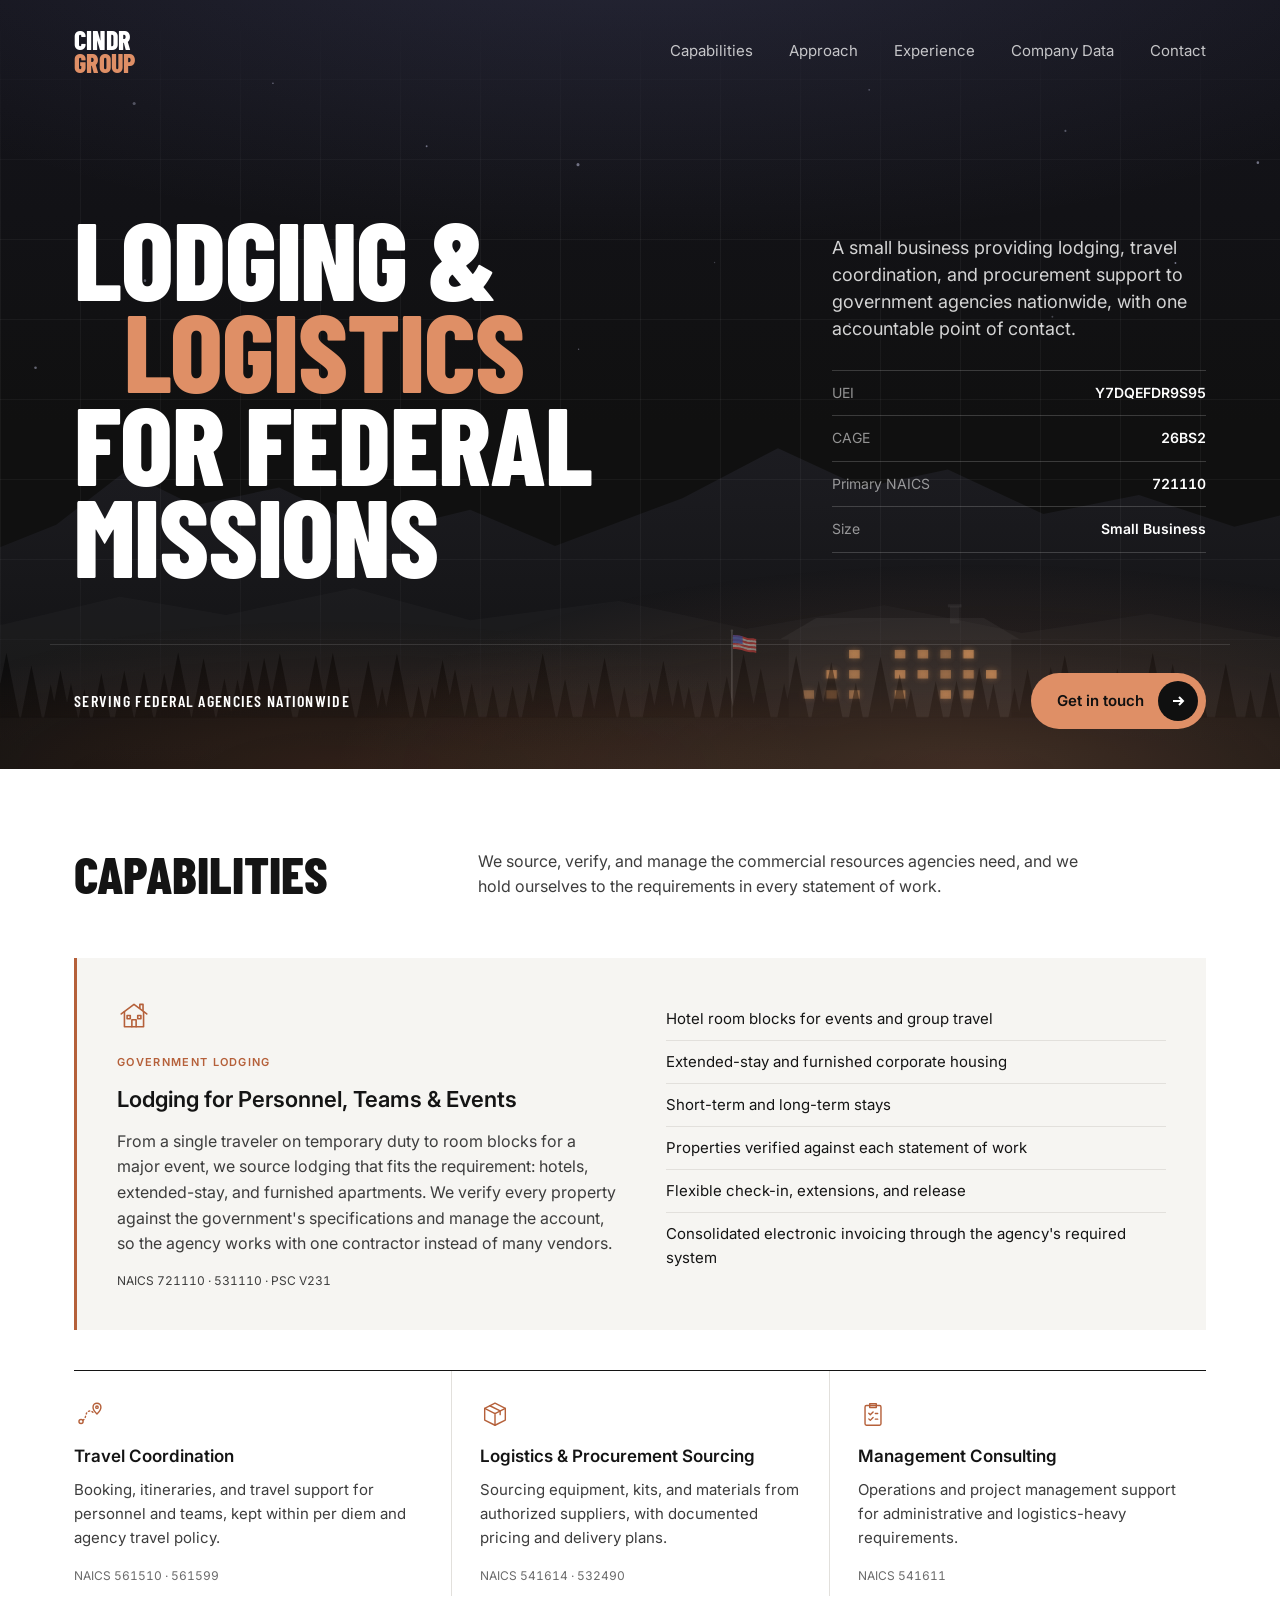
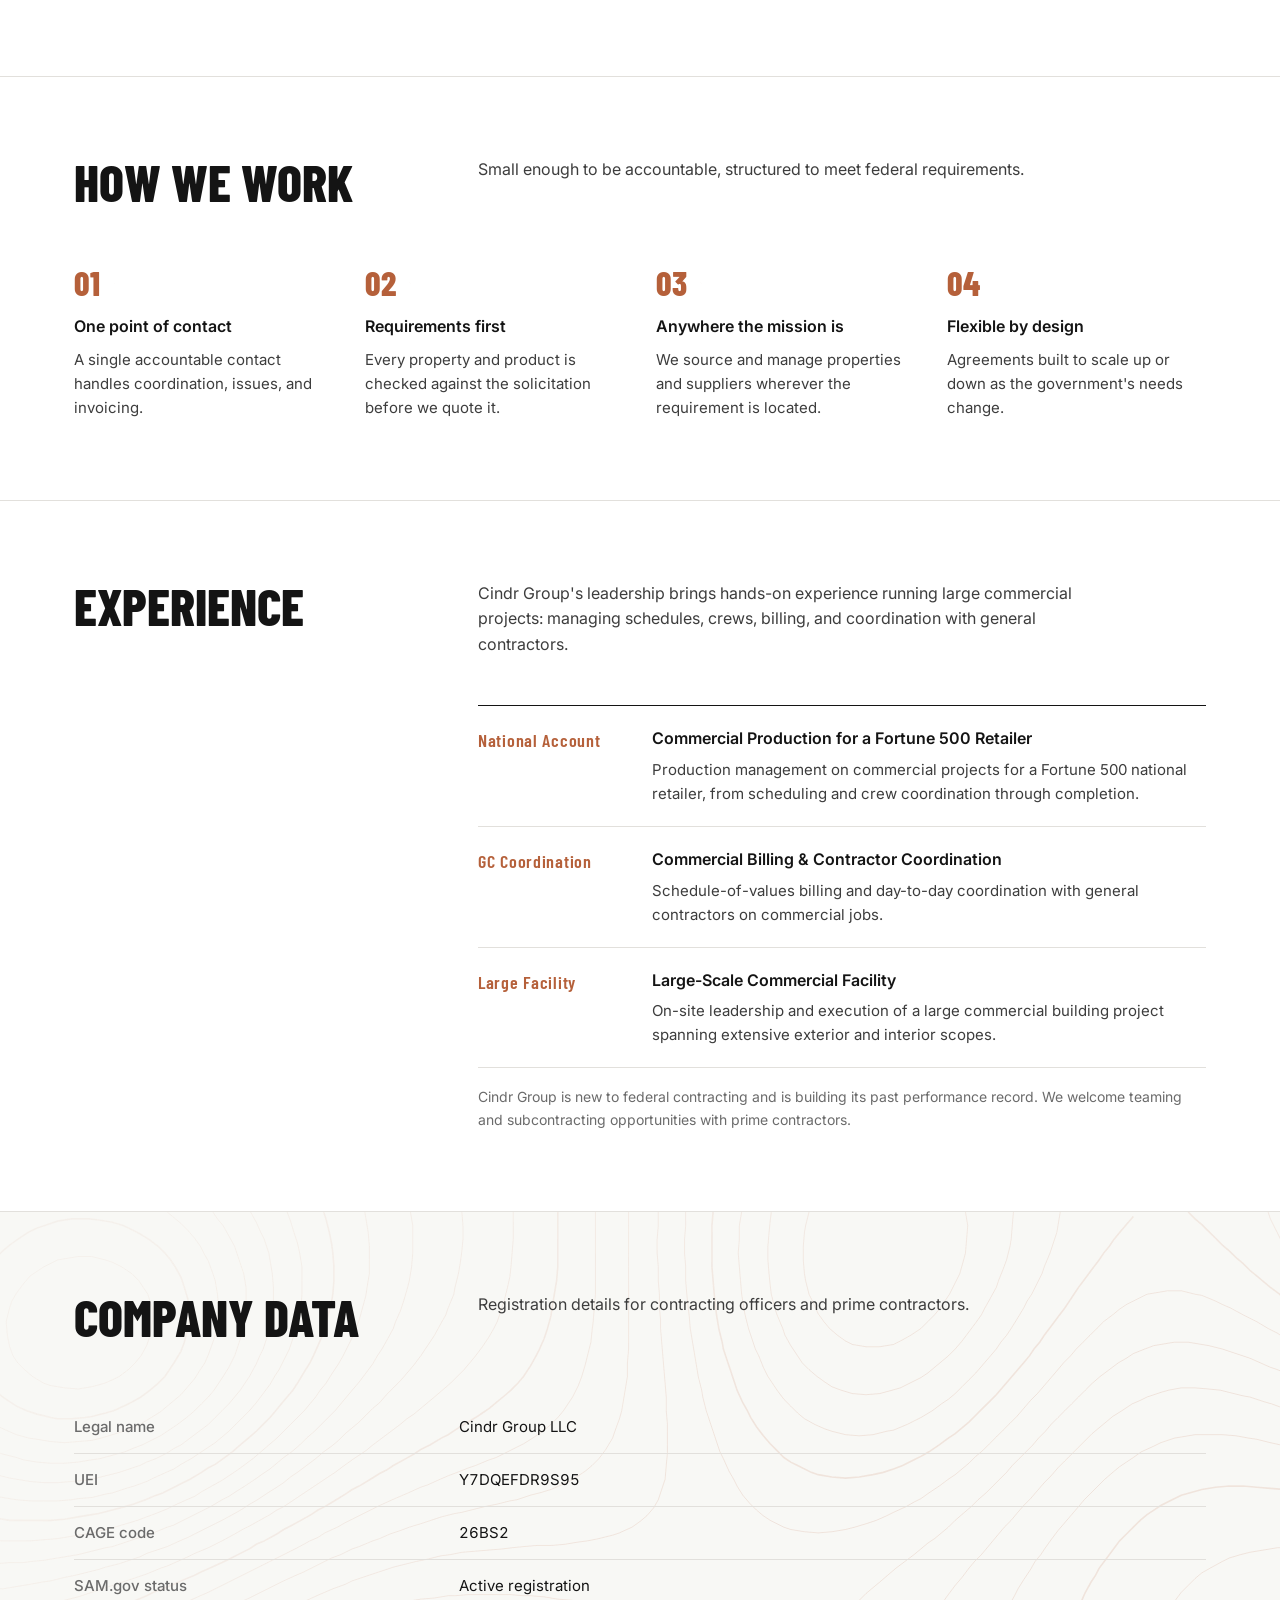
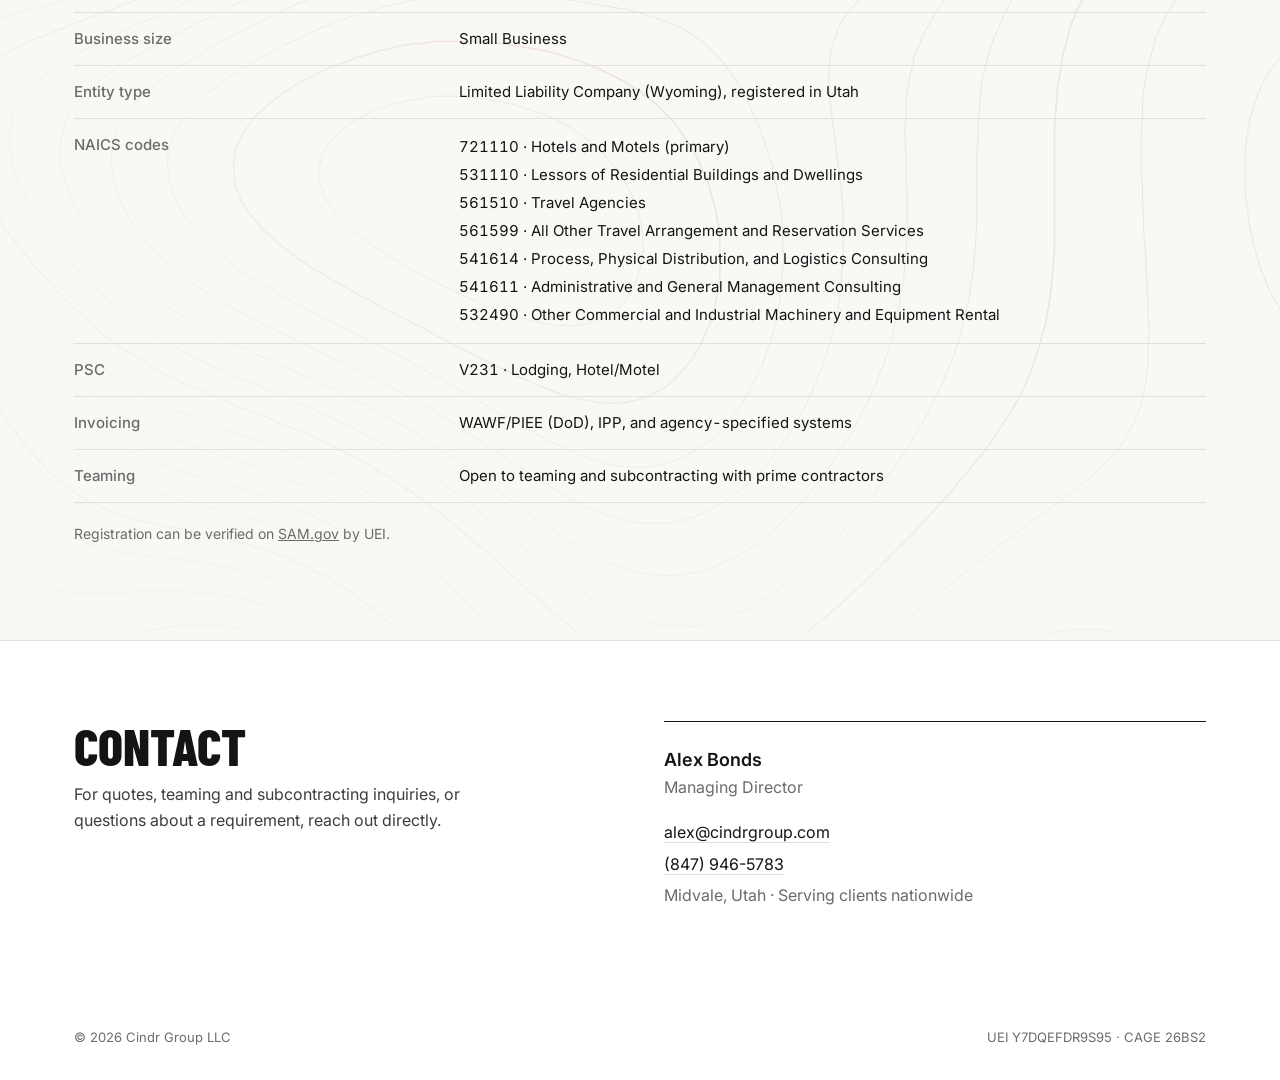
==== commit 8e84ae16: "Make invoicing language agency-neutral Co-Authored-By: Claude Opus 5.5 <noreply@anthropic.com> Claud" ====
--- a/index.html
+++ b/index.html
@@ -318,7 +318,7 @@
           <li>Short-term and long-term stays</li>
           <li>Properties verified against each statement of work</li>
           <li>Flexible check-in, extensions, and release</li>
-          <li>Consolidated invoicing through WAWF</li>
+          <li>Consolidated electronic invoicing through the agency's required system</li>
         </ul>
       </div>
 
@@ -437,7 +437,7 @@
             <span class="row">532490 · Other Commercial and Industrial Machinery and Equipment Rental</span>
           </td></tr>
           <tr><th>PSC</th><td>V231 · Lodging, Hotel/Motel</td></tr>
-          <tr><th>Invoicing</th><td>Wide Area Workflow (WAWF / PIEE)</td></tr>
+          <tr><th>Invoicing</th><td>WAWF/PIEE (DoD), IPP, and agency-specified systems</td></tr>
           <tr><th>Teaming</th><td>Open to teaming and subcontracting with prime contractors</td></tr>
         </table>
       </div>
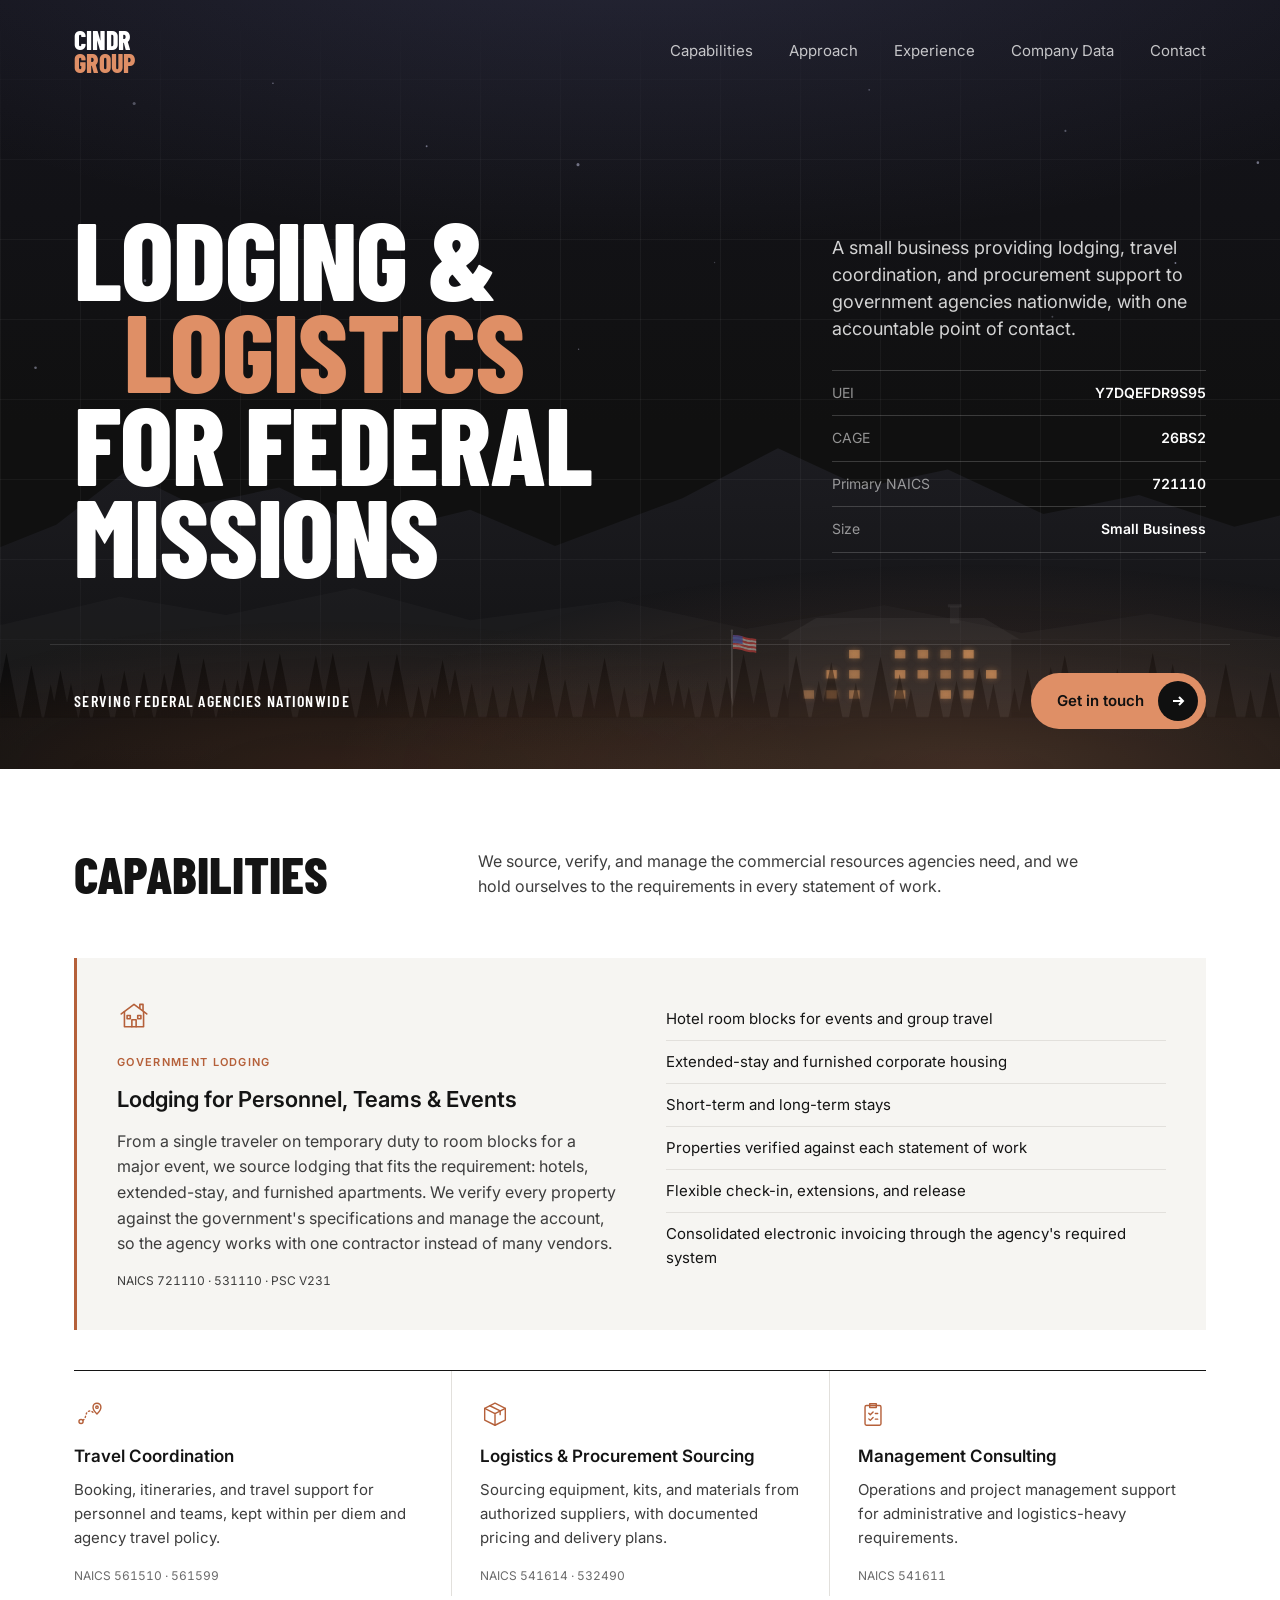
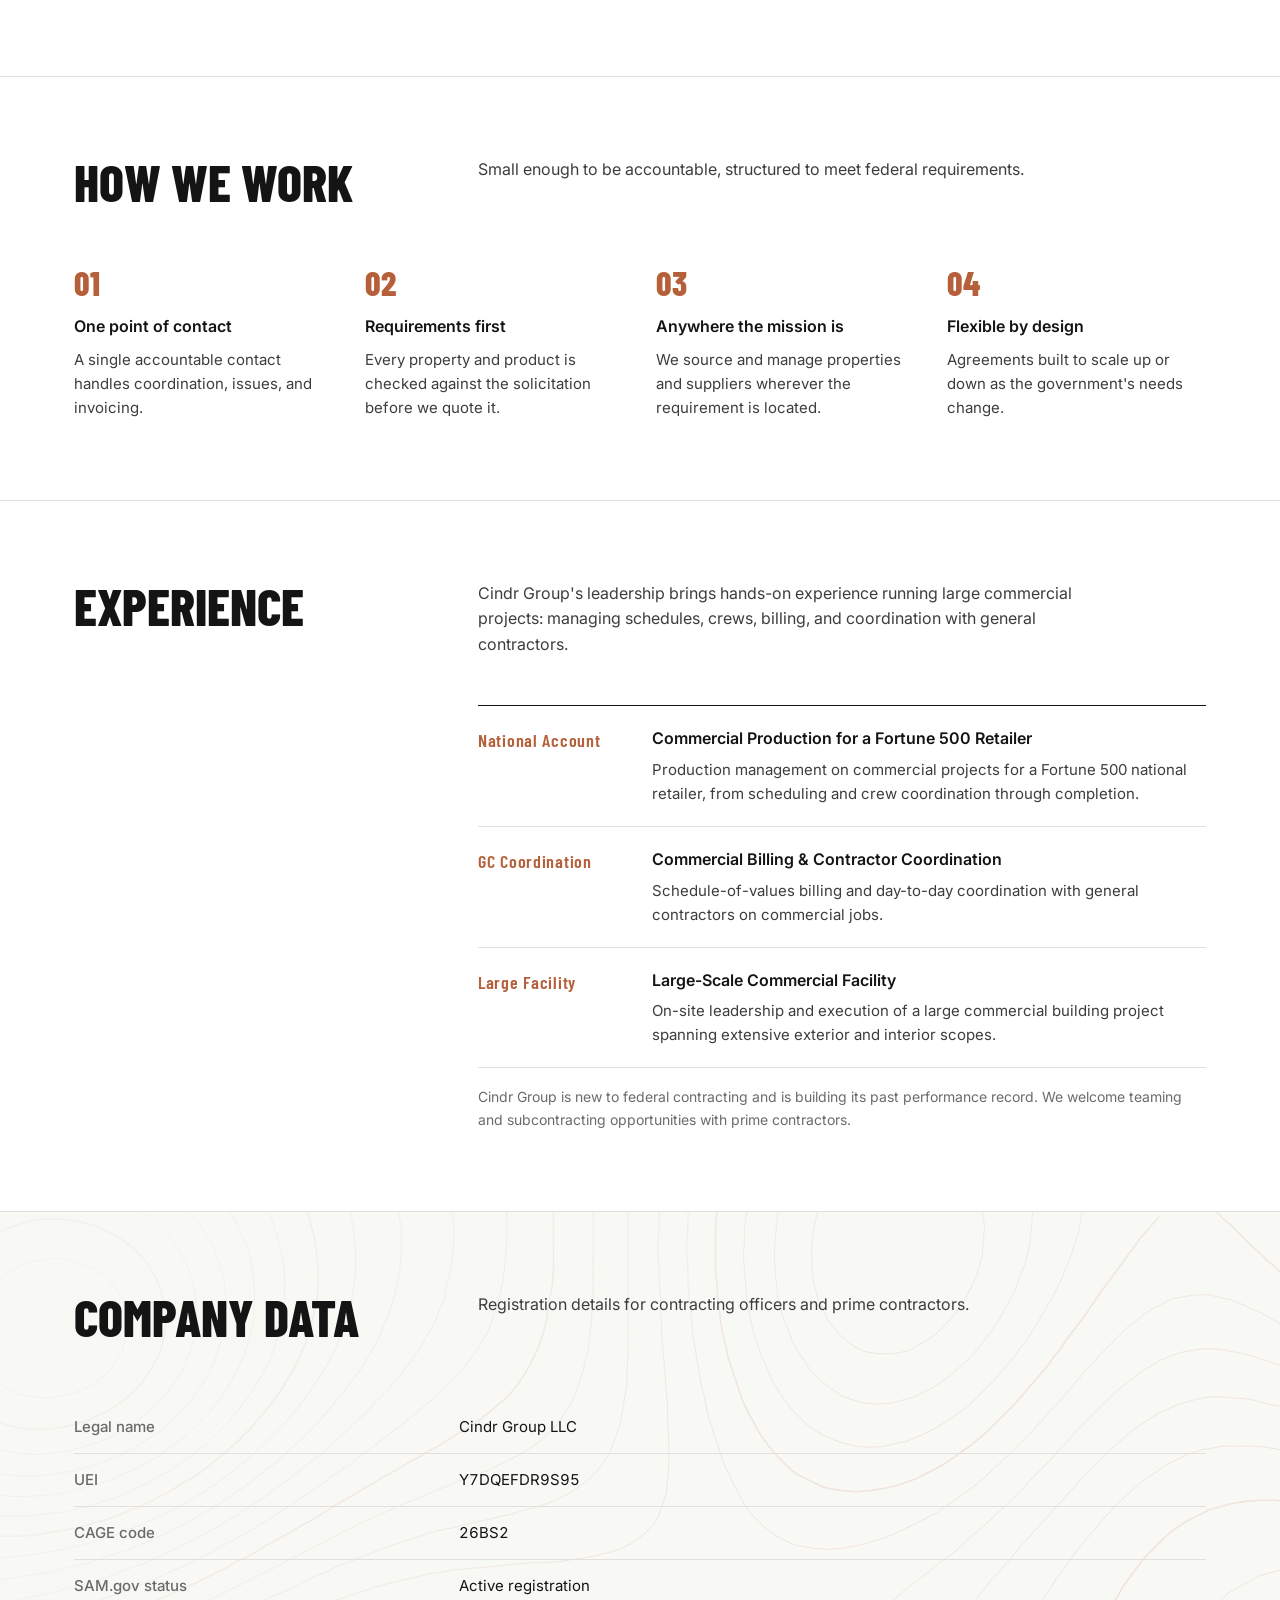
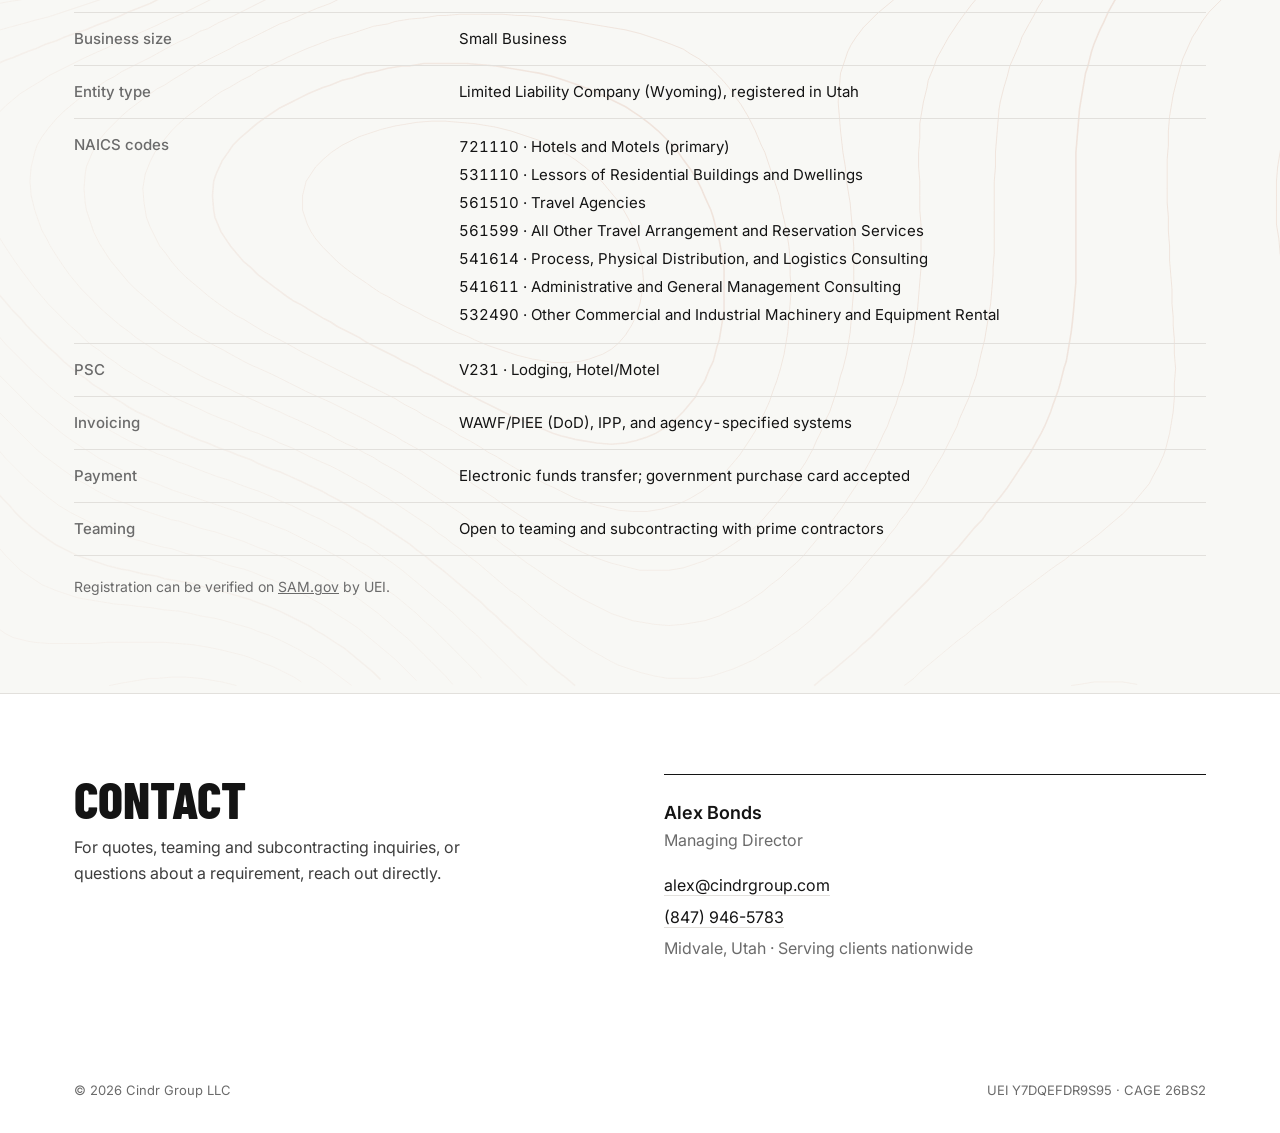
==== commit 9caa6fa0: "Note government purchase card acceptance Co-Authored-By: Claude Opus 5.5 <noreply@anthropic.com> Cla" ====
--- a/index.html
+++ b/index.html
@@ -438,6 +438,7 @@
           </td></tr>
           <tr><th>PSC</th><td>V231 · Lodging, Hotel/Motel</td></tr>
           <tr><th>Invoicing</th><td>WAWF/PIEE (DoD), IPP, and agency-specified systems</td></tr>
+          <tr><th>Payment</th><td>Electronic funds transfer; government purchase card accepted</td></tr>
           <tr><th>Teaming</th><td>Open to teaming and subcontracting with prime contractors</td></tr>
         </table>
       </div>
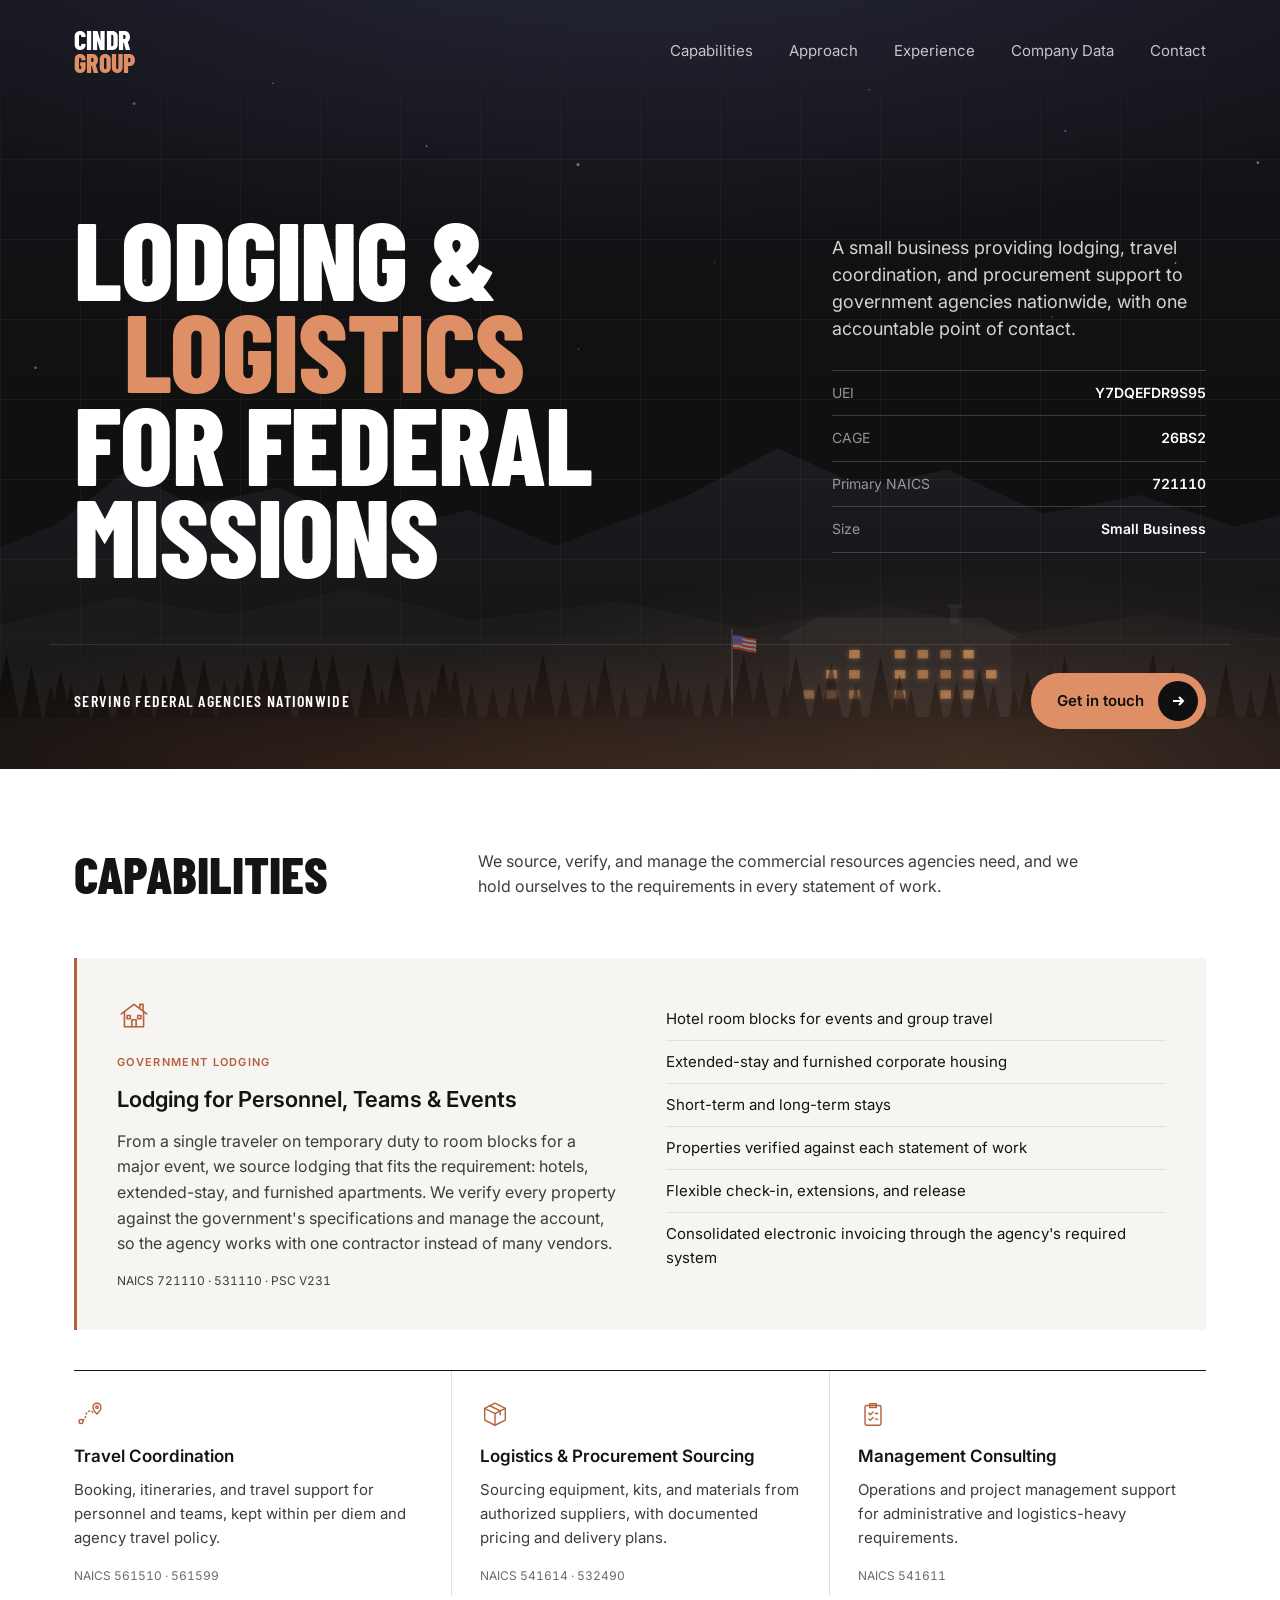
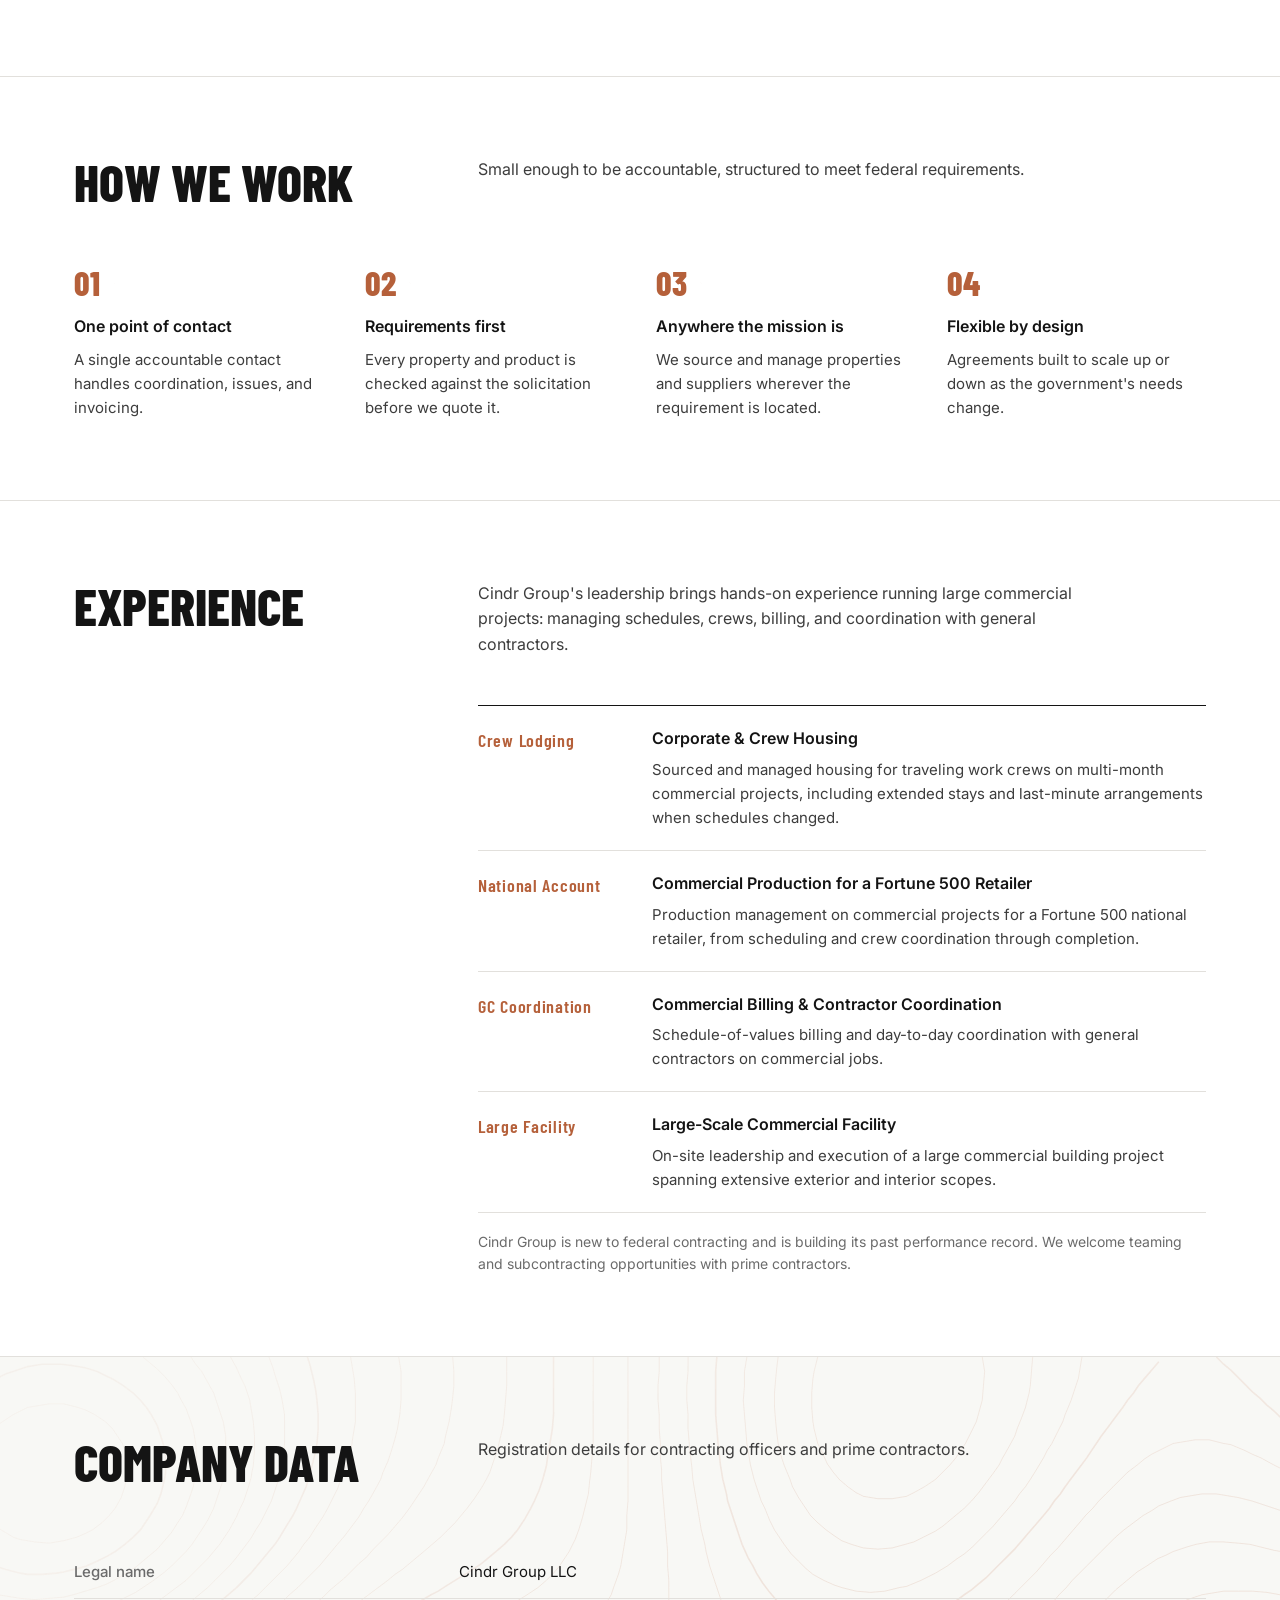
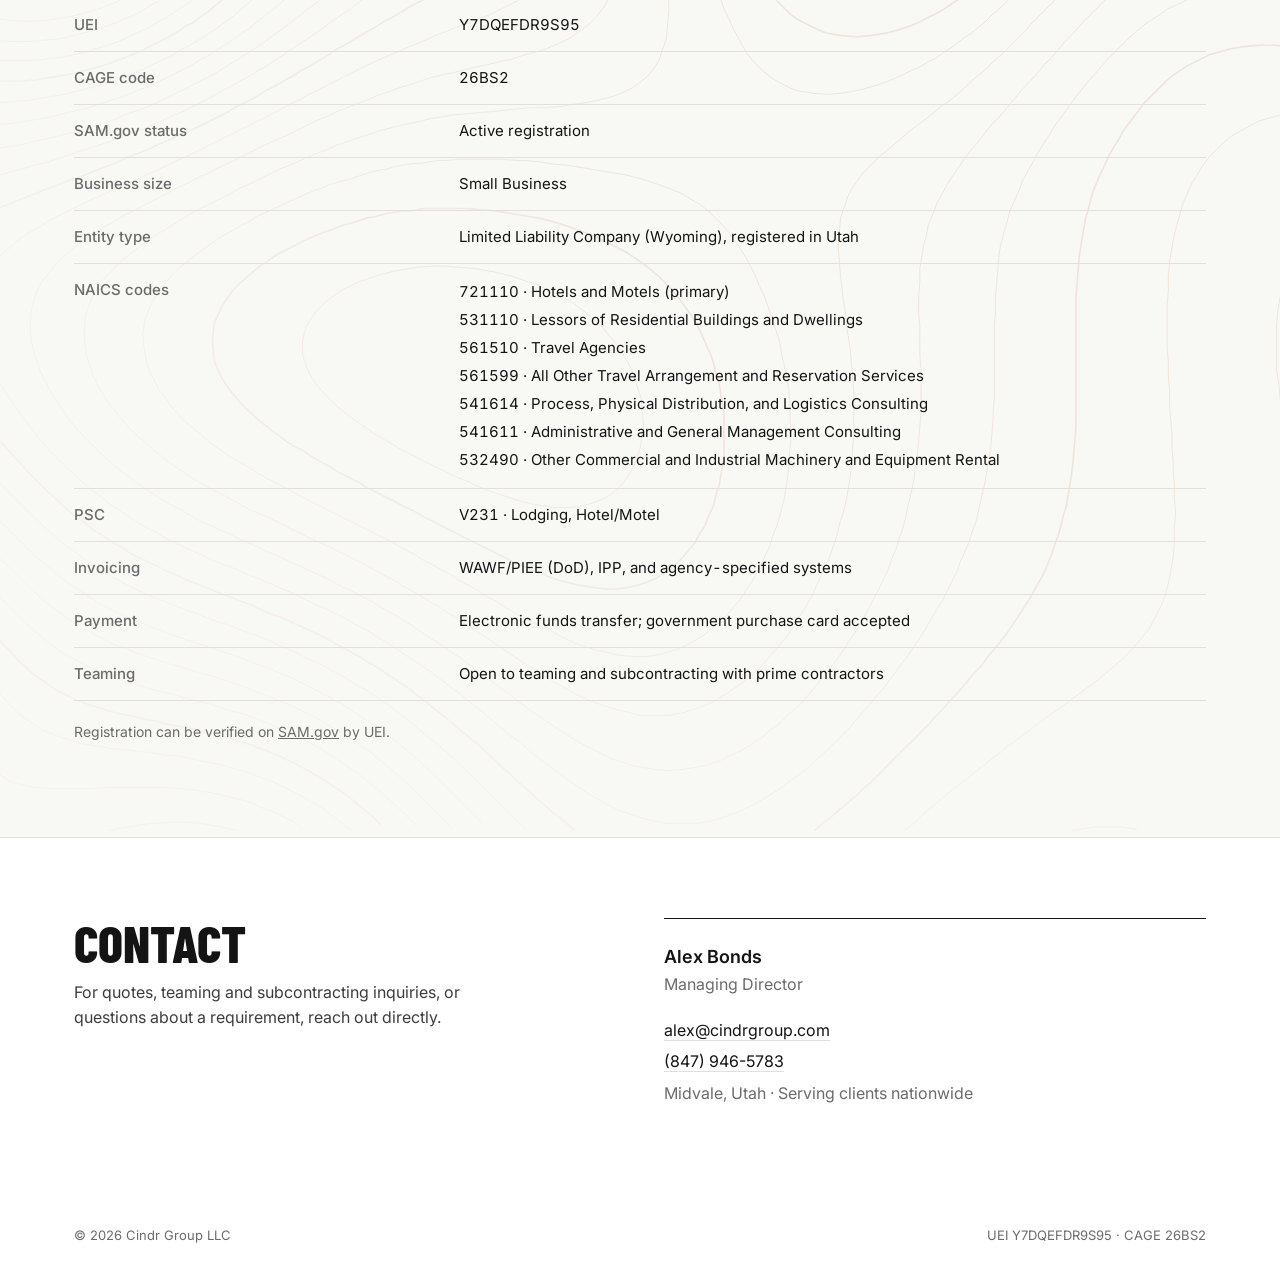
==== commit 7c4fe426: "Add crew lodging experience Co-Authored-By: Claude Opus 5.5 <noreply@anthropic.com> Claude-Session: " ====
--- a/index.html
+++ b/index.html
@@ -385,6 +385,13 @@
         <div>
           <div class="xp-list">
             <div class="xp-item">
+              <span class="yr">Crew Lodging</span>
+              <div>
+                <h3>Corporate &amp; Crew Housing</h3>
+                <p>Sourced and managed housing for traveling work crews on multi-month commercial projects, including extended stays and last-minute arrangements when schedules changed.</p>
+              </div>
+            </div>
+            <div class="xp-item">
               <span class="yr">National Account</span>
               <div>
                 <h3>Commercial Production for a Fortune 500 Retailer</h3>
